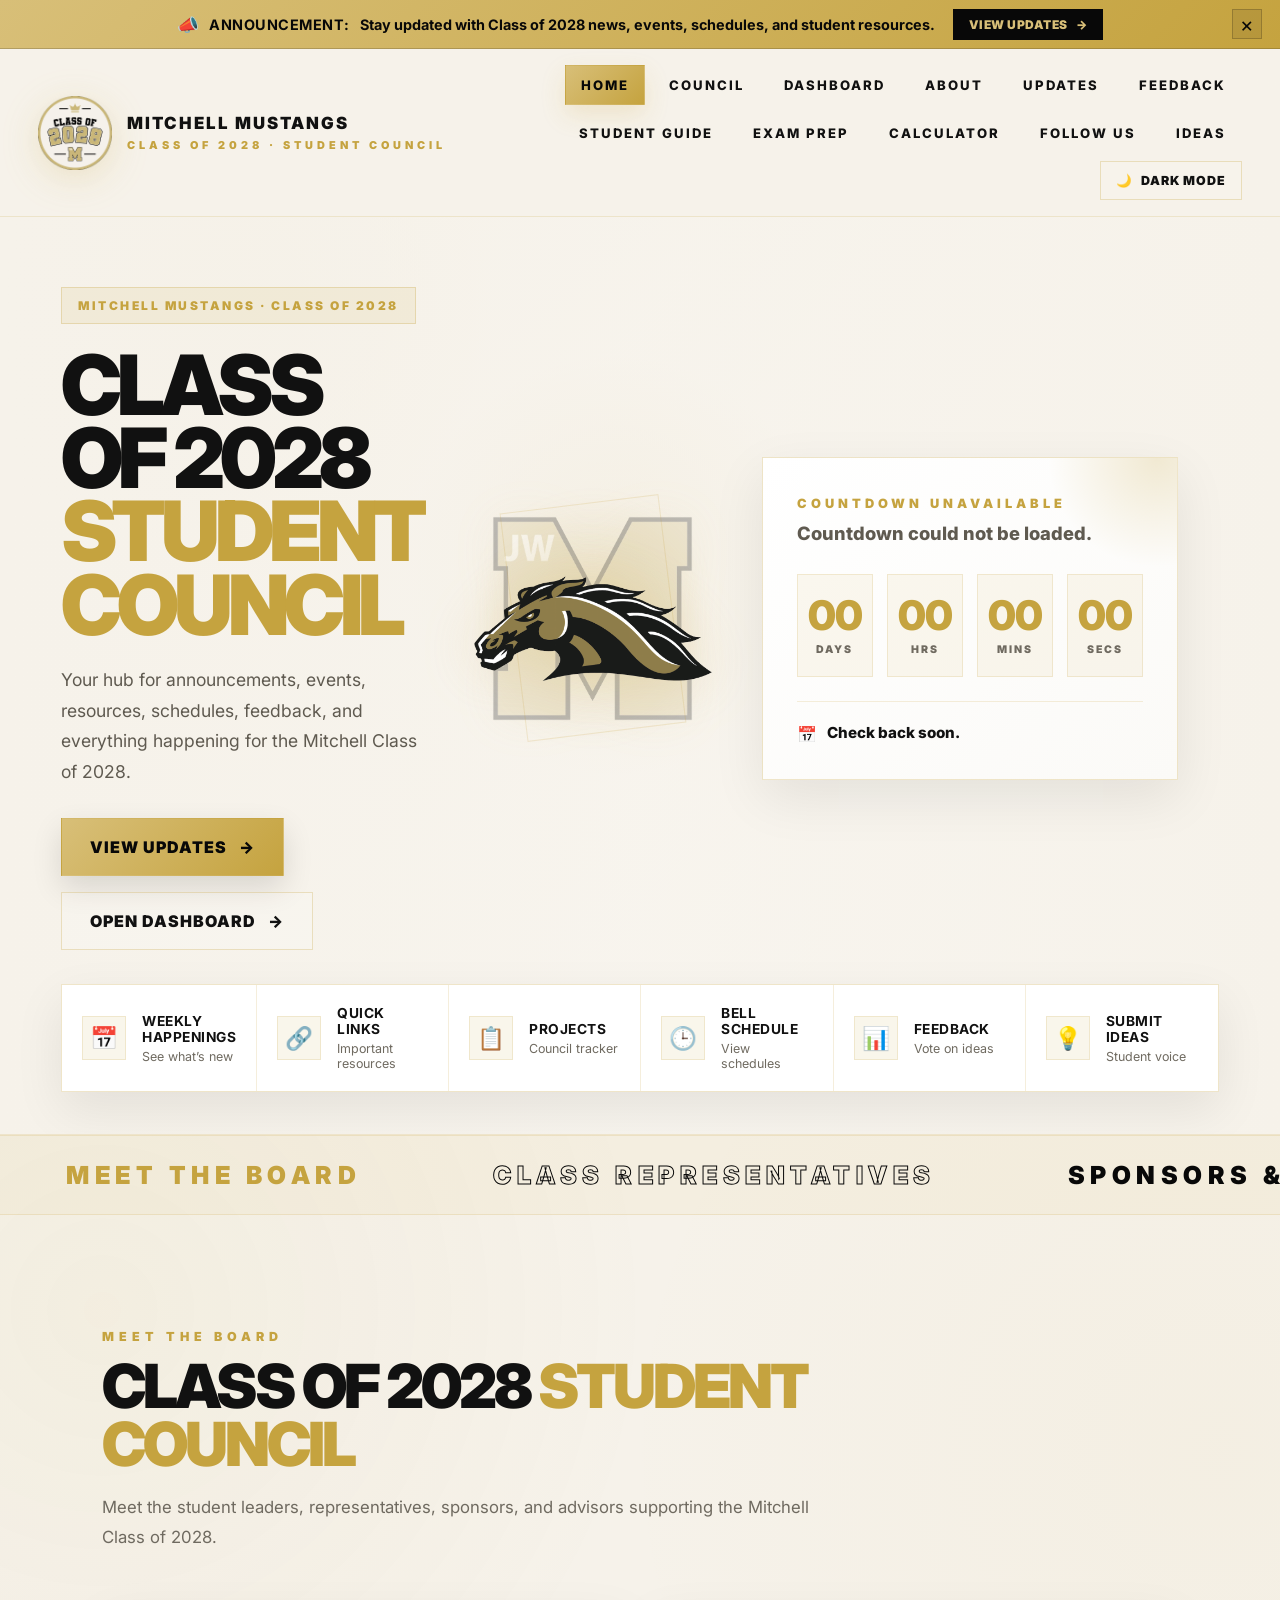
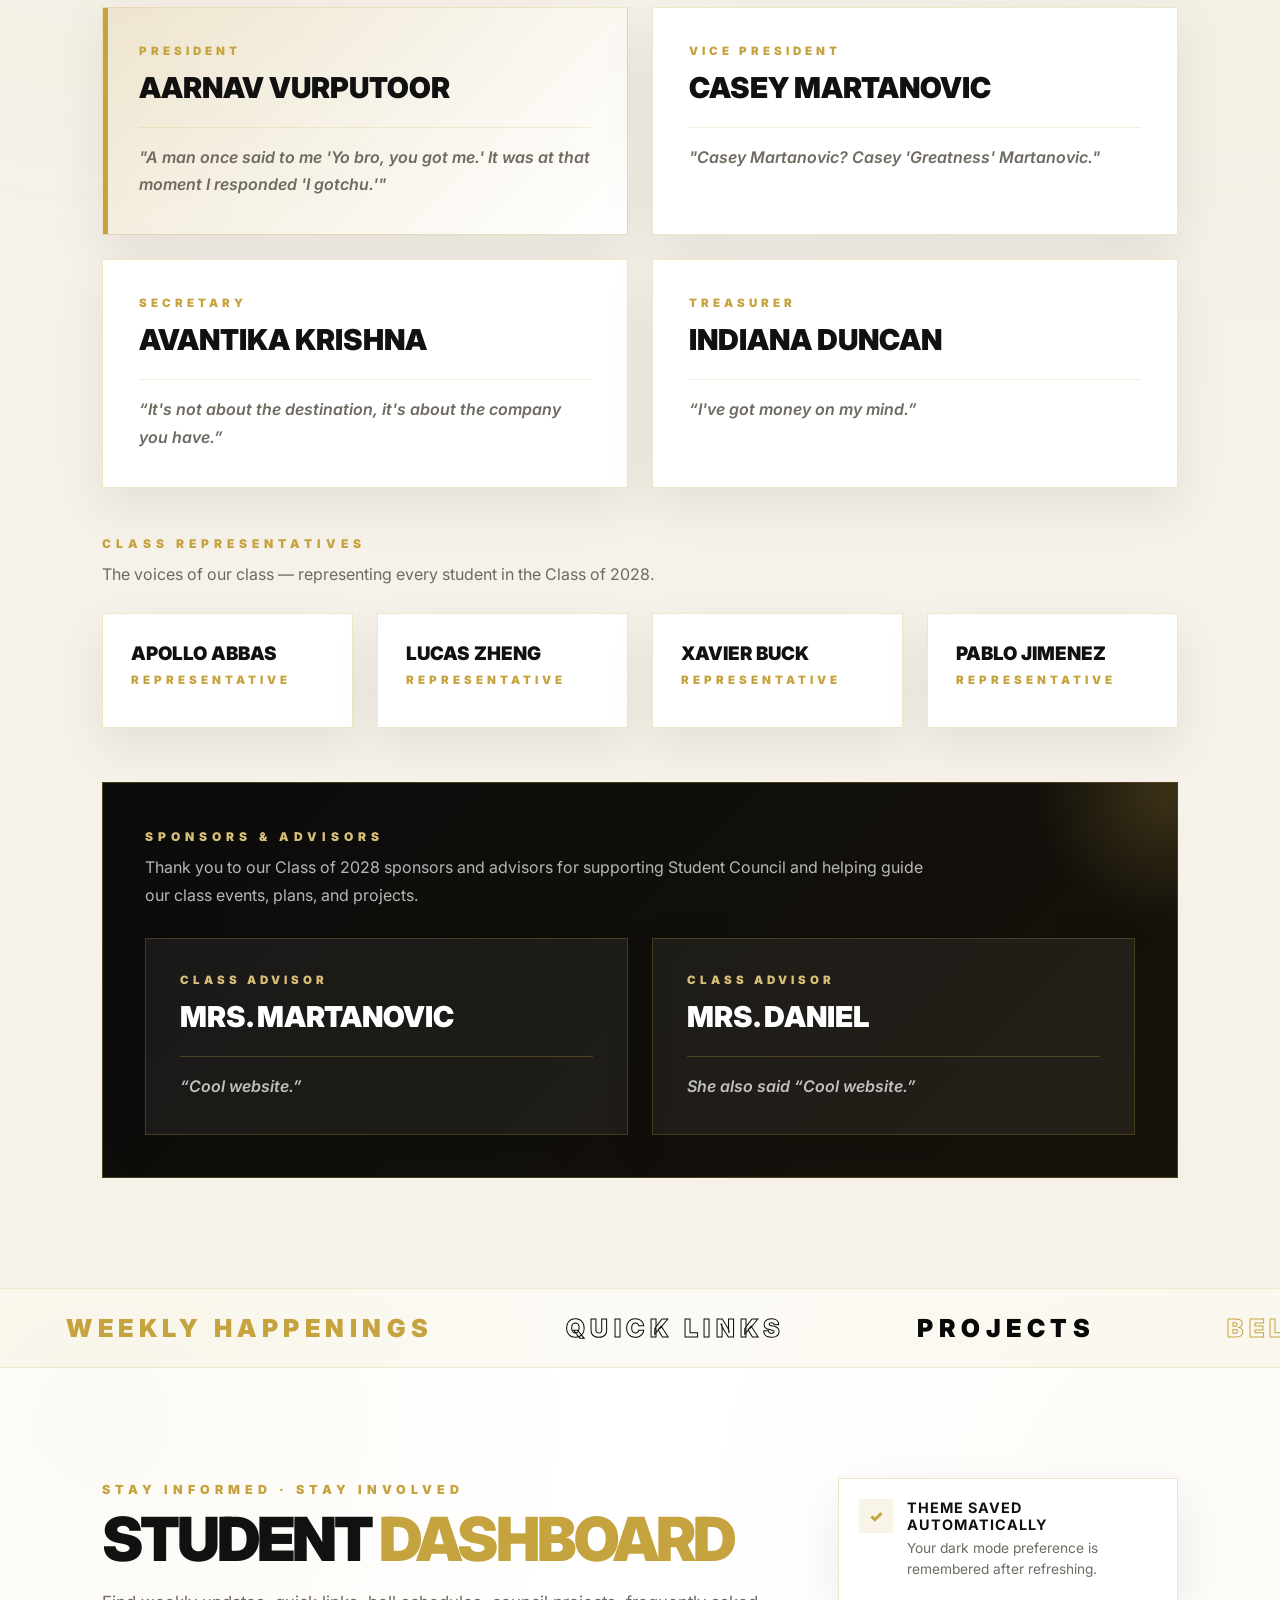
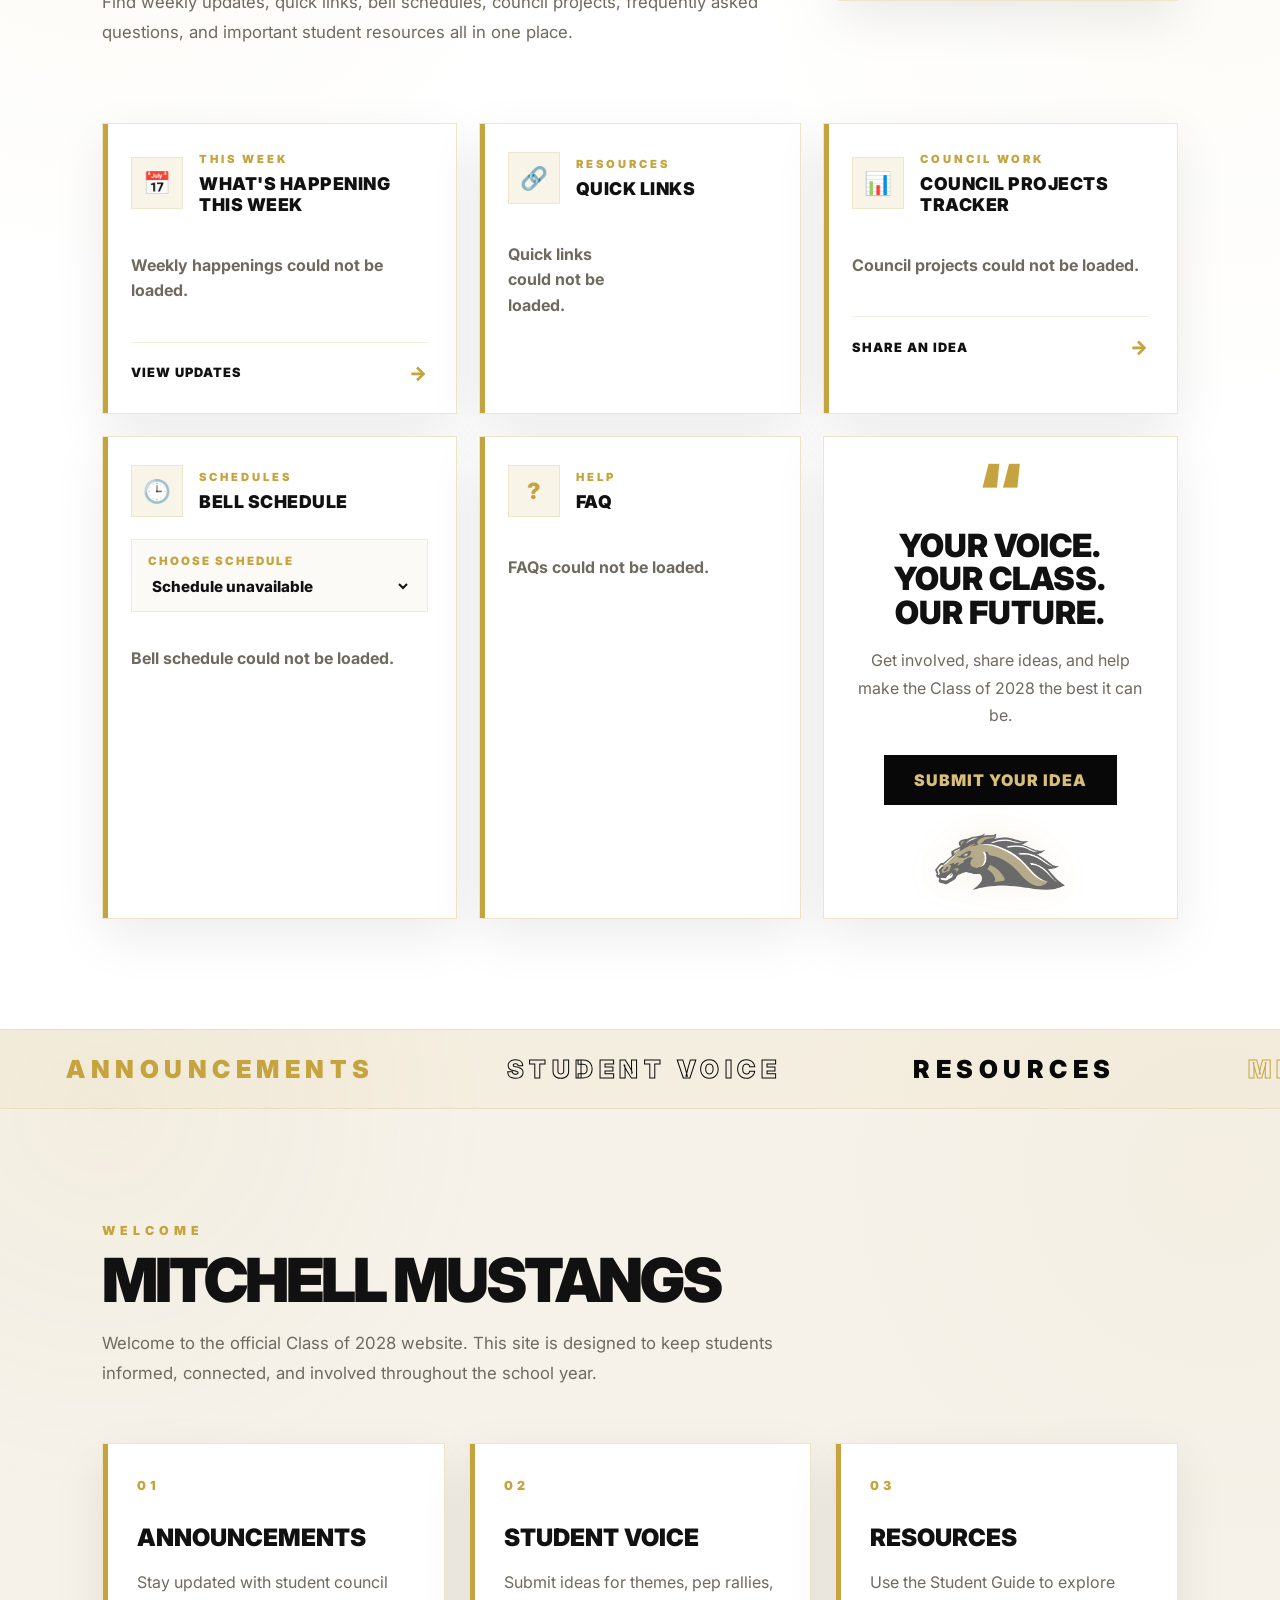
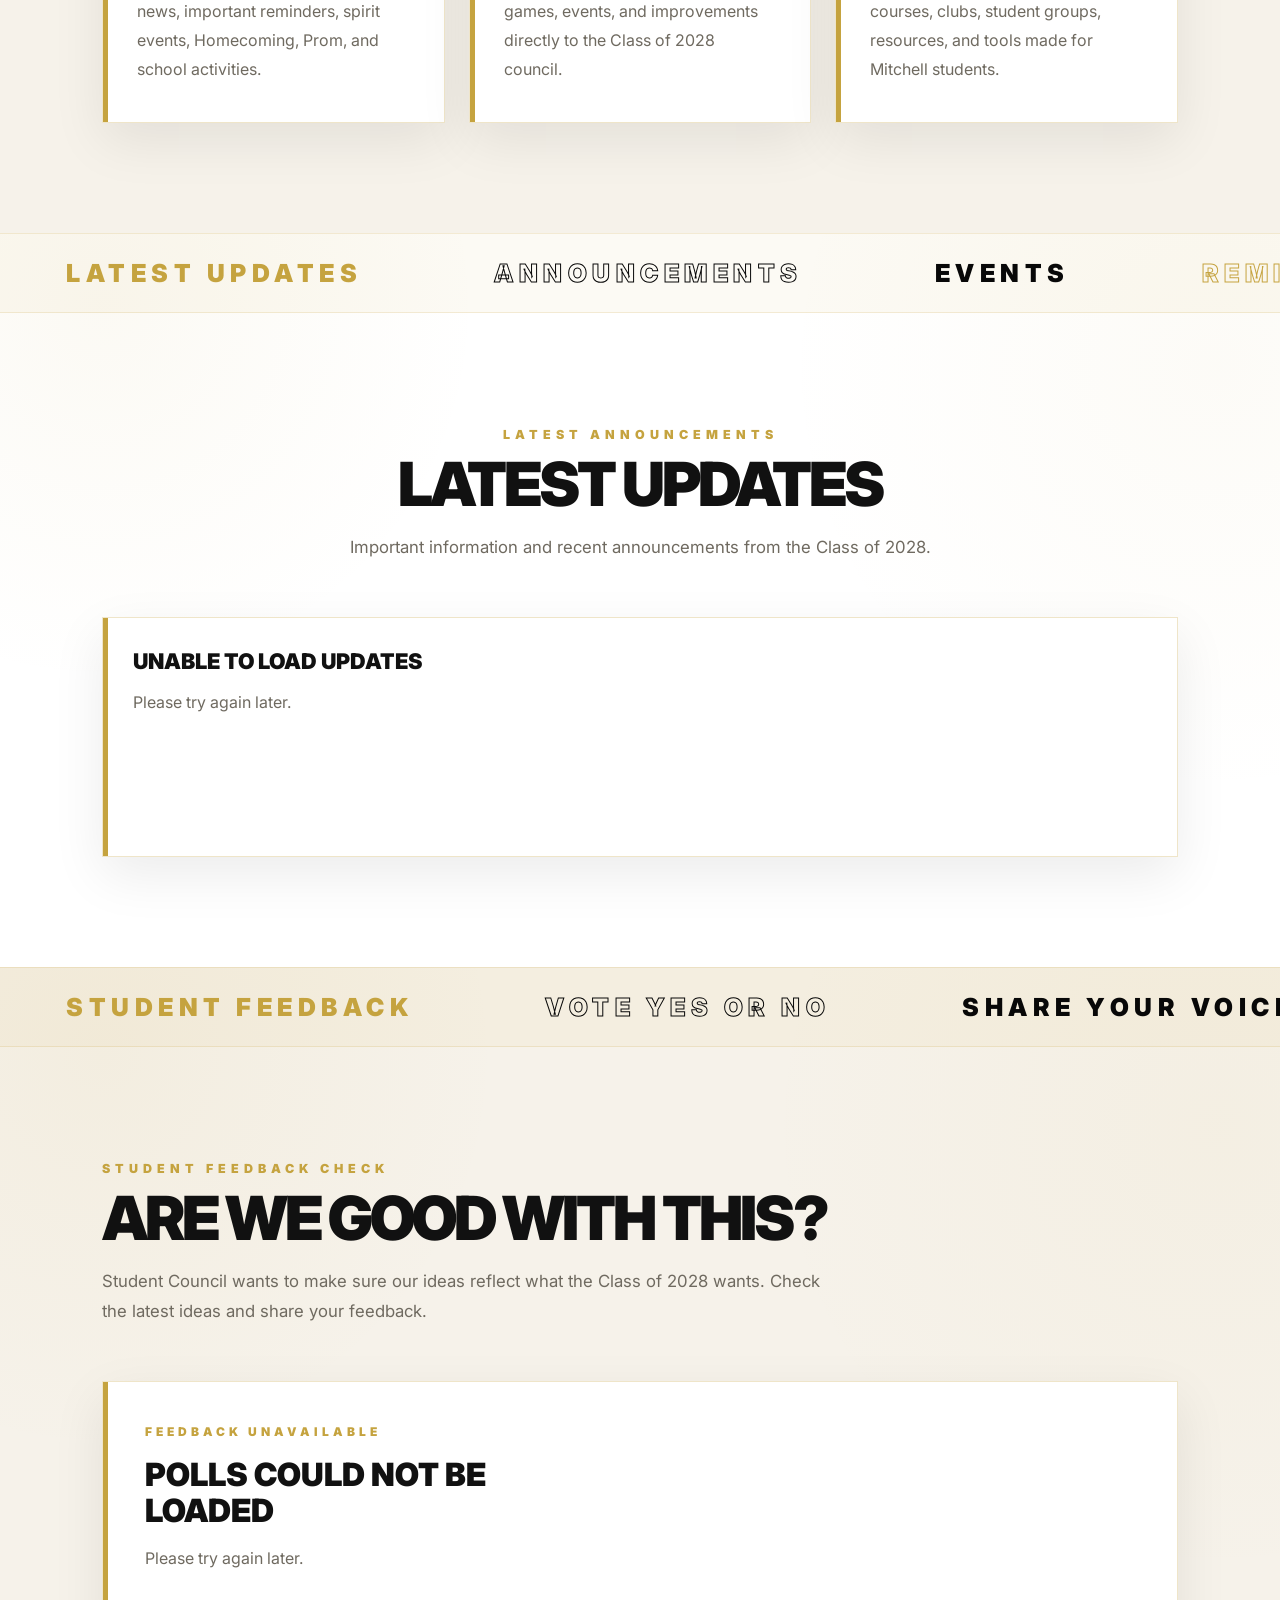
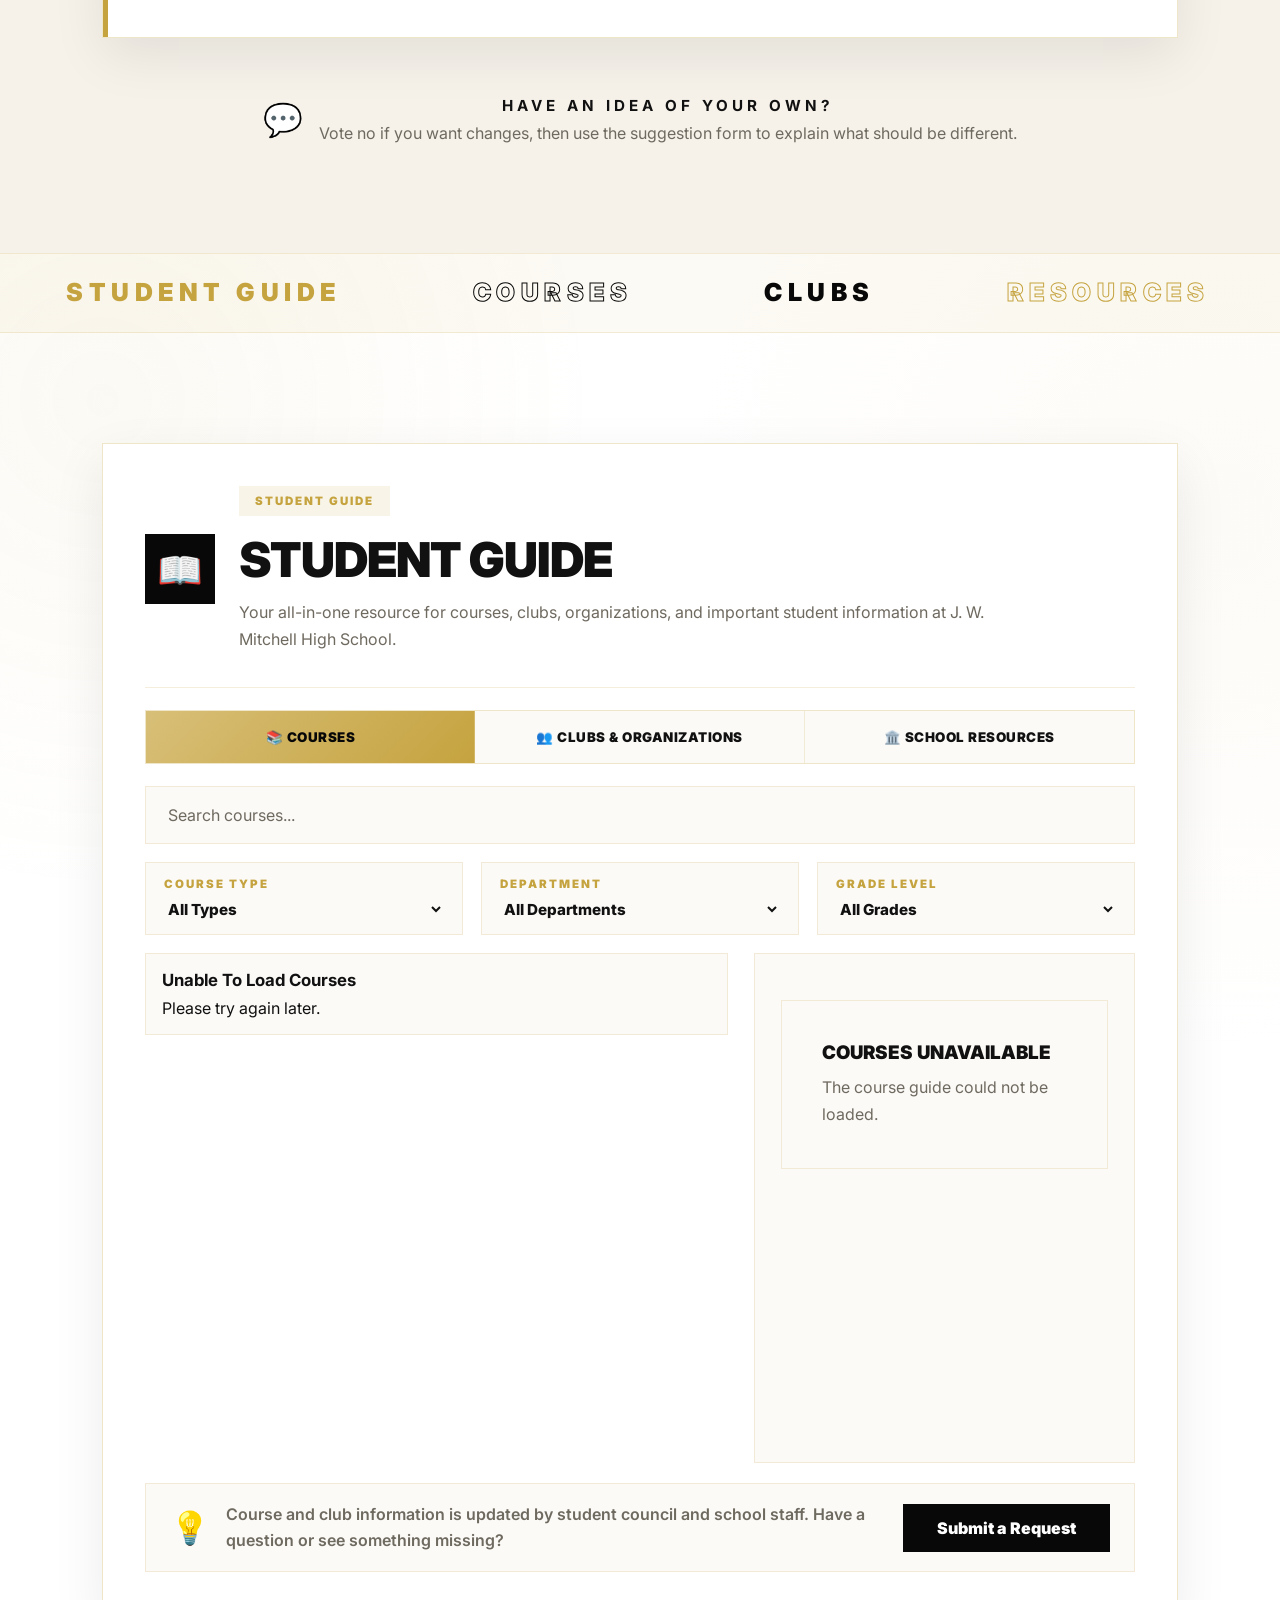
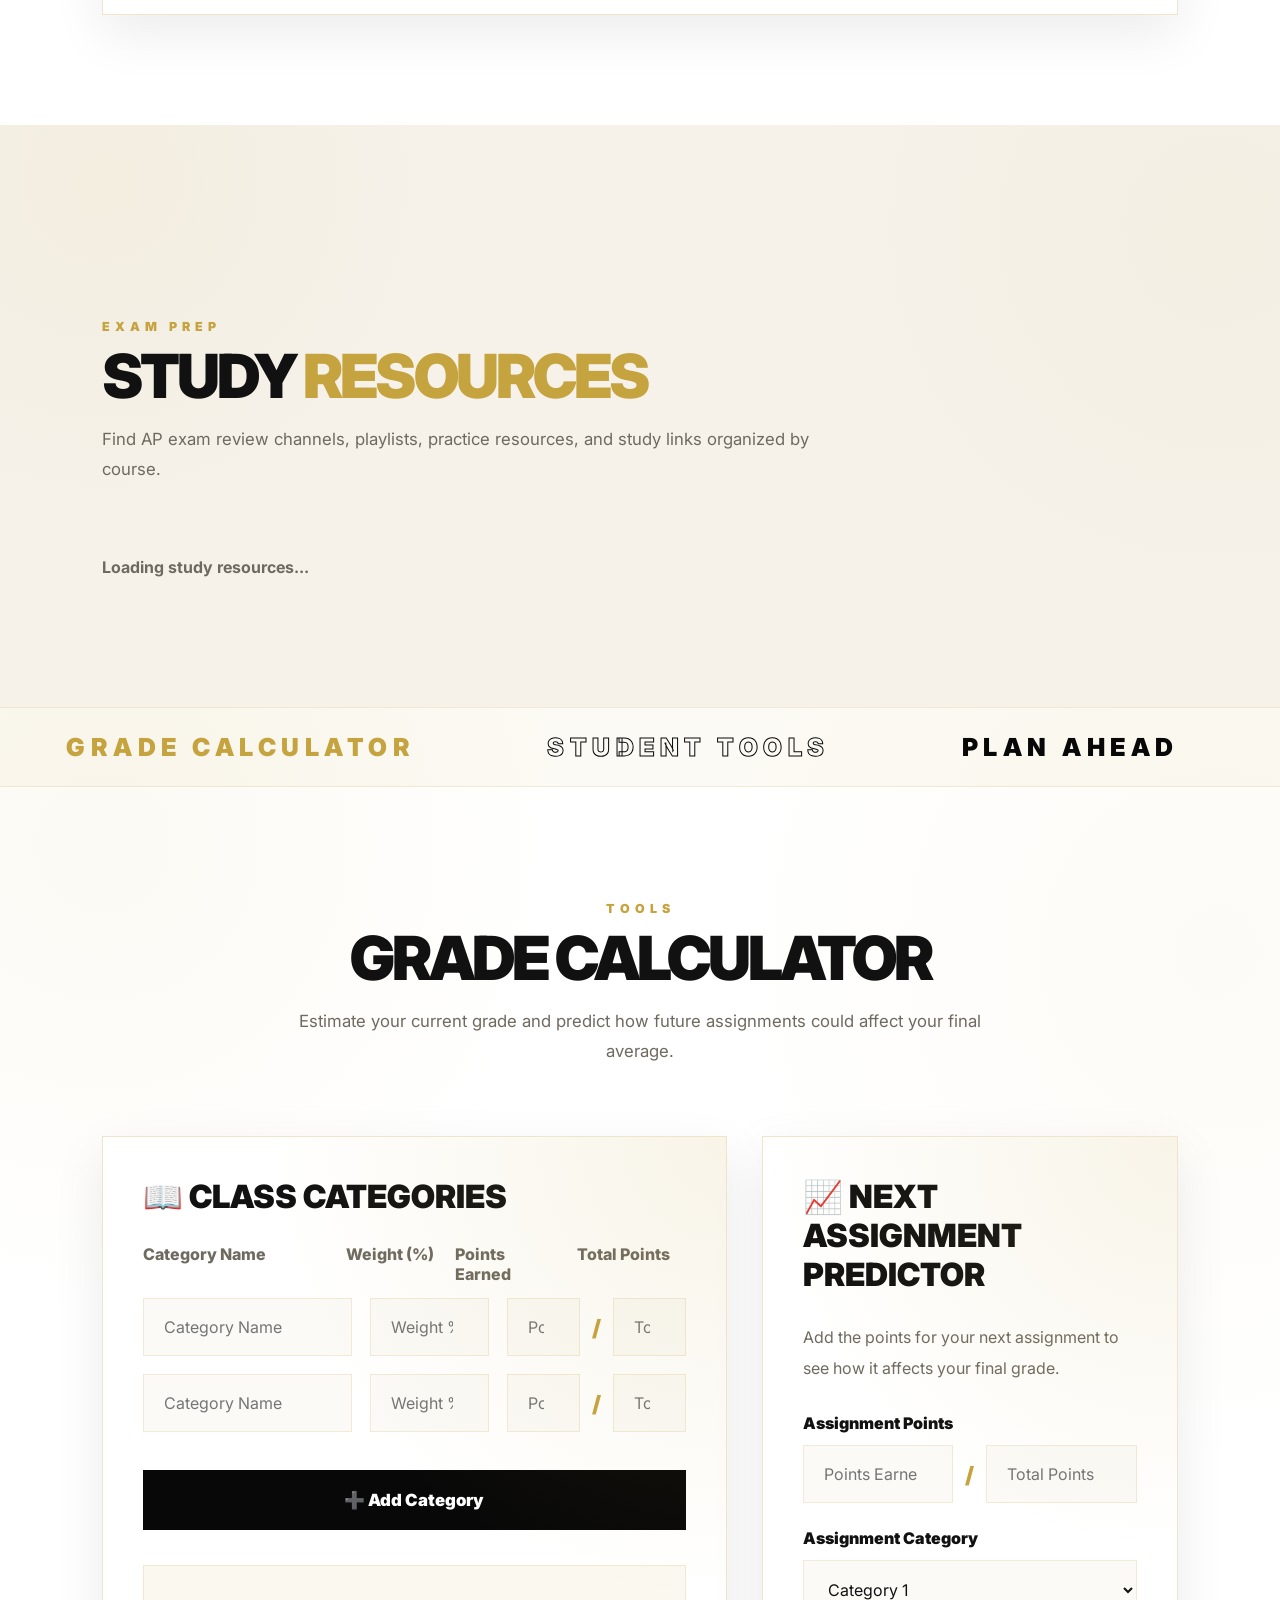
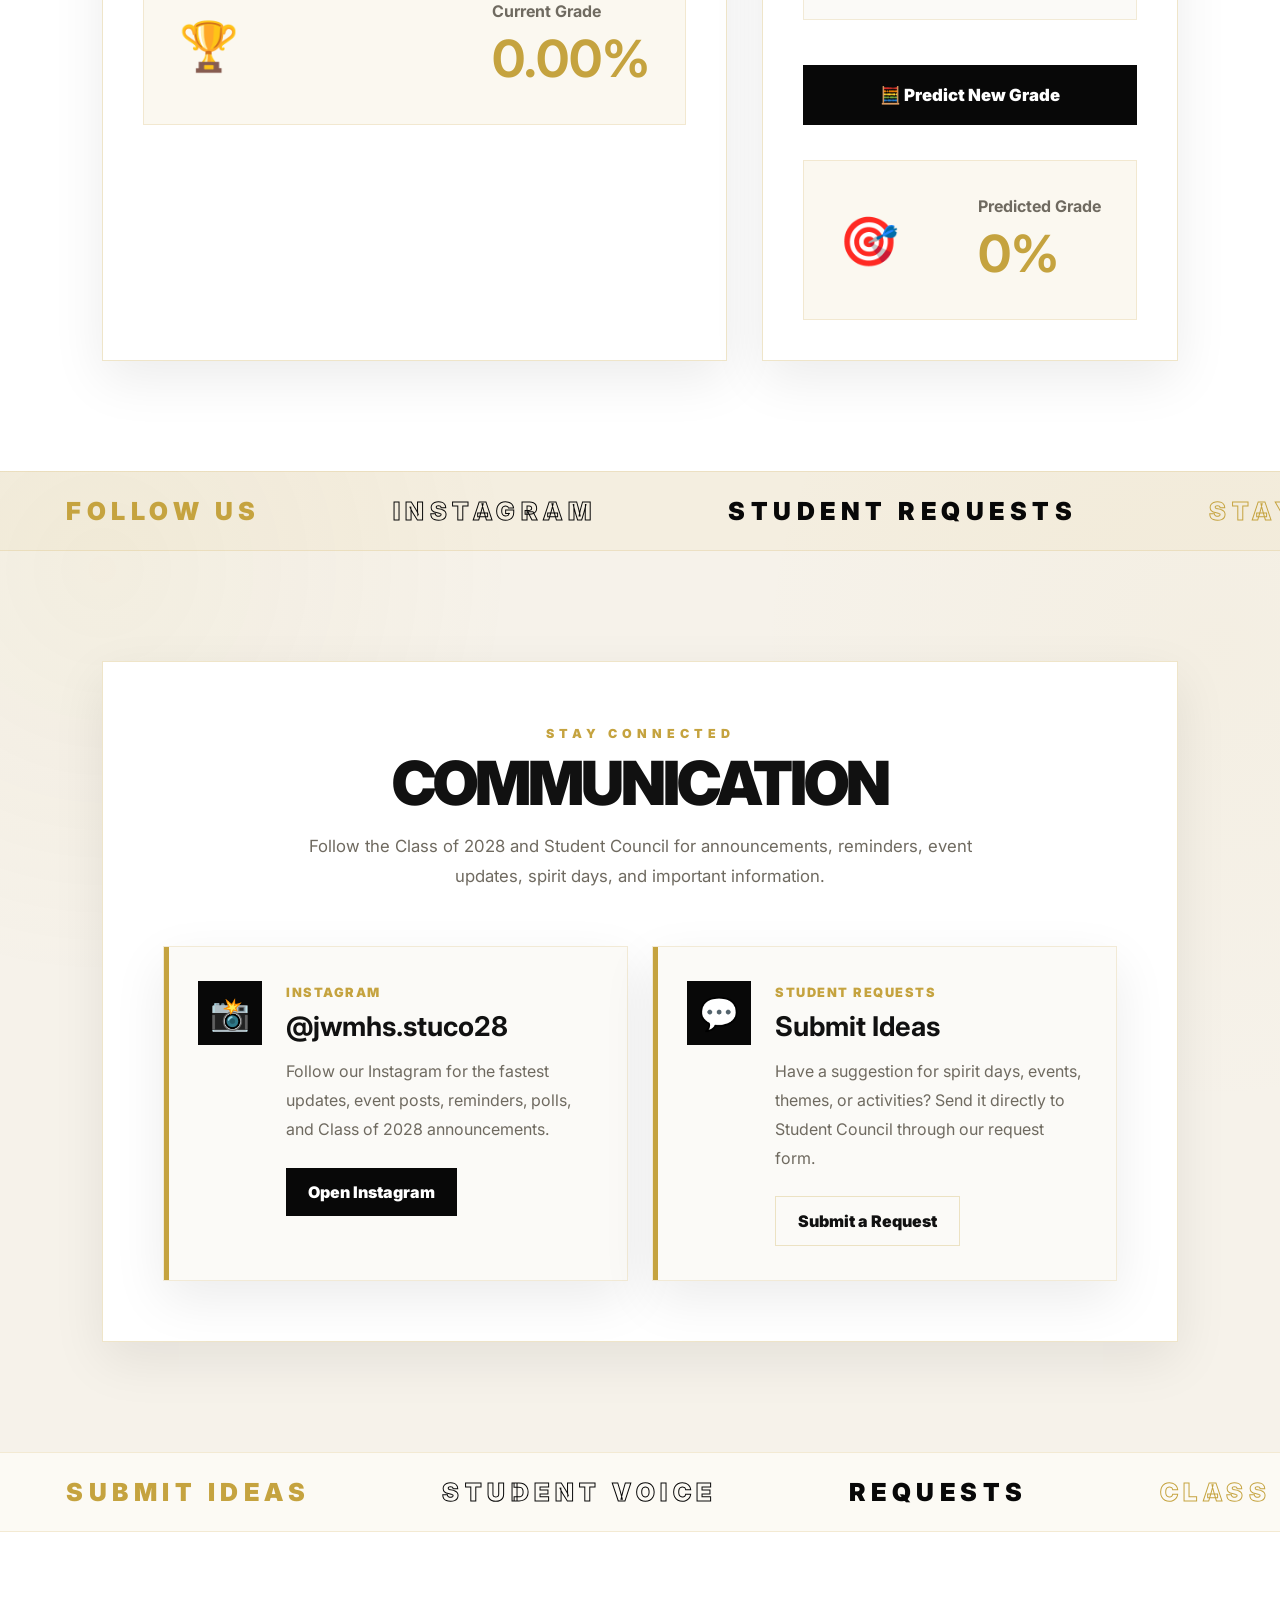
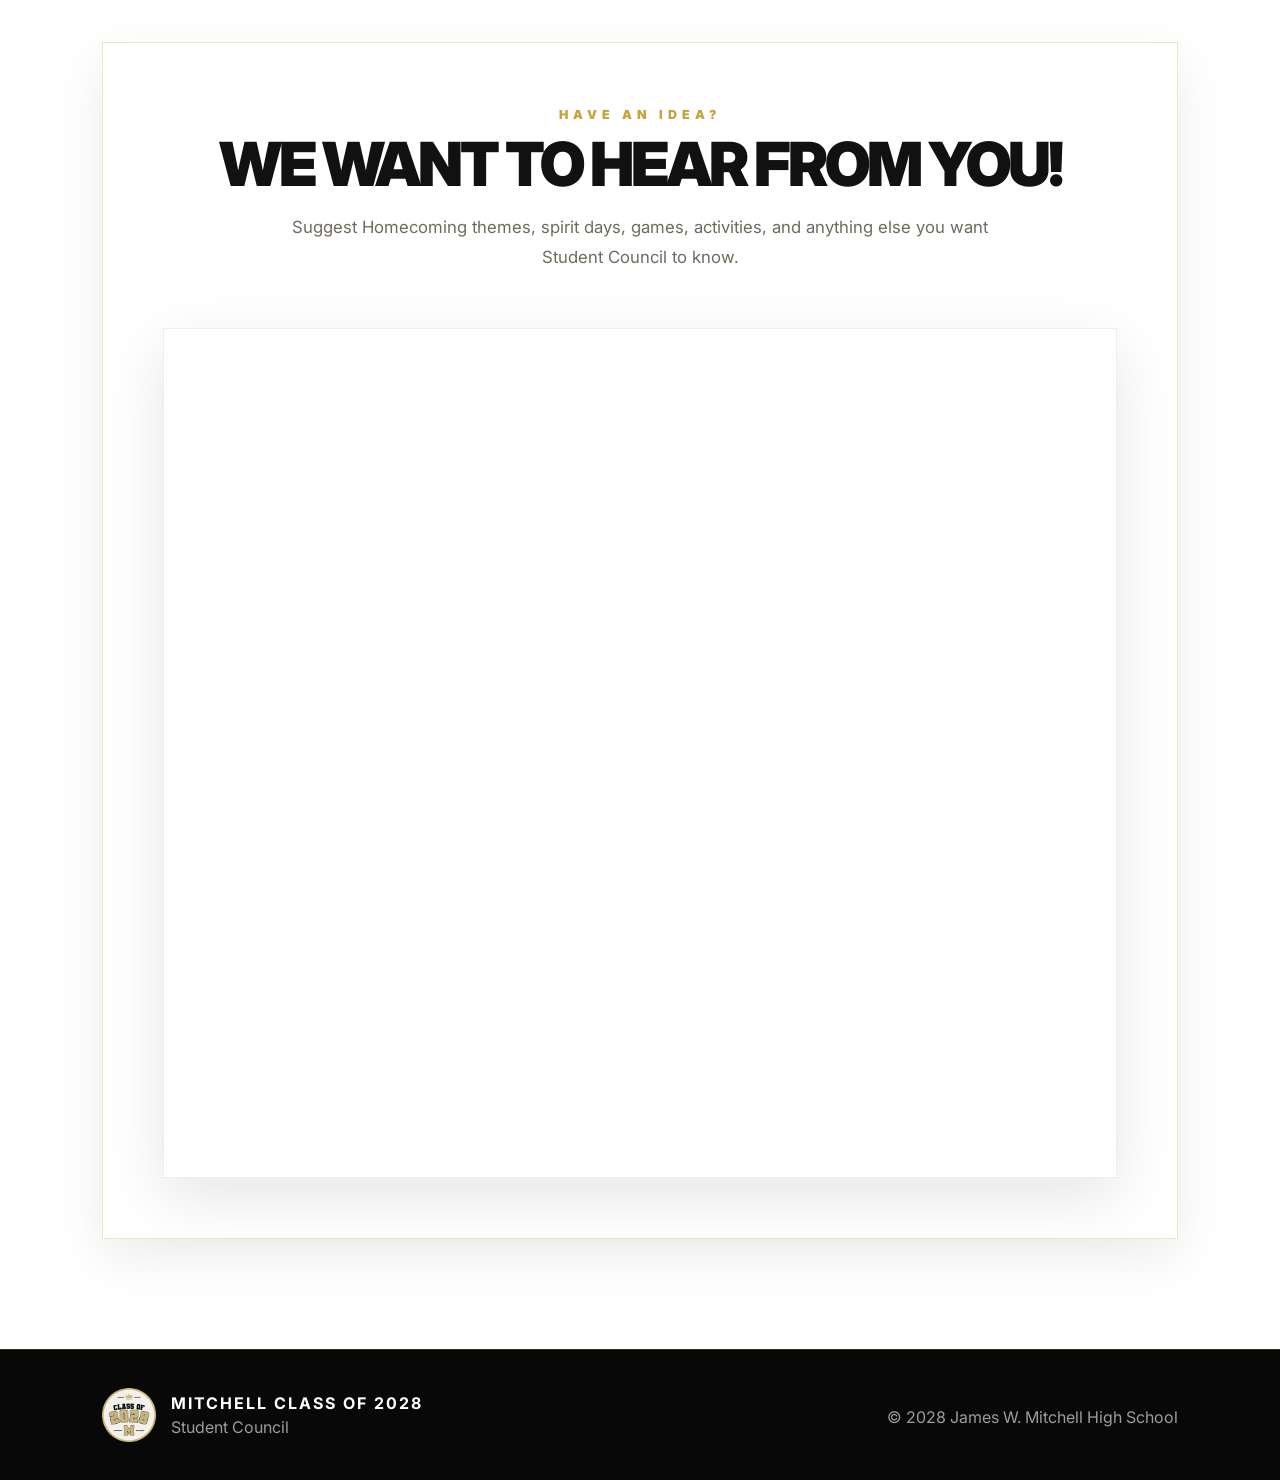
==== index.html @ 1f320a8b "Update index.html" ====
<!DOCTYPE html>
<html lang="en">

<head>

  <meta charset="UTF-8"/>
  <meta name="viewport" content="width=device-width, initial-scale=1.0"/>

  <title>Mitchell Class of 2028</title>

  <link rel="icon" type="image/png" href="favicon.png">

  <link rel="stylesheet" href="style.css"/>

  <style>
    /* =========================================================
       MARQUEE FIXES
       - Removes old top marquee section from the page
       - Moves generated section marquees to the TOP of each section
       - Makes each marquee bar and text taller
    ========================================================= */

    .section{
      padding-top:190px;
      padding-bottom:110px;
    }

    .section-ticker{
      top:0;
      bottom:auto;
      min-height:78px;
      display:flex;
      align-items:center;
      border-top:1px solid var(--border-soft);
      border-bottom:1px solid var(--border-soft);
    }

    .section-ticker-track{
      align-items:center;
    }

    .section-ticker-item{
      padding:24px 66px;
      font-size:1.55rem;
      letter-spacing:5.5px;
      min-height:78px;
    }

    .request-section{
      padding-top:190px;
    }

    @media(max-width:768px){

      .section{
        padding-top:145px;
        padding-bottom:72px;
      }

      .section-ticker{
        min-height:66px;
      }

      .section-ticker-item{
        padding:20px 42px;
        font-size:1.15rem;
        letter-spacing:3.5px;
        min-height:66px;
      }

      .request-section{
        padding-top:145px;
      }

    }

    @media(max-width:520px){

      .section{
        padding-top:132px;
      }

      .section-ticker{
        min-height:60px;
      }

      .section-ticker-item{
        padding:18px 34px;
        font-size:1rem;
        letter-spacing:3px;
        min-height:60px;
      }

      .request-section{
        padding-top:132px;
      }

    }
  </style>

  <link rel="preconnect" href="https://fonts.googleapis.com">
  <link rel="preconnect" href="https://fonts.gstatic.com" crossorigin>

  <link href="https://fonts.googleapis.com/css2?family=Inter:wght@400;500;600;700;800;900&display=swap" rel="stylesheet">

</head>

<body>

<!-- =========================
     ANNOUNCEMENT BAR
========================= -->

<div class="makeover-alert" id="makeover-alert">

  <div class="makeover-alert-inner">

    <div class="makeover-alert-message">

      <span>📣</span>

      <strong>Announcement:</strong>

      <p>
        Stay updated with Class of 2028 news, events, schedules, and student resources.
      </p>

    </div>

    <a href="#events" class="makeover-alert-btn">
      View Updates
      <span>→</span>
    </a>

    <button class="makeover-alert-close" id="makeover-alert-close" type="button" aria-label="Close announcement">
      ×
    </button>

  </div>

</div>

<!-- =========================
     NAVBAR
========================= -->

<header class="site-header" id="home">

  <nav class="top-nav">

    <a href="#home" class="brand">

      <img src="images/logo.png" class="logo" alt="Class of 2028 Logo">

      <div class="brand-text">
        <h2>Mitchell Mustangs</h2>
        <p>CLASS OF 2028 · STUDENT COUNCIL</p>
      </div>

    </a>

    <button class="mobile-menu-toggle" id="mobile-menu-toggle" type="button" aria-label="Open menu">
      <span></span>
      <span></span>
      <span></span>
    </button>

    <div class="nav-tabs" id="nav-tabs">

      <a href="#home" class="tab active">
        Home
      </a>

      <a href="#council" class="tab">
        Council
      </a>

      <a href="#dashboard" class="tab">
        Dashboard
      </a>

      <a href="#about" class="tab">
        About
      </a>

      <a href="#events" class="tab">
        Updates
      </a>

      <a href="#feedback" class="tab">
        Feedback
      </a>

      <a href="#courses" class="tab">
        Student Guide
      </a>

      <a href="#exam-prep" class="tab">
        Exam Prep
      </a>

      <a href="#calculator" class="tab">
        Calculator
      </a>

      <a href="#communication" class="tab">
        Follow Us
      </a>

      <a href="#requests" class="tab">
        Ideas
      </a>

      <button class="theme-toggle" id="theme-toggle" type="button" aria-label="Toggle dark mode">
        <span id="theme-toggle-icon">🌙</span>
        <span id="theme-toggle-text">Dark Mode</span>
      </button>

    </div>

  </nav>

  <div class="mobile-menu-panel" id="mobile-menu-panel">

    <a href="#home" class="mobile-menu-link active">
      Home
    </a>

    <a href="#council" class="mobile-menu-link">
      Council
    </a>

    <a href="#dashboard" class="mobile-menu-link">
      Dashboard
    </a>

    <a href="#about" class="mobile-menu-link">
      About
    </a>

    <a href="#events" class="mobile-menu-link">
      Updates
    </a>

    <a href="#feedback" class="mobile-menu-link">
      Feedback
    </a>

    <a href="#courses" class="mobile-menu-link">
      Student Guide
    </a>

    <a href="#exam-prep" class="mobile-menu-link">
      Exam Prep
    </a>

    <a href="#calculator" class="mobile-menu-link">
      Calculator
    </a>

    <a href="#communication" class="mobile-menu-link">
      Follow Us
    </a>

    <a href="#requests" class="mobile-menu-link">
      Ideas
    </a>

  </div>

</header>

<!-- =========================
     HERO
========================= -->

<section class="hero-clean">

  <div class="hero-bg"></div>

  <div class="hero-inner makeover-hero-inner">

    <div class="makeover-hero-left">

      <div class="makeover-hero-kicker">
        Mitchell Mustangs · Class of 2028
      </div>

      <h1>
        Class of 2028
        <span>Student Council</span>
      </h1>

      <p>
        Your hub for announcements, events, resources, schedules, feedback,
        and everything happening for the Mitchell Class of 2028.
      </p>

      <div class="hero-buttons makeover-hero-buttons">

        <a href="#events" class="primary-btn">
          View Updates
          <span>→</span>
        </a>

        <a href="#dashboard" class="secondary-btn">
          Open Dashboard
          <span>→</span>
        </a>

      </div>

    </div>

    <div class="makeover-hero-center">

      <div class="makeover-logo-stack">

        <img src="images/mitchell-m.png" alt="Mitchell M logo" class="makeover-m-logo">

        <img src="images/mustang.png" alt="Mitchell Mustang logo" class="makeover-mustang-logo">

      </div>

    </div>

    <div class="makeover-hero-right">

      <div class="hero-countdown-card" id="hero-countdown-card">

        <div class="hero-countdown-top">

          <div>
            <span id="hero-countdown-label">
              COUNTDOWN
            </span>

            <h3 id="hero-countdown-title">
              Loading countdown...
            </h3>
          </div>

          <a href="#events" id="hero-countdown-button" class="hero-countdown-btn">
            View Details
          </a>

        </div>

        <div class="hero-countdown-grid">

          <div class="hero-countdown-box">
            <strong id="hero-countdown-days">00</strong>
            <p>Days</p>
          </div>

          <div class="hero-countdown-box">
            <strong id="hero-countdown-hours">00</strong>
            <p>Hrs</p>
          </div>

          <div class="hero-countdown-box">
            <strong id="hero-countdown-minutes">00</strong>
            <p>Mins</p>
          </div>

          <div class="hero-countdown-box">
            <strong id="hero-countdown-seconds">00</strong>
            <p>Secs</p>
          </div>

        </div>

        <div class="hero-countdown-date">
          <span>📅</span>
          <p id="hero-countdown-date-label">
            Date loading...
          </p>
        </div>

      </div>

    </div>

  </div>

  <div class="makeover-quick-strip">

    <a href="#dashboard" class="makeover-strip-card">
      <span>📅</span>
      <div>
        <strong>Weekly Happenings</strong>
        <p>See what’s new</p>
      </div>
    </a>

    <a href="#dashboard" class="makeover-strip-card">
      <span>🔗</span>
      <div>
        <strong>Quick Links</strong>
        <p>Important resources</p>
      </div>
    </a>

    <a href="#dashboard" class="makeover-strip-card">
      <span>📋</span>
      <div>
        <strong>Projects</strong>
        <p>Council tracker</p>
      </div>
    </a>

    <a href="#dashboard" class="makeover-strip-card">
      <span>🕒</span>
      <div>
        <strong>Bell Schedule</strong>
        <p>View schedules</p>
      </div>
    </a>

    <a href="#feedback" class="makeover-strip-card">
      <span>📊</span>
      <div>
        <strong>Feedback</strong>
        <p>Vote on ideas</p>
      </div>
    </a>

    <a href="#requests" class="makeover-strip-card">
      <span>💡</span>
      <div>
        <strong>Submit Ideas</strong>
        <p>Student voice</p>
      </div>
    </a>

  </div>

</section>

<!-- =========================
     MOBILE HOME PREVIEW LINKS
========================= -->

<section class="mobile-home-preview" aria-label="Mobile homepage shortcuts">

  <div class="mobile-preview-group">

    <div class="mobile-preview-heading">

      <div>
        <span>👥</span>
        <h2>Student Council</h2>
      </div>

      <a href="#council">
        View All &rarr;
      </a>

    </div>

    <div class="mobile-preview-grid">

      <a href="#council" class="mobile-preview-card">
        <span>🏛️</span>
        <div>
          <h3>Meet Your Council</h3>
          <p>View officers, representatives, sponsors, and advisors.</p>
        </div>
      </a>

      <a href="#requests" class="mobile-preview-card">
        <span>💬</span>
        <div>
          <h3>Share Your Voice</h3>
          <p>Submit ideas, requests, and feedback to Student Council.</p>
        </div>
      </a>

    </div>

  </div>

  <div class="mobile-preview-group">

    <div class="mobile-preview-heading">

      <div>
        <span>▦</span>
        <h2>Student Dashboard</h2>
      </div>

      <a href="#dashboard">
        View All &rarr;
      </a>

    </div>

    <div class="mobile-preview-grid three">

      <a href="#dashboard" class="mobile-preview-card">
        <span>📋</span>
        <div>
          <h3>What’s Happening This Week</h3>
          <p>Your weekly rundown of events and activities.</p>
        </div>
      </a>

      <a href="#dashboard" class="mobile-preview-card">
        <span>🔔</span>
        <div>
          <h3>Bell Schedule</h3>
          <p>View regular, activity, pep rally, and early release schedules.</p>
        </div>
      </a>

      <a href="#dashboard" class="mobile-preview-card">
        <span>🔗</span>
        <div>
          <h3>Quick Links</h3>
          <p>Access school tools, resources, and forms.</p>
        </div>
      </a>

    </div>

  </div>

</section>

<!-- =========================
     COUNCIL
========================= -->

<section class="section council-clean" id="council">

  <div class="section-heading left">

    <span>MEET THE BOARD</span>

    <h2>
      Class of 2028
      <span>Student Council</span>
    </h2>

    <p>
      Meet the student leaders, representatives, sponsors, and advisors
      supporting the Mitchell Class of 2028.
    </p>

  </div>

  <div class="council-clean-grid">

    <div class="council-clean-card featured">
      <p>President</p>
      <h3>Aarnav Vurputoor</h3>
      <blockquote>
        "A man once said to me 'Yo bro, you got me.' It was at that moment I responded 'I gotchu.'"
      </blockquote>
    </div>

    <div class="council-clean-card">
      <p>Vice President</p>
      <h3>Casey Martanovic</h3>
      <blockquote>
        "Casey Martanovic? Casey 'Greatness' Martanovic."
      </blockquote>
    </div>

    <div class="council-clean-card">
      <p>Secretary</p>
      <h3>Avantika Krishna</h3>
      <blockquote>
        “It's not about the destination, it's about the company you have.”
      </blockquote>
    </div>

    <div class="council-clean-card">
      <p>Treasurer</p>
      <h3>Indiana Duncan</h3>
      <blockquote>
        “I've got money on my mind.”
      </blockquote>
    </div>

  </div>

  <div class="representatives-block">

    <span>CLASS REPRESENTATIVES</span>

    <p>
      The voices of our class — representing every student in the Class of 2028.
    </p>

    <div class="rep-grid">

      <div class="rep-card">
        <h3>Apollo Abbas</h3>
        <p>Representative</p>
      </div>

      <div class="rep-card">
        <h3>Lucas Zheng</h3>
        <p>Representative</p>
      </div>

      <div class="rep-card">
        <h3>Xavier Buck</h3>
        <p>Representative</p>
      </div>

      <div class="rep-card">
        <h3>Pablo Jimenez</h3>
        <p>Representative</p>
      </div>

    </div>

  </div>

  <div class="advisors-block">

    <span>SPONSORS & ADVISORS</span>

    <p>
      Thank you to our Class of 2028 sponsors and advisors for supporting
      Student Council and helping guide our class events, plans, and projects.
    </p>

    <div class="advisor-grid">

      <div class="advisor-card">
        <p>Class Advisor</p>
        <h3>Mrs. Martanovic</h3>
        <blockquote>
          “Cool website.”
        </blockquote>
      </div>

      <div class="advisor-card">
        <p>Class Advisor</p>
        <h3>Mrs. Daniel</h3>
        <blockquote>
          She also said “Cool website.”
        </blockquote>
      </div>

    </div>

  </div>

</section>

<!-- =========================
     STUDENT DASHBOARD
========================= -->

<section class="section dashboard-section" id="dashboard">

  <div class="dashboard-shell">

    <div class="dashboard-heading-row">

      <div class="section-heading left">

        <span>STAY INFORMED · STAY INVOLVED</span>

        <h2>
          Student
          <span>Dashboard</span>
        </h2>

        <p>
          Find weekly updates, quick links, bell schedules, council projects,
          frequently asked questions, and important student resources all in one place.
        </p>

      </div>

      <div class="dashboard-save-card">

        <span>✓</span>

        <div>
          <h3>Theme saved automatically</h3>
          <p>Your dark mode preference is remembered after refreshing.</p>
        </div>

      </div>

    </div>

    <div class="dashboard-grid">

      <!-- WEEKLY HAPPENINGS -->

      <div class="dashboard-card weekly-card">

        <div class="dashboard-card-header">

          <div class="dashboard-icon">
            📅
          </div>

          <div>
            <span>THIS WEEK</span>
            <h3>What's Happening This Week</h3>
          </div>

        </div>

        <div id="weekly-happenings-container" class="weekly-list">

          <div class="dashboard-loading">
            Loading weekly happenings...
          </div>

        </div>

        <a href="#events" class="dashboard-card-link">
          View Updates
          <span>→</span>
        </a>

      </div>

      <!-- QUICK LINKS -->

      <div class="dashboard-card quick-links-card">

        <div class="dashboard-card-header">

          <div class="dashboard-icon">
            🔗
          </div>

          <div>
            <span>RESOURCES</span>
            <h3>Quick Links</h3>
          </div>

        </div>

        <div id="quick-links-container" class="quick-links-grid">

          <div class="dashboard-loading">
            Loading quick links...
          </div>

        </div>

      </div>

      <!-- COUNCIL PROJECTS TRACKER -->

      <div class="dashboard-card projects-card">

        <div class="dashboard-card-header">

          <div class="dashboard-icon">
            📊
          </div>

          <div>
            <span>COUNCIL WORK</span>
            <h3>Council Projects Tracker</h3>
          </div>

        </div>

        <div id="projects-container" class="project-list">

          <div class="dashboard-loading">
            Loading council projects...
          </div>

        </div>

        <a href="#requests" class="dashboard-card-link">
          Share An Idea
          <span>→</span>
        </a>

      </div>

      <!-- BELL SCHEDULE -->

      <div class="dashboard-card bell-card">

        <div class="dashboard-card-header">

          <div class="dashboard-icon">
            🕒
          </div>

          <div>
            <span>SCHEDULES</span>
            <h3>Bell Schedule</h3>
          </div>

        </div>

        <div class="bell-select-wrap">

          <label for="bell-schedule-select">
            Choose Schedule
          </label>

          <select id="bell-schedule-select">
            <option value="">Loading schedules...</option>
          </select>

        </div>

        <div id="bell-schedule-container" class="bell-schedule-list">

          <div class="dashboard-loading">
            Loading bell schedule...
          </div>

        </div>

      </div>

      <!-- FAQ -->

      <div class="dashboard-card faq-card">

        <div class="dashboard-card-header">

          <div class="dashboard-icon">
            ?
          </div>

          <div>
            <span>HELP</span>
            <h3>FAQ</h3>
          </div>

        </div>

        <div id="faq-container" class="faq-list">

          <div class="dashboard-loading">
            Loading FAQs...
          </div>

        </div>

      </div>

      <!-- STUDENT VOICE CARD -->

      <div class="dashboard-card voice-card">

        <div class="voice-quote">
          “
        </div>

        <h3>
          Your Voice.
          <span>Your Class.</span>
          Our Future.
        </h3>

        <p>
          Get involved, share ideas, and help make the Class of 2028 the best it can be.
        </p>

        <a href="#requests" class="voice-btn">
          Submit Your Idea
        </a>

        <img src="images/mustang.png" alt="Mitchell Mustang" class="voice-mustang">

      </div>

    </div>

  </div>

</section>

<!-- =========================
     ABOUT
========================= -->

<section class="section about-clean" id="about">

  <div class="section-heading left">

    <span>WELCOME</span>

    <h2>
      Mitchell Mustangs
    </h2>

    <p>
      Welcome to the official Class of 2028 website. This site is designed to
      keep students informed, connected, and involved throughout the school year.
    </p>

  </div>

  <div class="about-clean-grid">

    <div class="about-feature-card">

      <span class="card-number">
        01
      </span>

      <h3>Announcements</h3>

      <p>
        Stay updated with student council news, important reminders, spirit
        events, Homecoming, Prom, and school activities.
      </p>

    </div>

    <div class="about-feature-card">

      <span class="card-number">
        02
      </span>

      <h3>Student Voice</h3>

      <p>
        Submit ideas for themes, pep rallies, games, events, and improvements
        directly to the Class of 2028 council.
      </p>

    </div>

    <div class="about-feature-card">

      <span class="card-number">
        03
      </span>

      <h3>Resources</h3>

      <p>
        Use the Student Guide to explore courses, clubs, student groups,
        resources, and tools made for Mitchell students.
      </p>

    </div>

  </div>

</section>

<!-- =========================
     LIVE UPDATES
========================= -->

<section class="section events-clean" id="events">

  <div class="section-heading center">

    <span>LATEST ANNOUNCEMENTS</span>

    <h2>
      Latest Updates
    </h2>

    <p>
      Important information and recent announcements from the Class of 2028.
    </p>

  </div>

  <div id="events-container"></div>

</section>

<!-- =========================
     FEEDBACK POLLS
========================= -->

<section class="section feedback-section" id="feedback">

  <div class="section-heading left">

    <span>STUDENT FEEDBACK CHECK</span>

    <h2>
      Are We Good With This?
    </h2>

    <p>
      Student Council wants to make sure our ideas reflect what the Class of
      2028 wants. Check the latest ideas and share your feedback.
    </p>

  </div>

  <div id="featured-poll-container"></div>

  <div id="polls-container" class="poll-grid"></div>

  <div class="poll-bottom-note">

    <span>💬</span>

    <div>
      <h3>Have an idea of your own?</h3>
      <p>
        Vote no if you want changes, then use the suggestion form to explain
        what should be different.
      </p>
    </div>

  </div>

</section>

<!-- =========================
     STUDENT GUIDE
========================= -->

<section class="section student-guide-section" id="courses">

  <div class="student-guide-shell">

    <div class="guide-hero">

      <div class="guide-hero-icon">
        📖
      </div>

      <div>
        <span class="section-tag">STUDENT GUIDE</span>

        <h2>Student Guide</h2>

        <p>
          Your all-in-one resource for courses, clubs, organizations, and
          important student information at J. W. Mitchell High School.
        </p>
      </div>

    </div>

    <div class="guide-tabs">

      <button class="guide-tab active" data-guide-tab="courses">
        📚 Courses
      </button>

      <button class="guide-tab" data-guide-tab="clubs">
        👥 Clubs & Organizations
      </button>

      <button class="guide-tab" data-guide-tab="resources">
        🏛️ School Resources
      </button>

    </div>

    <!-- COURSES PANEL -->

    <div class="guide-panel active" id="courses-guide-panel">

      <div class="guide-search-row">

        <input
        type="text"
        id="course-search-input"
        placeholder="Search courses...">

      </div>

      <div class="guide-filters">

        <div class="guide-filter">
          <label>Course Type</label>
          <select id="course-type-filter">
            <option value="All">All Types</option>
          </select>
        </div>

        <div class="guide-filter">
          <label>Department</label>
          <select id="course-department-filter">
            <option value="All">All Departments</option>
          </select>
        </div>

        <div class="guide-filter">
          <label>Grade Level</label>
          <select id="course-grade-filter">
            <option value="All">All Grades</option>
          </select>
        </div>

      </div>

      <div class="guide-layout">

        <div class="course-list-area">

          <div id="course-list" class="course-list"></div>

        </div>

        <div id="course-detail-panel" class="course-detail-panel"></div>

      </div>

    </div>

    <!-- CLUBS PANEL -->

    <div class="guide-panel" id="clubs-guide-panel">

      <div class="guide-search-row">

        <input
        type="text"
        id="club-search-input"
        placeholder="Search clubs and student groups...">

      </div>

      <div class="guide-filters">

        <div class="guide-filter">
          <label>Group Type</label>
          <select id="club-type-filter">
            <option value="All">All Types</option>
          </select>
        </div>

        <div class="guide-filter">
          <label>Category</label>
          <select id="club-category-filter">
            <option value="All">All Categories</option>
          </select>
        </div>

        <div class="guide-filter">
          <label>Grade Level</label>
          <select id="club-grade-filter">
            <option value="All">All Grades</option>
          </select>
        </div>

      </div>

      <div class="guide-layout">

        <div class="course-list-area">

          <div id="club-list" class="course-list"></div>

        </div>

        <div id="club-detail-panel" class="course-detail-panel"></div>

      </div>

    </div>

    <!-- RESOURCES PANEL -->

    <div class="guide-panel" id="resources-guide-panel">

      <div class="resource-card-grid">

        <div class="resource-card">
          <span>📌</span>
          <h3>Graduation Info</h3>
          <p>
            Add graduation requirements, testing information, class resources,
            and important documents here.
          </p>
        </div>

        <div class="resource-card">
          <span>📝</span>
          <h3>Forms</h3>
          <p>
            Link student forms, request forms, council forms, and school
            resource documents.
          </p>
        </div>

        <div class="resource-card">
          <span>💡</span>
          <h3>Student Help</h3>
          <p>
            Add helpful information for tutoring, course selection, clubs, and
            student support.
          </p>
        </div>

      </div>

    </div>

    <div class="guide-footer-note">

      <div>
        <span class="note-icon">💡</span>
        <p>
          Course and club information is updated by student council and school
          staff. Have a question or see something missing?
        </p>
      </div>

      <a href="#requests" class="guide-request-btn">
        Submit a Request
      </a>

    </div>

  </div>

</section>

<!-- =========================
     AP EXAM PREP
========================= -->

<section class="section exam-prep-section" id="exam-prep">

  <div class="section-heading left">

    <span>EXAM PREP</span>

    <h2>
      Study
      <span>Resources</span>
    </h2>

    <p>
      Find AP exam review channels, playlists, practice resources, and study
      links organized by course.
    </p>

  </div>

  <div id="exam-prep-container" class="exam-prep-list">

    <div class="dashboard-loading">
      Loading study resources...
    </div>

  </div>

</section>

<!-- =========================
     GRADE CALCULATOR
========================= -->

<section class="section grade-section" id="calculator">

  <div class="section-heading center">

    <span>TOOLS</span>

    <h2>Grade Calculator</h2>

    <p>
      Estimate your current grade and predict how future assignments could
      affect your final average.
    </p>

  </div>

  <div class="grade-layout">

    <!-- LEFT SIDE -->

    <div class="grade-card glass-card">

      <div class="card-glow"></div>

      <h3 class="grade-heading">
        📖 Class Categories
      </h3>

      <div class="grade-labels">

        <span>Category Name</span>
        <span>Weight (%)</span>
        <span>Points Earned</span>
        <span></span>
        <span>Total Points</span>
        <span></span>

      </div>

      <div id="categories"></div>

      <button id="add-category" class="grade-btn">
        ➕ Add Category
      </button>

      <div class="final-grade-box">

        <div class="grade-icon">
          🏆
        </div>

        <div>

          <p>Current Grade</p>

          <h2 id="final-grade">
            0%
          </h2>

        </div>

      </div>

    </div>

    <!-- RIGHT SIDE -->

    <div class="grade-card glass-card">

      <div class="card-glow"></div>

      <h3 class="grade-heading">
        📈 Next Assignment Predictor
      </h3>

      <p class="grade-desc">
        Add the points for your next assignment to see how it affects your
        final grade.
      </p>

      <div class="input-group">

        <label>
          Assignment Points
        </label>

        <div class="fraction-group">

          <input
          type="number"
          id="next-earned"
          placeholder="Points Earned">

          <span>/</span>

          <input
          type="number"
          id="next-total"
          placeholder="Total Points">

        </div>

      </div>

      <div class="input-group">

        <label>
          Assignment Category
        </label>

        <select id="next-category"></select>

      </div>

      <button class="grade-btn predict-btn" id="predict-btn">
        🧮 Predict New Grade
      </button>

      <div class="prediction-box">

        <div class="grade-icon">
          🎯
        </div>

        <div>

          <p>Predicted Grade</p>

          <h2 id="predicted-grade">
            0%
          </h2>

        </div>

      </div>

    </div>

  </div>

</section>

<!-- =========================
     COMMUNICATION
========================= -->

<section class="section communication-section" id="communication">

  <div class="communication-box">

    <div class="section-heading center">

      <span>STAY CONNECTED</span>

      <h2>Communication</h2>

      <p>
        Follow the Class of 2028 and Student Council for announcements,
        reminders, event updates, spirit days, and important information.
      </p>

    </div>

    <div class="communication-grid">

      <div class="communication-card">

        <div class="communication-icon">
          📸
        </div>

        <div class="communication-content">

          <span class="communication-label">
            Instagram
          </span>

          <h3>@jwmhs.stuco28</h3>

          <p>
            Follow our Instagram for the fastest updates, event posts,
            reminders, polls, and Class of 2028 announcements.
          </p>

          <a
          href="https://www.instagram.com/jwmhs.stuco28/"
          target="_blank"
          rel="noopener noreferrer"
          class="communication-btn">
            Open Instagram
          </a>

        </div>

      </div>

      <div class="communication-card">

        <div class="communication-icon">
          💬
        </div>

        <div class="communication-content">

          <span class="communication-label">
            Student Requests
          </span>

          <h3>Submit Ideas</h3>

          <p>
            Have a suggestion for spirit days, events, themes, or activities?
            Send it directly to Student Council through our request form.
          </p>

          <a href="#requests" class="communication-btn secondary">
            Submit a Request
          </a>

        </div>

      </div>

    </div>

  </div>

</section>

<!-- =========================
     REQUESTS
========================= -->

<section class="request-section" id="requests">

  <div class="request-box">

    <div class="section-heading center">

      <span>HAVE AN IDEA?</span>

      <h2>We Want To Hear From You!</h2>

      <p>
        Suggest Homecoming themes, spirit days, games, activities, and anything
        else you want Student Council to know.
      </p>

    </div>

    <div class="form-container">

      <iframe
      src="https://docs.google.com/forms/d/e/1FAIpQLSflq_k9AIgocK_yMFeETAp02sRQX3W2fS7GE5FRQGRaU2WZ8g/viewform?embedded=true"
      frameborder="0"
      marginheight="0"
      marginwidth="0">

      Loading...

      </iframe>

    </div>

  </div>

</section>

<!-- =========================
     FOOTER
========================= -->

<footer class="site-footer">

  <div class="footer-brand">

    <img src="images/logo.png" alt="Class of 2028 Logo">

    <div>
      <h3>Mitchell Class of 2028</h3>
      <p>Student Council</p>
    </div>

  </div>

  <p>
    © 2028 James W. Mitchell High School
  </p>

</footer>

<!-- =========================
     MOBILE QUICK MENU
========================= -->

<nav class="mobile-bottom-nav" aria-label="Mobile quick navigation">

  <a href="#home" class="mobile-bottom-link active">
    <span>🏠</span>
    <p>Home</p>
  </a>

  <a href="#events" class="mobile-bottom-link">
    <span>📣</span>
    <p>Updates</p>
  </a>

  <a href="#dashboard" class="mobile-bottom-link">
    <span>▦</span>
    <p>Dashboard</p>
  </a>

  <a href="#feedback" class="mobile-bottom-link">
    <span>📊</span>
    <p>Polls</p>
  </a>

  <a href="#requests" class="mobile-bottom-link">
    <span>💡</span>
    <p>Ideas</p>
  </a>

</nav>

<script src="script.js"></script>

<script data-goatcounter="https://jwmhs2028.goatcounter.com/count"
        async src="//gc.zgo.at/count.js"></script>

</body>
</html>
---- style.css ----
/* =========================================================
   JWMHS CLASS OF 2028 WEBSITE
   FULL UPDATED STYLE.CSS
   Black + gold theme, light/dark mode, responsive layout
   Updated section marquees: top of each matching section
========================================================= */

/* =========================
   RESET
========================= */

*{
    margin:0;
    padding:0;
    box-sizing:border-box;
}

html{
    scroll-behavior:smooth;
}

body{
    font-family:'Inter',sans-serif;
    background:var(--page-bg);
    color:var(--text);
    overflow-x:hidden;
    transition:background .3s ease,color .3s ease;
}

img{
    max-width:100%;
    display:block;
}

a{
    color:inherit;
    text-decoration:none;
}

button,
input,
select,
textarea{
    font-family:'Inter',sans-serif;
}

button{
    border-radius:0;
}

/* =========================
   THEME VARIABLES
========================= */

:root{
    --black:#080808;
    --dark:#111111;
    --gold:#c5a33f;
    --gold-light:#d8bf78;
    --cream:#f6f2ea;
    --cream-2:#eee7da;
    --white:#ffffff;

    --page-bg:#f6f2ea;
    --section-bg:#f6f2ea;
    --section-bg-alt:#ffffff;
    --card-bg:#ffffff;
    --card-bg-soft:#fbfaf7;
    --text:#111111;
    --text-soft:#5f5a50;
    --muted:#6f6a60;
    --border:rgba(197,163,63,.28);
    --border-soft:rgba(197,163,63,.18);
    --shadow:0 18px 50px rgba(0,0,0,.08);

    --hero-bg:#f6f2ea;
    --nav-bg:rgba(246,242,234,.92);
    --nav-text:#111111;

    --ticker-height:78px;
}

body.dark-mode{
    --page-bg:#080808;
    --section-bg:#080808;
    --section-bg-alt:#101010;
    --card-bg:#141414;
    --card-bg-soft:#1c1c1c;
    --text:#f6f2ea;
    --text-soft:#b8b0a0;
    --muted:#b8b0a0;
    --border:rgba(216,191,120,.34);
    --border-soft:rgba(216,191,120,.18);
    --shadow:0 18px 50px rgba(0,0,0,.38);

    --hero-bg:#080808;
    --nav-bg:rgba(8,8,8,.94);
    --nav-text:#f6f2ea;
}

/* =========================
   GLOBAL SECTIONS
========================= */

.section{
    position:relative;
    padding:calc(110px + var(--ticker-height)) 8% 110px;
    background:var(--section-bg);
    overflow:hidden;
}

.section:nth-of-type(even){
    background:var(--section-bg-alt);
}

.section::before{
    content:"";
    position:absolute;
    inset:0;
    pointer-events:none;
    background:
        radial-gradient(circle at 8% 10%, rgba(197,163,63,.06), transparent 28%),
        radial-gradient(circle at 95% 18%, rgba(197,163,63,.045), transparent 32%);
}

.section > *{
    position:relative;
    z-index:2;
}

.section-heading{
    margin-bottom:55px;
}

.section-heading.center{
    text-align:center;
    max-width:850px;
    margin-left:auto;
    margin-right:auto;
}

.section-heading.left{
    text-align:left;
    max-width:950px;
}

.section-heading span,
.section-tag{
    display:inline-block;
    color:var(--gold);
    font-size:.78rem;
    font-weight:900;
    letter-spacing:5px;
    text-transform:uppercase;
    margin-bottom:14px;
}

.section-heading h2{
    color:var(--text);
    font-size:3.8rem;
    line-height:.95;
    font-weight:900;
    text-transform:uppercase;
    letter-spacing:-3px;
}

.section-heading h2 span{
    display:inline;
    color:var(--gold);
    font-size:inherit;
    letter-spacing:inherit;
}

.section-heading p{
    color:var(--muted);
    line-height:1.8;
    font-size:1.05rem;
    margin-top:18px;
    max-width:720px;
}

.section-heading.center p{
    margin-left:auto;
    margin-right:auto;
}

/* =========================
   REAL REPEATING SECTION MARQUEES / TICKERS
========================= */

@keyframes realTickerScroll{
    from{ transform:translateX(0); }
    to{ transform:translateX(-50%); }
}

.section-ticker{
    position:absolute;
    top:0;
    bottom:auto;
    left:0;
    right:0;
    width:100%;
    min-height:var(--ticker-height);
    overflow:hidden;
    border-top:1px solid var(--border-soft);
    border-bottom:1px solid var(--border-soft);
    background:rgba(197,163,63,.055);
    pointer-events:none;
    z-index:3;
    display:flex;
    align-items:center;
}

.section-ticker-track{
    display:flex;
    align-items:center;
    width:max-content;
    animation:realTickerScroll 70s linear infinite;
}

.section-ticker-group{
    display:flex;
    align-items:center;
    flex-shrink:0;
}

.section-ticker-item{
    display:inline-flex;
    align-items:center;
    justify-content:center;
    padding:24px 66px;
    font-size:1.55rem;
    line-height:1;
    font-weight:900;
    letter-spacing:5.5px;
    text-transform:uppercase;
    white-space:nowrap;
    flex-shrink:0;
}

.section-ticker-text.solid-gold{
    color:var(--gold);
    -webkit-text-stroke:0;
}

.section-ticker-text.solid-black{
    color:#080808;
    -webkit-text-stroke:0;
}

.section-ticker-text.outline-gold{
    color:transparent;
    -webkit-text-stroke:1px var(--gold);
}

.section-ticker-text.outline-black{
    color:transparent;
    -webkit-text-stroke:1px #080808;
}

body.dark-mode .section-ticker{
    background:rgba(216,191,120,.045);
}

body.dark-mode .section-ticker-text.solid-black{
    color:#f6f2ea;
}

body.dark-mode .section-ticker-text.outline-black{
    -webkit-text-stroke:1px #f6f2ea;
}

/* Old homepage marquee removed from HTML, hidden here too just in case */
.marquee-strip{
    display:none !important;
}

/* =========================
   ANNOUNCEMENT BAR
========================= */

.makeover-alert{
    width:100%;
    background:linear-gradient(135deg,var(--gold-light),var(--gold));
    color:#080808;
    border-bottom:1px solid rgba(8,8,8,.18);
    position:relative;
    z-index:10000;
}

.makeover-alert.hide{
    display:none;
}

.makeover-alert-inner{
    min-height:48px;
    padding:8px 42px;
    display:flex;
    align-items:center;
    justify-content:center;
    gap:18px;
}

.makeover-alert-message{
    display:flex;
    align-items:center;
    justify-content:center;
    gap:10px;
    font-size:.9rem;
    font-weight:700;
    text-align:center;
}

.makeover-alert-message span{
    font-size:1.1rem;
}

.makeover-alert-message strong{
    text-transform:uppercase;
    letter-spacing:.5px;
}

.makeover-alert-message p{
    margin:0;
}

.makeover-alert-btn{
    display:inline-flex;
    align-items:center;
    gap:8px;
    background:#080808;
    color:var(--gold-light);
    padding:8px 16px;
    font-size:.75rem;
    font-weight:900;
    text-transform:uppercase;
    letter-spacing:.5px;
    white-space:nowrap;
    transition:.25s ease;
}

.makeover-alert-btn:hover{
    transform:translateY(-2px);
    box-shadow:0 10px 20px rgba(0,0,0,.18);
}

.makeover-alert-close{
    position:absolute;
    right:18px;
    top:50%;
    transform:translateY(-50%);
    width:30px;
    height:30px;
    border:1px solid rgba(8,8,8,.2);
    background:rgba(8,8,8,.08);
    color:#080808;
    font-size:1.3rem;
    cursor:pointer;
    transition:.25s ease;
}

.makeover-alert-close:hover{
    background:#080808;
    color:var(--gold-light);
}

/* =========================
   NAVBAR
========================= */

.site-header{
    position:sticky;
    top:0;
    z-index:9999;
    background:var(--nav-bg);
    backdrop-filter:blur(18px);
    border-bottom:1px solid var(--border-soft);
    transition:.3s ease;
}

.top-nav{
    width:100%;
    min-height:96px;
    padding:16px 38px;
    display:flex;
    align-items:center;
    justify-content:space-between;
    gap:28px;
}

.brand{
    display:flex;
    align-items:center;
    gap:15px;
    color:var(--nav-text);
    flex-shrink:0;
}

.logo{
    width:74px;
    height:74px;
    object-fit:contain;
    filter:drop-shadow(0 8px 18px rgba(197,163,63,.22));
}

.brand-text h2{
    color:var(--nav-text);
    font-size:1.05rem;
    font-weight:900;
    letter-spacing:2px;
    text-transform:uppercase;
}

.brand-text p{
    margin-top:5px;
    font-size:.68rem;
    color:var(--gold);
    font-weight:900;
    letter-spacing:4px;
}

.nav-tabs{
    display:flex;
    align-items:center;
    justify-content:flex-end;
    gap:8px;
    flex-wrap:wrap;
}

.tab{
    color:var(--nav-text);
    padding:11px 15px;
    border:1px solid transparent;
    font-size:.82rem;
    font-weight:800;
    letter-spacing:2px;
    text-transform:uppercase;
    transition:.25s ease;
}

.tab:hover,
.tab.active{
    background:linear-gradient(135deg,var(--gold-light),var(--gold));
    color:#080808;
    box-shadow:0 10px 25px rgba(197,163,63,.18);
}

.theme-toggle{
    display:inline-flex;
    align-items:center;
    justify-content:center;
    gap:8px;
    border:1px solid var(--border);
    background:rgba(255,255,255,.06);
    color:var(--nav-text);
    padding:11px 15px;
    font-size:.78rem;
    font-weight:900;
    letter-spacing:1px;
    text-transform:uppercase;
    cursor:pointer;
    transition:.25s ease;
}

.theme-toggle:hover{
    background:var(--gold-light);
    color:#080808;
    transform:translateY(-2px);
}

.mobile-menu-toggle{
    display:none;
    width:46px;
    height:46px;
    border:1px solid var(--border);
    background:transparent;
    cursor:pointer;
    position:relative;
    flex-shrink:0;
}

.mobile-menu-toggle span{
    display:block;
    width:28px;
    height:3px;
    background:var(--nav-text);
    margin:6px auto;
    transition:.3s ease;
}

.mobile-menu-toggle.open span:nth-child(1){
    transform:translateY(9px) rotate(45deg);
}

.mobile-menu-toggle.open span:nth-child(2){
    opacity:0;
}

.mobile-menu-toggle.open span:nth-child(3){
    transform:translateY(-9px) rotate(-45deg);
}

.mobile-menu-panel{
    display:none;
}

/* =========================
   HERO
========================= */

.hero-clean{
    position:relative;
    min-height:auto;
    background:var(--hero-bg);
    overflow:hidden;
    border-bottom:1px solid var(--border-soft);
}

.hero-bg{
    position:absolute;
    inset:0;
    background:
        radial-gradient(circle at 48% 38%, rgba(197,163,63,.18), transparent 24%),
        radial-gradient(circle at 15% 10%, rgba(197,163,63,.11), transparent 22%),
        linear-gradient(135deg,var(--page-bg),var(--section-bg-alt));
}

.hero-bg::after{
    content:"";
    position:absolute;
    inset:0;
    background:linear-gradient(90deg, var(--page-bg) 0%, rgba(246,242,234,.72) 50%, var(--page-bg) 100%);
}

body.dark-mode .hero-bg::after{
    background:linear-gradient(90deg, rgba(8,8,8,.96), rgba(8,8,8,.62), rgba(8,8,8,.96));
}

.hero-inner{
    position:relative;
    z-index:2;
    min-height:620px;
    display:grid;
    grid-template-columns:1fr .86fr .9fr;
    align-items:center;
    gap:44px;
    padding:70px 4.8% 34px;
}

.makeover-hero-left{
    position:relative;
    z-index:3;
}

.makeover-hero-kicker,
.eyebrow{
    display:inline-flex;
    align-items:center;
    gap:10px;
    color:var(--gold);
    border:1px solid var(--border);
    background:rgba(197,163,63,.1);
    padding:10px 16px;
    font-size:.75rem;
    font-weight:900;
    letter-spacing:2.5px;
    text-transform:uppercase;
    margin-bottom:24px;
}

.makeover-hero-left h1,
.hero-copy h1{
    color:var(--text);
    font-size:clamp(4.2rem,6.5vw,8rem);
    line-height:.88;
    font-weight:900;
    text-transform:uppercase;
    letter-spacing:-5px;
}

.makeover-hero-left h1 span,
.hero-copy h1 span{
    display:block;
    color:var(--gold);
}

.makeover-hero-left p,
.hero-copy p{
    max-width:620px;
    margin-top:24px;
    color:var(--text-soft);
    line-height:1.75;
    font-size:1.1rem;
}

.hero-buttons{
    margin-top:30px;
    display:flex;
    flex-wrap:wrap;
    gap:16px;
}

.primary-btn,
.secondary-btn{
    display:inline-flex;
    align-items:center;
    justify-content:center;
    gap:12px;
    min-height:58px;
    padding:17px 28px;
    border:1px solid transparent;
    font-weight:900;
    letter-spacing:1px;
    text-transform:uppercase;
    transition:.3s ease;
}

.primary-btn{
    background:linear-gradient(135deg,var(--gold-light),var(--gold));
    color:#080808;
    box-shadow:0 12px 30px rgba(0,0,0,.12);
}

.secondary-btn{
    color:var(--text);
    border-color:var(--border);
    background:rgba(255,255,255,.12);
}

.primary-btn:hover,
.secondary-btn:hover{
    transform:translateY(-4px);
    box-shadow:0 15px 35px rgba(197,163,63,.18);
}

.makeover-hero-center{
    display:flex;
    align-items:center;
    justify-content:center;
    min-width:0;
}

.makeover-logo-stack{
    position:relative;
    width:min(440px,100%);
    min-height:360px;
    display:flex;
    align-items:center;
    justify-content:center;
}

.makeover-logo-stack::before{
    content:"";
    position:absolute;
    inset:8%;
    background:radial-gradient(circle, rgba(197,163,63,.2), transparent 68%);
    filter:blur(8px);
}

.makeover-logo-stack::after{
    content:"";
    position:absolute;
    inset:18%;
    border:1px solid var(--border-soft);
    transform:rotate(-7deg);
}

.makeover-m-logo{
    position:absolute;
    width:82%;
    opacity:.24;
    filter:drop-shadow(0 0 25px rgba(216,191,120,.32));
}

.makeover-mustang-logo{
    position:relative;
    z-index:3;
    width:95%;
    max-height:270px;
    object-fit:contain;
    filter:drop-shadow(0 0 28px rgba(216,191,120,.24));
    transform:translateY(10px);
}

.makeover-hero-right{
    width:100%;
}

.hero-countdown-card{
    width:100%;
    padding:34px;
    border:1px solid var(--border);
    background:linear-gradient(145deg,var(--card-bg),var(--card-bg-soft));
    color:var(--text);
    position:relative;
    overflow:hidden;
    box-shadow:var(--shadow);
}

.hero-countdown-card::before{
    content:"";
    position:absolute;
    top:-110px;
    right:-90px;
    width:220px;
    height:220px;
    background:radial-gradient(rgba(197,163,63,.22), transparent 70%);
    pointer-events:none;
}

.hero-countdown-top{
    position:relative;
    z-index:2;
    display:flex;
    align-items:flex-start;
    justify-content:space-between;
    gap:18px;
    margin-bottom:28px;
}

.hero-countdown-top span{
    display:inline-block;
    color:var(--gold);
    font-size:.8rem;
    font-weight:900;
    letter-spacing:4px;
    text-transform:uppercase;
    margin-bottom:10px;
}

.hero-countdown-top h3{
    color:var(--text-soft);
    font-size:1.15rem;
    line-height:1.35;
    font-weight:800;
}

.hero-countdown-btn{
    flex:0 0 auto;
    display:inline-flex;
    align-items:center;
    justify-content:center;
    border:1px solid var(--border);
    color:var(--text);
    background:rgba(197,163,63,.08);
    padding:11px 16px;
    font-size:.76rem;
    font-weight:900;
    white-space:nowrap;
    transition:.3s ease;
    text-transform:uppercase;
}

.hero-countdown-btn:hover{
    background:var(--gold-light);
    color:#080808;
    transform:translateY(-2px);
}

.hero-countdown-grid{
    position:relative;
    z-index:2;
    display:grid;
    grid-template-columns:repeat(4,1fr);
    gap:14px;
}

.hero-countdown-box{
    background:rgba(197,163,63,.08);
    border:1px solid var(--border-soft);
    padding:20px 10px;
    text-align:center;
}

.hero-countdown-box strong{
    display:block;
    color:var(--gold);
    font-size:2.55rem;
    line-height:1;
    font-weight:900;
    letter-spacing:-1px;
}

.hero-countdown-box p{
    margin-top:8px;
    color:var(--muted);
    font-size:.66rem;
    font-weight:900;
    letter-spacing:2px;
    text-transform:uppercase;
}

.hero-countdown-date{
    position:relative;
    z-index:2;
    margin-top:24px;
    padding-top:20px;
    border-top:1px solid var(--border-soft);
    display:flex;
    align-items:center;
    gap:10px;
    color:var(--muted);
}

.hero-countdown-date p{
    margin:0;
    color:var(--text);
    font-size:.95rem;
    line-height:1.5;
    font-weight:800;
}

.makeover-quick-strip{
    position:relative;
    z-index:5;
    margin:0 4.8% 42px;
    display:grid;
    grid-template-columns:repeat(6,1fr);
    background:var(--card-bg);
    border:1px solid var(--border);
    overflow:hidden;
    box-shadow:var(--shadow);
}

.makeover-strip-card{
    min-height:92px;
    display:flex;
    align-items:center;
    gap:16px;
    padding:20px;
    color:var(--text);
    border-right:1px solid var(--border-soft);
    transition:.28s ease;
}

.makeover-strip-card:last-child{
    border-right:none;
}

.makeover-strip-card > span{
    width:44px;
    height:44px;
    display:flex;
    align-items:center;
    justify-content:center;
    color:var(--gold);
    background:rgba(197,163,63,.1);
    border:1px solid var(--border-soft);
    font-size:1.4rem;
    flex-shrink:0;
}

.makeover-strip-card strong{
    display:block;
    font-size:.86rem;
    text-transform:uppercase;
    letter-spacing:.5px;
    margin-bottom:4px;
}

.makeover-strip-card p{
    color:var(--muted);
    font-size:.78rem;
}

.makeover-strip-card:hover{
    background:rgba(197,163,63,.11);
    transform:translateY(-2px);
}

.mobile-home-preview{
    display:none;
}

/* =========================
   COMMON CARDS / GRIDS
========================= */

.about-clean-grid,
.council-clean-grid,
.advisor-grid,
.communication-grid,
.resource-card-grid,
.poll-grid,
.dashboard-grid,
.rep-grid,
.grade-layout,
.guide-layout{
    display:grid;
    gap:24px;
}

.about-clean-grid,
.resource-card-grid{
    grid-template-columns:repeat(3,1fr);
}

.council-clean-grid,
.advisor-grid,
.poll-grid,
.communication-grid{
    grid-template-columns:repeat(2,1fr);
}

.rep-grid{
    grid-template-columns:repeat(4,1fr);
}

.dashboard-grid{
    grid-template-columns:1.1fr 1fr 1.1fr;
    gap:22px;
}

.grade-layout{
    grid-template-columns:1.2fr .8fr;
    gap:35px;
    margin-top:70px;
}

.guide-layout{
    grid-template-columns:1.55fr 1fr;
    gap:18px;
    align-items:stretch;
}

.about-feature-card,
.event-card,
.dashboard-card,
.council-clean-card,
.rep-card,
.advisor-card,
.communication-card,
.resource-card,
.grade-card,
.featured-poll-card,
.poll-card{
    background:var(--card-bg);
    border:1px solid var(--border);
    box-shadow:var(--shadow);
    position:relative;
    overflow:hidden;
}

.about-feature-card,
.event-card,
.dashboard-card,
.council-clean-card,
.rep-card,
.advisor-card,
.communication-card,
.resource-card,
.grade-card,
.poll-card{
    transition:.35s ease;
}

.about-feature-card:hover,
.event-card:hover,
.dashboard-card:hover,
.council-clean-card:hover,
.rep-card:hover,
.advisor-card:hover,
.communication-card:hover{
    transform:translateY(-7px);
}

.about-feature-card::before,
.event-card::before,
.dashboard-card::before,
.featured-poll-card::before,
.poll-card::before,
.communication-card::before{
    content:"";
    position:absolute;
    left:0;
    top:0;
    width:5px;
    height:100%;
    background:var(--gold);
}

/* =========================
   ABOUT
========================= */

.about-feature-card{
    min-height:280px;
    padding:34px;
}

.card-number{
    display:block;
    color:var(--gold);
    font-size:.78rem;
    font-weight:900;
    letter-spacing:4px;
    margin-bottom:30px;
}

.about-feature-card h3,
.resource-card h3{
    color:var(--text);
    font-size:1.5rem;
    text-transform:uppercase;
    font-weight:900;
    margin-bottom:16px;
}

.about-feature-card p,
.resource-card p{
    color:var(--muted);
    line-height:1.8;
}

/* =========================
   EVENTS
========================= */

#events-container{
    display:grid;
    grid-template-columns:repeat(auto-fit,minmax(310px,1fr));
    gap:26px;
}

.event-card{
    padding:30px;
    min-height:240px;
}

.event-card h3{
    color:var(--text);
    font-size:1.35rem;
    margin-bottom:14px;
    text-transform:uppercase;
    font-weight:900;
}

.event-card p{
    color:var(--muted);
    line-height:1.8;
}

.update-image{
    width:100%;
    max-height:260px;
    object-fit:cover;
    margin-bottom:22px;
    border:1px solid var(--border-soft);
}

/* =========================
   FEEDBACK POLLS
========================= */

#featured-poll-container{
    margin-bottom:24px;
}

.featured-poll-card{
    display:grid;
    grid-template-columns:1fr 1fr;
    gap:42px;
    padding:42px;
}

.poll-card{
    padding:30px;
}

.poll-label{
    color:var(--gold);
    font-size:.75rem;
    font-weight:900;
    letter-spacing:4px;
    text-transform:uppercase;
    margin-bottom:18px;
}

.poll-card h3,
.featured-poll-card h3{
    font-size:2rem;
    line-height:1.1;
    text-transform:uppercase;
    font-weight:900;
    margin-bottom:16px;
    color:var(--text);
}

.poll-card p,
.featured-poll-card p{
    color:var(--muted);
    line-height:1.8;
    margin-bottom:22px;
}

.poll-meta{
    display:flex;
    flex-wrap:wrap;
    gap:10px;
    margin-bottom:24px;
}

.poll-pill{
    display:inline-flex;
    align-items:center;
    gap:8px;
    border:1px solid var(--border);
    background:rgba(197,163,63,.08);
    color:var(--gold);
    padding:10px 14px;
    font-size:.78rem;
    font-weight:800;
    text-transform:uppercase;
}

.poll-results{
    margin-bottom:18px;
}

.poll-bar{
    display:flex;
    width:100%;
    height:58px;
    overflow:hidden;
    border:1px solid var(--border-soft);
    background:#080808;
}

.poll-yes-fill,
.poll-no-fill{
    display:flex;
    align-items:center;
    justify-content:center;
    color:white;
    font-weight:900;
    min-width:0;
    overflow:hidden;
    white-space:nowrap;
    transition:.4s ease;
}

.poll-yes-fill{
    background:linear-gradient(135deg,var(--gold-light),var(--gold));
    color:#080808;
}

.poll-no-fill{
    background:#080808;
    color:white;
}

.poll-no-fill.has-divider{
    border-left:3px solid white;
}

.poll-total{
    text-align:center;
    color:var(--muted);
    font-weight:700;
    margin-top:12px;
}

.poll-actions{
    display:grid;
    grid-template-columns:1fr 1fr;
    gap:16px;
    margin-top:20px;
    padding-top:20px;
    border-top:1px solid var(--border-soft);
}

.poll-vote-btn{
    border:none;
    padding:16px 20px;
    font-size:1rem;
    font-weight:900;
    cursor:pointer;
    transition:.3s ease;
}

.poll-vote-btn.yes{
    background:linear-gradient(135deg,var(--gold-light),var(--gold));
    color:#080808;
}

.poll-vote-btn.no{
    background:#080808;
    color:white;
}

.poll-vote-btn:hover{
    transform:translateY(-3px);
    box-shadow:0 12px 28px rgba(0,0,0,.12);
}

.poll-vote-btn:disabled{
    cursor:not-allowed;
    opacity:.72;
    transform:none;
}

.poll-vote-btn.selected{
    outline:3px solid rgba(197,163,63,.35);
    box-shadow:0 0 0 4px rgba(197,163,63,.12);
}

.suggest-change-btn{
    display:none;
    width:100%;
    margin-top:14px;
    text-align:center;
    border:1px solid var(--border);
    color:var(--gold);
    background:rgba(197,163,63,.08);
    padding:15px 20px;
    font-weight:900;
    transition:.3s ease;
}

.suggest-change-btn.show{
    display:block;
}

.suggest-change-btn:hover{
    background:#080808;
    color:white;
    border-color:#080808;
}

.poll-bottom-note{
    margin-top:34px;
    display:flex;
    align-items:center;
    justify-content:center;
    gap:16px;
    text-align:center;
    color:var(--muted);
}

.poll-bottom-note span{
    color:var(--gold);
    font-size:2rem;
}

.poll-bottom-note h3{
    color:var(--text);
    text-transform:uppercase;
    font-size:.95rem;
    letter-spacing:4px;
    margin-bottom:8px;
}

/* =========================
   STUDENT DASHBOARD
========================= */

.dashboard-shell{
    max-width:1600px;
    margin:auto;
}

.dashboard-heading-row{
    display:flex;
    align-items:flex-start;
    justify-content:space-between;
    gap:34px;
    margin-bottom:20px;
}

.dashboard-save-card{
    flex:0 0 340px;
    display:flex;
    align-items:flex-start;
    gap:14px;
    background:var(--card-bg);
    border:1px solid var(--border);
    padding:20px;
    box-shadow:var(--shadow);
}

.dashboard-save-card span,
.dashboard-icon{
    display:flex;
    align-items:center;
    justify-content:center;
    background:rgba(197,163,63,.12);
    color:var(--gold);
    flex-shrink:0;
}

.dashboard-save-card span{
    width:34px;
    height:34px;
    font-weight:900;
}

.dashboard-save-card h3{
    color:var(--text);
    font-size:.9rem;
    text-transform:uppercase;
    letter-spacing:1px;
    margin-bottom:5px;
}

.dashboard-save-card p{
    color:var(--muted);
    font-size:.86rem;
    line-height:1.5;
}

.dashboard-card{
    padding:28px;
}

.dashboard-card-header{
    display:flex;
    align-items:center;
    gap:16px;
    margin-bottom:22px;
}

.dashboard-icon{
    width:52px;
    height:52px;
    border:1px solid var(--border-soft);
    font-size:1.4rem;
    font-weight:900;
}

.dashboard-card-header span{
    display:block;
    color:var(--gold);
    font-size:.7rem;
    font-weight:900;
    letter-spacing:3px;
    text-transform:uppercase;
    margin-bottom:7px;
}

.dashboard-card-header h3{
    color:var(--text);
    font-size:1.1rem;
    font-weight:900;
    text-transform:uppercase;
    letter-spacing:.5px;
}

.dashboard-loading{
    color:var(--muted);
    font-weight:700;
    line-height:1.6;
    padding:16px 0;
}

.dashboard-card-link{
    margin-top:22px;
    padding-top:18px;
    border-top:1px solid var(--border-soft);
    display:flex;
    align-items:center;
    justify-content:space-between;
    color:var(--text);
    font-weight:900;
    text-transform:uppercase;
    letter-spacing:1px;
    font-size:.8rem;
    transition:.3s ease;
}

.dashboard-card-link span{
    color:var(--gold);
    font-size:1.2rem;
}

.dashboard-card-link:hover{
    color:var(--gold);
}

.weekly-list,
.project-list,
.bell-schedule-list,
.faq-list{
    display:flex;
    flex-direction:column;
    gap:10px;
}

.weekly-item{
    display:grid;
    grid-template-columns:72px 1fr auto;
    gap:14px;
    align-items:center;
    padding:14px;
    background:var(--card-bg-soft);
    border:1px solid var(--border-soft);
}

.weekly-date{
    text-align:center;
    border-right:1px solid var(--border-soft);
    padding-right:12px;
}

.weekly-date span{
    display:block;
    color:var(--gold);
    font-size:.72rem;
    font-weight:900;
    letter-spacing:2px;
    text-transform:uppercase;
}

.weekly-date strong{
    display:block;
    margin-top:4px;
    color:var(--text);
    font-size:.9rem;
    font-weight:900;
}

.weekly-main h4,
.project-info h4{
    color:var(--text);
    font-size:.95rem;
    text-transform:uppercase;
    font-weight:900;
    margin-bottom:5px;
}

.weekly-main p,
.project-info p{
    color:var(--muted);
    font-size:.86rem;
    line-height:1.5;
}

.weekly-tag{
    color:var(--gold);
    font-size:.75rem;
    font-weight:900;
    white-space:nowrap;
}

.quick-links-grid{
    display:grid;
    grid-template-columns:repeat(2,1fr);
    gap:12px;
}

.quick-link-tile{
    min-height:94px;
    display:flex;
    flex-direction:column;
    align-items:center;
    justify-content:center;
    gap:8px;
    text-align:center;
    background:var(--card-bg-soft);
    border:1px solid var(--border-soft);
    color:var(--text);
    padding:14px;
    transition:.3s ease;
}

.quick-link-tile span{
    color:var(--gold);
    font-size:1.55rem;
}

.quick-link-tile strong{
    font-size:.84rem;
    font-weight:900;
}

.quick-link-tile small{
    color:var(--muted);
    line-height:1.4;
    font-weight:600;
}

.quick-link-tile:hover{
    background:linear-gradient(135deg,var(--gold-light),var(--gold));
    color:#080808;
    transform:translateY(-3px);
}

.quick-link-tile:hover span,
.quick-link-tile:hover small{
    color:#080808;
}

.project-row{
    display:grid;
    grid-template-columns:1fr auto;
    align-items:center;
    gap:14px;
    padding:14px 0;
    border-bottom:1px solid var(--border-soft);
}

.project-row:last-child{
    border-bottom:none;
}

.project-status{
    display:inline-flex;
    align-items:center;
    justify-content:center;
    padding:8px 12px;
    font-size:.72rem;
    font-weight:900;
    text-transform:uppercase;
    white-space:nowrap;
}

.status-planning,
.status-default{
    background:rgba(197,163,63,.18);
    color:#8b7330;
}

.status-in-progress{
    background:rgba(66,133,244,.14);
    color:#2457a6;
}

.status-collecting-feedback{
    background:rgba(142,92,246,.16);
    color:#623bb4;
}

.status-completed{
    background:rgba(50,168,82,.16);
    color:#26733a;
}

.status-paused{
    background:rgba(0,0,0,.08);
    color:#555;
}

.bell-select-wrap{
    margin-bottom:18px;
    background:var(--card-bg-soft);
    border:1px solid var(--border-soft);
    padding:14px 16px;
}

.bell-select-wrap label,
.guide-filter label{
    display:block;
    color:var(--gold);
    font-size:.72rem;
    font-weight:900;
    text-transform:uppercase;
    letter-spacing:2px;
    margin-bottom:8px;
}

.bell-select-wrap select,
.guide-filter select{
    width:100%;
    background:transparent;
    border:none;
    outline:none;
    color:var(--text);
    font-weight:800;
    font-size:.95rem;
}

.bell-select-wrap select option,
.guide-filter select option{
    background:var(--card-bg);
    color:var(--text);
}

.bell-period-row,
.faq-item{
    background:var(--card-bg-soft);
    border:1px solid var(--border-soft);
    overflow:hidden;
}

.bell-period-row{
    padding:14px;
}

.bell-period-main{
    display:grid;
    grid-template-columns:1fr auto;
    gap:14px;
    align-items:center;
}

.bell-period-main h4{
    color:var(--text);
    font-size:.95rem;
    font-weight:900;
}

.bell-period-main p{
    color:var(--text-soft);
    font-size:.9rem;
    font-weight:800;
    text-align:right;
}

.bell-note{
    color:var(--muted);
    font-size:.82rem;
    margin-top:6px;
    line-height:1.5;
}

.lunch-list{
    margin-top:12px;
    display:flex;
    flex-direction:column;
    gap:8px;
    background:var(--card-bg);
    border:1px solid var(--border-soft);
    padding:12px;
}

.lunch-row{
    display:grid;
    grid-template-columns:90px 1fr 1fr;
    gap:12px;
    align-items:center;
    font-size:.84rem;
}

.lunch-row strong{
    color:var(--gold);
    font-weight:900;
}

.lunch-row span{
    color:var(--text);
    font-weight:800;
}

.lunch-row p{
    color:var(--muted);
    line-height:1.4;
}

.faq-question{
    width:100%;
    display:flex;
    align-items:center;
    justify-content:space-between;
    gap:14px;
    background:transparent;
    border:none;
    color:var(--text);
    padding:16px;
    text-align:left;
    font-weight:900;
    cursor:pointer;
    transition:.3s ease;
}

.faq-question span{
    color:var(--gold);
    font-size:1.1rem;
    transition:.3s ease;
}

.faq-answer{
    display:none;
    padding:0 16px 16px;
    color:var(--muted);
    line-height:1.7;
    font-size:.9rem;
}

.faq-item.open .faq-answer{
    display:block;
}

.faq-item.open .faq-question span{
    transform:rotate(180deg);
}

.voice-card{
    display:flex;
    flex-direction:column;
    align-items:center;
    justify-content:center;
    text-align:center;
    min-height:100%;
}

.voice-card::before{
    width:0;
}

.voice-quote{
    color:var(--gold);
    font-size:5rem;
    line-height:.7;
    font-weight:900;
}

.voice-card h3{
    color:var(--text);
    font-size:2rem;
    line-height:1.05;
    text-transform:uppercase;
    font-weight:900;
    margin-top:8px;
}

.voice-card h3 span{
    display:block;
}

.voice-card p{
    color:var(--muted);
    line-height:1.7;
    max-width:330px;
    margin-top:18px;
}

.voice-btn{
    display:inline-flex;
    align-items:center;
    justify-content:center;
    margin-top:26px;
    background:#080808;
    color:var(--gold-light);
    padding:15px 30px;
    font-weight:900;
    text-transform:uppercase;
    letter-spacing:1px;
    transition:.3s ease;
}

.voice-btn:hover{
    transform:translateY(-4px);
    box-shadow:0 16px 35px rgba(197,163,63,.22);
}

.voice-mustang{
    width:130px;
    margin-top:28px;
    opacity:.65;
    filter:drop-shadow(0 0 18px rgba(197,163,63,.18));
}

/* =========================
   STUDENT GUIDE
========================= */

.student-guide-shell{
    max-width:1500px;
    margin:auto;
    padding:42px;
    border:1px solid var(--border);
    background:var(--card-bg);
    box-shadow:var(--shadow);
    overflow:hidden;
}

.guide-hero{
    display:flex;
    align-items:center;
    gap:24px;
    padding:0 0 34px;
    border-bottom:1px solid var(--border-soft);
    margin-bottom:22px;
}

.guide-hero-icon{
    width:70px;
    height:70px;
    display:flex;
    align-items:center;
    justify-content:center;
    background:#080808;
    color:var(--gold-light);
    font-size:2.3rem;
}

.section-tag{
    padding:8px 16px;
    background:rgba(197,163,63,.12);
    color:var(--gold);
    font-size:.72rem;
    letter-spacing:2px;
}

.guide-hero h2{
    font-size:3rem;
    margin-bottom:10px;
    text-transform:uppercase;
    font-weight:900;
    color:var(--text);
    letter-spacing:-1px;
}

.guide-hero p{
    max-width:760px;
    color:var(--muted);
    line-height:1.7;
}

.guide-tabs{
    display:grid;
    grid-template-columns:repeat(3,1fr);
    border:1px solid var(--border);
    overflow:hidden;
    margin-bottom:22px;
}

.guide-tab{
    background:var(--card-bg-soft);
    color:var(--text);
    border:none;
    border-right:1px solid var(--border-soft);
    padding:18px 24px;
    font-weight:900;
    cursor:pointer;
    transition:.3s ease;
    text-transform:uppercase;
    letter-spacing:.5px;
}

.guide-tab:last-child{
    border-right:none;
}

.guide-tab.active,
.guide-tab:hover{
    background:linear-gradient(135deg,var(--gold-light),var(--gold));
    color:#080808;
}

.guide-panel{
    display:none;
}

.guide-panel.active{
    display:block;
}

.guide-search-row{
    margin-top:18px;
    margin-bottom:18px;
}

#course-search-input,
#club-search-input{
    width:100%;
    background:var(--card-bg-soft);
    border:1px solid var(--border-soft);
    padding:18px 22px;
    color:var(--text);
    outline:none;
    font-size:1rem;
    transition:.3s ease;
}

#course-search-input::placeholder,
#club-search-input::placeholder{
    color:var(--muted);
}

#course-search-input:focus,
#club-search-input:focus{
    border-color:var(--gold);
    box-shadow:0 0 0 4px rgba(197,163,63,.12);
}

.guide-filters{
    display:grid;
    grid-template-columns:repeat(3,minmax(220px,1fr));
    gap:18px;
    margin:18px 0;
}

.guide-filter{
    background:var(--card-bg-soft);
    border:1px solid var(--border-soft);
    padding:14px 18px;
}

.course-list{
    height:510px;
    overflow-y:auto;
    padding-right:8px;
}

.course-list::-webkit-scrollbar{
    width:8px;
}

.course-list::-webkit-scrollbar-thumb{
    background:var(--gold);
}

.course-list-card{
    display:grid;
    grid-template-columns:auto 1fr auto auto;
    align-items:center;
    gap:18px;
    background:var(--card-bg-soft);
    border:1px solid var(--border-soft);
    padding:16px;
    margin-bottom:10px;
    cursor:pointer;
    transition:.3s ease;
}

.course-list-card:hover,
.course-list-card.active{
    border-color:var(--gold);
    background:rgba(197,163,63,.1);
    transform:translateY(-2px);
}

.course-icon{
    width:54px;
    height:54px;
    display:flex;
    align-items:center;
    justify-content:center;
    background:#080808;
    color:var(--gold-light);
    font-size:1.35rem;
    font-weight:900;
    flex-shrink:0;
}

.course-list-main h3{
    font-size:1.05rem;
    margin-bottom:8px;
    color:var(--text);
}

.course-tags{
    display:flex;
    gap:8px;
    flex-wrap:wrap;
}

.course-tag{
    display:inline-block;
    padding:5px 10px;
    border:1px solid var(--border);
    color:var(--gold);
    background:rgba(197,163,63,.08);
    font-size:.72rem;
    font-weight:800;
    line-height:1;
}

.course-grade{
    color:var(--muted);
    font-size:.82rem;
    white-space:nowrap;
    font-weight:700;
}

.course-rating-small{
    text-align:right;
    color:var(--gold);
    font-weight:900;
    white-space:nowrap;
}

.course-rating-small span{
    display:block;
    color:var(--muted);
    font-size:.78rem;
    font-weight:600;
    margin-top:4px;
}

.course-detail-panel{
    min-height:510px;
    background:var(--card-bg-soft);
    border:1px solid var(--border-soft);
    padding:26px;
}

.detail-top{
    display:flex;
    justify-content:space-between;
    align-items:flex-start;
    gap:20px;
    margin-bottom:20px;
}

.detail-title-wrap{
    display:flex;
    gap:16px;
    align-items:center;
}

.detail-title-wrap h3{
    font-size:1.4rem;
    margin-bottom:8px;
    color:var(--text);
}

.detail-rating{
    color:var(--gold);
    font-size:1.6rem;
    font-weight:900;
    text-align:right;
}

.detail-rating span{
    display:block;
    font-size:.86rem;
    font-weight:600;
    color:var(--muted);
    margin-top:4px;
}

.detail-description{
    color:var(--muted);
    line-height:1.7;
    font-size:.94rem;
    margin-bottom:22px;
}

.detail-info-grid{
    display:grid;
    grid-template-columns:1fr 1fr;
    gap:18px;
    padding-top:18px;
    border-top:1px solid var(--border-soft);
    margin-bottom:22px;
}

.detail-info-item{
    display:grid;
    grid-template-columns:24px 1fr 1fr;
    gap:10px;
    color:var(--muted);
    font-size:.88rem;
    align-items:center;
}

.detail-info-item strong{
    color:var(--text);
    font-weight:800;
}

.detail-info-item span:first-child{
    color:var(--gold);
}

.detail-topics,
.rating-breakdown{
    padding-top:18px;
    border-top:1px solid var(--border-soft);
}

.rating-breakdown{
    margin-top:24px;
}

.detail-topics h4,
.rating-breakdown h4{
    margin-bottom:12px;
    color:var(--text);
    text-transform:uppercase;
    font-size:.9rem;
    letter-spacing:1px;
}

.topic-list{
    display:grid;
    grid-template-columns:1fr 1fr;
    gap:8px;
}

.topic-item{
    color:var(--muted);
    font-size:.88rem;
}

.topic-item::before{
    content:"âœ“";
    display:inline-flex;
    width:18px;
    height:18px;
    align-items:center;
    justify-content:center;
    background:#080808;
    color:var(--gold-light);
    font-size:.7rem;
    margin-right:8px;
}

.rating-row{
    display:grid;
    grid-template-columns:34px 1fr 42px;
    gap:10px;
    align-items:center;
    margin-bottom:8px;
    font-size:.82rem;
    color:var(--muted);
}

.rating-bar{
    height:10px;
    background:rgba(0,0,0,.08);
    overflow:hidden;
}

.rating-fill{
    height:100%;
    background:linear-gradient(135deg,var(--gold-light),var(--gold));
}

.resource-card{
    padding:34px;
    background:var(--card-bg-soft);
    border-color:var(--border-soft);
}

.resource-card span{
    font-size:2rem;
}

.guide-footer-note{
    display:flex;
    align-items:center;
    justify-content:space-between;
    gap:20px;
    margin-top:20px;
    background:var(--card-bg-soft);
    border:1px solid var(--border-soft);
    padding:18px 24px;
}

.guide-footer-note div{
    display:flex;
    align-items:center;
    gap:16px;
}

.note-icon{
    font-size:2rem;
}

.guide-footer-note p{
    color:var(--muted);
    line-height:1.6;
    font-weight:600;
}

.guide-request-btn{
    background:#080808;
    color:white;
    padding:14px 34px;
    font-weight:900;
    white-space:nowrap;
    transition:.3s ease;
}

.guide-request-btn:hover{
    background:var(--gold);
    color:#080808;
}

.coming-soon-card{
    padding:40px;
    border:1px solid var(--border-soft);
    background:var(--card-bg-soft);
    margin-top:20px;
}

.coming-soon-card h3{
    color:var(--text);
    margin-bottom:10px;
    text-transform:uppercase;
    font-weight:900;
}

.coming-soon-card p{
    color:var(--muted);
    line-height:1.7;
}

/* =========================
   GRADE CALCULATOR
========================= */

.glass-card{
    position:relative;
    overflow:hidden;
}

.grade-card{
    padding:40px;
}

.card-glow{
    position:absolute;
    inset:0;
    background:radial-gradient(circle at top right,rgba(197,163,63,.12),transparent 45%);
    pointer-events:none;
}

.grade-heading{
    font-size:2rem;
    margin-bottom:28px;
    color:var(--text);
    text-transform:uppercase;
    font-weight:900;
}

.grade-labels{
    display:grid;
    grid-template-columns:2fr 1fr 1fr auto 1fr auto;
    gap:14px;
    margin-bottom:14px;
    color:var(--muted);
    font-weight:800;
}

.grade-row{
    display:grid;
    grid-template-columns:1.4fr .8fr 1.2fr;
    gap:18px;
    margin-bottom:18px;
    align-items:center;
}

.grade-row input,
.grade-row select,
.input-group input,
.input-group select{
    width:100%;
    background:var(--card-bg-soft);
    border:1px solid var(--border-soft);
    padding:18px 20px;
    color:var(--text);
    font-size:1rem;
    outline:none;
    transition:.3s ease;
}

.grade-row input:focus,
.input-group input:focus,
.input-group select:focus{
    border-color:var(--gold);
    box-shadow:0 0 20px rgba(197,163,63,.18);
}

.grade-btn{
    width:100%;
    margin-top:20px;
    background:#080808;
    color:white;
    border:none;
    padding:20px;
    font-size:1.05rem;
    font-weight:900;
    cursor:pointer;
    transition:.3s ease;
}

.grade-btn:hover{
    transform:translateY(-4px);
    box-shadow:0 0 35px rgba(197,163,63,.22);
}

.final-grade-box,
.prediction-box{
    margin-top:35px;
    background:rgba(197,163,63,.08);
    border:1px solid var(--border-soft);
    padding:35px;
    display:flex;
    align-items:center;
    justify-content:space-between;
    gap:20px;
}

.grade-icon{
    font-size:3rem;
}

.final-grade-box p,
.prediction-box p{
    color:var(--muted);
    margin-bottom:6px;
    font-size:1rem;
    font-weight:700;
}

.final-grade-box h2,
.prediction-box h2{
    font-size:3.2rem;
    color:var(--gold);
}

.grade-desc{
    color:var(--muted);
    line-height:1.9;
    margin-bottom:30px;
}

.input-group{
    margin-bottom:25px;
}

.input-group label{
    display:block;
    margin-bottom:12px;
    color:var(--text);
    font-weight:900;
}

.fraction-group{
    display:grid;
    grid-template-columns:1fr auto 1fr;
    align-items:center;
    gap:12px;
    width:100%;
}

.fraction-group span{
    color:var(--gold);
    font-size:1.4rem;
    font-weight:900;
}

/* =========================
   COUNCIL
========================= */

.council-clean-card{
    padding:36px;
    min-height:190px;
}

.council-clean-card.featured{
    background:linear-gradient(135deg, rgba(197,163,63,.14), var(--card-bg));
}

.council-clean-card.featured::before,
.council-clean-card:hover::before{
    content:"";
    position:absolute;
    left:0;
    top:0;
    width:5px;
    height:100%;
    background:var(--gold);
}

.council-clean-card p,
.advisor-card p,
.rep-card p{
    color:var(--gold);
    font-size:.72rem;
    font-weight:900;
    letter-spacing:4px;
    text-transform:uppercase;
    margin-bottom:12px;
}

.council-clean-card h3,
.advisor-card h3{
    color:var(--text);
    font-size:1.8rem;
    text-transform:uppercase;
    font-weight:900;
    margin-bottom:22px;
}

.council-clean-card blockquote,
.advisor-card blockquote{
    border-top:1px solid var(--border-soft);
    padding-top:16px;
    color:var(--muted);
    font-style:italic;
    line-height:1.7;
    font-weight:600;
}

.representatives-block{
    margin-top:44px;
}

.representatives-block > span,
.advisors-block > span{
    color:var(--gold);
    font-size:.75rem;
    font-weight:900;
    letter-spacing:5px;
    text-transform:uppercase;
}

.representatives-block > p,
.advisors-block > p{
    margin-top:8px;
    color:var(--muted);
    line-height:1.8;
}

.rep-grid{
    margin-top:24px;
}

.rep-card{
    padding:28px;
}

.rep-card h3{
    color:var(--text);
    text-transform:uppercase;
    font-weight:900;
    margin-bottom:8px;
}

.advisors-block{
    margin-top:54px;
    padding:42px;
    background:linear-gradient(135deg,#0b0b0b,#17130b);
    border:1px solid rgba(197,163,63,.32);
    color:white;
    position:relative;
    overflow:hidden;
}

.advisors-block::before{
    content:"";
    position:absolute;
    top:-120px;
    right:-120px;
    width:260px;
    height:260px;
    background:radial-gradient(rgba(197,163,63,.22), transparent 70%);
    pointer-events:none;
}

.advisors-block > *{
    position:relative;
    z-index:2;
}

.advisors-block > span{
    color:var(--gold-light);
}

.advisors-block > p{
    color:rgba(255,255,255,.7);
    max-width:780px;
}

.advisor-grid{
    margin-top:28px;
}

.advisor-card{
    background:rgba(255,255,255,.055);
    border:1px solid rgba(197,163,63,.24);
    padding:34px;
}

.advisor-card p{
    color:var(--gold-light);
}

.advisor-card h3{
    color:white;
}

.advisor-card blockquote{
    border-top-color:rgba(197,163,63,.28);
    color:rgba(255,255,255,.72);
}

/* =========================
   COMMUNICATION / REQUESTS
========================= */

.communication-box,
.request-box{
    max-width:1400px;
    margin:auto;
    background:var(--card-bg);
    border:1px solid var(--border);
    padding:60px;
    box-shadow:var(--shadow);
}

.communication-card{
    display:flex;
    gap:24px;
    align-items:flex-start;
    background:var(--card-bg-soft);
    border-color:var(--border-soft);
    padding:34px;
}

.communication-icon{
    width:64px;
    height:64px;
    flex:0 0 auto;
    display:flex;
    align-items:center;
    justify-content:center;
    background:#080808;
    color:var(--gold-light);
    font-size:2rem;
}

.communication-label{
    display:inline-block;
    margin-bottom:10px;
    color:var(--gold);
    font-size:.8rem;
    font-weight:900;
    letter-spacing:1.5px;
    text-transform:uppercase;
}

.communication-content h3{
    font-size:1.7rem;
    margin-bottom:14px;
    color:var(--text);
}

.communication-content p{
    color:var(--muted);
    line-height:1.8;
    margin-bottom:24px;
}

.communication-btn{
    display:inline-block;
    background:#080808;
    color:white;
    padding:14px 22px;
    font-weight:900;
    transition:.3s ease;
}

.communication-btn:hover{
    transform:translateY(-3px);
    box-shadow:0 0 24px rgba(197,163,63,.22);
}

.communication-btn.secondary{
    background:transparent;
    color:var(--text);
    border:1px solid var(--border);
}

.communication-btn.secondary:hover{
    background:#080808;
    color:white;
}

.request-section{
    padding:110px 8%;
    background:var(--section-bg-alt);
    position:relative;
}

.form-container{
    margin-top:40px;
    width:100%;
    height:850px;
    overflow:hidden;
    background:white;
    border:1px solid var(--border-soft);
    box-shadow:0 20px 60px rgba(0,0,0,.1);
}

.form-container iframe{
    width:100%;
    height:100%;
    border:none;
    display:block;
    background:white;
}

/* =========================
   FOOTER / MOBILE NAV
========================= */

.site-footer{
    background:#080808;
    color:white;
    padding:38px 8%;
    display:flex;
    align-items:center;
    justify-content:space-between;
    gap:24px;
    border-top:1px solid rgba(197,163,63,.25);
}

.footer-brand{
    display:flex;
    align-items:center;
    gap:15px;
}

.footer-brand img{
    width:54px;
}

.footer-brand h3{
    text-transform:uppercase;
    font-size:1rem;
    letter-spacing:2px;
}

.footer-brand p,
.site-footer > p{
    color:rgba(255,255,255,.6);
    margin-top:4px;
}

.mobile-bottom-nav{
    display:none;
}

.fade-up{
    opacity:0;
    transform:translateY(50px);
    transition:1s ease;
}

.fade-up.show{
    opacity:1;
    transform:translateY(0);
}

/* =========================
   RESPONSIVE
========================= */

@media(max-width:1200px){

    .top-nav{
        flex-direction:column;
        align-items:flex-start;
    }

    .nav-tabs{
        justify-content:flex-start;
    }

    .hero-inner{
        grid-template-columns:1fr;
        min-height:auto;
    }

    .makeover-hero-center{
        order:3;
    }

    .makeover-hero-right{
        order:2;
    }

    .makeover-logo-stack{
        min-height:260px;
    }

    .makeover-quick-strip{
        grid-template-columns:repeat(3,1fr);
    }

    .about-clean-grid,
    .resource-card-grid,
    .grade-layout,
    .guide-layout{
        grid-template-columns:1fr;
    }

    .rep-grid{
        grid-template-columns:repeat(2,1fr);
    }

    .dashboard-heading-row{
        flex-direction:column;
    }

    .dashboard-save-card{
        flex:1 1 auto;
        width:100%;
    }

    .dashboard-grid{
        grid-template-columns:1fr 1fr;
    }

}

@media(max-width:1000px){

    .featured-poll-card,
    .poll-grid,
    .council-clean-grid,
    .advisor-grid,
    .communication-grid{
        grid-template-columns:1fr;
    }

}

@media(max-width:768px){

    :root{
        --ticker-height:66px;
    }

    body{
        padding-bottom:92px;
    }

    .makeover-alert-inner{
        padding:10px 46px 10px 14px;
        justify-content:flex-start;
    }

    .makeover-alert-message{
        justify-content:flex-start;
        text-align:left;
        font-size:.78rem;
        line-height:1.35;
    }

    .makeover-alert-message p,
    .makeover-alert-btn{
        display:none;
    }

    .makeover-alert-close{
        right:10px;
    }

    .section{
        padding:calc(72px + var(--ticker-height)) 20px 72px;
    }

    .section-ticker-item{
        padding:20px 42px;
        font-size:1.15rem;
        letter-spacing:3.5px;
    }

    .top-nav{
        min-height:84px;
        padding:14px 20px;
        gap:16px;
        flex-direction:row;
        align-items:center;
        justify-content:space-between;
    }

    .brand{
        min-width:0;
    }

    .brand-text h2{
        font-size:.82rem;
        letter-spacing:1.2px;
        white-space:nowrap;
    }

    .brand-text p{
        font-size:.52rem;
        letter-spacing:2px;
        white-space:nowrap;
    }

    .logo{
        width:52px;
        height:52px;
    }

    .mobile-menu-toggle{
        display:block;
    }

    .nav-tabs{
        display:none;
    }

    .mobile-menu-panel{
        display:grid;
        grid-template-columns:1fr 1fr;
        gap:10px;
        padding:0 20px 20px;
        background:var(--nav-bg);
        border-bottom:1px solid var(--border-soft);
        max-height:0;
        overflow:hidden;
        opacity:0;
        transform:translateY(-8px);
        transition:.3s ease;
    }

    .mobile-menu-panel.open{
        max-height:520px;
        opacity:1;
        transform:translateY(0);
    }

    .mobile-menu-link{
        background:var(--card-bg);
        border:1px solid var(--border-soft);
        color:var(--text);
        padding:14px 16px;
        font-size:.8rem;
        font-weight:900;
        letter-spacing:1px;
        text-transform:uppercase;
        text-align:center;
        transition:.25s ease;
    }

    .mobile-menu-link.active,
    .mobile-menu-link:hover{
        background:var(--gold-light);
        color:#080808;
    }

    .hero-inner{
        padding:54px 20px 28px;
        gap:26px;
    }

    .makeover-hero-kicker,
    .eyebrow{
        font-size:.62rem;
        letter-spacing:1.8px;
        margin-bottom:18px;
    }

    .makeover-hero-left h1,
    .hero-copy h1{
        font-size:clamp(3.25rem,16vw,5rem);
        letter-spacing:-2.5px;
    }

    .makeover-hero-left p,
    .hero-copy p{
        font-size:.98rem;
        line-height:1.65;
    }

    .hero-buttons{
        flex-direction:column;
    }

    .primary-btn,
    .secondary-btn{
        width:100%;
    }

    .makeover-logo-stack{
        min-height:220px;
    }

    .makeover-m-logo{
        width:70%;
    }

    .makeover-mustang-logo{
        width:82%;
    }

    .hero-countdown-card{
        padding:24px;
    }

    .hero-countdown-top{
        flex-direction:column;
        gap:14px;
    }

    .hero-countdown-btn{
        width:100%;
        min-height:46px;
    }

    .hero-countdown-grid{
        grid-template-columns:repeat(2,1fr);
    }

    .hero-countdown-box strong{
        font-size:2rem;
    }

    .makeover-quick-strip{
        margin:0 20px 34px;
        grid-template-columns:1fr;
    }

    .makeover-strip-card{
        min-height:78px;
        border-right:none;
        border-bottom:1px solid var(--border-soft);
    }

    .makeover-strip-card:last-child{
        border-bottom:none;
    }

    .mobile-home-preview{
        display:block;
        background:var(--section-bg);
        padding:0 20px 44px;
        color:var(--text);
    }

    .mobile-preview-group{
        margin-top:34px;
    }

    .mobile-preview-heading{
        display:flex;
        align-items:center;
        justify-content:space-between;
        gap:16px;
        margin-bottom:16px;
    }

    .mobile-preview-heading div{
        display:flex;
        align-items:center;
        gap:10px;
    }

    .mobile-preview-heading span{
        color:var(--gold);
        font-size:1.3rem;
    }

    .mobile-preview-heading h2{
        color:var(--text);
        font-size:1rem;
        font-weight:900;
        text-transform:uppercase;
        letter-spacing:2px;
    }

    .mobile-preview-heading a{
        color:var(--gold);
        font-size:.78rem;
        font-weight:900;
        letter-spacing:1px;
        text-transform:uppercase;
        white-space:nowrap;
    }

    .mobile-preview-grid{
        display:grid;
        grid-template-columns:1fr;
        gap:12px;
    }

    .mobile-preview-card{
        display:flex;
        align-items:center;
        gap:16px;
        min-height:104px;
        padding:18px;
        background:var(--card-bg);
        border:1px solid var(--border);
        color:var(--text);
        position:relative;
        overflow:hidden;
    }

    .mobile-preview-card::after{
        content:"\203A";
        margin-left:auto;
        color:var(--gold);
        font-size:2rem;
        line-height:1;
    }

    .mobile-preview-card > span{
        width:58px;
        height:58px;
        flex-shrink:0;
        display:flex;
        align-items:center;
        justify-content:center;
        background:rgba(197,163,63,.12);
        border:1px solid var(--border-soft);
        color:var(--gold);
        font-size:1.45rem;
    }

    .mobile-preview-card h3{
        color:var(--text);
        font-size:.98rem;
        font-weight:900;
        margin-bottom:6px;
    }

    .mobile-preview-card p{
        color:var(--muted);
        font-size:.86rem;
        line-height:1.45;
    }

    .section-heading{
        margin-bottom:36px;
    }

    .section-heading h2{
        font-size:2.45rem;
        letter-spacing:-1px;
    }

    .section-heading span{
        font-size:.68rem;
        letter-spacing:4px;
    }

    .section-heading p{
        font-size:.96rem;
        line-height:1.75;
    }

    .about-clean-grid,
    .dashboard-grid,
    .rep-grid,
    .resource-card-grid{
        grid-template-columns:1fr;
        gap:16px;
    }

    .dashboard-save-card{
        display:none;
    }

    .dashboard-card{
        padding:22px;
    }

    .dashboard-card:hover{
        transform:none;
    }

    .quick-links-grid{
        grid-template-columns:1fr 1fr;
    }

    .weekly-item,
    .project-row,
    .bell-period-main{
        grid-template-columns:1fr;
    }

    .weekly-date{
        text-align:left;
        border-right:none;
        border-bottom:1px solid var(--border-soft);
        padding-right:0;
        padding-bottom:10px;
    }

    .weekly-tag{
        white-space:normal;
    }

    .bell-period-main p{
        text-align:left;
    }

    .lunch-row{
        grid-template-columns:1fr;
        gap:6px;
        padding-bottom:8px;
        border-bottom:1px solid var(--border-soft);
    }

    .lunch-row:last-child{
        border-bottom:none;
        padding-bottom:0;
    }

    .featured-poll-card,
    .poll-card{
        padding:24px;
    }

    .poll-card h3,
    .featured-poll-card h3{
        font-size:1.45rem;
    }

    .poll-actions{
        grid-template-columns:1fr;
    }

    .student-guide-shell{
        padding:22px;
    }

    .guide-hero{
        align-items:flex-start;
        gap:14px;
    }

    .guide-hero-icon{
        width:54px;
        height:54px;
        font-size:1.8rem;
        flex-shrink:0;
    }

    .guide-hero h2{
        font-size:2.1rem;
    }

    .guide-tabs{
        display:flex;
        overflow-x:auto;
    }

    .guide-tab{
        min-width:220px;
    }

    .guide-filters,
    .detail-info-grid,
    .topic-list{
        grid-template-columns:1fr;
    }

    .course-list{
        height:auto;
        max-height:520px;
    }

    .course-list-card{
        grid-template-columns:auto 1fr;
        gap:14px;
        padding:14px;
    }

    .course-grade,
    .course-rating-small{
        grid-column:2;
        text-align:left;
    }

    .detail-top,
    .guide-footer-note{
        flex-direction:column;
        align-items:flex-start;
    }

    .guide-request-btn{
        width:100%;
        text-align:center;
    }

    .grade-layout{
        gap:22px;
        margin-top:36px;
    }

    .grade-card,
    .council-clean-card,
    .rep-card{
        padding:24px;
    }

    .grade-heading{
        font-size:1.5rem;
    }

    .grade-row{
        grid-template-columns:1fr;
    }

    .grade-labels{
        display:none;
    }

    .fraction-group{
        grid-template-columns:1fr;
    }

    .fraction-group span{
        display:none;
    }

    .final-grade-box,
    .prediction-box{
        padding:24px;
    }

    .final-grade-box h2,
    .prediction-box h2{
        font-size:2.35rem;
    }

    .advisors-block{
        padding:28px;
    }

    .communication-box,
    .request-box{
        padding:26px;
    }

    .communication-card{
        flex-direction:column;
    }

    .communication-btn{
        width:100%;
        text-align:center;
    }

    .form-container{
        height:950px;
    }

    .site-footer{
        flex-direction:column;
        align-items:flex-start;
        padding-bottom:120px;
    }

    .mobile-bottom-nav{
        position:fixed;
        left:10px;
        right:10px;
        bottom:10px;
        z-index:99999;
        min-height:72px;
        display:grid;
        grid-template-columns:repeat(5,1fr);
        align-items:center;
        gap:4px;
        padding:8px 10px;
        background:rgba(8,8,8,.96);
        border:1px solid rgba(197,163,63,.28);
        box-shadow:0 18px 50px rgba(0,0,0,.35);
        backdrop-filter:blur(18px);
    }

    .mobile-bottom-link{
        display:flex;
        flex-direction:column;
        align-items:center;
        justify-content:center;
        gap:4px;
        color:rgba(255,255,255,.62);
        font-size:.68rem;
        font-weight:800;
        transition:.25s ease;
    }

    .mobile-bottom-link span{
        font-size:1.25rem;
        line-height:1;
    }

    .mobile-bottom-link p{
        line-height:1;
    }

    .mobile-bottom-link.active,
    .mobile-bottom-link:hover{
        color:var(--gold-light);
    }

}

@media(max-width:520px){

    :root{
        --ticker-height:60px;
    }

    .section{
        padding-top:calc(72px + var(--ticker-height));
    }

    .section-ticker-item{
        padding:18px 34px;
        font-size:1rem;
        letter-spacing:3px;
    }

    .brand{
        gap:10px;
    }

    .brand-text h2{
        font-size:.76rem;
        letter-spacing:1px;
    }

    .brand-text p{
        font-size:.49rem;
        letter-spacing:2px;
    }

    .logo{
        width:46px;
        height:46px;
    }

    .hero-inner{
        padding:48px 18px 36px;
    }

    .makeover-hero-left h1,
    .hero-copy h1{
        font-size:3rem;
        letter-spacing:-2px;
    }

    .makeover-logo-stack{
        min-height:180px;
    }

    .hero-countdown-card{
        padding:20px;
    }

    .hero-countdown-grid{
        gap:10px;
    }

    .hero-countdown-box strong{
        font-size:1.65rem;
    }

    .quick-links-grid{
        grid-template-columns:1fr;
    }

    .voice-card h3{
        font-size:1.65rem;
    }

    .mobile-menu-panel{
        grid-template-columns:1fr;
    }

    .mobile-bottom-nav{
        left:6px;
        right:6px;
        bottom:6px;
    }

    .mobile-bottom-link{
        font-size:.62rem;
    }

    .mobile-bottom-link span{
        font-size:1.1rem;
    }

}
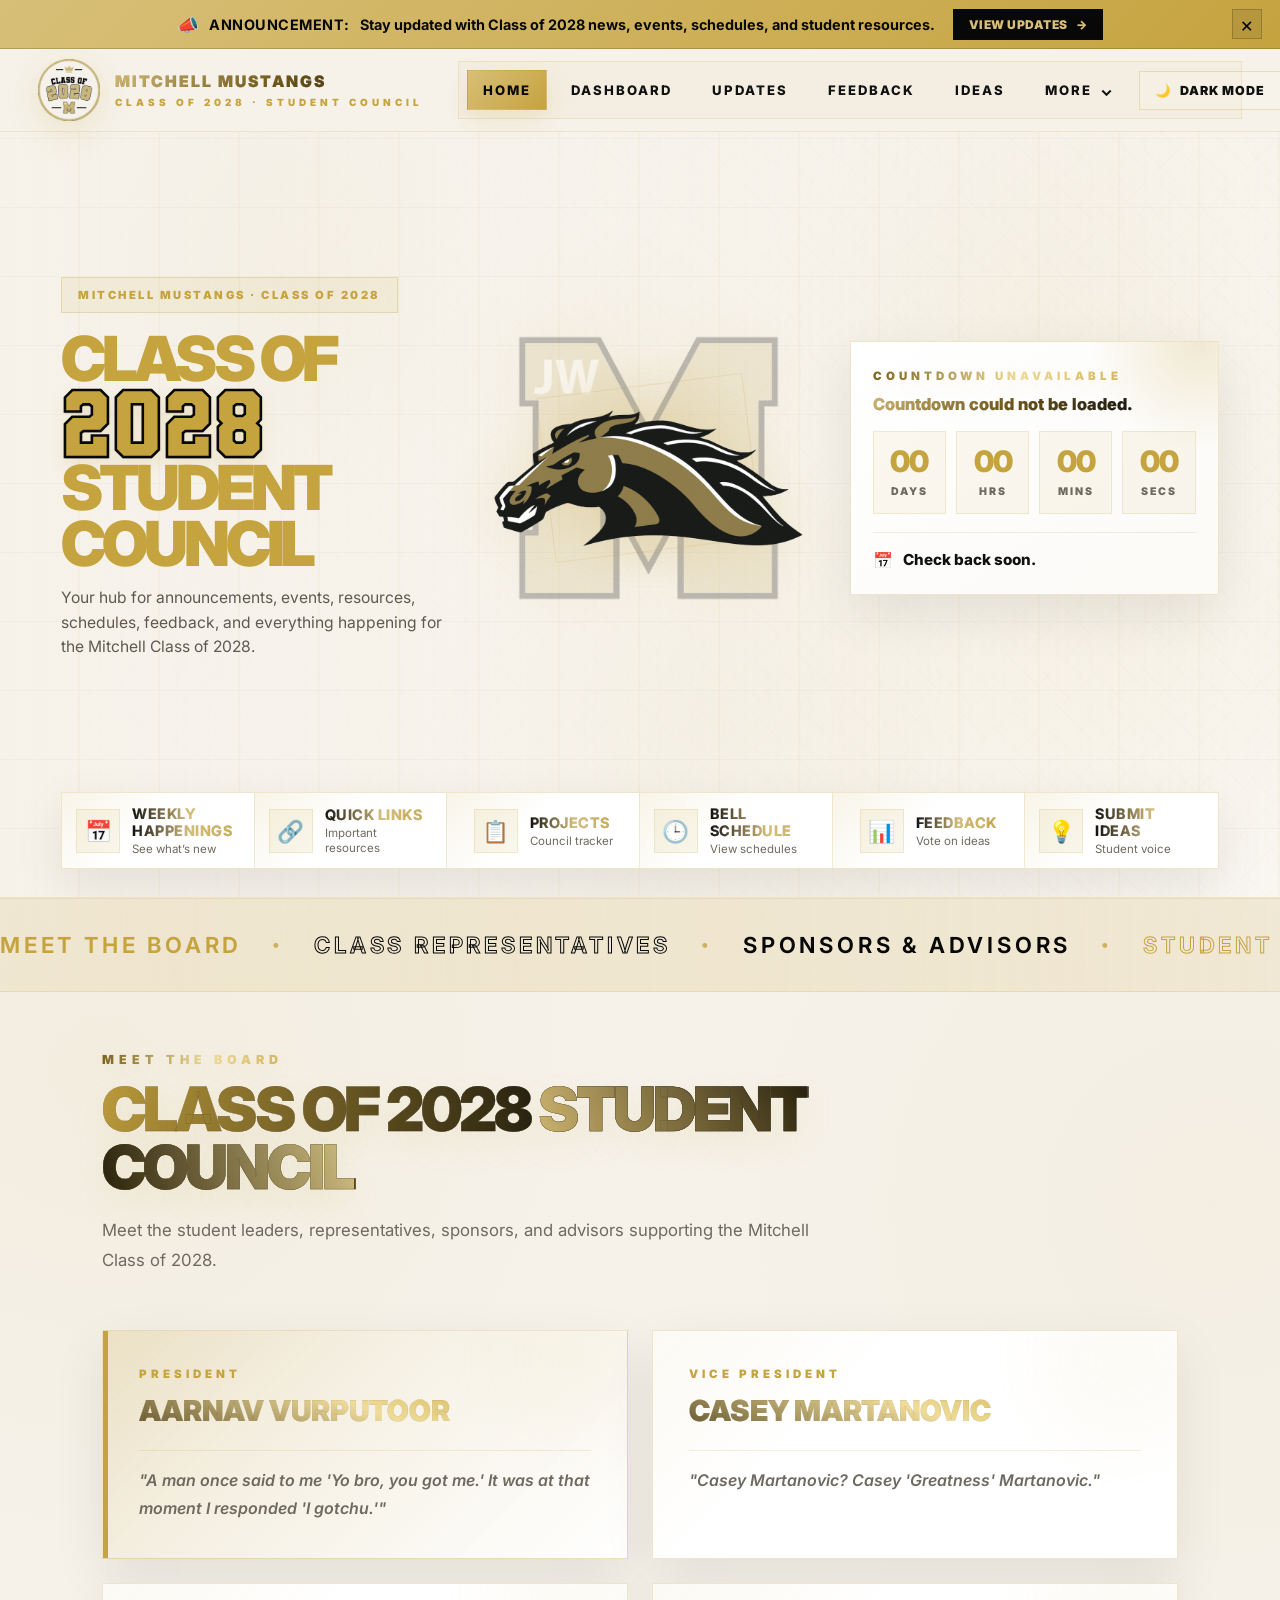
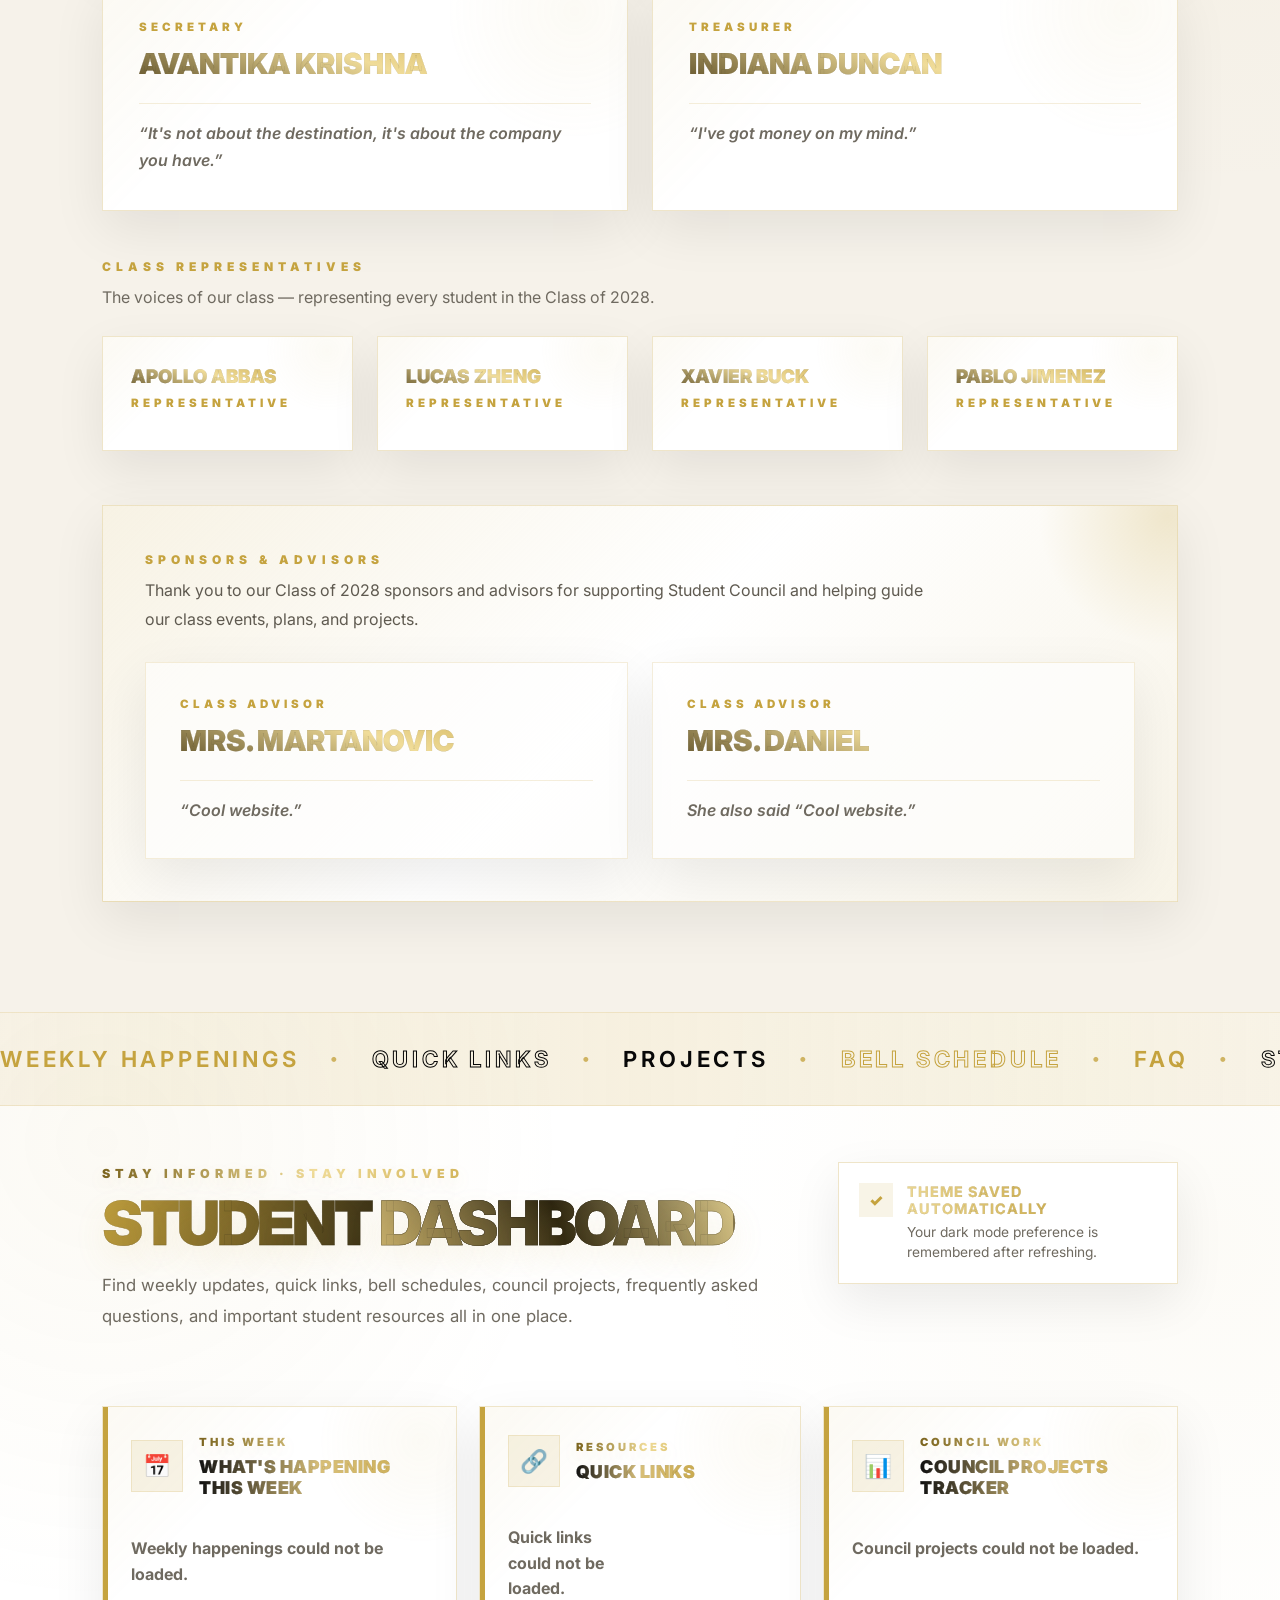
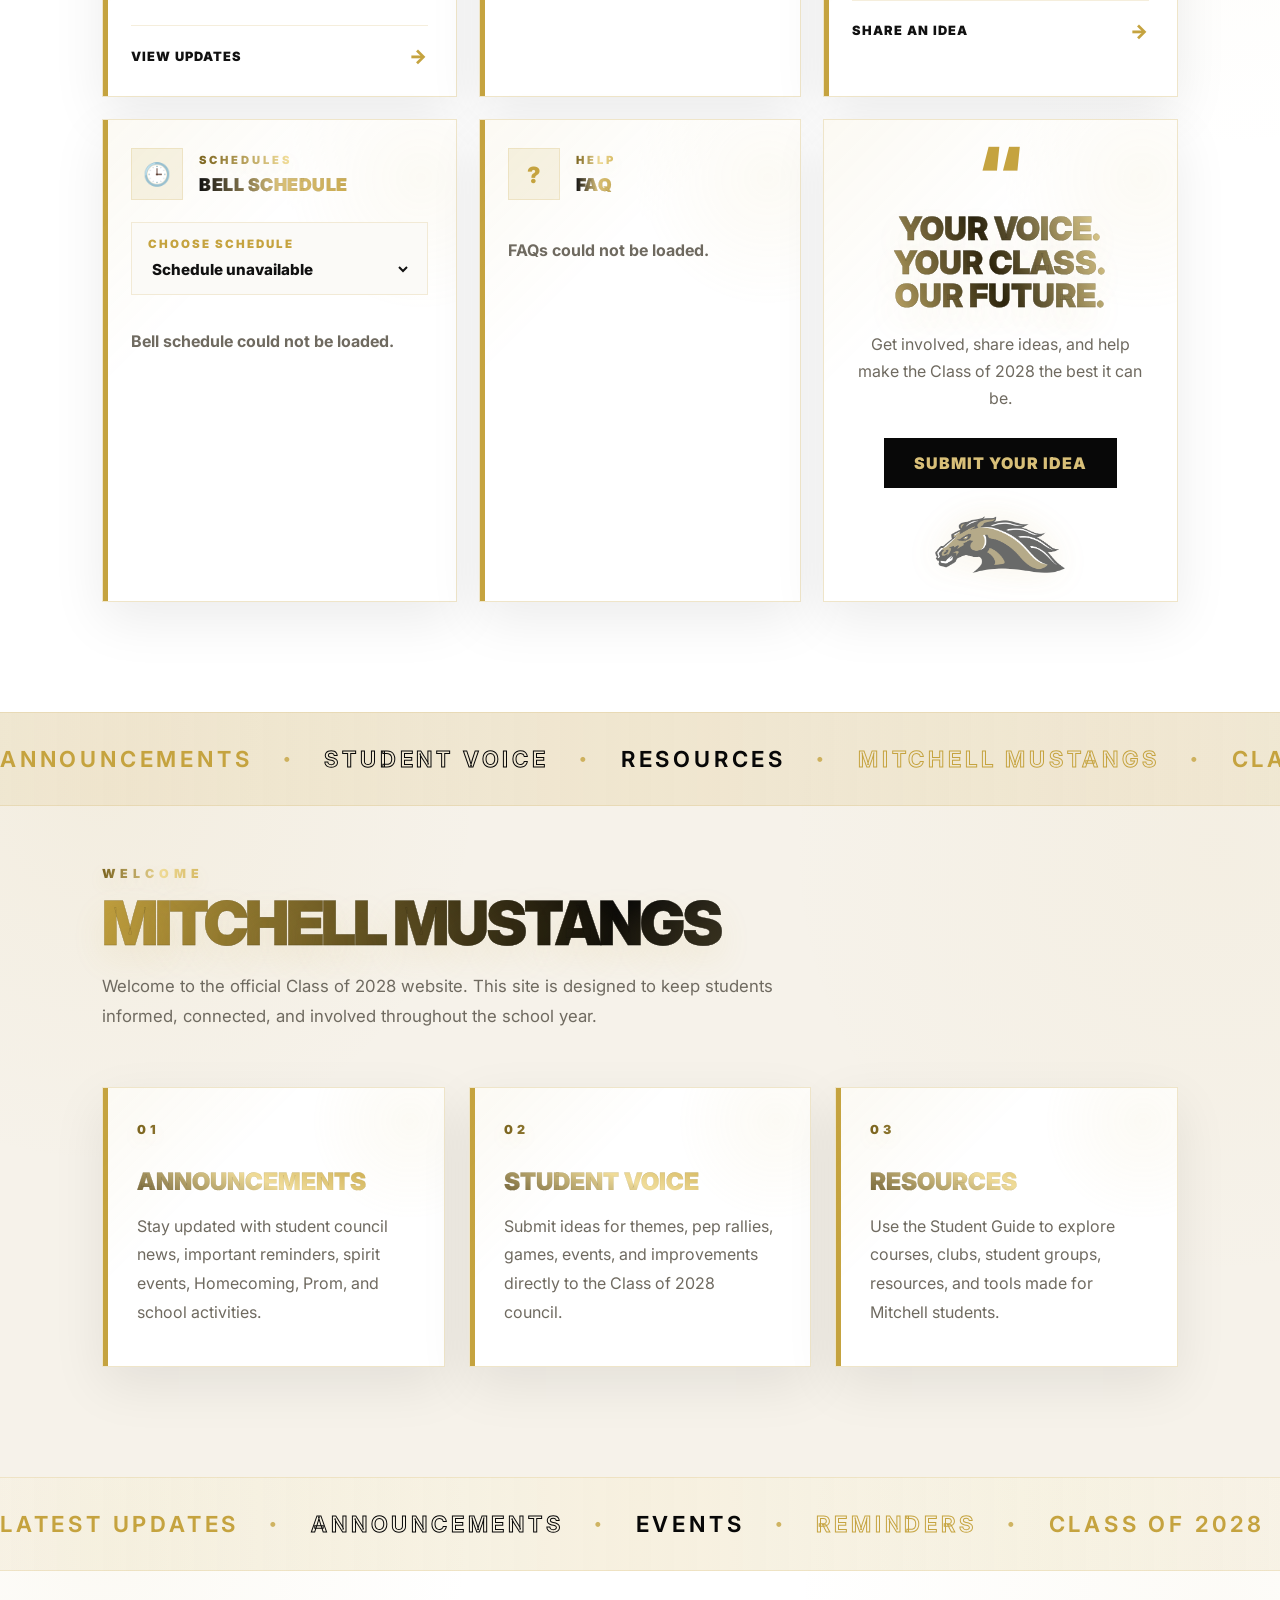
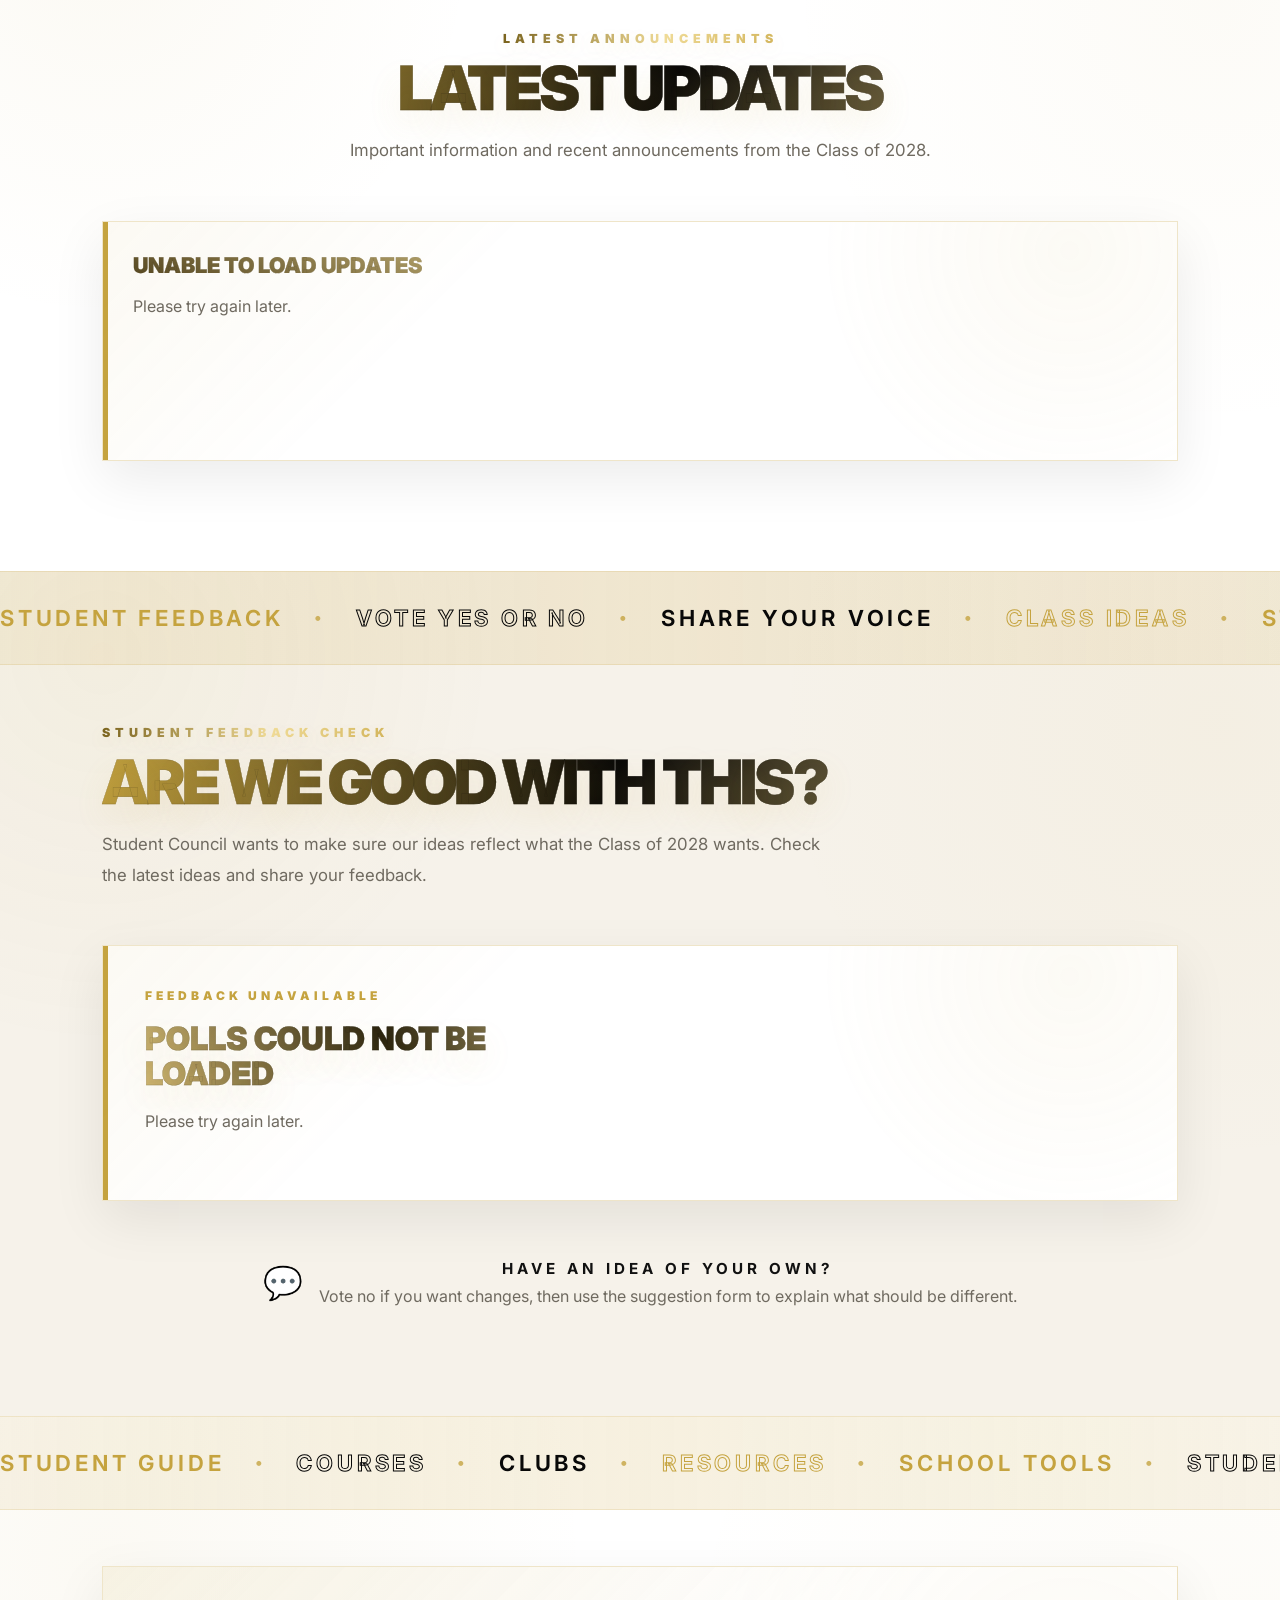
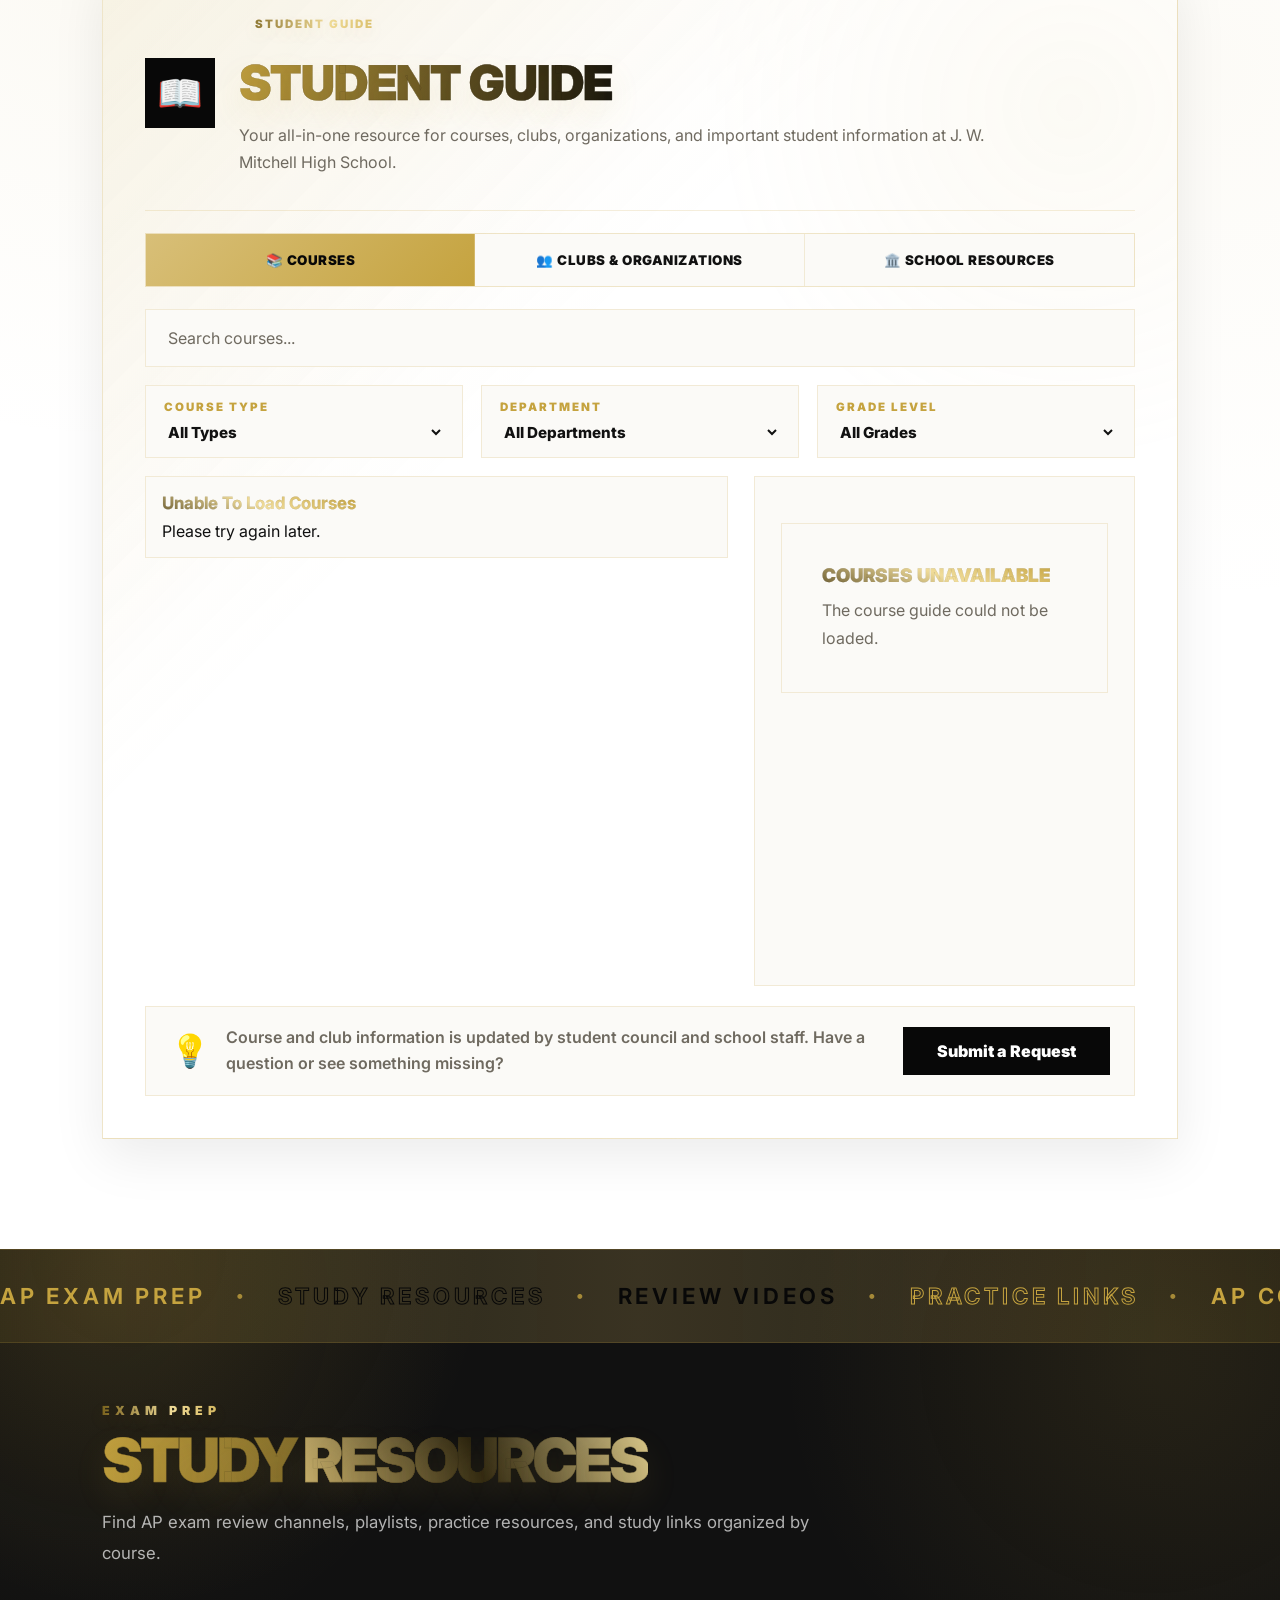
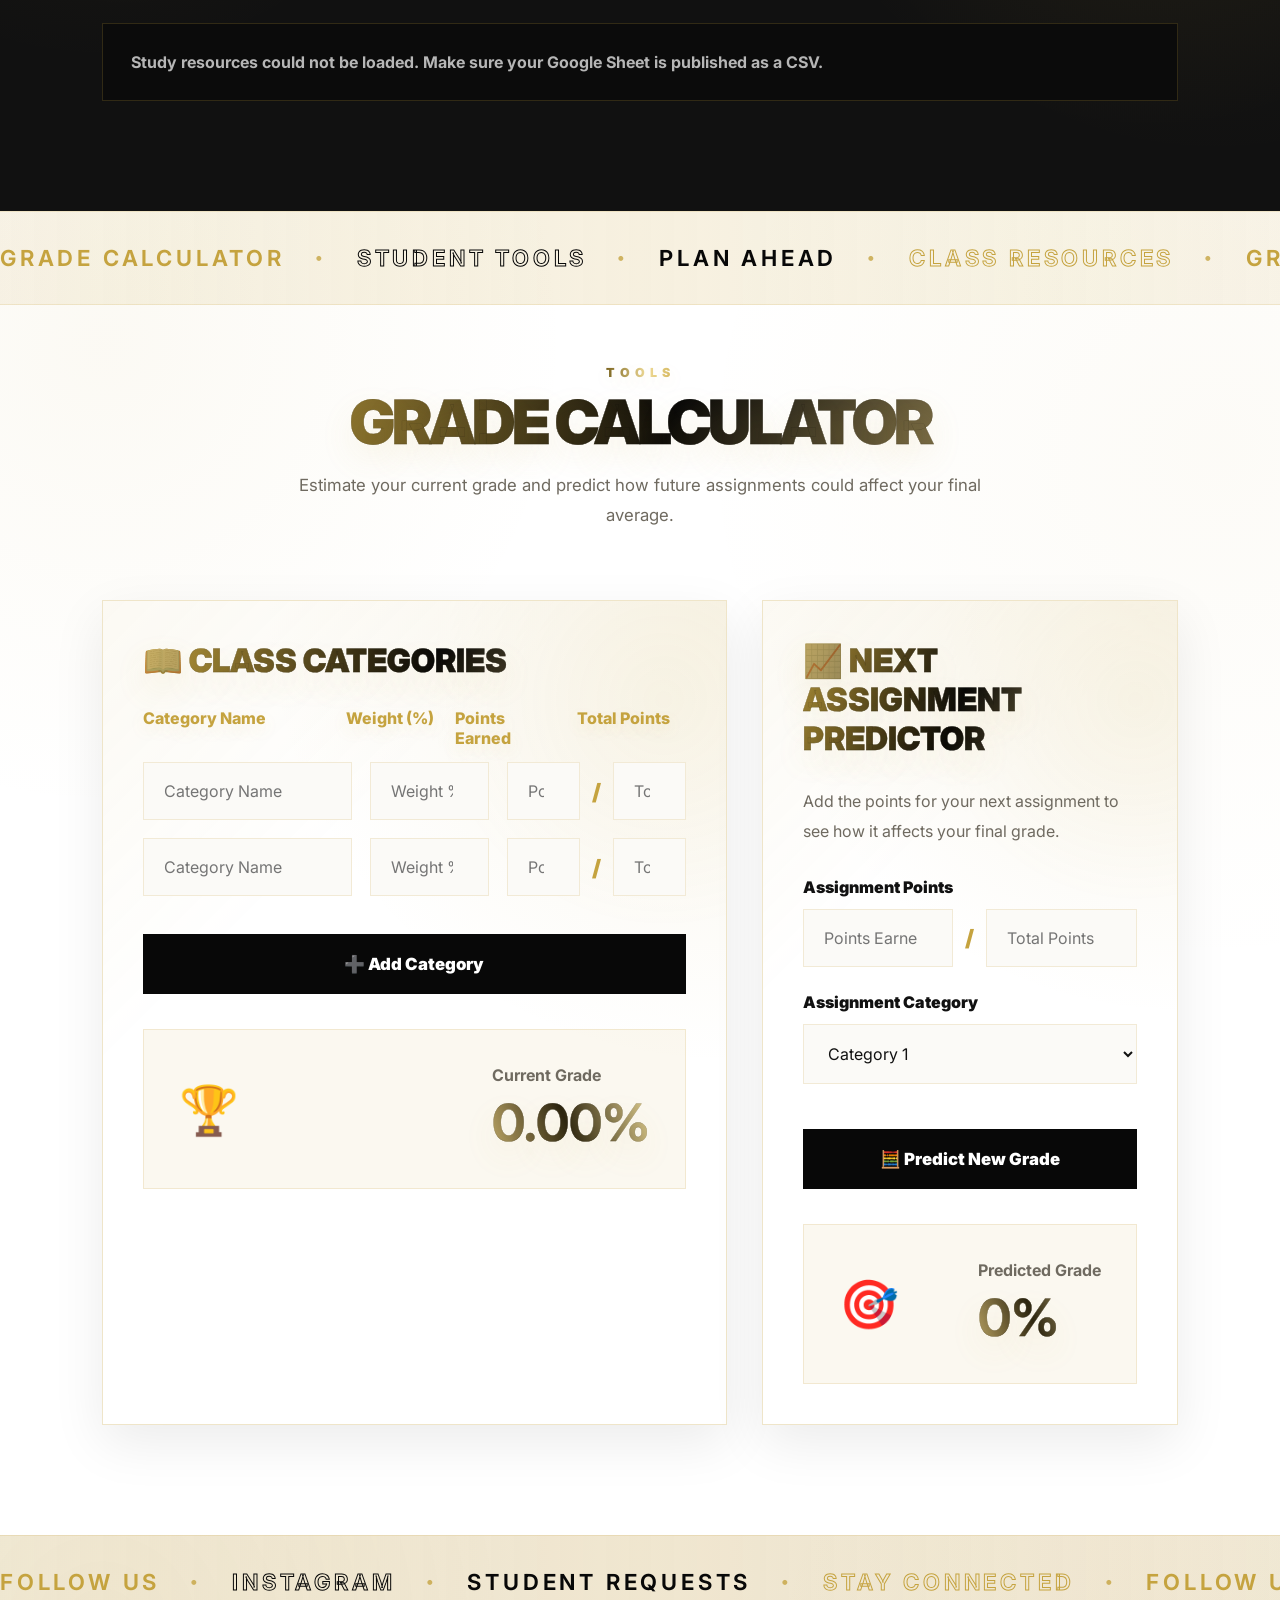
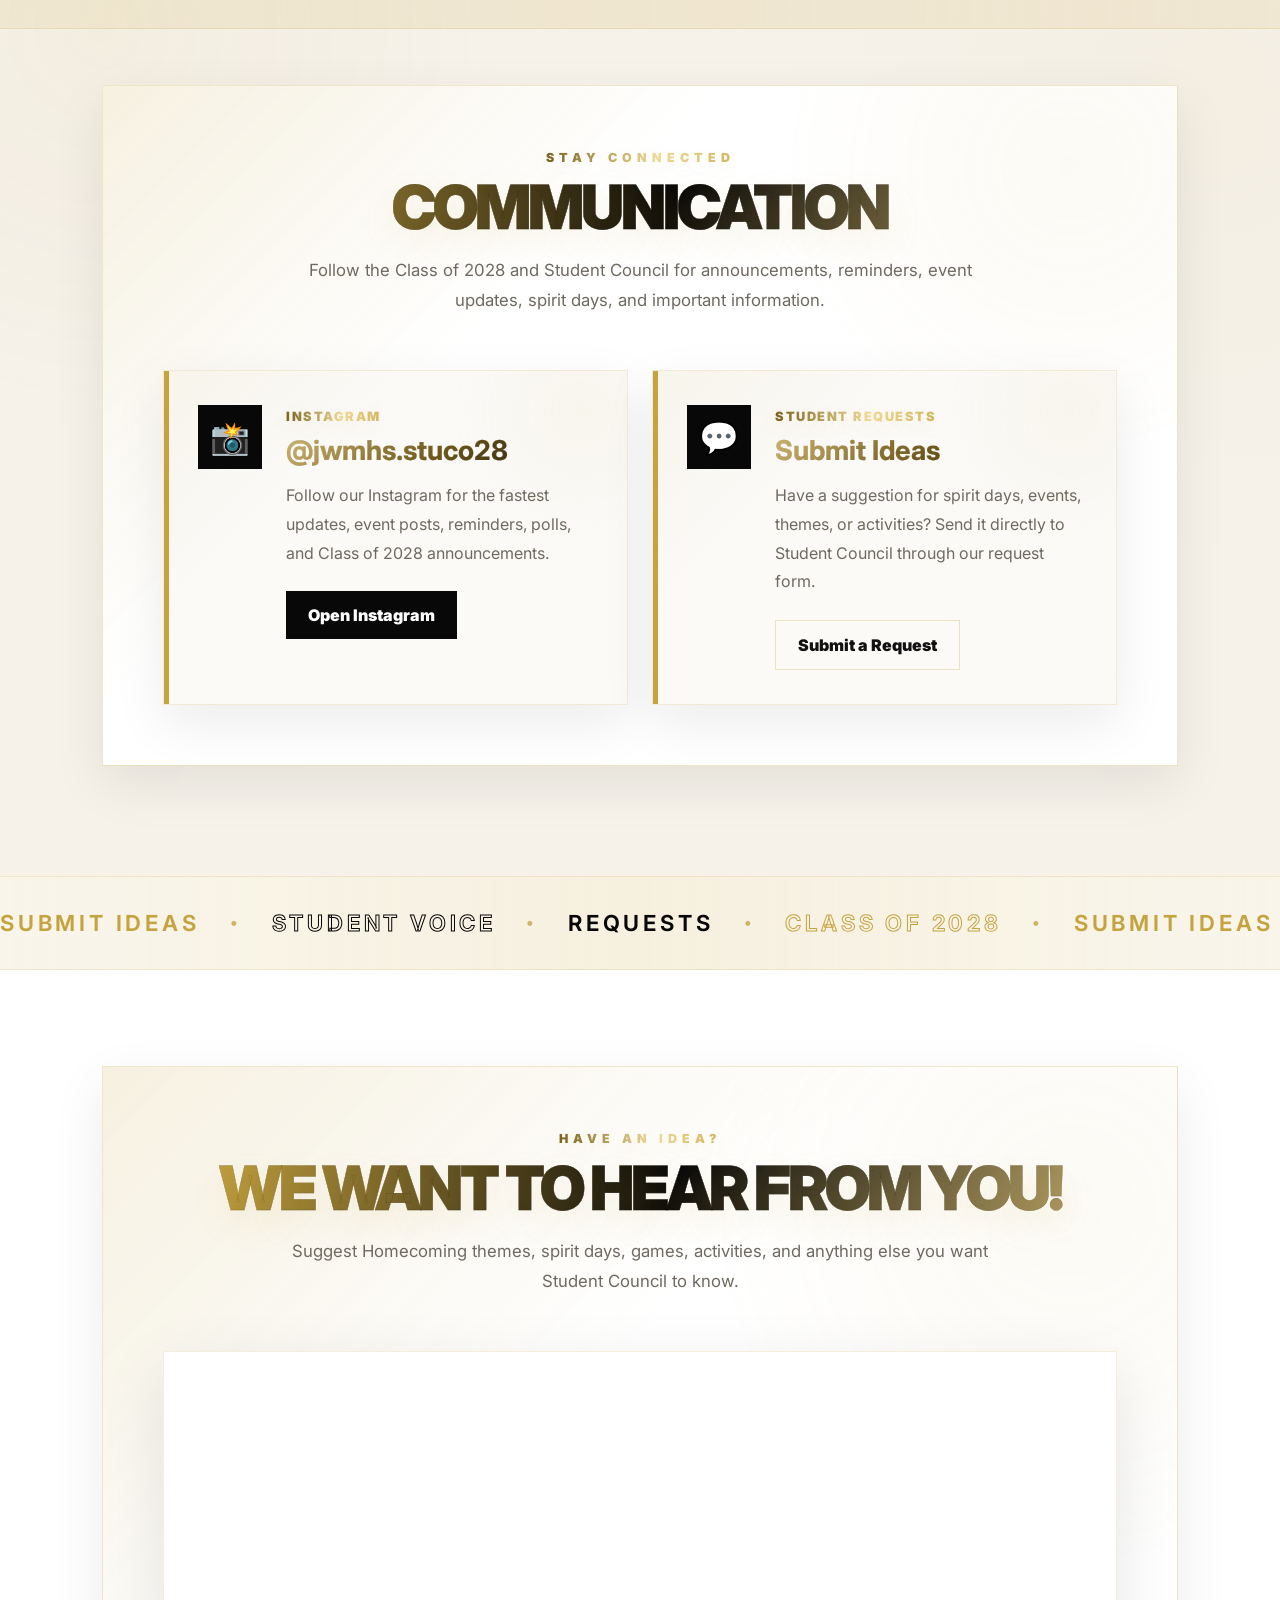
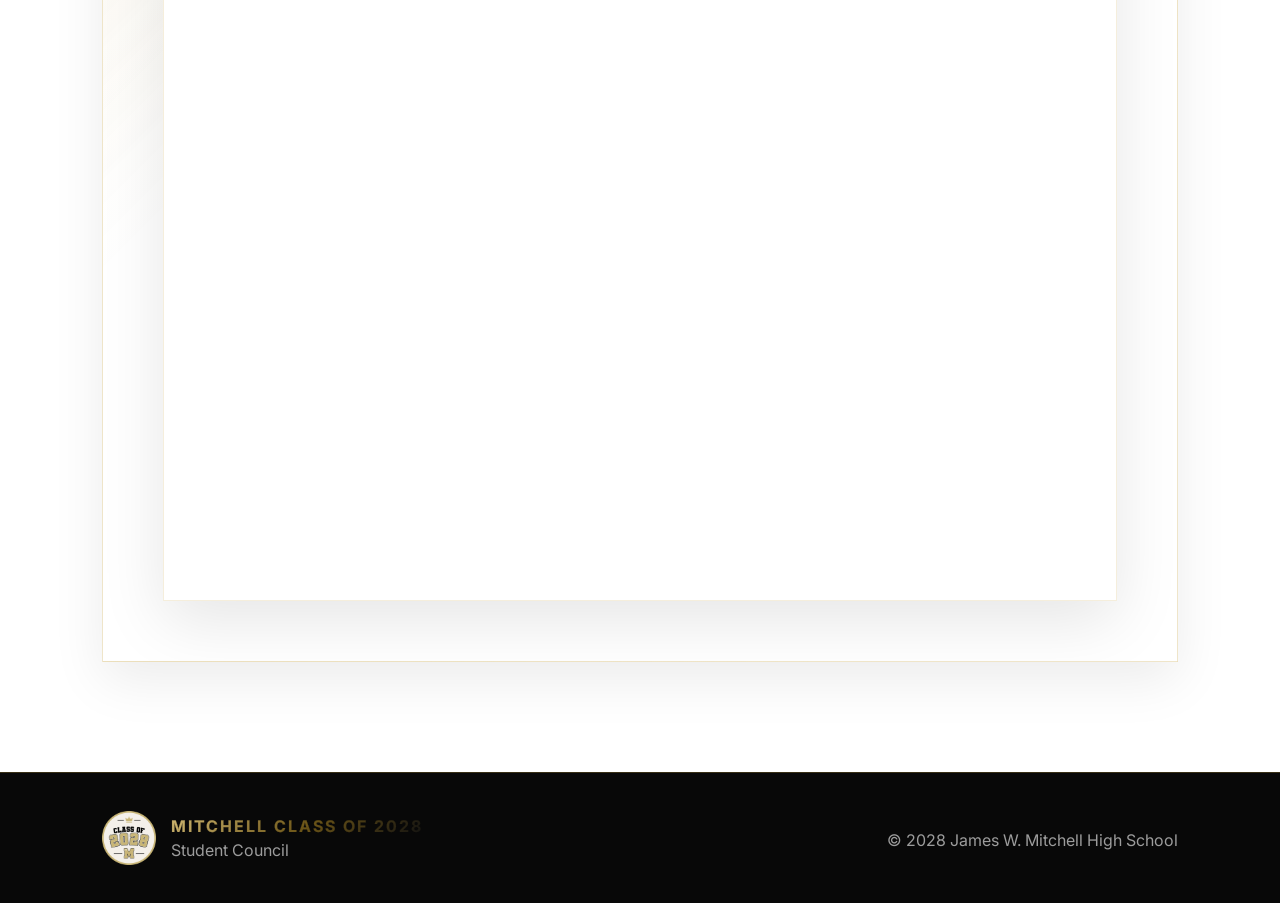
==== commit ca723ac0: "Upload New Website" ====
--- a/index.html
+++ b/index.html
@@ -28,7 +28,7 @@
     .section-ticker{
       top:0;
       bottom:auto;
-      min-height:78px;
+      min-height:92px;
       display:flex;
       align-items:center;
       border-top:1px solid var(--border-soft);
@@ -40,10 +40,11 @@
     }
 
     .section-ticker-item{
-      padding:24px 66px;
-      font-size:1.55rem;
-      letter-spacing:5.5px;
-      min-height:78px;
+      padding:29px 72px;
+      font-size:1.38rem;
+      font-weight:650;
+      letter-spacing:3.8px;
+      min-height:92px;
     }
 
     .request-section{
@@ -58,14 +59,14 @@
       }
 
       .section-ticker{
-        min-height:66px;
+        min-height:76px;
       }
 
       .section-ticker-item{
-        padding:20px 42px;
-        font-size:1.15rem;
-        letter-spacing:3.5px;
-        min-height:66px;
+        padding:23px 46px;
+        font-size:1rem;
+        letter-spacing:2.6px;
+        min-height:76px;
       }
 
       .request-section{
@@ -81,14 +82,14 @@
       }
 
       .section-ticker{
-        min-height:60px;
+        min-height:68px;
       }
 
       .section-ticker-item{
-        padding:18px 34px;
-        font-size:1rem;
-        letter-spacing:3px;
-        min-height:60px;
+        padding:20px 36px;
+        font-size:.9rem;
+        letter-spacing:2px;
+        min-height:68px;
       }
 
       .request-section{
@@ -101,7 +102,7 @@
   <link rel="preconnect" href="https://fonts.googleapis.com">
   <link rel="preconnect" href="https://fonts.gstatic.com" crossorigin>
 
-  <link href="https://fonts.googleapis.com/css2?family=Inter:wght@400;500;600;700;800;900&display=swap" rel="stylesheet">
+  <link href="https://fonts.googleapis.com/css2?family=Graduate&family=Inter:wght@400;500;600;700;800;900&display=swap" rel="stylesheet">
 
 </head>
 
@@ -171,18 +172,10 @@
         Home
       </a>
 
-      <a href="#council" class="tab">
-        Council
-      </a>
-
       <a href="#dashboard" class="tab">
         Dashboard
       </a>
 
-      <a href="#about" class="tab">
-        About
-      </a>
-
       <a href="#events" class="tab">
         Updates
       </a>
@@ -191,25 +184,46 @@
         Feedback
       </a>
 
-      <a href="#courses" class="tab">
-        Student Guide
-      </a>
-
-      <a href="#exam-prep" class="tab">
-        Exam Prep
-      </a>
-
-      <a href="#calculator" class="tab">
-        Calculator
-      </a>
-
-      <a href="#communication" class="tab">
-        Follow Us
-      </a>
-
       <a href="#requests" class="tab">
         Ideas
       </a>
+
+      <div class="more-menu" id="more-menu">
+
+        <button class="more-menu-toggle" id="more-menu-toggle" type="button" aria-expanded="false">
+          More
+          <span>⌄</span>
+        </button>
+
+        <div class="more-menu-panel" id="more-menu-panel">
+
+          <a href="#council" class="tab more-menu-link">
+            Council
+          </a>
+
+          <a href="#about" class="tab more-menu-link">
+            About
+          </a>
+
+          <a href="#courses" class="tab more-menu-link">
+            Student Guide
+          </a>
+
+          <a href="#exam-prep" class="tab more-menu-link">
+            Exam Prep
+          </a>
+
+          <a href="#calculator" class="tab more-menu-link">
+            Calculator
+          </a>
+
+          <a href="#communication" class="tab more-menu-link">
+            Follow Us
+          </a>
+
+        </div>
+
+      </div>
 
       <button class="theme-toggle" id="theme-toggle" type="button" aria-label="Toggle dark mode">
         <span id="theme-toggle-icon">🌙</span>
@@ -287,7 +301,7 @@
       </div>
 
       <h1>
-        Class of 2028
+        <span class="hero-title-line">Class of <span class="varsity-year">2028</span></span>
         <span>Student Council</span>
       </h1>
 
@@ -295,20 +309,6 @@
         Your hub for announcements, events, resources, schedules, feedback,
         and everything happening for the Mitchell Class of 2028.
       </p>
-
-      <div class="hero-buttons makeover-hero-buttons">
-
-        <a href="#events" class="primary-btn">
-          View Updates
-          <span>→</span>
-        </a>
-
-        <a href="#dashboard" class="secondary-btn">
-          Open Dashboard
-          <span>→</span>
-        </a>
-
-      </div>
 
     </div>
 
--- a/style.css
+++ b/style.css
@@ -8,6 +8,14 @@
 /* =========================
    RESET
 ========================= */
+
+@font-face{
+    font-family:'Varsity Team Bold';
+    src:url('fonts/VarsityTeam-Bold.otf') format('opentype');
+    font-weight:900;
+    font-style:normal;
+    font-display:swap;
+}
 
 *{
     margin:0;
@@ -72,6 +80,10 @@
     --border:rgba(197,163,63,.28);
     --border-soft:rgba(197,163,63,.18);
     --shadow:0 18px 50px rgba(0,0,0,.08);
+    --headline-gradient:linear-gradient(120deg,#c5a33f 0%,#080808 26%,#d8bf78 52%,#4a3c18 74%,#c5a33f 100%);
+    --headline-soft-gradient:linear-gradient(245deg,#d8bf78 0%,#111111 34%,#c5a33f 66%,#f0dc99 100%);
+    --gold-text-gradient:linear-gradient(90deg,#7b641f 0%,#f0dc99 28%,#c5a33f 58%,#8b7025 100%);
+    --gold-stroke:rgba(8,8,8,.22);
 
     --hero-bg:#f6f2ea;
     --nav-bg:rgba(246,242,234,.92);
@@ -92,6 +104,10 @@
     --border:rgba(216,191,120,.34);
     --border-soft:rgba(216,191,120,.18);
     --shadow:0 18px 50px rgba(0,0,0,.38);
+    --headline-gradient:linear-gradient(120deg,#d8bf78 0%,#f6f2ea 28%,#9b7d28 55%,#f0dc99 78%,#c5a33f 100%);
+    --headline-soft-gradient:linear-gradient(245deg,#f6f2ea 0%,#c5a33f 34%,#fff4bf 62%,#b58f2b 100%);
+    --gold-text-gradient:linear-gradient(90deg,#b58f2b 0%,#f6f2ea 30%,#d8bf78 62%,#9b7d28 100%);
+    --gold-stroke:rgba(216,191,120,.24);
 
     --hero-bg:#080808;
     --nav-bg:rgba(8,8,8,.94);
@@ -185,59 +201,251 @@
 }
 
 /* =========================
-   REAL REPEATING SECTION MARQUEES / TICKERS
+   ATTENTION TEXT COLOR
 ========================= */
 
+.section-heading h2,
+.section-heading h2 span,
+.guide-hero h2,
+.voice-card h3,
+.poll-card h3,
+.featured-poll-card h3,
+.grade-heading,
+.final-grade-box h2,
+.prediction-box h2{
+    background-image:var(--headline-gradient);
+    -webkit-background-clip:text;
+    background-clip:text;
+    color:transparent;
+    -webkit-text-fill-color:transparent;
+    -webkit-text-stroke:.35px var(--gold-stroke);
+    text-shadow:0 14px 34px rgba(197,163,63,.12);
+}
+
+.about-feature-card h3,
+.resource-card h3,
+.event-card h3,
+.makeover-strip-card strong,
+.hero-countdown-top h3,
+.brand-text h2,
+.dashboard-save-card h3,
+.dashboard-card-header h3,
+.weekly-main h4,
+.project-info h4,
+.course-list-main h3,
+.detail-title-wrap h3,
+.detail-topics h4,
+.rating-breakdown h4,
+.exam-prep-main h3,
+.council-clean-card h3,
+.advisor-card h3,
+.rep-card h3,
+.communication-content h3,
+.coming-soon-card h3,
+.footer-brand h3,
+.mobile-preview-card h3{
+    background-image:var(--headline-soft-gradient);
+    -webkit-background-clip:text;
+    background-clip:text;
+    color:transparent;
+    -webkit-text-fill-color:transparent;
+    -webkit-text-stroke:.2px var(--gold-stroke);
+}
+
+.section-heading span,
+.section-tag,
+.card-number,
+.hero-countdown-top span,
+.dashboard-card-header span,
+.communication-label,
+.exam-prep-type,
+.course-grade,
+.mobile-preview-heading span{
+    background-image:var(--gold-text-gradient);
+    -webkit-background-clip:text;
+    background-clip:text;
+    color:var(--gold);
+    -webkit-text-fill-color:transparent;
+    text-shadow:0 6px 18px rgba(197,163,63,.14);
+}
+
+.exam-prep-main h3{
+    background-image:linear-gradient(135deg,#ffffff 0%,#d8bf78 54%,#c5a33f 100%);
+    -webkit-background-clip:text;
+    background-clip:text;
+    color:transparent;
+    -webkit-text-fill-color:transparent;
+    -webkit-text-stroke:.15px rgba(216,191,120,.22);
+}
+
+.grade-labels{
+    color:var(--gold);
+    text-shadow:0 4px 14px rgba(197,163,63,.12);
+}
+
+/* =========================
+   REAL REPEATING SECTION TICKERS
+========================= */
+
 @keyframes realTickerScroll{
-    from{ transform:translateX(0); }
-    to{ transform:translateX(-50%); }
-}
+    from{
+        transform:translateX(0);
+    }
+
+    to{
+        transform:translateX(-50%);
+    }
+}
+
+@keyframes heroAmbientShift{
+    0%, 100%{
+        background-position:0% 48%, 50% 50%, 100% 52%;
+        opacity:.72;
+    }
+
+    50%{
+        background-position:100% 52%, 44% 56%, 0% 48%;
+        opacity:.95;
+    }
+}
+
+@keyframes heroLineSweep{
+    from{
+        transform:translateX(-120%);
+    }
+
+    to{
+        transform:translateX(120%);
+    }
+}
+
+@keyframes heroBackgroundPulse{
+    0%, 100%{
+        opacity:.42;
+    }
+
+    50%{
+        opacity:.72;
+    }
+}
+
+@keyframes heroFieldDrift{
+    0%, 100%{
+        background-position:0 0, 0 0;
+    }
+
+    50%{
+        background-position:42px 28px, -34px 44px;
+    }
+}
+
+@keyframes heroGlowBreathe{
+    0%, 100%{
+        transform:scale(1);
+        opacity:.5;
+    }
+
+    50%{
+        transform:scale(1.04);
+        opacity:.76;
+    }
+}
+
+@keyframes gradientTextFlow{
+    0%{
+        background-position-x:0%;
+    }
+
+    50%{
+        background-position-x:100%;
+    }
+
+    100%{
+        background-position-x:0%;
+    }
+}
+
+/* 
+   Adds room at the top of every section
+   so the marquee can sit above the section content.
+*/
+
+.section{
+    padding-top:150px;
+}
+
+/* The actual marquee bar */
 
 .section-ticker{
     position:absolute;
+    left:0;
+    right:0;
     top:0;
     bottom:auto;
-    left:0;
-    right:0;
     width:100%;
-    min-height:var(--ticker-height);
     overflow:hidden;
     border-top:1px solid var(--border-soft);
     border-bottom:1px solid var(--border-soft);
-    background:rgba(197,163,63,.055);
+    background:
+        linear-gradient(90deg, rgba(197,163,63,.03), rgba(216,191,120,.14), rgba(197,163,63,.03)),
+        rgba(197,163,63,.075);
     pointer-events:none;
     z-index:3;
-    display:flex;
-    align-items:center;
-}
+}
+
+/* The moving track */
 
 .section-ticker-track{
     display:flex;
-    align-items:center;
     width:max-content;
     animation:realTickerScroll 70s linear infinite;
 }
 
+/* Each repeated group */
+
 .section-ticker-group{
     display:flex;
     align-items:center;
     flex-shrink:0;
 }
 
+/* Each text item */
+
 .section-ticker-item{
     display:inline-flex;
     align-items:center;
     justify-content:center;
-    padding:24px 66px;
-    font-size:1.55rem;
+    padding:29px 36px;
+    font-size:1.38rem;
     line-height:1;
-    font-weight:900;
-    letter-spacing:5.5px;
+    font-weight:650;
+    letter-spacing:3.8px;
     text-transform:uppercase;
     white-space:nowrap;
     flex-shrink:0;
 }
 
+.section-ticker-text{
+    display:inline-flex;
+    align-items:center;
+    gap:18px;
+}
+
+.ticker-word{
+    display:inline-block;
+}
+
+.ticker-dot{
+    color:var(--gold);
+    -webkit-text-stroke:0;
+    font-size:.72em;
+    line-height:1;
+    opacity:.78;
+    margin-left:18px;
+}
+
+/* Text color styles */
+
 .section-ticker-text.solid-gold{
     color:var(--gold);
     -webkit-text-stroke:0;
@@ -258,8 +466,12 @@
     -webkit-text-stroke:1px #080808;
 }
 
+/* Dark mode fixes */
+
 body.dark-mode .section-ticker{
-    background:rgba(216,191,120,.045);
+    background:
+        linear-gradient(90deg, rgba(216,191,120,.02), rgba(216,191,120,.11), rgba(216,191,120,.02)),
+        rgba(216,191,120,.055);
 }
 
 body.dark-mode .section-ticker-text.solid-black{
@@ -270,9 +482,704 @@
     -webkit-text-stroke:1px #f6f2ea;
 }
 
-/* Old homepage marquee removed from HTML, hidden here too just in case */
+/* Hide old original homepage marquee if it still exists */
+
 .marquee-strip{
-    display:none !important;
+    display:none;
+}
+
+/* Tablet / mobile */
+
+@media(max-width:768px){
+
+    .section{
+        padding-top:120px;
+    }
+
+    .section-ticker-item{
+        padding:18px 38px;
+        font-size:1.08rem;
+        letter-spacing:3px;
+    }
+
+}
+
+/* Small phones */
+
+@media(max-width:520px){
+
+    .section{
+        padding-top:112px;
+    }
+
+    .section-ticker-item{
+        padding:17px 32px;
+        font-size:.98rem;
+        letter-spacing:2.5px;
+    }
+
+}
+
+/* Absolute final gradient animation layer. Keep this after every other rule. */
+.section-heading h2,
+.section-heading h2 span,
+.guide-hero h2,
+.voice-card h3,
+.poll-card h3,
+.featured-poll-card h3,
+.grade-heading,
+.final-grade-box h2,
+.prediction-box h2{
+    background-image:var(--headline-gradient) !important;
+    background-size:230% 230% !important;
+    background-position:0% 50%;
+    -webkit-background-clip:text !important;
+    background-clip:text !important;
+    color:transparent !important;
+    -webkit-text-fill-color:transparent !important;
+    animation:gradientTextFlow 8.5s ease-in-out infinite !important;
+}
+
+.about-feature-card h3,
+.resource-card h3,
+.event-card h3,
+.makeover-strip-card strong,
+.hero-countdown-top h3,
+.brand-text h2,
+.dashboard-save-card h3,
+.dashboard-card-header h3,
+.weekly-main h4,
+.project-info h4,
+.course-list-main h3,
+.detail-title-wrap h3,
+.detail-topics h4,
+.rating-breakdown h4,
+.council-clean-card h3,
+.advisor-card h3,
+.rep-card h3,
+.communication-content h3,
+.coming-soon-card h3,
+.footer-brand h3,
+.mobile-preview-card h3{
+    background-image:var(--headline-soft-gradient) !important;
+    background-size:220% 220% !important;
+    background-position:0% 50%;
+    -webkit-background-clip:text !important;
+    background-clip:text !important;
+    color:transparent !important;
+    -webkit-text-fill-color:transparent !important;
+    animation:gradientTextFlow 7.5s ease-in-out infinite !important;
+}
+
+.exam-prep-main h3{
+    background-image:linear-gradient(135deg,#ffffff 0%,#d8bf78 48%,#c5a33f 72%,#ffffff 100%) !important;
+    background-size:220% 220% !important;
+    background-position:0% 50%;
+    -webkit-background-clip:text !important;
+    background-clip:text !important;
+    color:transparent !important;
+    -webkit-text-fill-color:transparent !important;
+    animation:gradientTextFlow 7s ease-in-out infinite !important;
+}
+
+.section-heading span,
+.section-tag,
+.card-number,
+.hero-countdown-top span,
+.dashboard-card-header span,
+.communication-label,
+.exam-prep-type,
+.course-grade,
+.mobile-preview-heading span{
+    background-image:var(--gold-text-gradient) !important;
+    background-size:210% 210% !important;
+    background-position:0% 50%;
+    -webkit-background-clip:text !important;
+    background-clip:text !important;
+    color:var(--gold) !important;
+    -webkit-text-fill-color:transparent !important;
+    animation:gradientTextFlow 6.5s ease-in-out infinite !important;
+}
+
+@media(prefers-reduced-motion:reduce){
+
+    .section-heading h2,
+    .section-heading h2 span,
+    .guide-hero h2,
+    .voice-card h3,
+    .poll-card h3,
+    .featured-poll-card h3,
+    .grade-heading,
+    .final-grade-box h2,
+    .prediction-box h2,
+    .about-feature-card h3,
+    .resource-card h3,
+    .event-card h3,
+    .makeover-strip-card strong,
+    .hero-countdown-top h3,
+    .brand-text h2,
+    .dashboard-save-card h3,
+    .dashboard-card-header h3,
+    .weekly-main h4,
+    .project-info h4,
+    .course-list-main h3,
+    .detail-title-wrap h3,
+    .detail-topics h4,
+    .rating-breakdown h4,
+    .exam-prep-main h3,
+    .council-clean-card h3,
+    .advisor-card h3,
+    .rep-card h3,
+    .communication-content h3,
+    .coming-soon-card h3,
+    .footer-brand h3,
+    .mobile-preview-card h3,
+    .section-heading span,
+    .section-tag,
+    .card-number,
+    .hero-countdown-top span,
+    .dashboard-card-header span,
+    .communication-label,
+    .exam-prep-type,
+    .course-grade,
+    .mobile-preview-heading span{
+        animation:none !important;
+    }
+
+}
+
+/* True final variation pass for animated gradient text. */
+.section-heading h2,
+.guide-hero h2,
+.grade-heading{
+    background-image:linear-gradient(110deg,#c5a33f 0%,#080808 24%,#d8bf78 50%,#4a3c18 72%,#c5a33f 100%) !important;
+    animation-duration:9s !important;
+}
+
+.section-heading h2 span,
+.final-grade-box h2,
+.prediction-box h2,
+.voice-card h3,
+.poll-card h3,
+.featured-poll-card h3{
+    background-image:linear-gradient(250deg,#080808 0%,#c5a33f 28%,#f0dc99 52%,#2b2410 76%,#d8bf78 100%) !important;
+    animation-duration:8s !important;
+}
+
+.makeover-strip-card strong,
+.dashboard-card-header h3,
+.weekly-main h4,
+.project-info h4{
+    background-image:linear-gradient(90deg,#111111 0%,#d8bf78 24%,#c5a33f 54%,#4a3c18 78%,#f0dc99 100%) !important;
+    animation-duration:7s !important;
+}
+
+.hero-countdown-top h3,
+.brand-text h2,
+.footer-brand h3,
+.communication-content h3{
+    background-image:linear-gradient(135deg,#d8bf78 0%,#6d5618 26%,#111111 48%,#c5a33f 76%,#f0dc99 100%) !important;
+    animation-duration:7.8s !important;
+}
+
+.about-feature-card h3,
+.resource-card h3,
+.event-card h3,
+.course-list-main h3,
+.detail-title-wrap h3,
+.detail-topics h4,
+.rating-breakdown h4,
+.council-clean-card h3,
+.advisor-card h3,
+.rep-card h3,
+.coming-soon-card h3,
+.mobile-preview-card h3{
+    background-image:linear-gradient(200deg,#8b7025 0%,#111111 22%,#c5a33f 50%,#f0dc99 72%,#4a3c18 100%) !important;
+    animation-duration:7.3s !important;
+}
+
+body.dark-mode .section-heading h2,
+body.dark-mode .guide-hero h2,
+body.dark-mode .grade-heading{
+    background-image:linear-gradient(110deg,#d8bf78 0%,#f6f2ea 28%,#9b7d28 56%,#fff4bf 78%,#c5a33f 100%) !important;
+}
+
+body.dark-mode .section-heading h2 span,
+body.dark-mode .final-grade-box h2,
+body.dark-mode .prediction-box h2,
+body.dark-mode .voice-card h3,
+body.dark-mode .poll-card h3,
+body.dark-mode .featured-poll-card h3{
+    background-image:linear-gradient(250deg,#f6f2ea 0%,#c5a33f 30%,#fff4bf 56%,#9b7d28 78%,#d8bf78 100%) !important;
+}
+
+body.dark-mode .makeover-strip-card strong,
+body.dark-mode .dashboard-card-header h3,
+body.dark-mode .weekly-main h4,
+body.dark-mode .project-info h4,
+body.dark-mode .hero-countdown-top h3,
+body.dark-mode .brand-text h2,
+body.dark-mode .footer-brand h3,
+body.dark-mode .communication-content h3,
+body.dark-mode .about-feature-card h3,
+body.dark-mode .resource-card h3,
+body.dark-mode .event-card h3,
+body.dark-mode .course-list-main h3,
+body.dark-mode .detail-title-wrap h3,
+body.dark-mode .detail-topics h4,
+body.dark-mode .rating-breakdown h4,
+body.dark-mode .council-clean-card h3,
+body.dark-mode .advisor-card h3,
+body.dark-mode .rep-card h3,
+body.dark-mode .coming-soon-card h3,
+body.dark-mode .mobile-preview-card h3{
+    background-image:linear-gradient(135deg,#f6f2ea 0%,#d8bf78 30%,#b58f2b 58%,#fff4bf 82%,#c5a33f 100%) !important;
+}
+
+/* Final marquee separator spacing: phrase • phrase with equal dot spacing. */
+.section-ticker-item{
+    padding-left:0 !important;
+    padding-right:0 !important;
+}
+
+.section-ticker-text{
+    gap:0 !important;
+}
+
+.ticker-dot{
+    width:72px !important;
+    margin:0 !important;
+    display:inline-flex !important;
+    align-items:center;
+    justify-content:center;
+    text-align:center;
+}
+
+@media(max-width:768px){
+
+    .ticker-dot{
+        width:54px !important;
+    }
+
+}
+
+@media(max-width:520px){
+
+    .ticker-dot{
+        width:42px !important;
+    }
+
+}
+
+/* Extra variation so animated gradient text does not all share one recipe. */
+.section-heading h2,
+.guide-hero h2,
+.grade-heading{
+    background-image:linear-gradient(110deg,#c5a33f 0%,#080808 24%,#d8bf78 50%,#4a3c18 72%,#c5a33f 100%) !important;
+    animation-duration:9s !important;
+}
+
+.section-heading h2 span,
+.final-grade-box h2,
+.prediction-box h2,
+.voice-card h3,
+.poll-card h3,
+.featured-poll-card h3{
+    background-image:linear-gradient(250deg,#080808 0%,#c5a33f 28%,#f0dc99 52%,#2b2410 76%,#d8bf78 100%) !important;
+    animation-duration:8s !important;
+}
+
+.makeover-strip-card strong,
+.dashboard-card-header h3,
+.weekly-main h4,
+.project-info h4{
+    background-image:linear-gradient(90deg,#111111 0%,#d8bf78 24%,#c5a33f 54%,#4a3c18 78%,#f0dc99 100%) !important;
+    animation-duration:7s !important;
+}
+
+.hero-countdown-top h3,
+.brand-text h2,
+.footer-brand h3,
+.communication-content h3{
+    background-image:linear-gradient(135deg,#d8bf78 0%,#6d5618 26%,#111111 48%,#c5a33f 76%,#f0dc99 100%) !important;
+    animation-duration:7.8s !important;
+}
+
+.about-feature-card h3,
+.resource-card h3,
+.event-card h3,
+.course-list-main h3,
+.detail-title-wrap h3,
+.detail-topics h4,
+.rating-breakdown h4,
+.council-clean-card h3,
+.advisor-card h3,
+.rep-card h3,
+.coming-soon-card h3,
+.mobile-preview-card h3{
+    background-image:linear-gradient(200deg,#8b7025 0%,#111111 22%,#c5a33f 50%,#f0dc99 72%,#4a3c18 100%) !important;
+    animation-duration:7.3s !important;
+}
+
+body.dark-mode .section-heading h2,
+body.dark-mode .guide-hero h2,
+body.dark-mode .grade-heading{
+    background-image:linear-gradient(110deg,#d8bf78 0%,#f6f2ea 28%,#9b7d28 56%,#fff4bf 78%,#c5a33f 100%) !important;
+}
+
+body.dark-mode .section-heading h2 span,
+body.dark-mode .final-grade-box h2,
+body.dark-mode .prediction-box h2,
+body.dark-mode .voice-card h3,
+body.dark-mode .poll-card h3,
+body.dark-mode .featured-poll-card h3{
+    background-image:linear-gradient(250deg,#f6f2ea 0%,#c5a33f 30%,#fff4bf 56%,#9b7d28 78%,#d8bf78 100%) !important;
+}
+
+body.dark-mode .makeover-strip-card strong,
+body.dark-mode .dashboard-card-header h3,
+body.dark-mode .weekly-main h4,
+body.dark-mode .project-info h4,
+body.dark-mode .hero-countdown-top h3,
+body.dark-mode .brand-text h2,
+body.dark-mode .footer-brand h3,
+body.dark-mode .communication-content h3,
+body.dark-mode .about-feature-card h3,
+body.dark-mode .resource-card h3,
+body.dark-mode .event-card h3,
+body.dark-mode .course-list-main h3,
+body.dark-mode .detail-title-wrap h3,
+body.dark-mode .detail-topics h4,
+body.dark-mode .rating-breakdown h4,
+body.dark-mode .council-clean-card h3,
+body.dark-mode .advisor-card h3,
+body.dark-mode .rep-card h3,
+body.dark-mode .coming-soon-card h3,
+body.dark-mode .mobile-preview-card h3{
+    background-image:linear-gradient(135deg,#f6f2ea 0%,#d8bf78 30%,#b58f2b 58%,#fff4bf 82%,#c5a33f 100%) !important;
+}
+
+/* Absolute final pass: keep gradient text animated after every section override. */
+.section-heading h2,
+.section-heading h2 span,
+.guide-hero h2,
+.voice-card h3,
+.poll-card h3,
+.featured-poll-card h3,
+.grade-heading,
+.final-grade-box h2,
+.prediction-box h2{
+    background-image:var(--headline-gradient) !important;
+    background-size:230% 230% !important;
+    background-position:0% 50%;
+    -webkit-background-clip:text !important;
+    background-clip:text !important;
+    color:transparent !important;
+    -webkit-text-fill-color:transparent !important;
+    animation:gradientTextFlow 8.5s ease-in-out infinite !important;
+}
+
+.about-feature-card h3,
+.resource-card h3,
+.event-card h3,
+.makeover-strip-card strong,
+.hero-countdown-top h3,
+.brand-text h2,
+.dashboard-save-card h3,
+.dashboard-card-header h3,
+.weekly-main h4,
+.project-info h4,
+.course-list-main h3,
+.detail-title-wrap h3,
+.detail-topics h4,
+.rating-breakdown h4,
+.council-clean-card h3,
+.advisor-card h3,
+.rep-card h3,
+.communication-content h3,
+.coming-soon-card h3,
+.footer-brand h3,
+.mobile-preview-card h3{
+    background-image:var(--headline-soft-gradient) !important;
+    background-size:220% 220% !important;
+    background-position:0% 50%;
+    -webkit-background-clip:text !important;
+    background-clip:text !important;
+    color:transparent !important;
+    -webkit-text-fill-color:transparent !important;
+    animation:gradientTextFlow 7.5s ease-in-out infinite !important;
+}
+
+.exam-prep-main h3{
+    background-image:linear-gradient(135deg,#ffffff 0%,#d8bf78 48%,#c5a33f 72%,#ffffff 100%) !important;
+    background-size:220% 220% !important;
+    background-position:0% 50%;
+    -webkit-background-clip:text !important;
+    background-clip:text !important;
+    color:transparent !important;
+    -webkit-text-fill-color:transparent !important;
+    animation:gradientTextFlow 7s ease-in-out infinite !important;
+}
+
+.section-heading span,
+.section-tag,
+.card-number,
+.hero-countdown-top span,
+.dashboard-card-header span,
+.communication-label,
+.exam-prep-type,
+.course-grade,
+.mobile-preview-heading span{
+    background-image:var(--gold-text-gradient) !important;
+    background-size:210% 210% !important;
+    background-position:0% 50%;
+    -webkit-background-clip:text !important;
+    background-clip:text !important;
+    color:var(--gold) !important;
+    -webkit-text-fill-color:transparent !important;
+    animation:gradientTextFlow 6.5s ease-in-out infinite !important;
+}
+
+@media(prefers-reduced-motion:reduce){
+
+    .section-heading h2,
+    .section-heading h2 span,
+    .guide-hero h2,
+    .voice-card h3,
+    .poll-card h3,
+    .featured-poll-card h3,
+    .grade-heading,
+    .final-grade-box h2,
+    .prediction-box h2,
+    .about-feature-card h3,
+    .resource-card h3,
+    .event-card h3,
+    .makeover-strip-card strong,
+    .hero-countdown-top h3,
+    .brand-text h2,
+    .dashboard-save-card h3,
+    .dashboard-card-header h3,
+    .weekly-main h4,
+    .project-info h4,
+    .course-list-main h3,
+    .detail-title-wrap h3,
+    .detail-topics h4,
+    .rating-breakdown h4,
+    .exam-prep-main h3,
+    .council-clean-card h3,
+    .advisor-card h3,
+    .rep-card h3,
+    .communication-content h3,
+    .coming-soon-card h3,
+    .footer-brand h3,
+    .mobile-preview-card h3,
+    .section-heading span,
+    .section-tag,
+    .card-number,
+    .hero-countdown-top span,
+    .dashboard-card-header span,
+    .communication-label,
+    .exam-prep-type,
+    .course-grade,
+    .mobile-preview-heading span{
+        animation:none !important;
+    }
+
+}
+
+/* Animated gradient text polish */
+.section-heading h2,
+.section-heading h2 span,
+.guide-hero h2,
+.voice-card h3,
+.poll-card h3,
+.featured-poll-card h3,
+.grade-heading,
+.final-grade-box h2,
+.prediction-box h2{
+    background-image:var(--headline-gradient) !important;
+    background-size:230% 230% !important;
+    -webkit-background-clip:text !important;
+    background-clip:text !important;
+    color:transparent !important;
+    -webkit-text-fill-color:transparent !important;
+    animation:gradientTextFlow 8.5s ease-in-out infinite;
+}
+
+.about-feature-card h3,
+.resource-card h3,
+.event-card h3,
+.makeover-strip-card strong,
+.hero-countdown-top h3,
+.brand-text h2,
+.dashboard-save-card h3,
+.dashboard-card-header h3,
+.weekly-main h4,
+.project-info h4,
+.course-list-main h3,
+.detail-title-wrap h3,
+.detail-topics h4,
+.rating-breakdown h4,
+.council-clean-card h3,
+.advisor-card h3,
+.rep-card h3,
+.communication-content h3,
+.coming-soon-card h3,
+.footer-brand h3,
+.mobile-preview-card h3{
+    background-image:var(--headline-soft-gradient) !important;
+    background-size:220% 220% !important;
+    -webkit-background-clip:text !important;
+    background-clip:text !important;
+    color:transparent !important;
+    -webkit-text-fill-color:transparent !important;
+    animation:gradientTextFlow 7.5s ease-in-out infinite;
+}
+
+.exam-prep-main h3{
+    background-image:linear-gradient(135deg,#ffffff 0%,#d8bf78 48%,#c5a33f 72%,#ffffff 100%) !important;
+    background-size:220% 220% !important;
+    -webkit-background-clip:text !important;
+    background-clip:text !important;
+    color:transparent !important;
+    -webkit-text-fill-color:transparent !important;
+    animation:gradientTextFlow 7s ease-in-out infinite;
+}
+
+.section-heading span,
+.section-tag,
+.card-number,
+.hero-countdown-top span,
+.dashboard-card-header span,
+.communication-label,
+.exam-prep-type,
+.course-grade,
+.mobile-preview-heading span{
+    background-image:var(--gold-text-gradient) !important;
+    background-size:210% 210% !important;
+    -webkit-background-clip:text !important;
+    background-clip:text !important;
+    color:var(--gold) !important;
+    -webkit-text-fill-color:transparent !important;
+    animation:gradientTextFlow 6.5s ease-in-out infinite;
+}
+
+@media(prefers-reduced-motion:reduce){
+
+    .section-heading h2,
+    .section-heading h2 span,
+    .guide-hero h2,
+    .voice-card h3,
+    .poll-card h3,
+    .featured-poll-card h3,
+    .grade-heading,
+    .final-grade-box h2,
+    .prediction-box h2,
+    .about-feature-card h3,
+    .resource-card h3,
+    .event-card h3,
+    .makeover-strip-card strong,
+    .hero-countdown-top h3,
+    .brand-text h2,
+    .dashboard-save-card h3,
+    .dashboard-card-header h3,
+    .weekly-main h4,
+    .project-info h4,
+    .course-list-main h3,
+    .detail-title-wrap h3,
+    .detail-topics h4,
+    .rating-breakdown h4,
+    .exam-prep-main h3,
+    .council-clean-card h3,
+    .advisor-card h3,
+    .rep-card h3,
+    .communication-content h3,
+    .coming-soon-card h3,
+    .footer-brand h3,
+    .mobile-preview-card h3,
+    .section-heading span,
+    .section-tag,
+    .card-number,
+    .hero-countdown-top span,
+    .dashboard-card-header span,
+    .communication-label,
+    .exam-prep-type,
+    .course-grade,
+    .mobile-preview-heading span{
+        animation:none !important;
+    }
+
+}
+
+/* Final attention-text layer: keep headers vivid after section-specific rules. */
+.section-heading h2,
+.section-heading h2 span,
+.guide-hero h2,
+.voice-card h3,
+.poll-card h3,
+.featured-poll-card h3,
+.grade-heading,
+.final-grade-box h2,
+.prediction-box h2{
+    background-image:var(--headline-gradient) !important;
+    -webkit-background-clip:text !important;
+    background-clip:text !important;
+    color:transparent !important;
+    -webkit-text-fill-color:transparent !important;
+    -webkit-text-stroke:.35px var(--gold-stroke);
+    text-shadow:0 14px 34px rgba(197,163,63,.12);
+}
+
+.about-feature-card h3,
+.resource-card h3,
+.event-card h3,
+.makeover-strip-card strong,
+.hero-countdown-top h3,
+.brand-text h2,
+.dashboard-save-card h3,
+.dashboard-card-header h3,
+.weekly-main h4,
+.project-info h4,
+.course-list-main h3,
+.detail-title-wrap h3,
+.detail-topics h4,
+.rating-breakdown h4,
+.council-clean-card h3,
+.advisor-card h3,
+.rep-card h3,
+.communication-content h3,
+.coming-soon-card h3,
+.footer-brand h3,
+.mobile-preview-card h3{
+    background-image:var(--headline-soft-gradient) !important;
+    -webkit-background-clip:text !important;
+    background-clip:text !important;
+    color:transparent !important;
+    -webkit-text-fill-color:transparent !important;
+    -webkit-text-stroke:.2px var(--gold-stroke);
+}
+
+.exam-prep-main h3{
+    background-image:linear-gradient(135deg,#ffffff 0%,#d8bf78 54%,#c5a33f 100%) !important;
+    -webkit-background-clip:text !important;
+    background-clip:text !important;
+    color:transparent !important;
+    -webkit-text-fill-color:transparent !important;
+    -webkit-text-stroke:.15px rgba(216,191,120,.22);
+}
+
+.section-heading span,
+.section-tag,
+.card-number,
+.hero-countdown-top span,
+.dashboard-card-header span,
+.communication-label,
+.exam-prep-type,
+.course-grade,
+.mobile-preview-heading span,
+.grade-labels{
+    color:var(--gold) !important;
+    text-shadow:0 6px 18px rgba(197,163,63,.14);
 }
 
 /* =========================
@@ -380,12 +1287,13 @@
 
 .top-nav{
     width:100%;
-    min-height:96px;
-    padding:16px 38px;
+    min-height:78px;
+    padding:10px 38px;
     display:flex;
     align-items:center;
     justify-content:space-between;
-    gap:28px;
+    gap:22px;
+    overflow:visible;
 }
 
 .brand{
@@ -394,18 +1302,19 @@
     gap:15px;
     color:var(--nav-text);
     flex-shrink:0;
+    min-width:260px;
 }
 
 .logo{
-    width:74px;
-    height:74px;
+    width:62px;
+    height:62px;
     object-fit:contain;
     filter:drop-shadow(0 8px 18px rgba(197,163,63,.22));
 }
 
 .brand-text h2{
     color:var(--nav-text);
-    font-size:1.05rem;
+    font-size:.98rem;
     font-weight:900;
     letter-spacing:2px;
     text-transform:uppercase;
@@ -413,7 +1322,7 @@
 
 .brand-text p{
     margin-top:5px;
-    font-size:.68rem;
+    font-size:.62rem;
     color:var(--gold);
     font-weight:900;
     letter-spacing:4px;
@@ -422,27 +1331,108 @@
 .nav-tabs{
     display:flex;
     align-items:center;
-    justify-content:flex-end;
+    justify-content:flex-start;
     gap:8px;
-    flex-wrap:wrap;
-}
-
-.tab{
+    flex:0 0 auto;
+    min-width:0;
+    width:max-content;
+    max-width:calc(100% - 420px);
+    flex-wrap:nowrap;
+    overflow:visible;
+    padding:8px;
+    border:1px solid var(--border-soft);
+    background:rgba(197,163,63,.045);
+}
+
+.tab,
+.more-menu-toggle{
     color:var(--nav-text);
     padding:11px 15px;
     border:1px solid transparent;
+    background:transparent;
     font-size:.82rem;
     font-weight:800;
     letter-spacing:2px;
     text-transform:uppercase;
     transition:.25s ease;
+    white-space:nowrap;
+    flex:0 0 auto;
 }
 
 .tab:hover,
-.tab.active{
+.tab.active,
+.more-menu-toggle:hover,
+.more-menu.open .more-menu-toggle,
+.more-menu.has-active .more-menu-toggle{
     background:linear-gradient(135deg,var(--gold-light),var(--gold));
     color:#080808;
     box-shadow:0 10px 25px rgba(197,163,63,.18);
+}
+
+.more-menu{
+    position:relative;
+    flex:0 0 auto;
+}
+
+.more-menu-toggle{
+    display:inline-flex;
+    align-items:center;
+    justify-content:center;
+    gap:8px;
+    cursor:pointer;
+}
+
+.more-menu-toggle span{
+    font-size:1rem;
+    line-height:1;
+    transition:.25s ease;
+}
+
+.more-menu.open .more-menu-toggle span{
+    transform:rotate(180deg);
+}
+
+.more-menu-panel{
+    position:absolute;
+    right:0;
+    top:calc(100% + 12px);
+    width:260px;
+    display:grid;
+    gap:8px;
+    padding:12px;
+    background:var(--nav-bg);
+    border:1px solid var(--border);
+    box-shadow:var(--shadow);
+    backdrop-filter:blur(18px);
+    opacity:0;
+    visibility:hidden;
+    transform:translateY(-8px);
+    transition:.25s ease;
+    z-index:10001;
+}
+
+.more-menu.open .more-menu-panel{
+    opacity:1;
+    visibility:visible;
+    transform:translateY(0);
+}
+
+.more-menu-link{
+    display:flex;
+    width:100%;
+    justify-content:space-between;
+    border-color:var(--border-soft);
+    background:var(--card-bg);
+}
+
+.more-menu-link::after{
+    content:"→";
+    color:var(--gold);
+}
+
+.more-menu-link:hover::after,
+.more-menu-link.active::after{
+    color:#080808;
 }
 
 .theme-toggle{
@@ -460,6 +1450,7 @@
     text-transform:uppercase;
     cursor:pointer;
     transition:.25s ease;
+    flex:0 0 auto;
 }
 
 .theme-toggle:hover{
@@ -520,31 +1511,67 @@
     position:absolute;
     inset:0;
     background:
-        radial-gradient(circle at 48% 38%, rgba(197,163,63,.18), transparent 24%),
-        radial-gradient(circle at 15% 10%, rgba(197,163,63,.11), transparent 22%),
+        radial-gradient(circle at 48% 38%, rgba(197,163,63,.22), transparent 24%),
+        radial-gradient(circle at 15% 10%, rgba(197,163,63,.13), transparent 22%),
+        radial-gradient(circle at 88% 64%, rgba(216,191,120,.16), transparent 28%),
+        linear-gradient(110deg, rgba(197,163,63,.09), transparent 32%, rgba(197,163,63,.07) 72%, transparent),
         linear-gradient(135deg,var(--page-bg),var(--section-bg-alt));
+}
+
+.hero-bg::before{
+    content:"";
+    position:absolute;
+    inset:-12%;
+    background:
+        radial-gradient(circle at 26% 28%, rgba(197,163,63,.24), transparent 18%),
+        radial-gradient(circle at 74% 34%, rgba(216,191,120,.18), transparent 21%),
+        radial-gradient(circle at 54% 72%, rgba(197,163,63,.16), transparent 24%);
+    filter:blur(4px);
+    animation:heroGlowBreathe 9s ease-in-out infinite;
+    pointer-events:none;
 }
 
 .hero-bg::after{
     content:"";
     position:absolute;
     inset:0;
-    background:linear-gradient(90deg, var(--page-bg) 0%, rgba(246,242,234,.72) 50%, var(--page-bg) 100%);
+    background:
+        linear-gradient(90deg, var(--page-bg) 0%, rgba(246,242,234,.58) 50%, var(--page-bg) 100%),
+        repeating-linear-gradient(135deg, rgba(197,163,63,.06) 0 1px, transparent 1px 18px),
+        repeating-linear-gradient(45deg, rgba(8,8,8,.025) 0 1px, transparent 1px 24px);
+    background-size:180% 100%, 44px 44px, 52px 52px;
+    animation:heroAmbientShift 9s ease-in-out infinite;
+}
+
+.hero-clean::before{
+    content:"";
+    position:absolute;
+    inset:0;
+    z-index:1;
+    background:
+        repeating-linear-gradient(90deg, transparent 0 78px, rgba(197,163,63,.055) 78px 80px),
+        repeating-linear-gradient(0deg, transparent 0 68px, rgba(8,8,8,.025) 68px 69px);
+    animation:heroFieldDrift 16s ease-in-out infinite;
+    pointer-events:none;
 }
 
 body.dark-mode .hero-bg::after{
-    background:linear-gradient(90deg, rgba(8,8,8,.96), rgba(8,8,8,.62), rgba(8,8,8,.96));
+    background:
+        linear-gradient(90deg, rgba(8,8,8,.96), rgba(8,8,8,.62), rgba(8,8,8,.96)),
+        repeating-linear-gradient(135deg, rgba(216,191,120,.045) 0 1px, transparent 1px 18px),
+        repeating-linear-gradient(45deg, rgba(255,255,255,.025) 0 1px, transparent 1px 24px);
 }
 
 .hero-inner{
     position:relative;
     z-index:2;
-    min-height:620px;
+    min-height:calc(100vh - 240px);
+    max-height:760px;
     display:grid;
-    grid-template-columns:1fr .86fr .9fr;
-    align-items:center;
-    gap:44px;
-    padding:70px 4.8% 34px;
+    grid-template-columns:.9fr .78fr .86fr;
+    align-items:center;
+    gap:34px;
+    padding:30px 4.8% 18px;
 }
 
 .makeover-hero-left{
@@ -561,21 +1588,21 @@
     border:1px solid var(--border);
     background:rgba(197,163,63,.1);
     padding:10px 16px;
-    font-size:.75rem;
+    font-size:.7rem;
     font-weight:900;
     letter-spacing:2.5px;
     text-transform:uppercase;
-    margin-bottom:24px;
+    margin-bottom:18px;
 }
 
 .makeover-hero-left h1,
 .hero-copy h1{
     color:var(--text);
-    font-size:clamp(4.2rem,6.5vw,8rem);
-    line-height:.88;
+    font-size:clamp(3rem,4.85vw,5.8rem);
+    line-height:.9;
     font-weight:900;
     text-transform:uppercase;
-    letter-spacing:-5px;
+    letter-spacing:-4px;
 }
 
 .makeover-hero-left h1 span,
@@ -584,30 +1611,56 @@
     color:var(--gold);
 }
 
+.hero-title-line{
+    display:block;
+    color:var(--text);
+}
+
+.varsity-year{
+    display:block;
+    color:var(--gold);
+    font-family:'Varsity Team Bold','Graduate','Inter',sans-serif;
+    font-size:1.55em;
+    font-weight:900;
+    letter-spacing:0;
+    line-height:.76;
+    max-width:100%;
+    -webkit-text-stroke:2.6px #080808;
+    text-shadow:
+        0 2px 0 rgba(8,8,8,.18),
+        0 8px 18px rgba(197,163,63,.2);
+    transform-origin:center;
+}
+
+body.dark-mode .varsity-year{
+    -webkit-text-stroke:1.5px var(--gold-light);
+}
+
 .makeover-hero-left p,
 .hero-copy p{
     max-width:620px;
-    margin-top:24px;
+    margin-top:15px;
     color:var(--text-soft);
-    line-height:1.75;
-    font-size:1.1rem;
+    line-height:1.55;
+    font-size:.98rem;
 }
 
 .hero-buttons{
-    margin-top:30px;
+    margin-top:18px;
     display:flex;
     flex-wrap:wrap;
-    gap:16px;
+    gap:12px;
 }
 
 .primary-btn,
 .secondary-btn{
+    position:relative;
     display:inline-flex;
     align-items:center;
     justify-content:center;
     gap:12px;
-    min-height:58px;
-    padding:17px 28px;
+    min-height:50px;
+    padding:14px 24px;
     border:1px solid transparent;
     font-weight:900;
     letter-spacing:1px;
@@ -642,8 +1695,8 @@
 
 .makeover-logo-stack{
     position:relative;
-    width:min(440px,100%);
-    min-height:360px;
+    width:min(325px,100%);
+    min-height:260px;
     display:flex;
     align-items:center;
     justify-content:center;
@@ -676,7 +1729,7 @@
     position:relative;
     z-index:3;
     width:95%;
-    max-height:270px;
+    max-height:205px;
     object-fit:contain;
     filter:drop-shadow(0 0 28px rgba(216,191,120,.24));
     transform:translateY(10px);
@@ -688,7 +1741,7 @@
 
 .hero-countdown-card{
     width:100%;
-    padding:34px;
+    padding:22px;
     border:1px solid var(--border);
     background:linear-gradient(145deg,var(--card-bg),var(--card-bg-soft));
     color:var(--text);
@@ -715,13 +1768,13 @@
     align-items:flex-start;
     justify-content:space-between;
     gap:18px;
-    margin-bottom:28px;
+    margin-bottom:16px;
 }
 
 .hero-countdown-top span{
     display:inline-block;
     color:var(--gold);
-    font-size:.8rem;
+    font-size:.72rem;
     font-weight:900;
     letter-spacing:4px;
     text-transform:uppercase;
@@ -730,12 +1783,14 @@
 
 .hero-countdown-top h3{
     color:var(--text-soft);
-    font-size:1.15rem;
+    font-size:1.02rem;
     line-height:1.35;
     font-weight:800;
 }
 
 .hero-countdown-btn{
+    position:relative;
+    overflow:hidden;
     flex:0 0 auto;
     display:inline-flex;
     align-items:center;
@@ -757,25 +1812,29 @@
     transform:translateY(-2px);
 }
 
+.hero-countdown-btn::before{
+    content:none;
+}
+
 .hero-countdown-grid{
     position:relative;
     z-index:2;
     display:grid;
     grid-template-columns:repeat(4,1fr);
-    gap:14px;
+    gap:10px;
 }
 
 .hero-countdown-box{
     background:rgba(197,163,63,.08);
     border:1px solid var(--border-soft);
-    padding:20px 10px;
+    padding:15px 8px;
     text-align:center;
 }
 
 .hero-countdown-box strong{
     display:block;
     color:var(--gold);
-    font-size:2.55rem;
+    font-size:1.85rem;
     line-height:1;
     font-weight:900;
     letter-spacing:-1px;
@@ -793,8 +1852,8 @@
 .hero-countdown-date{
     position:relative;
     z-index:2;
-    margin-top:24px;
-    padding-top:20px;
+    margin-top:18px;
+    padding-top:16px;
     border-top:1px solid var(--border-soft);
     display:flex;
     align-items:center;
@@ -813,7 +1872,7 @@
 .makeover-quick-strip{
     position:relative;
     z-index:5;
-    margin:0 4.8% 42px;
+    margin:0 4.8% 28px;
     display:grid;
     grid-template-columns:repeat(6,1fr);
     background:var(--card-bg);
@@ -823,13 +1882,17 @@
 }
 
 .makeover-strip-card{
-    min-height:92px;
+    min-height:68px;
     display:flex;
     align-items:center;
-    gap:16px;
-    padding:20px;
+    justify-content:center;
+    gap:12px;
+    padding:12px 14px;
     color:var(--text);
     border-right:1px solid var(--border-soft);
+    background:
+        linear-gradient(135deg, rgba(197,163,63,.12), transparent 44%),
+        var(--card-bg);
     transition:.28s ease;
 }
 
@@ -846,30 +1909,52 @@
     color:var(--gold);
     background:rgba(197,163,63,.1);
     border:1px solid var(--border-soft);
-    font-size:1.4rem;
+    font-size:1.35rem;
     flex-shrink:0;
 }
 
 .makeover-strip-card strong{
     display:block;
-    font-size:.86rem;
+    font-size:.9rem;
     text-transform:uppercase;
     letter-spacing:.5px;
-    margin-bottom:4px;
+    margin-bottom:0;
 }
 
 .makeover-strip-card p{
+    display:block;
     color:var(--muted);
-    font-size:.78rem;
+    font-size:.72rem;
+    line-height:1.25;
+    margin-top:3px;
 }
 
 .makeover-strip-card:hover{
-    background:rgba(197,163,63,.11);
-    transform:translateY(-2px);
+    background:linear-gradient(135deg,var(--gold-light),var(--gold));
+    color:#080808;
+    transform:translateY(-6px);
+}
+
+.makeover-strip-card:hover > span,
+.makeover-strip-card:hover p{
+    color:#080808;
+    border-color:rgba(8,8,8,.2);
+    background:rgba(8,8,8,.08);
 }
 
 .mobile-home-preview{
     display:none;
+}
+
+@media(prefers-reduced-motion:reduce){
+
+    .real-ticker-track,
+    .hero-bg::after,
+    .hero-clean::before,
+    .hero-bg::before{
+        animation:none;
+    }
+
 }
 
 /* =========================
@@ -941,6 +2026,76 @@
     overflow:hidden;
 }
 
+.about-feature-card::after,
+.event-card::after,
+.dashboard-card::after,
+.council-clean-card::after,
+.rep-card::after,
+.resource-card::after,
+.grade-card::after,
+.featured-poll-card::after,
+.poll-card::after,
+.communication-card::after,
+.student-guide-shell::after,
+.communication-box::after,
+.request-box::after{
+    content:"";
+    position:absolute;
+    inset:0;
+    background:
+        linear-gradient(135deg, rgba(197,163,63,.13), transparent 34%),
+        radial-gradient(circle at 90% 12%, rgba(216,191,120,.16), transparent 26%);
+    opacity:.48;
+    pointer-events:none;
+    transition:.35s ease;
+}
+
+body.dark-mode .about-feature-card::after,
+body.dark-mode .event-card::after,
+body.dark-mode .dashboard-card::after,
+body.dark-mode .council-clean-card::after,
+body.dark-mode .rep-card::after,
+body.dark-mode .resource-card::after,
+body.dark-mode .grade-card::after,
+body.dark-mode .featured-poll-card::after,
+body.dark-mode .poll-card::after,
+body.dark-mode .communication-card::after,
+body.dark-mode .student-guide-shell::after,
+body.dark-mode .communication-box::after,
+body.dark-mode .request-box::after{
+    opacity:.34;
+}
+
+.about-feature-card:hover::after,
+.event-card:hover::after,
+.dashboard-card:hover::after,
+.council-clean-card:hover::after,
+.rep-card:hover::after,
+.resource-card:hover::after,
+.grade-card:hover::after,
+.featured-poll-card:hover::after,
+.poll-card:hover::after,
+.communication-card:hover::after{
+    opacity:.72;
+}
+
+.about-feature-card > *,
+.event-card > *,
+.dashboard-card > *,
+.council-clean-card > *,
+.rep-card > *,
+.resource-card > *,
+.grade-card > *,
+.featured-poll-card > *,
+.poll-card > *,
+.communication-card > *,
+.student-guide-shell > *,
+.communication-box > *,
+.request-box > *{
+    position:relative;
+    z-index:2;
+}
+
 .about-feature-card,
 .event-card,
 .dashboard-card,
@@ -1758,9 +2913,12 @@
     margin:auto;
     padding:42px;
     border:1px solid var(--border);
-    background:var(--card-bg);
+    background:
+        linear-gradient(135deg, rgba(197,163,63,.09), transparent 38%),
+        var(--card-bg);
     box-shadow:var(--shadow);
     overflow:hidden;
+    position:relative;
 }
 
 .guide-hero{
@@ -2186,6 +3344,317 @@
 .coming-soon-card p{
     color:var(--muted);
     line-height:1.7;
+}
+
+
+/* =========================
+   AP EXAM PREP RESOURCES
+========================= */
+
+.exam-prep-section{
+    background:
+        radial-gradient(circle at 10% 0%, rgba(197,163,63,.12), transparent 28%),
+        radial-gradient(circle at 90% 20%, rgba(197,163,63,.08), transparent 30%),
+        #111111;
+    color:white;
+}
+
+.exam-prep-section .section-heading{
+    max-width:1120px;
+    margin-left:auto;
+    margin-right:auto;
+}
+
+.exam-prep-section .section-heading h2{
+    color:white;
+}
+
+.exam-prep-section .section-heading p{
+    color:rgba(255,255,255,.68);
+}
+
+/* Main container: keeps resources in a focused middle area */
+
+.exam-prep-list{
+    width:min(100%,1120px);
+    margin:0 auto;
+    display:flex;
+    flex-direction:column;
+    gap:34px;
+}
+
+/* Each course group */
+
+.exam-prep-group{
+    display:flex;
+    flex-direction:column;
+    gap:10px;
+    position:relative;
+}
+
+/* Small category label */
+
+.exam-prep-category{
+    display:inline-flex;
+    align-items:center;
+    width:max-content;
+    max-width:100%;
+    background:rgba(197,163,63,.14);
+    border:1px solid rgba(197,163,63,.22);
+    color:var(--gold);
+    padding:9px 15px;
+    font-size:.72rem;
+    font-weight:900;
+    letter-spacing:4px;
+    text-transform:uppercase;
+    box-shadow:0 8px 24px rgba(0,0,0,.18);
+}
+
+.exam-prep-category.blue{
+    background:rgba(74,144,226,.16);
+    color:#8fc1ff;
+    border-color:rgba(143,193,255,.22);
+}
+
+.exam-prep-category.green{
+    background:rgba(63,191,127,.14);
+    color:#61d394;
+    border-color:rgba(97,211,148,.22);
+}
+
+/* Resource card: slimmer and centered */
+
+.exam-prep-resource{
+    min-height:76px;
+    display:grid;
+    grid-template-columns:44px 1fr auto;
+    align-items:center;
+    gap:18px;
+    background:
+        linear-gradient(135deg, rgba(255,255,255,.035), rgba(255,255,255,.01)),
+        #0b0b0b;
+    border:1px solid rgba(197,163,63,.18);
+    color:white;
+    padding:16px 20px;
+    position:relative;
+    overflow:hidden;
+    transition:
+        transform .28s ease,
+        border-color .28s ease,
+        background .28s ease,
+        box-shadow .28s ease;
+}
+
+/* Gold side accent */
+
+.exam-prep-resource::before{
+    content:"";
+    position:absolute;
+    left:0;
+    top:0;
+    width:4px;
+    height:100%;
+    background:linear-gradient(180deg,var(--gold-light),var(--gold));
+    opacity:.75;
+}
+
+/* Subtle shine */
+
+.exam-prep-resource::after{
+    content:"";
+    position:absolute;
+    inset:0;
+    background:linear-gradient(
+        120deg,
+        transparent 0%,
+        transparent 38%,
+        rgba(197,163,63,.09) 50%,
+        transparent 62%,
+        transparent 100%
+    );
+    transform:translateX(-120%);
+    transition:.65s ease;
+    pointer-events:none;
+}
+
+.exam-prep-resource:hover{
+    transform:translateY(-3px) scale(1.01);
+    border-color:rgba(197,163,63,.5);
+    background:
+        linear-gradient(135deg, rgba(197,163,63,.08), rgba(255,255,255,.015)),
+        #101010;
+    box-shadow:
+        0 18px 38px rgba(0,0,0,.35),
+        0 0 24px rgba(197,163,63,.08);
+}
+
+.exam-prep-resource:hover::after{
+    transform:translateX(120%);
+}
+
+/* Icon box */
+
+.exam-prep-icon{
+    width:38px;
+    height:38px;
+    display:flex;
+    align-items:center;
+    justify-content:center;
+    background:rgba(197,163,63,.1);
+    border:1px solid rgba(197,163,63,.18);
+    color:var(--gold);
+    font-size:1.25rem;
+    flex-shrink:0;
+    position:relative;
+    z-index:2;
+}
+
+/* Text */
+
+.exam-prep-main{
+    min-width:0;
+    position:relative;
+    z-index:2;
+}
+
+.exam-prep-main h3{
+    color:white;
+    font-size:.98rem;
+    font-weight:900;
+    margin-bottom:5px;
+    line-height:1.25;
+}
+
+.exam-prep-main p{
+    color:rgba(255,255,255,.62);
+    line-height:1.45;
+    font-size:.9rem;
+    font-weight:600;
+}
+
+/* Type / arrow */
+
+.exam-prep-type{
+    display:inline-flex;
+    align-items:center;
+    justify-content:center;
+    gap:8px;
+    color:var(--gold);
+    font-size:.72rem;
+    font-weight:900;
+    letter-spacing:1.4px;
+    text-transform:uppercase;
+    white-space:nowrap;
+    position:relative;
+    z-index:2;
+}
+
+.exam-prep-type::after{
+    content:"\2197";
+    width:28px;
+    height:28px;
+    display:inline-flex;
+    align-items:center;
+    justify-content:center;
+    border:1px solid rgba(197,163,63,.26);
+    background:rgba(197,163,63,.08);
+    color:var(--gold);
+    font-size:1rem;
+    transition:.25s ease;
+}
+
+.exam-prep-resource:hover .exam-prep-type::after{
+    background:var(--gold);
+    color:#080808;
+    transform:translate(2px,-2px);
+}
+
+/* Error / empty state */
+
+.exam-prep-empty{
+    background:#0b0b0b;
+    border:1px solid rgba(197,163,63,.2);
+    color:rgba(255,255,255,.7);
+    padding:28px;
+    font-weight:700;
+}
+
+/* Tablet */
+
+@media(max-width:900px){
+
+    .exam-prep-list{
+        width:min(100%,760px);
+    }
+
+    .exam-prep-resource{
+        grid-template-columns:42px 1fr auto;
+        padding:16px 18px;
+    }
+
+}
+
+/* Mobile */
+
+@media(max-width:768px){
+
+    .exam-prep-section .section-heading{
+        max-width:100%;
+    }
+
+    .exam-prep-list{
+        width:100%;
+        gap:30px;
+    }
+
+    .exam-prep-resource{
+        grid-template-columns:42px 1fr;
+        gap:14px;
+        padding:17px 16px;
+        min-height:84px;
+    }
+
+    .exam-prep-type{
+        grid-column:2;
+        justify-content:flex-start;
+        margin-top:2px;
+    }
+
+    .exam-prep-category{
+        font-size:.66rem;
+        letter-spacing:3px;
+        padding:8px 12px;
+        white-space:normal;
+    }
+
+    .exam-prep-main h3{
+        font-size:.96rem;
+    }
+
+    .exam-prep-main p{
+        font-size:.85rem;
+    }
+
+}
+
+/* Small phones */
+
+@media(max-width:480px){
+
+    .exam-prep-resource{
+        grid-template-columns:1fr;
+        gap:12px;
+    }
+
+    .exam-prep-icon{
+        width:42px;
+        height:42px;
+    }
+
+    .exam-prep-type{
+        grid-column:auto;
+    }
+
 }
 
 /* =========================
@@ -2425,11 +3894,14 @@
 .advisors-block{
     margin-top:54px;
     padding:42px;
-    background:linear-gradient(135deg,#0b0b0b,#17130b);
-    border:1px solid rgba(197,163,63,.32);
-    color:white;
+    background:
+        linear-gradient(135deg, rgba(216,191,120,.2), rgba(255,255,255,.72) 48%, rgba(197,163,63,.12)),
+        var(--card-bg);
+    border:1px solid var(--border);
+    color:var(--text);
     position:relative;
     overflow:hidden;
+    box-shadow:var(--shadow);
 }
 
 .advisors-block::before{
@@ -2449,11 +3921,11 @@
 }
 
 .advisors-block > span{
-    color:var(--gold-light);
+    color:var(--gold);
 }
 
 .advisors-block > p{
-    color:rgba(255,255,255,.7);
+    color:var(--text-soft);
     max-width:780px;
 }
 
@@ -2462,20 +3934,49 @@
 }
 
 .advisor-card{
+    background:rgba(255,255,255,.62);
+    border:1px solid var(--border-soft);
+    padding:34px;
+}
+
+.advisor-card p{
+    color:var(--gold);
+}
+
+.advisor-card h3{
+    color:var(--text);
+}
+
+.advisor-card blockquote{
+    border-top-color:var(--border-soft);
+    color:var(--muted);
+}
+
+body.dark-mode .advisors-block{
+    background:linear-gradient(135deg,#0b0b0b,#17130b);
+    border-color:rgba(197,163,63,.32);
+    color:white;
+}
+
+body.dark-mode .advisors-block > span,
+body.dark-mode .advisor-card p{
+    color:var(--gold-light);
+}
+
+body.dark-mode .advisors-block > p{
+    color:rgba(255,255,255,.7);
+}
+
+body.dark-mode .advisor-card{
     background:rgba(255,255,255,.055);
-    border:1px solid rgba(197,163,63,.24);
-    padding:34px;
-}
-
-.advisor-card p{
-    color:var(--gold-light);
-}
-
-.advisor-card h3{
+    border-color:rgba(197,163,63,.24);
+}
+
+body.dark-mode .advisor-card h3{
     color:white;
 }
 
-.advisor-card blockquote{
+body.dark-mode .advisor-card blockquote{
     border-top-color:rgba(197,163,63,.28);
     color:rgba(255,255,255,.72);
 }
@@ -2488,10 +3989,14 @@
 .request-box{
     max-width:1400px;
     margin:auto;
-    background:var(--card-bg);
+    background:
+        linear-gradient(135deg, rgba(197,163,63,.1), transparent 36%),
+        var(--card-bg);
     border:1px solid var(--border);
     padding:60px;
     box-shadow:var(--shadow);
+    position:relative;
+    overflow:hidden;
 }
 
 .communication-card{
@@ -2645,12 +4150,37 @@
 @media(max-width:1200px){
 
     .top-nav{
-        flex-direction:column;
-        align-items:flex-start;
-    }
-
-    .nav-tabs{
-        justify-content:flex-start;
+        gap:18px;
+        padding-inline:24px;
+    }
+
+    .brand{
+        min-width:190px;
+    }
+
+    .logo{
+        width:58px;
+        height:58px;
+    }
+
+    .brand-text h2{
+        font-size:.92rem;
+    }
+
+    .brand-text p{
+        letter-spacing:3px;
+    }
+
+    .tab,
+    .more-menu-toggle,
+    .theme-toggle{
+        padding:10px 12px;
+        font-size:.74rem;
+        letter-spacing:1.2px;
+    }
+
+    #theme-toggle-text{
+        display:none;
     }
 
     .hero-inner{
@@ -2712,46 +4242,7 @@
 
 }
 
-@media(max-width:768px){
-
-    :root{
-        --ticker-height:66px;
-    }
-
-    body{
-        padding-bottom:92px;
-    }
-
-    .makeover-alert-inner{
-        padding:10px 46px 10px 14px;
-        justify-content:flex-start;
-    }
-
-    .makeover-alert-message{
-        justify-content:flex-start;
-        text-align:left;
-        font-size:.78rem;
-        line-height:1.35;
-    }
-
-    .makeover-alert-message p,
-    .makeover-alert-btn{
-        display:none;
-    }
-
-    .makeover-alert-close{
-        right:10px;
-    }
-
-    .section{
-        padding:calc(72px + var(--ticker-height)) 20px 72px;
-    }
-
-    .section-ticker-item{
-        padding:20px 42px;
-        font-size:1.15rem;
-        letter-spacing:3.5px;
-    }
+@media(max-width:900px){
 
     .top-nav{
         min-height:84px;
@@ -2794,8 +4285,8 @@
     .mobile-menu-panel{
         display:grid;
         grid-template-columns:1fr 1fr;
-        gap:10px;
-        padding:0 20px 20px;
+        gap:8px;
+        padding:0 14px 14px;
         background:var(--nav-bg);
         border-bottom:1px solid var(--border-soft);
         max-height:0;
@@ -2803,25 +4294,187 @@
         opacity:0;
         transform:translateY(-8px);
         transition:.3s ease;
+        scrollbar-width:thin;
+        scrollbar-color:var(--gold) transparent;
+        -webkit-overflow-scrolling:touch;
     }
 
     .mobile-menu-panel.open{
-        max-height:520px;
+        max-height:calc(100dvh - 150px);
+        overflow-y:auto;
+        overscroll-behavior:contain;
         opacity:1;
         transform:translateY(0);
+    }
+
+    .mobile-menu-panel::-webkit-scrollbar{
+        width:8px;
+    }
+
+    .mobile-menu-panel::-webkit-scrollbar-track{
+        background:transparent;
+    }
+
+    .mobile-menu-panel::-webkit-scrollbar-thumb{
+        background:var(--gold);
     }
 
     .mobile-menu-link{
         background:var(--card-bg);
         border:1px solid var(--border-soft);
         color:var(--text);
-        padding:14px 16px;
-        font-size:.8rem;
+        min-height:42px;
+        padding:10px 12px;
+        font-size:.72rem;
         font-weight:900;
-        letter-spacing:1px;
+        letter-spacing:.7px;
         text-transform:uppercase;
         text-align:center;
         transition:.25s ease;
+        display:flex;
+        align-items:center;
+        justify-content:center;
+    }
+
+    .mobile-menu-link.active,
+    .mobile-menu-link:hover{
+        background:var(--gold-light);
+        color:#080808;
+    }
+
+}
+
+@media(max-width:768px){
+
+    :root{
+        --ticker-height:66px;
+    }
+
+    body{
+        padding-bottom:92px;
+    }
+
+    .makeover-alert-inner{
+        padding:10px 46px 10px 14px;
+        justify-content:flex-start;
+    }
+
+    .makeover-alert-message{
+        justify-content:flex-start;
+        text-align:left;
+        font-size:.78rem;
+        line-height:1.35;
+    }
+
+    .makeover-alert-message p,
+    .makeover-alert-btn{
+        display:none;
+    }
+
+    .makeover-alert-close{
+        right:10px;
+    }
+
+    .section{
+        padding:calc(72px + var(--ticker-height)) 20px 72px;
+    }
+
+    .section-ticker-item{
+        padding:20px 42px;
+        font-size:1.15rem;
+        letter-spacing:3.5px;
+    }
+
+    .top-nav{
+        min-height:84px;
+        padding:14px 20px;
+        gap:16px;
+        flex-direction:row;
+        align-items:center;
+        justify-content:space-between;
+    }
+
+    .brand{
+        min-width:0;
+    }
+
+    .brand-text h2{
+        font-size:.82rem;
+        letter-spacing:1.2px;
+        white-space:nowrap;
+    }
+
+    .brand-text p{
+        font-size:.52rem;
+        letter-spacing:2px;
+        white-space:nowrap;
+    }
+
+    .logo{
+        width:52px;
+        height:52px;
+    }
+
+    .mobile-menu-toggle{
+        display:block;
+    }
+
+    .nav-tabs{
+        display:none;
+    }
+
+    .mobile-menu-panel{
+        display:grid;
+        grid-template-columns:1fr 1fr;
+        gap:8px;
+        padding:0 14px 14px;
+        background:var(--nav-bg);
+        border-bottom:1px solid var(--border-soft);
+        max-height:0;
+        overflow:hidden;
+        opacity:0;
+        transform:translateY(-8px);
+        transition:.3s ease;
+        scrollbar-width:thin;
+        scrollbar-color:var(--gold) transparent;
+        -webkit-overflow-scrolling:touch;
+    }
+
+    .mobile-menu-panel.open{
+        max-height:calc(100dvh - 150px);
+        overflow-y:auto;
+        overscroll-behavior:contain;
+        opacity:1;
+        transform:translateY(0);
+    }
+
+    .mobile-menu-panel::-webkit-scrollbar{
+        width:8px;
+    }
+
+    .mobile-menu-panel::-webkit-scrollbar-track{
+        background:transparent;
+    }
+
+    .mobile-menu-panel::-webkit-scrollbar-thumb{
+        background:var(--gold);
+    }
+
+    .mobile-menu-link{
+        background:var(--card-bg);
+        border:1px solid var(--border-soft);
+        color:var(--text);
+        min-height:42px;
+        padding:10px 12px;
+        font-size:.72rem;
+        font-weight:900;
+        letter-spacing:.7px;
+        text-transform:uppercase;
+        text-align:center;
+        transition:.25s ease;
+        display:flex;
+        align-items:center;
+        justify-content:center;
     }
 
     .mobile-menu-link.active,
@@ -2846,6 +4499,44 @@
     .hero-copy h1{
         font-size:clamp(3.25rem,16vw,5rem);
         letter-spacing:-2.5px;
+    }
+
+    .varsity-year{
+        font-size:1.48em;
+        -webkit-text-stroke:1.8px #080808;
+        text-shadow:
+            0 1px 0 rgba(8,8,8,.18),
+            0 6px 14px rgba(197,163,63,.18);
+    }
+
+    .hero-bg{
+        background:
+            radial-gradient(circle at 48% 24%, rgba(197,163,63,.2), transparent 30%),
+            radial-gradient(circle at 12% 14%, rgba(197,163,63,.12), transparent 28%),
+            radial-gradient(circle at 86% 74%, rgba(216,191,120,.14), transparent 34%),
+            linear-gradient(135deg,var(--page-bg),var(--section-bg-alt));
+    }
+
+    .hero-bg::before{
+        inset:-18%;
+        background:
+            radial-gradient(circle at 30% 22%, rgba(197,163,63,.22), transparent 22%),
+            radial-gradient(circle at 72% 48%, rgba(216,191,120,.15), transparent 25%),
+            radial-gradient(circle at 46% 82%, rgba(197,163,63,.13), transparent 30%);
+        animation-duration:11s;
+    }
+
+    .hero-bg::after{
+        background-size:160% 100%, 36px 36px, 44px 44px;
+        opacity:.86;
+        animation-duration:12s;
+    }
+
+    .hero-clean::before{
+        background:
+            repeating-linear-gradient(90deg, transparent 0 54px, rgba(197,163,63,.045) 54px 56px),
+            repeating-linear-gradient(0deg, transparent 0 58px, rgba(8,8,8,.022) 58px 59px);
+        animation-duration:18s;
     }
 
     .makeover-hero-left p,
@@ -3326,6 +5017,11 @@
         letter-spacing:-2px;
     }
 
+    .varsity-year{
+        font-size:1.38em;
+        -webkit-text-stroke:1.4px #080808;
+    }
+
     .makeover-logo-stack{
         min-height:180px;
     }
@@ -3351,7 +5047,7 @@
     }
 
     .mobile-menu-panel{
-        grid-template-columns:1fr;
+        grid-template-columns:1fr 1fr;
     }
 
     .mobile-bottom-nav{
@@ -3369,3 +5065,321 @@
     }
 
 }
+
+/* =========================
+   FINAL SECTION TICKER FIX
+   Put this at the VERY BOTTOM of style.css
+========================= */
+
+.section{
+    padding-top:150px !important;
+}
+
+.section-ticker{
+    position:absolute !important;
+    left:0 !important;
+    right:0 !important;
+    top:0 !important;
+    bottom:auto !important;
+    width:100% !important;
+    overflow:hidden;
+    border-top:1px solid var(--border-soft);
+    border-bottom:1px solid var(--border-soft);
+    background:
+        linear-gradient(90deg, rgba(197,163,63,.03), rgba(216,191,120,.14), rgba(197,163,63,.03)),
+        rgba(197,163,63,.075);
+    pointer-events:none;
+    z-index:3;
+}
+
+.section-ticker-track{
+    display:flex;
+    width:max-content;
+    animation:realTickerScroll 70s linear infinite;
+}
+
+.section-ticker-group{
+    display:flex;
+    align-items:center;
+    flex-shrink:0;
+}
+
+.section-ticker-item{
+    display:inline-flex;
+    align-items:center;
+    justify-content:center;
+    padding:29px 72px;
+    font-size:1.38rem;
+    line-height:1;
+    font-weight:650;
+    letter-spacing:3.8px;
+    text-transform:uppercase;
+    white-space:nowrap;
+    flex-shrink:0;
+}
+
+.section-ticker-text{
+    display:inline-flex;
+    align-items:center;
+    gap:18px;
+}
+
+.ticker-word{
+    display:inline-block;
+}
+
+.ticker-dot{
+    color:var(--gold);
+    -webkit-text-stroke:0;
+    font-size:.72em;
+    line-height:1;
+    opacity:.78;
+}
+
+.marquee-strip{
+    display:none !important;
+}
+
+@media(max-width:768px){
+
+    .section{
+        padding-top:120px !important;
+    }
+
+    .section-ticker-item{
+        padding:23px 46px;
+        font-size:1rem;
+        letter-spacing:2.6px;
+    }
+
+}
+
+@media(max-width:520px){
+
+    .section{
+        padding-top:112px !important;
+    }
+
+    .section-ticker-item{
+        padding:20px 36px;
+        font-size:.9rem;
+        letter-spacing:2px;
+    }
+
+}
+
+/* Absolute final gradient animation layer. Keep this after every other rule. */
+.section-heading h2,
+.section-heading h2 span,
+.guide-hero h2,
+.voice-card h3,
+.poll-card h3,
+.featured-poll-card h3,
+.grade-heading,
+.final-grade-box h2,
+.prediction-box h2{
+    background-image:var(--headline-gradient) !important;
+    background-size:230% 230% !important;
+    background-position:0% 50%;
+    -webkit-background-clip:text !important;
+    background-clip:text !important;
+    color:transparent !important;
+    -webkit-text-fill-color:transparent !important;
+    animation:gradientTextFlow 8.5s ease-in-out infinite !important;
+}
+
+.about-feature-card h3,
+.resource-card h3,
+.event-card h3,
+.makeover-strip-card strong,
+.hero-countdown-top h3,
+.brand-text h2,
+.dashboard-save-card h3,
+.dashboard-card-header h3,
+.weekly-main h4,
+.project-info h4,
+.course-list-main h3,
+.detail-title-wrap h3,
+.detail-topics h4,
+.rating-breakdown h4,
+.council-clean-card h3,
+.advisor-card h3,
+.rep-card h3,
+.communication-content h3,
+.coming-soon-card h3,
+.footer-brand h3,
+.mobile-preview-card h3{
+    background-image:var(--headline-soft-gradient) !important;
+    background-size:220% 220% !important;
+    background-position:0% 50%;
+    -webkit-background-clip:text !important;
+    background-clip:text !important;
+    color:transparent !important;
+    -webkit-text-fill-color:transparent !important;
+    animation:gradientTextFlow 7.5s ease-in-out infinite !important;
+}
+
+.exam-prep-main h3{
+    background-image:linear-gradient(135deg,#ffffff 0%,#d8bf78 48%,#c5a33f 72%,#ffffff 100%) !important;
+    background-size:220% 220% !important;
+    background-position:0% 50%;
+    -webkit-background-clip:text !important;
+    background-clip:text !important;
+    color:transparent !important;
+    -webkit-text-fill-color:transparent !important;
+    animation:gradientTextFlow 7s ease-in-out infinite !important;
+}
+
+.section-heading span,
+.section-tag,
+.card-number,
+.hero-countdown-top span,
+.dashboard-card-header span,
+.communication-label,
+.exam-prep-type,
+.course-grade,
+.mobile-preview-heading span{
+    background-image:var(--gold-text-gradient) !important;
+    background-size:210% 210% !important;
+    background-position:0% 50%;
+    -webkit-background-clip:text !important;
+    background-clip:text !important;
+    color:var(--gold) !important;
+    -webkit-text-fill-color:transparent !important;
+    animation:gradientTextFlow 6.5s ease-in-out infinite !important;
+}
+
+@media(prefers-reduced-motion:reduce){
+
+    .section-heading h2,
+    .section-heading h2 span,
+    .guide-hero h2,
+    .voice-card h3,
+    .poll-card h3,
+    .featured-poll-card h3,
+    .grade-heading,
+    .final-grade-box h2,
+    .prediction-box h2,
+    .about-feature-card h3,
+    .resource-card h3,
+    .event-card h3,
+    .makeover-strip-card strong,
+    .hero-countdown-top h3,
+    .brand-text h2,
+    .dashboard-save-card h3,
+    .dashboard-card-header h3,
+    .weekly-main h4,
+    .project-info h4,
+    .course-list-main h3,
+    .detail-title-wrap h3,
+    .detail-topics h4,
+    .rating-breakdown h4,
+    .exam-prep-main h3,
+    .council-clean-card h3,
+    .advisor-card h3,
+    .rep-card h3,
+    .communication-content h3,
+    .coming-soon-card h3,
+    .footer-brand h3,
+    .mobile-preview-card h3,
+    .section-heading span,
+    .section-tag,
+    .card-number,
+    .hero-countdown-top span,
+    .dashboard-card-header span,
+    .communication-label,
+    .exam-prep-type,
+    .course-grade,
+    .mobile-preview-heading span{
+        animation:none !important;
+    }
+
+}
+
+/* Final-final variation pass for animated gradient text. */
+.section-heading h2,
+.guide-hero h2,
+.grade-heading{
+    background-image:linear-gradient(110deg,#c5a33f 0%,#080808 24%,#d8bf78 50%,#4a3c18 72%,#c5a33f 100%) !important;
+    animation-duration:9s !important;
+}
+
+.section-heading h2 span,
+.final-grade-box h2,
+.prediction-box h2,
+.voice-card h3,
+.poll-card h3,
+.featured-poll-card h3{
+    background-image:linear-gradient(250deg,#080808 0%,#c5a33f 28%,#f0dc99 52%,#2b2410 76%,#d8bf78 100%) !important;
+    animation-duration:8s !important;
+}
+
+.makeover-strip-card strong,
+.dashboard-card-header h3,
+.weekly-main h4,
+.project-info h4{
+    background-image:linear-gradient(90deg,#111111 0%,#d8bf78 24%,#c5a33f 54%,#4a3c18 78%,#f0dc99 100%) !important;
+    animation-duration:7s !important;
+}
+
+.hero-countdown-top h3,
+.brand-text h2,
+.footer-brand h3,
+.communication-content h3{
+    background-image:linear-gradient(135deg,#d8bf78 0%,#6d5618 26%,#111111 48%,#c5a33f 76%,#f0dc99 100%) !important;
+    animation-duration:7.8s !important;
+}
+
+.about-feature-card h3,
+.resource-card h3,
+.event-card h3,
+.course-list-main h3,
+.detail-title-wrap h3,
+.detail-topics h4,
+.rating-breakdown h4,
+.council-clean-card h3,
+.advisor-card h3,
+.rep-card h3,
+.coming-soon-card h3,
+.mobile-preview-card h3{
+    background-image:linear-gradient(200deg,#8b7025 0%,#111111 22%,#c5a33f 50%,#f0dc99 72%,#4a3c18 100%) !important;
+    animation-duration:7.3s !important;
+}
+
+body.dark-mode .section-heading h2,
+body.dark-mode .guide-hero h2,
+body.dark-mode .grade-heading{
+    background-image:linear-gradient(110deg,#d8bf78 0%,#f6f2ea 28%,#9b7d28 56%,#fff4bf 78%,#c5a33f 100%) !important;
+}
+
+body.dark-mode .section-heading h2 span,
+body.dark-mode .final-grade-box h2,
+body.dark-mode .prediction-box h2,
+body.dark-mode .voice-card h3,
+body.dark-mode .poll-card h3,
+body.dark-mode .featured-poll-card h3{
+    background-image:linear-gradient(250deg,#f6f2ea 0%,#c5a33f 30%,#fff4bf 56%,#9b7d28 78%,#d8bf78 100%) !important;
+}
+
+body.dark-mode .makeover-strip-card strong,
+body.dark-mode .dashboard-card-header h3,
+body.dark-mode .weekly-main h4,
+body.dark-mode .project-info h4,
+body.dark-mode .hero-countdown-top h3,
+body.dark-mode .brand-text h2,
+body.dark-mode .footer-brand h3,
+body.dark-mode .communication-content h3,
+body.dark-mode .about-feature-card h3,
+body.dark-mode .resource-card h3,
+body.dark-mode .event-card h3,
+body.dark-mode .course-list-main h3,
+body.dark-mode .detail-title-wrap h3,
+body.dark-mode .detail-topics h4,
+body.dark-mode .rating-breakdown h4,
+body.dark-mode .council-clean-card h3,
+body.dark-mode .advisor-card h3,
+body.dark-mode .rep-card h3,
+body.dark-mode .coming-soon-card h3,
+body.dark-mode .mobile-preview-card h3{
+    background-image:linear-gradient(135deg,#f6f2ea 0%,#d8bf78 30%,#b58f2b 58%,#fff4bf 82%,#c5a33f 100%) !important;
+}
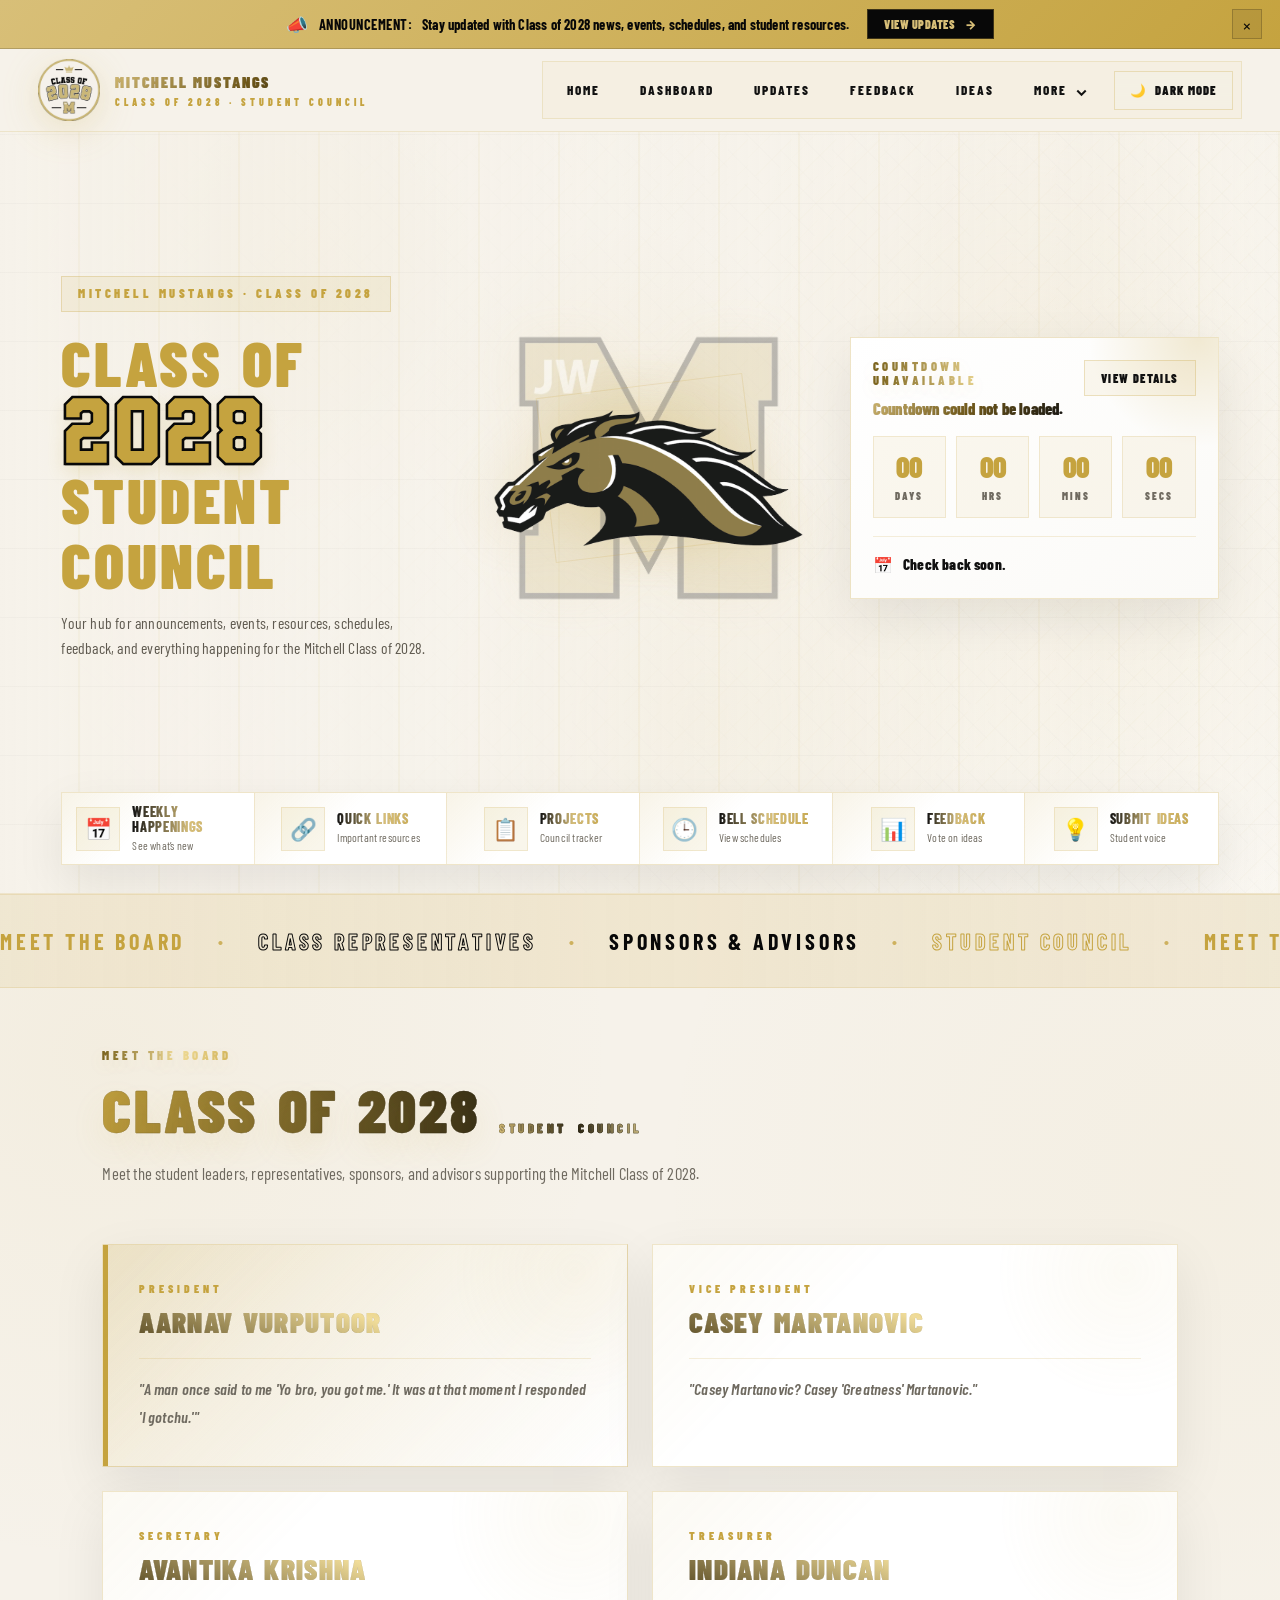
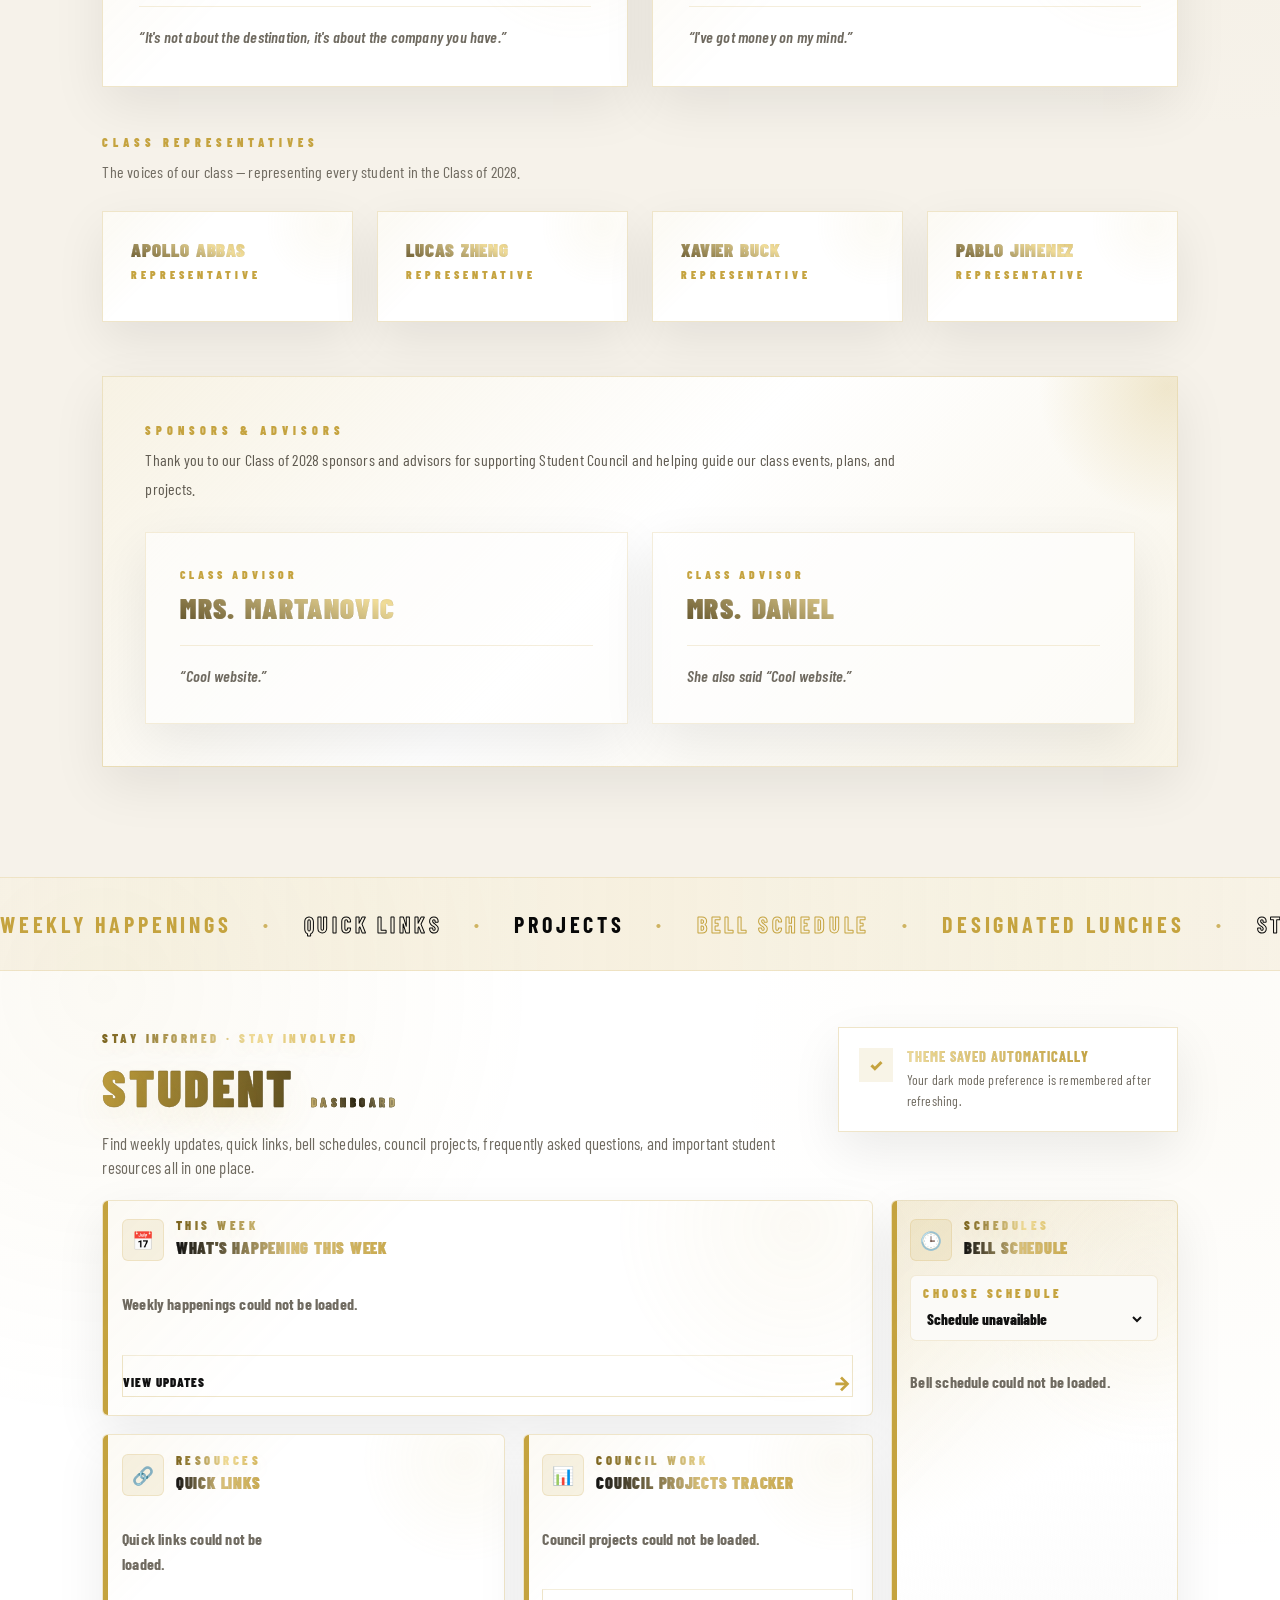
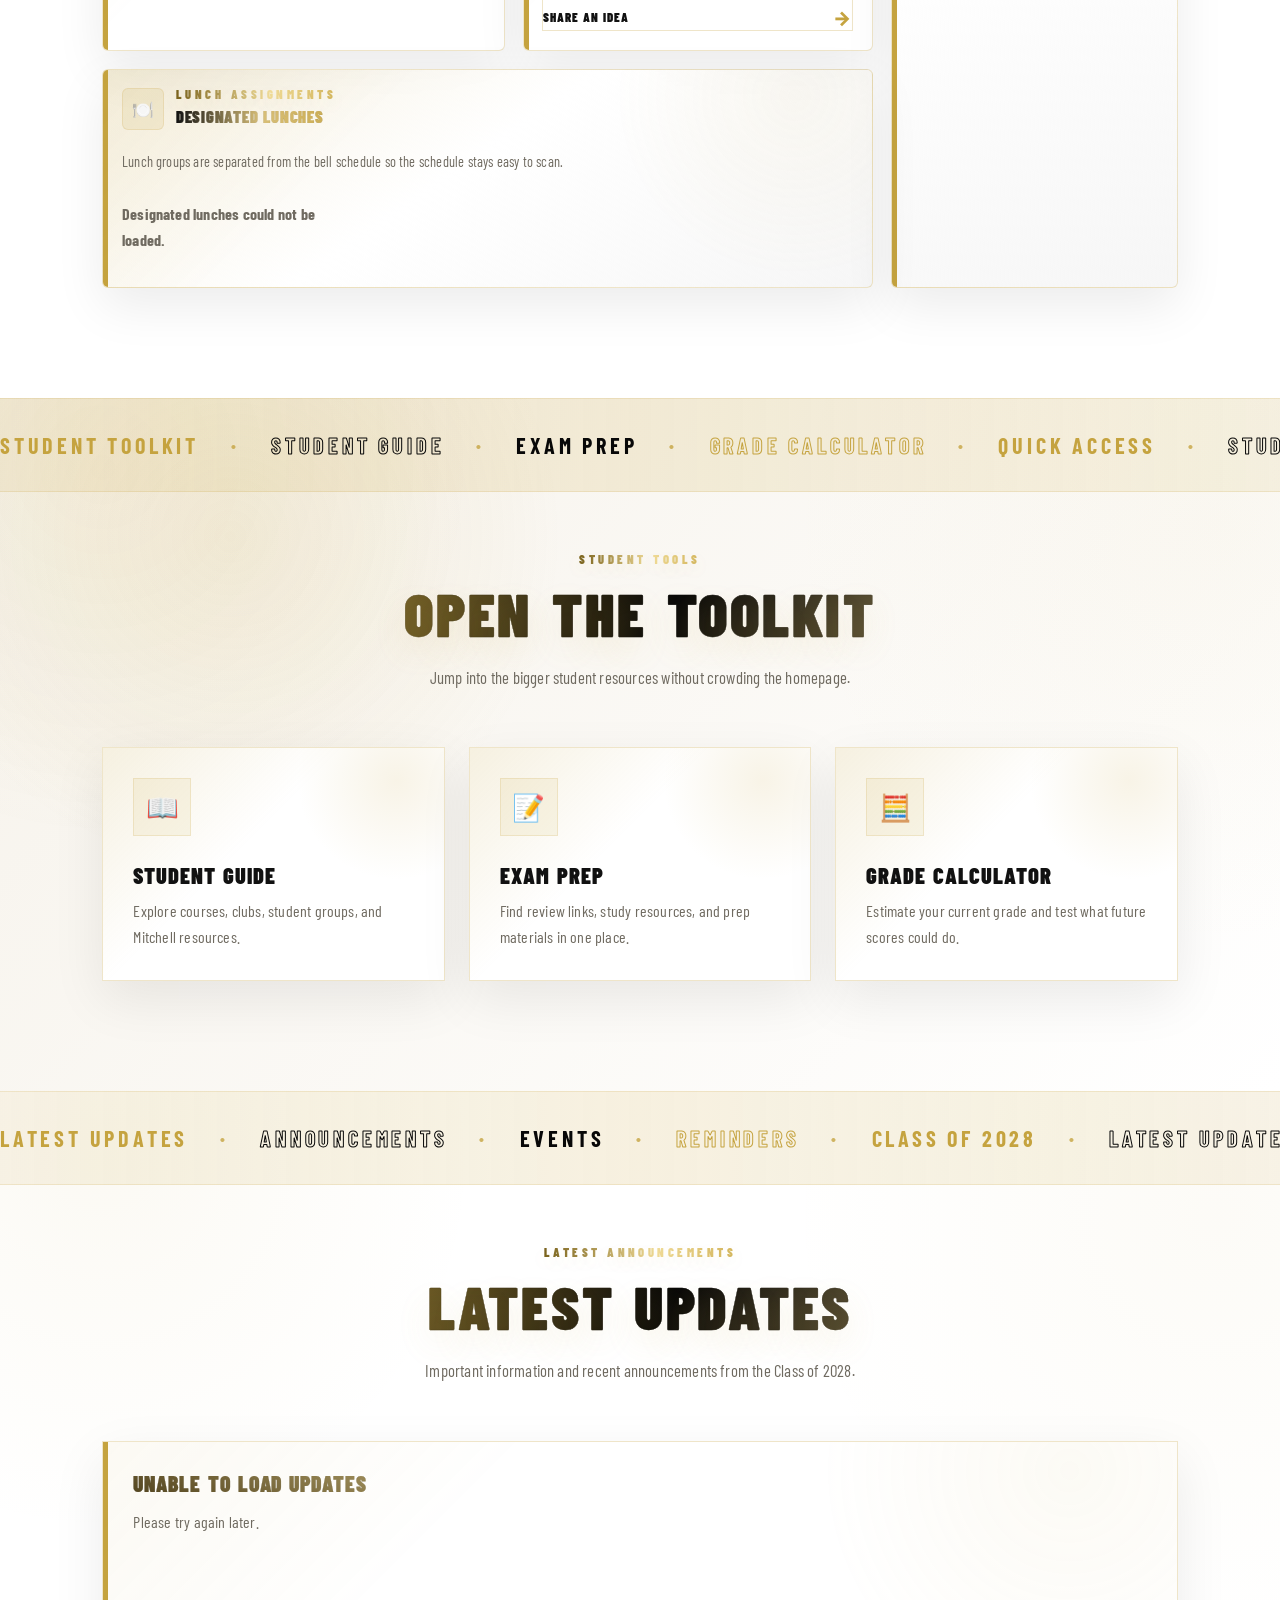
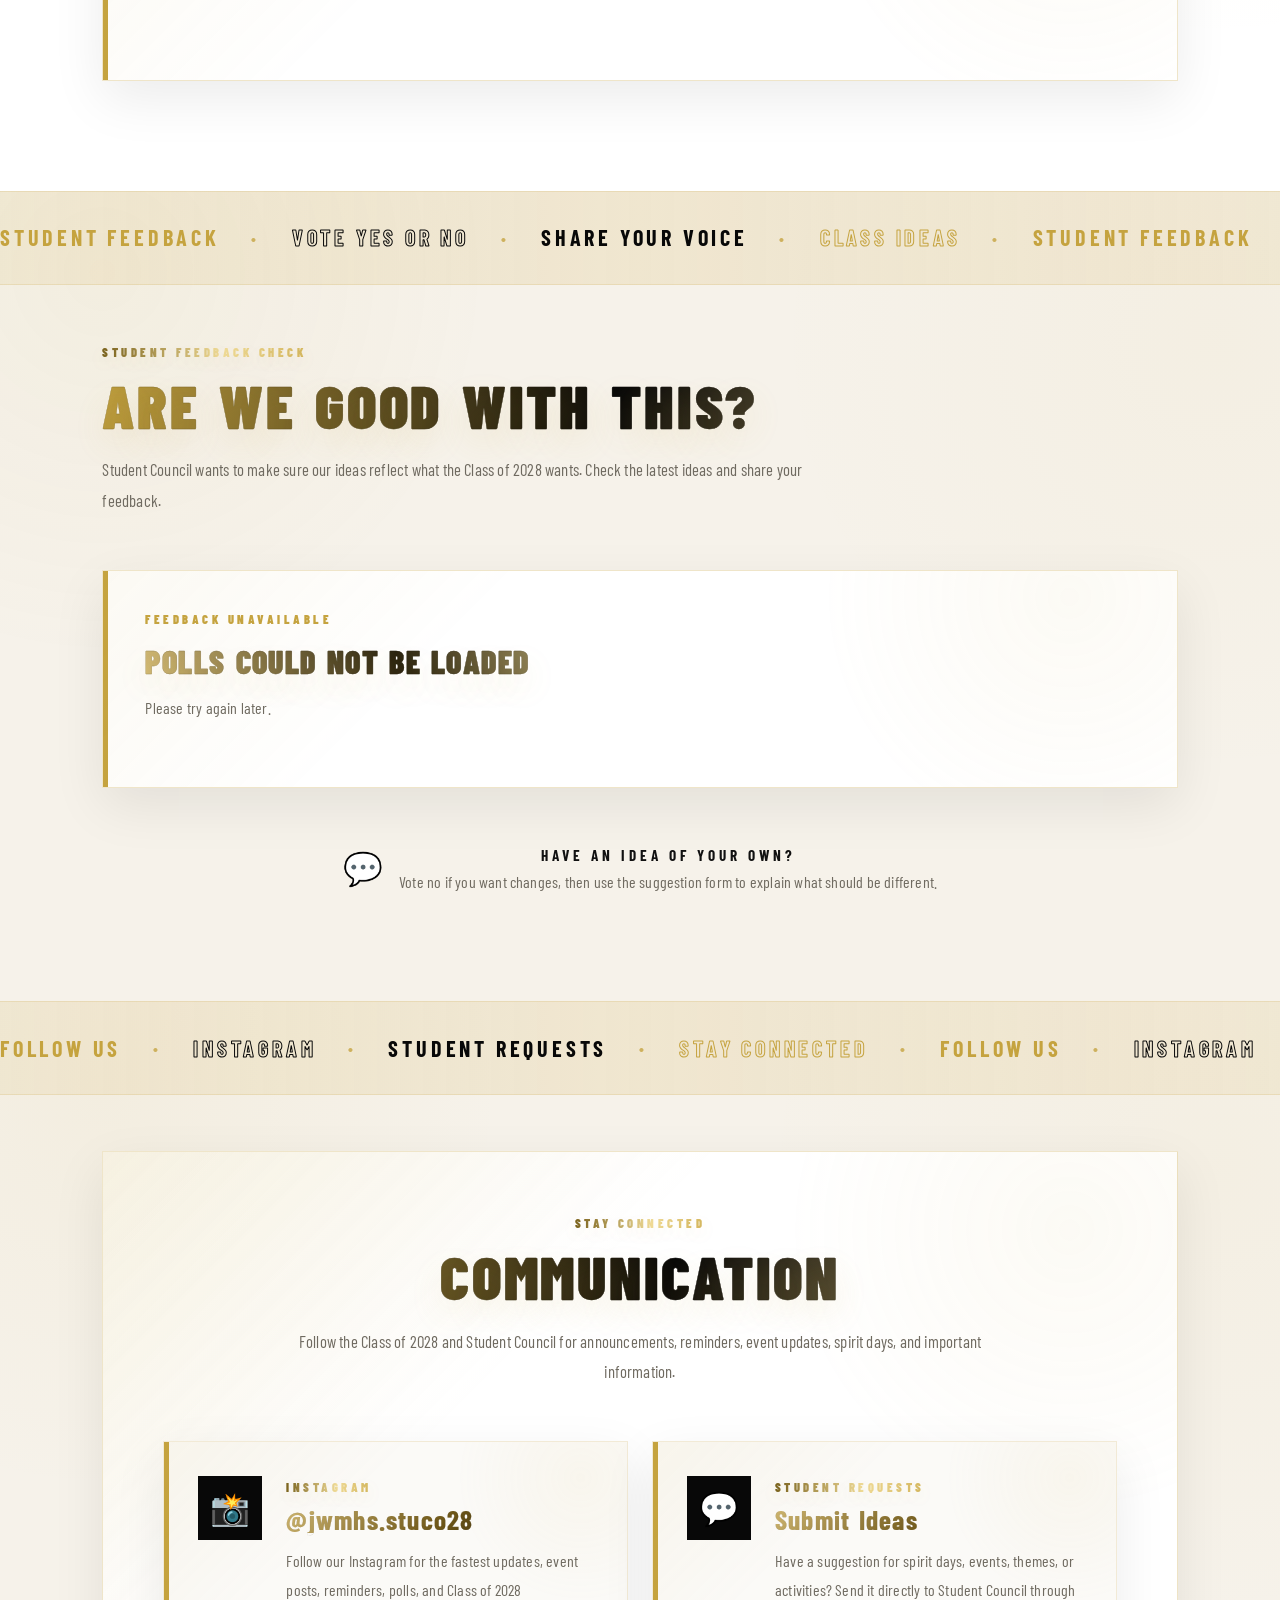
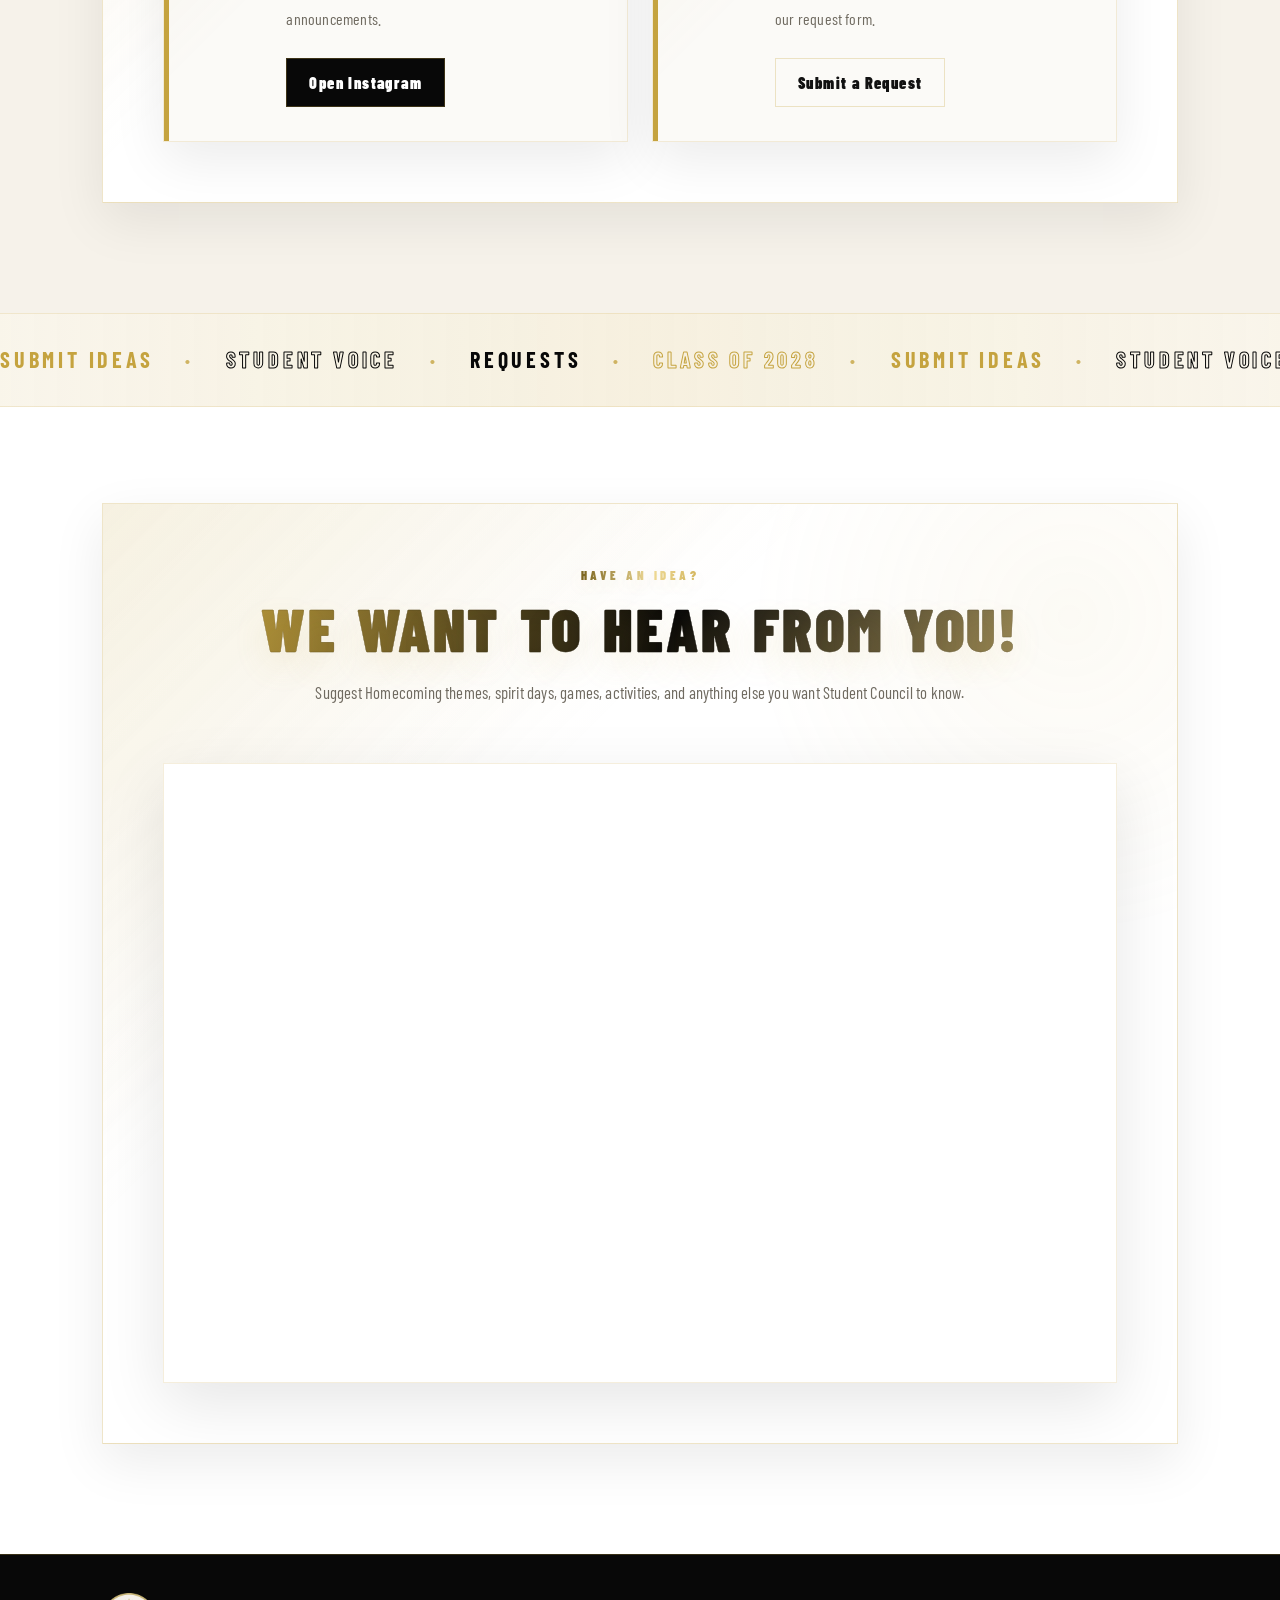
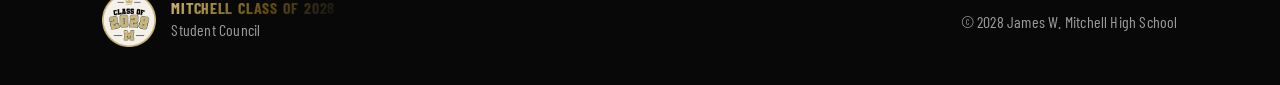
==== commit 15e0ebde: "Add files via upload" ====
--- a/index.html
+++ b/index.html
@@ -102,7 +102,7 @@
   <link rel="preconnect" href="https://fonts.googleapis.com">
   <link rel="preconnect" href="https://fonts.gstatic.com" crossorigin>
 
-  <link href="https://fonts.googleapis.com/css2?family=Graduate&family=Inter:wght@400;500;600;700;800;900&display=swap" rel="stylesheet">
+  <link href="https://fonts.googleapis.com/css2?family=Barlow+Condensed:wght@400;500;600;700;800;900&family=Graduate&family=Inter:wght@400;500;600;700;800;900&display=swap" rel="stylesheet">
 
 </head>
 
@@ -149,7 +149,7 @@
 
   <nav class="top-nav">
 
-    <a href="#home" class="brand">
+    <a href="index.html" class="brand">
 
       <img src="images/logo.png" class="logo" alt="Class of 2028 Logo">
 
@@ -168,7 +168,7 @@
 
     <div class="nav-tabs" id="nav-tabs">
 
-      <a href="#home" class="tab active">
+      <a href="index.html" class="tab active">
         Home
       </a>
 
@@ -201,19 +201,15 @@
             Council
           </a>
 
-          <a href="#about" class="tab more-menu-link">
-            About
-          </a>
-
-          <a href="#courses" class="tab more-menu-link">
+          <a href="student-guide.html" class="tab more-menu-link">
             Student Guide
           </a>
 
-          <a href="#exam-prep" class="tab more-menu-link">
+          <a href="exam-prep.html" class="tab more-menu-link">
             Exam Prep
           </a>
 
-          <a href="#calculator" class="tab more-menu-link">
+          <a href="calculator.html" class="tab more-menu-link">
             Calculator
           </a>
 
@@ -236,7 +232,7 @@
 
   <div class="mobile-menu-panel" id="mobile-menu-panel">
 
-    <a href="#home" class="mobile-menu-link active">
+    <a href="index.html" class="mobile-menu-link active">
       Home
     </a>
 
@@ -248,10 +244,6 @@
       Dashboard
     </a>
 
-    <a href="#about" class="mobile-menu-link">
-      About
-    </a>
-
     <a href="#events" class="mobile-menu-link">
       Updates
     </a>
@@ -260,15 +252,15 @@
       Feedback
     </a>
 
-    <a href="#courses" class="mobile-menu-link">
+    <a href="student-guide.html" class="mobile-menu-link">
       Student Guide
     </a>
 
-    <a href="#exam-prep" class="mobile-menu-link">
+    <a href="exam-prep.html" class="mobile-menu-link">
       Exam Prep
     </a>
 
-    <a href="#calculator" class="mobile-menu-link">
+    <a href="calculator.html" class="mobile-menu-link">
       Calculator
     </a>
 
@@ -823,56 +815,34 @@
 
       </div>
 
-      <!-- FAQ -->
-
-      <div class="dashboard-card faq-card">
+      <!-- DESIGNATED LUNCHES -->
+
+      <div class="dashboard-card lunch-card">
 
         <div class="dashboard-card-header">
 
           <div class="dashboard-icon">
-            ?
+            🍽️
           </div>
 
           <div>
-            <span>HELP</span>
-            <h3>FAQ</h3>
-          </div>
-
-        </div>
-
-        <div id="faq-container" class="faq-list">
+            <span>LUNCH ASSIGNMENTS</span>
+            <h3>Designated Lunches</h3>
+          </div>
+
+        </div>
+
+        <p class="lunch-card-intro">
+          Lunch groups are separated from the bell schedule so the schedule stays easy to scan.
+        </p>
+
+        <div id="designated-lunches-container" class="designated-lunch-list">
 
           <div class="dashboard-loading">
-            Loading FAQs...
-          </div>
-
-        </div>
-
-      </div>
-
-      <!-- STUDENT VOICE CARD -->
-
-      <div class="dashboard-card voice-card">
-
-        <div class="voice-quote">
-          “
-        </div>
-
-        <h3>
-          Your Voice.
-          <span>Your Class.</span>
-          Our Future.
-        </h3>
-
-        <p>
-          Get involved, share ideas, and help make the Class of 2028 the best it can be.
-        </p>
-
-        <a href="#requests" class="voice-btn">
-          Submit Your Idea
-        </a>
-
-        <img src="images/mustang.png" alt="Mitchell Mustang" class="voice-mustang">
+            Loading designated lunches...
+          </div>
+
+        </div>
 
       </div>
 
@@ -883,72 +853,50 @@
 </section>
 
 <!-- =========================
-     ABOUT
+     STUDENT TOOLS LAUNCH
 ========================= -->
 
-<section class="section about-clean" id="about">
-
-  <div class="section-heading left">
-
-    <span>WELCOME</span>
+<section class="section tools-launch-section" id="student-tools">
+
+  <div class="section-heading center">
+
+    <span>STUDENT TOOLS</span>
 
     <h2>
-      Mitchell Mustangs
+      Open The Toolkit
     </h2>
 
     <p>
-      Welcome to the official Class of 2028 website. This site is designed to
-      keep students informed, connected, and involved throughout the school year.
+      Jump into the bigger student resources without crowding the homepage.
     </p>
 
   </div>
 
-  <div class="about-clean-grid">
-
-    <div class="about-feature-card">
-
-      <span class="card-number">
-        01
-      </span>
-
-      <h3>Announcements</h3>
-
-      <p>
-        Stay updated with student council news, important reminders, spirit
-        events, Homecoming, Prom, and school activities.
-      </p>
-
-    </div>
-
-    <div class="about-feature-card">
-
-      <span class="card-number">
-        02
-      </span>
-
-      <h3>Student Voice</h3>
-
-      <p>
-        Submit ideas for themes, pep rallies, games, events, and improvements
-        directly to the Class of 2028 council.
-      </p>
-
-    </div>
-
-    <div class="about-feature-card">
-
-      <span class="card-number">
-        03
-      </span>
-
-      <h3>Resources</h3>
-
-      <p>
-        Use the Student Guide to explore courses, clubs, student groups,
-        resources, and tools made for Mitchell students.
-      </p>
-
-    </div>
+  <div class="tools-launch-grid">
+
+    <a href="student-guide.html" class="tools-launch-card">
+      <span>📖</span>
+      <div>
+        <strong>Student Guide</strong>
+        <p>Explore courses, clubs, student groups, and Mitchell resources.</p>
+      </div>
+    </a>
+
+    <a href="exam-prep.html" class="tools-launch-card">
+      <span>📝</span>
+      <div>
+        <strong>Exam Prep</strong>
+        <p>Find review links, study resources, and prep materials in one place.</p>
+      </div>
+    </a>
+
+    <a href="calculator.html" class="tools-launch-card">
+      <span>🧮</span>
+      <div>
+        <strong>Grade Calculator</strong>
+        <p>Estimate your current grade and test what future scores could do.</p>
+      </div>
+    </a>
 
   </div>
 
@@ -1240,7 +1188,7 @@
 
     <p>
       Find AP exam review channels, playlists, practice resources, and study
-      links organized by course.
+      links organized by subject.
     </p>
 
   </div>
@@ -1582,7 +1530,7 @@
 
 </nav>
 
-<script src="script.js"></script>
+<script src="script.js?v=dashboard-lunches-20260515"></script>
 
 <script data-goatcounter="https://jwmhs2028.goatcounter.com/count"
         async src="//gc.zgo.at/count.js"></script>
--- a/style.css
+++ b/style.css
@@ -28,7 +28,7 @@
 }
 
 body{
-    font-family:'Inter',sans-serif;
+    font-family:'Barlow Condensed','Inter',sans-serif;
     background:var(--page-bg);
     color:var(--text);
     overflow-x:hidden;
@@ -49,7 +49,7 @@
 input,
 select,
 textarea{
-    font-family:'Inter',sans-serif;
+    font-family:'Barlow Condensed','Inter',sans-serif;
 }
 
 button{
@@ -516,6 +516,36 @@
         padding:17px 32px;
         font-size:.98rem;
         letter-spacing:2.5px;
+    }
+
+}
+
+@media(max-width:768px){
+
+    body{
+        padding-bottom:64px !important;
+    }
+
+    .site-footer{
+        padding-bottom:78px !important;
+    }
+
+    .mobile-bottom-nav{
+        left:6px !important;
+        right:6px !important;
+        bottom:6px !important;
+        min-height:52px !important;
+        padding:5px 6px !important;
+        gap:2px !important;
+    }
+
+    .mobile-bottom-link{
+        gap:2px !important;
+        font-size:.55rem !important;
+    }
+
+    .mobile-bottom-link span{
+        font-size:1rem !important;
     }
 
 }
@@ -736,6 +766,1268 @@
     background-image:linear-gradient(135deg,#f6f2ea 0%,#d8bf78 30%,#b58f2b 58%,#fff4bf 82%,#c5a33f 100%) !important;
 }
 
+/* FINAL OVERRIDE: dashboard rebuild, readable condensed headings, and entry motion. */
+@keyframes siteEntryFadeFinal{
+    from{ opacity:0; transform:translateY(16px); filter:blur(8px); }
+    to{ opacity:1; transform:translateY(0); filter:blur(0); }
+}
+
+body,
+button,
+input,
+select,
+textarea{
+    font-family:'Barlow Condensed','Inter',sans-serif !important;
+}
+
+.top-nav,
+.makeover-alert,
+.hero-clean,
+.makeover-quick-strip,
+.section,
+.request-section,
+.site-footer{
+    animation:siteEntryFadeFinal .85s cubic-bezier(.16,1,.3,1) both !important;
+}
+
+.top-nav{ animation-delay:.06s !important; }
+.hero-clean{ animation-delay:.14s !important; }
+.makeover-quick-strip{ animation-delay:.22s !important; }
+.section{ animation-delay:.28s !important; }
+
+.section-heading h2,
+.hero-copy h1,
+.makeover-hero-left h1,
+.guide-hero h2,
+.voice-card h3,
+.poll-card h3,
+.featured-poll-card h3,
+.grade-heading,
+.final-grade-box h2,
+.prediction-box h2,
+.communication-content h3,
+.footer-brand h3,
+.dashboard-card-header h3,
+.weekly-main h4,
+.project-info h4,
+.course-list-main h3,
+.detail-title-wrap h3,
+.council-clean-card h3,
+.advisor-card h3,
+.rep-card h3,
+.about-feature-card h3,
+.resource-card h3,
+.event-card h3,
+.tools-launch-card strong,
+.makeover-strip-card strong{
+    letter-spacing:.045em !important;
+    word-spacing:.08em !important;
+    line-height:1.04 !important;
+}
+
+.section-heading span,
+.section-tag,
+.makeover-hero-kicker,
+.eyebrow,
+.dashboard-card-header span,
+.communication-label,
+.hero-countdown-top span,
+.card-number,
+.poll-label,
+.guide-filter label,
+.bell-select-wrap label{
+    font-size:clamp(.78rem,.8vw,.95rem) !important;
+    letter-spacing:.28em !important;
+    line-height:1.1 !important;
+}
+
+.dashboard-grid{
+    display:grid !important;
+    grid-template-columns:1.15fr 1fr .82fr !important;
+    grid-template-areas:
+        "weekly weekly bell"
+        "quick projects bell"
+        "voice voice bell" !important;
+    gap:18px !important;
+    align-items:stretch !important;
+}
+
+.weekly-card{ grid-area:weekly !important; }
+.quick-links-card{ grid-area:quick !important; }
+.projects-card{ grid-area:projects !important; }
+.bell-card{ grid-area:bell !important; }
+.voice-card{ grid-area:voice !important; }
+
+.faq-card{
+    display:none !important;
+}
+
+.bell-card{
+    display:flex !important;
+    flex-direction:column !important;
+    min-height:100% !important;
+}
+
+.bell-card .bell-schedule-list{
+    flex:1 1 auto !important;
+    max-height:640px !important;
+    overflow:auto !important;
+}
+
+.topic-item::before{
+    content:"✓" !important;
+}
+
+.form-container{
+    height:620px !important;
+    max-height:72vh !important;
+}
+
+@media(max-width:768px){
+
+    .section-heading h2,
+    .hero-copy h1,
+    .makeover-hero-left h1{
+        letter-spacing:.025em !important;
+        word-spacing:.05em !important;
+    }
+
+    .section-heading span,
+    .section-tag,
+    .makeover-hero-kicker,
+    .eyebrow,
+    .dashboard-card-header span,
+    .communication-label,
+    .hero-countdown-top span,
+    .card-number,
+    .poll-label,
+    .guide-filter label,
+    .bell-select-wrap label{
+        font-size:.72rem !important;
+        letter-spacing:.22em !important;
+    }
+
+    .dashboard-grid{
+        grid-template-columns:repeat(2,minmax(0,1fr)) !important;
+        grid-template-areas:
+            "weekly weekly"
+            "quick bell"
+            "projects bell"
+            "voice voice" !important;
+        gap:8px !important;
+    }
+
+    .bell-card .bell-schedule-list{
+        max-height:260px !important;
+    }
+
+}
+
+@media(prefers-reduced-motion:reduce){
+
+    .top-nav,
+    .makeover-alert,
+    .hero-clean,
+    .makeover-quick-strip,
+    .section,
+    .request-section,
+    .site-footer{
+        animation:none !important;
+        filter:none !important;
+        transform:none !important;
+    }
+
+}
+
+/* Final dashboard, typography, and entry-motion cleanup. */
+@keyframes siteEntryFade{
+    from{
+        opacity:0;
+        transform:translateY(18px);
+        filter:blur(8px);
+    }
+
+    to{
+        opacity:1;
+        transform:translateY(0);
+        filter:blur(0);
+    }
+}
+
+body{
+    letter-spacing:.012em;
+}
+
+.top-nav,
+.makeover-alert,
+.hero-clean,
+.makeover-quick-strip,
+.section,
+.request-section,
+.site-footer{
+    animation:siteEntryFade .85s cubic-bezier(.16,1,.3,1) both;
+}
+
+.makeover-alert{ animation-delay:.02s; }
+.top-nav{ animation-delay:.08s; }
+.hero-clean{ animation-delay:.16s; }
+.makeover-quick-strip{ animation-delay:.24s; }
+.section{ animation-delay:.28s; }
+
+.section-heading h2,
+.hero-copy h1,
+.makeover-hero-left h1,
+.guide-hero h2,
+.voice-card h3,
+.poll-card h3,
+.featured-poll-card h3,
+.grade-heading,
+.final-grade-box h2,
+.prediction-box h2,
+.communication-content h3,
+.footer-brand h3,
+.dashboard-card-header h3,
+.weekly-main h4,
+.project-info h4,
+.course-list-main h3,
+.detail-title-wrap h3,
+.council-clean-card h3,
+.advisor-card h3,
+.rep-card h3,
+.about-feature-card h3,
+.resource-card h3,
+.event-card h3,
+.tools-launch-card strong,
+.makeover-strip-card strong{
+    letter-spacing:.045em !important;
+    word-spacing:.08em !important;
+    line-height:1.02 !important;
+}
+
+.section-heading span,
+.section-tag,
+.makeover-hero-kicker,
+.eyebrow,
+.dashboard-card-header span,
+.communication-label,
+.hero-countdown-top span,
+.card-number,
+.poll-label,
+.guide-filter label,
+.bell-select-wrap label{
+    font-size:clamp(.78rem,.8vw,.95rem) !important;
+    letter-spacing:.28em !important;
+    line-height:1.1 !important;
+}
+
+.dashboard-grid{
+    display:grid !important;
+    grid-template-columns:1.15fr 1fr .82fr !important;
+    grid-template-areas:
+        "weekly weekly bell"
+        "quick projects bell"
+        "voice voice bell" !important;
+    gap:18px !important;
+    align-items:stretch;
+}
+
+.weekly-card{ grid-area:weekly !important; }
+.quick-links-card{ grid-area:quick !important; }
+.projects-card{ grid-area:projects !important; }
+.bell-card{ grid-area:bell !important; }
+.voice-card{ grid-area:voice !important; }
+
+.faq-card{
+    display:none !important;
+}
+
+.bell-card{
+    display:flex !important;
+    flex-direction:column;
+    min-height:100%;
+}
+
+.bell-card .bell-schedule-list{
+    flex:1 1 auto;
+    max-height:640px;
+    overflow:auto;
+}
+
+@media(max-width:768px){
+
+    .section-heading h2,
+    .hero-copy h1,
+    .makeover-hero-left h1{
+        letter-spacing:.025em !important;
+        word-spacing:.05em !important;
+    }
+
+    .section-heading span,
+    .section-tag,
+    .makeover-hero-kicker,
+    .eyebrow,
+    .dashboard-card-header span,
+    .communication-label,
+    .hero-countdown-top span,
+    .card-number,
+    .poll-label,
+    .guide-filter label,
+    .bell-select-wrap label{
+        font-size:.72rem !important;
+        letter-spacing:.22em !important;
+    }
+
+    .dashboard-grid{
+        grid-template-columns:repeat(2,minmax(0,1fr)) !important;
+        grid-template-areas:
+            "weekly weekly"
+            "quick bell"
+            "projects bell"
+            "voice voice" !important;
+        gap:8px !important;
+    }
+
+    .bell-card .bell-schedule-list{
+        max-height:260px !important;
+    }
+
+}
+
+@media(prefers-reduced-motion:reduce){
+
+    .top-nav,
+    .makeover-alert,
+    .hero-clean,
+    .makeover-quick-strip,
+    .section,
+    .request-section,
+    .site-footer{
+        animation:none !important;
+        filter:none !important;
+        transform:none !important;
+    }
+
+}
+
+/* Absolute final density/layout pass for the 2029-style compact UI. */
+body,
+button,
+input,
+select,
+textarea{
+    font-family:'Barlow Condensed','Inter',sans-serif !important;
+}
+
+.topic-item::before{
+    content:"✓" !important;
+}
+
+.form-container{
+    height:620px !important;
+    max-height:72vh;
+}
+
+.dashboard-grid{
+    display:grid !important;
+    grid-template-columns:1.15fr 1fr .82fr !important;
+    grid-template-areas:
+        "weekly weekly bell"
+        "quick projects bell"
+        "voice voice bell" !important;
+    gap:18px !important;
+    align-items:stretch;
+}
+
+.weekly-card{ grid-area:weekly !important; }
+.quick-links-card{ grid-area:quick !important; }
+.projects-card{ grid-area:projects !important; }
+.bell-card{ grid-area:bell !important; }
+.faq-card{ grid-area:faq !important; }
+.voice-card{ grid-area:voice !important; }
+
+.faq-card{
+    display:none !important;
+}
+
+.bell-card{
+    display:flex;
+    flex-direction:column;
+    min-height:100%;
+}
+
+.bell-card .bell-schedule-list{
+    flex:1 1 auto;
+    max-height:640px;
+    overflow:auto;
+}
+
+.dashboard-card{
+    padding:20px !important;
+}
+
+.dashboard-icon{
+    width:40px !important;
+    height:40px !important;
+    font-size:1.1rem !important;
+}
+
+.quick-link-tile{
+    min-height:74px !important;
+    padding:10px !important;
+}
+
+.bell-period-row{
+    padding:9px 10px !important;
+}
+
+.lunch-row{
+    grid-template-columns:54px .7fr 1.3fr !important;
+}
+
+.guide-hero{
+    display:none !important;
+}
+
+.student-guide-shell{
+    padding:26px !important;
+}
+
+.guide-layout{
+    grid-template-columns:minmax(330px,.9fr) minmax(0,1.1fr) !important;
+    gap:16px !important;
+}
+
+.course-list,
+.course-detail-panel{
+    height:430px !important;
+    min-height:430px !important;
+    max-height:430px !important;
+}
+
+.detail-info-grid,
+.topic-list{
+    grid-template-columns:repeat(2,minmax(0,1fr)) !important;
+}
+
+@media(max-width:768px){
+
+    body{
+        font-size:15px;
+    }
+
+    .section{
+        padding:calc(48px + var(--ticker-height)) 12px 48px !important;
+    }
+
+    .section-heading{
+        margin-bottom:20px !important;
+    }
+
+    .section-heading h2{
+        font-size:2rem !important;
+        line-height:.95 !important;
+    }
+
+    .section-heading p{
+        font-size:.86rem !important;
+        line-height:1.35 !important;
+    }
+
+    .mobile-home-preview{
+        display:none !important;
+    }
+
+    .makeover-quick-strip{
+        width:calc(100% - 24px) !important;
+        margin:0 12px 18px !important;
+        grid-template-columns:repeat(2,minmax(0,1fr)) !important;
+    }
+
+    .makeover-strip-card{
+        min-height:54px !important;
+        padding:8px !important;
+        gap:8px !important;
+    }
+
+    .makeover-strip-card > span{
+        width:34px !important;
+        height:34px !important;
+        font-size:1rem !important;
+    }
+
+    .makeover-strip-card strong{
+        font-size:.75rem !important;
+    }
+
+    .makeover-strip-card p{
+        font-size:.66rem !important;
+        margin-top:1px !important;
+    }
+
+    .dashboard-grid{
+        grid-template-columns:repeat(2,minmax(0,1fr)) !important;
+        grid-template-areas:
+            "weekly weekly"
+            "quick bell"
+            "projects bell"
+            "voice voice" !important;
+        gap:8px !important;
+    }
+
+    .dashboard-card{
+        padding:10px !important;
+    }
+
+    .dashboard-card-header{
+        gap:7px !important;
+        margin-bottom:8px !important;
+    }
+
+    .dashboard-icon{
+        width:30px !important;
+        height:30px !important;
+        font-size:.88rem !important;
+    }
+
+    .dashboard-card-header span{
+        font-size:.54rem !important;
+        letter-spacing:1.5px !important;
+        margin-bottom:3px !important;
+    }
+
+    .dashboard-card-header h3{
+        font-size:.78rem !important;
+        line-height:1.05 !important;
+    }
+
+    .weekly-item{
+        grid-template-columns:44px minmax(0,1fr) auto !important;
+        gap:8px !important;
+        padding:8px !important;
+    }
+
+    .weekly-date{
+        text-align:center !important;
+        border-right:1px solid var(--border-soft) !important;
+        border-bottom:none !important;
+        padding:0 8px 0 0 !important;
+    }
+
+    .weekly-date span,
+    .weekly-tag{
+        font-size:.58rem !important;
+    }
+
+    .weekly-date strong,
+    .weekly-main h4,
+    .project-info h4{
+        font-size:.72rem !important;
+    }
+
+    .weekly-main p,
+    .project-info p{
+        font-size:.68rem !important;
+        line-height:1.2 !important;
+    }
+
+    .quick-links-grid{
+        grid-template-columns:repeat(2,minmax(0,1fr)) !important;
+        gap:6px !important;
+    }
+
+    .quick-link-tile{
+        min-height:58px !important;
+        padding:6px !important;
+        gap:4px !important;
+    }
+
+    .quick-link-tile span{
+        font-size:.98rem !important;
+    }
+
+    .quick-link-tile strong{
+        font-size:.62rem !important;
+    }
+
+    .quick-link-tile small{
+        display:none !important;
+    }
+
+    .project-row{
+        grid-template-columns:minmax(0,1fr) !important;
+        gap:4px !important;
+        padding:7px 0 !important;
+    }
+
+    .project-status{
+        width:max-content;
+        padding:4px 6px !important;
+        font-size:.54rem !important;
+    }
+
+    .bell-select-wrap{
+        padding:7px !important;
+        margin-bottom:7px !important;
+    }
+
+    .bell-schedule-list{
+        max-height:280px !important;
+        overflow:auto !important;
+        gap:6px !important;
+    }
+
+    .bell-period-row{
+        padding:7px !important;
+    }
+
+    .bell-period-main{
+        grid-template-columns:minmax(0,1fr) auto !important;
+        gap:6px !important;
+    }
+
+    .bell-period-main h4,
+    .bell-period-main p{
+        font-size:.7rem !important;
+    }
+
+    .bell-period-main p{
+        text-align:right !important;
+    }
+
+    .bell-note{
+        font-size:.62rem !important;
+        line-height:1.25 !important;
+    }
+
+    .lunch-list{
+        margin-top:6px !important;
+        padding:6px !important;
+        gap:4px !important;
+    }
+
+    .lunch-row{
+        grid-template-columns:34px .7fr 1.3fr !important;
+        gap:5px !important;
+        font-size:.58rem !important;
+        border-bottom:none !important;
+        padding-bottom:0 !important;
+    }
+
+    .faq-question{
+        padding:8px !important;
+        font-size:.68rem !important;
+    }
+
+    .faq-answer{
+        padding:0 8px 8px !important;
+        font-size:.66rem !important;
+    }
+
+    #events-container,
+    .poll-grid,
+    .about-clean-grid,
+    .resource-card-grid{
+        grid-template-columns:repeat(2,minmax(0,1fr)) !important;
+        gap:10px !important;
+    }
+
+    .event-card,
+    .poll-card,
+    .about-feature-card,
+    .resource-card{
+        padding:12px !important;
+        min-height:0 !important;
+    }
+
+    .event-card h3,
+    .poll-card h3,
+    .about-feature-card h3,
+    .resource-card h3{
+        font-size:.82rem !important;
+        line-height:1.05 !important;
+    }
+
+    .event-card p,
+    .poll-card p,
+    .about-feature-card p,
+    .resource-card p{
+        font-size:.68rem !important;
+        line-height:1.25 !important;
+    }
+
+    .student-guide-shell{
+        padding:12px !important;
+    }
+
+    .guide-tabs{
+        display:grid !important;
+        grid-template-columns:repeat(3,minmax(0,1fr)) !important;
+        overflow:visible !important;
+    }
+
+    .guide-tab{
+        min-width:0 !important;
+        padding:8px 6px !important;
+        font-size:.62rem !important;
+        letter-spacing:.3px !important;
+    }
+
+    #course-search-input,
+    #club-search-input{
+        padding:9px 10px !important;
+        font-size:.78rem !important;
+    }
+
+    .guide-filters{
+        grid-template-columns:repeat(3,minmax(0,1fr)) !important;
+        gap:6px !important;
+        margin:8px 0 10px !important;
+    }
+
+    .guide-filter{
+        padding:7px !important;
+    }
+
+    .guide-filter label,
+    .bell-select-wrap label{
+        font-size:.56rem !important;
+        letter-spacing:1.3px !important;
+    }
+
+    .guide-filter select,
+    .bell-select-wrap select{
+        font-size:.74rem !important;
+    }
+
+    .guide-layout{
+        grid-template-columns:minmax(130px,.92fr) minmax(0,1.08fr) !important;
+        gap:8px !important;
+    }
+
+    .course-list,
+    .course-detail-panel{
+        height:390px !important;
+        min-height:390px !important;
+        max-height:390px !important;
+    }
+
+    .course-list{
+        padding-right:4px !important;
+    }
+
+    .course-list-card{
+        grid-template-columns:26px minmax(0,1fr) !important;
+        gap:6px !important;
+        padding:7px !important;
+        margin-bottom:6px !important;
+    }
+
+    .course-icon{
+        width:26px !important;
+        height:26px !important;
+        font-size:.72rem !important;
+    }
+
+    .course-list-main h3{
+        font-size:.68rem !important;
+        line-height:1.05 !important;
+        margin-bottom:4px !important;
+    }
+
+    .course-tags{
+        gap:4px !important;
+    }
+
+    .course-tag{
+        padding:3px 4px !important;
+        font-size:.5rem !important;
+    }
+
+    .course-grade,
+    .course-rating-small{
+        grid-column:2 !important;
+        font-size:.56rem !important;
+        text-align:left !important;
+    }
+
+    .course-rating-small span{
+        display:inline !important;
+        font-size:.52rem !important;
+    }
+
+    .course-detail-panel{
+        padding:10px !important;
+    }
+
+    .detail-top{
+        gap:8px !important;
+        margin-bottom:10px !important;
+    }
+
+    .detail-title-wrap{
+        gap:6px !important;
+    }
+
+    .detail-title-wrap h3{
+        font-size:.78rem !important;
+    }
+
+    .detail-rating{
+        font-size:.88rem !important;
+    }
+
+    .detail-description{
+        font-size:.64rem !important;
+        line-height:1.25 !important;
+        margin-bottom:8px !important;
+    }
+
+    .detail-info-grid{
+        grid-template-columns:repeat(2,minmax(0,1fr)) !important;
+        gap:6px !important;
+        padding-top:8px !important;
+        margin-bottom:8px !important;
+    }
+
+    .detail-info-item{
+        grid-template-columns:14px minmax(0,1fr) !important;
+        gap:3px !important;
+        font-size:.56rem !important;
+    }
+
+    .detail-info-item p{
+        grid-column:2 !important;
+    }
+
+    .detail-topics h4,
+    .rating-breakdown h4{
+        font-size:.62rem !important;
+        margin-bottom:6px !important;
+    }
+
+    .topic-list{
+        grid-template-columns:repeat(2,minmax(0,1fr)) !important;
+        gap:4px !important;
+    }
+
+    .topic-item{
+        font-size:.56rem !important;
+    }
+
+    .topic-item::before{
+        width:12px !important;
+        height:12px !important;
+        font-size:.48rem !important;
+        margin-right:4px !important;
+    }
+
+    .rating-row{
+        grid-template-columns:24px 1fr 28px !important;
+        gap:5px !important;
+        font-size:.56rem !important;
+    }
+
+    .form-container{
+        height:540px !important;
+        max-height:68vh !important;
+        margin-top:14px !important;
+    }
+
+}
+
+@media(max-width:520px){
+
+    .guide-layout{
+        grid-template-columns:minmax(118px,.9fr) minmax(0,1.1fr) !important;
+    }
+
+    .course-list,
+    .course-detail-panel{
+        height:370px !important;
+        min-height:370px !important;
+        max-height:370px !important;
+    }
+
+    .bell-schedule-list{
+        max-height:260px !important;
+    }
+
+}
+
+/* Compact 2029-inspired UI pass */
+.tab,
+.more-menu-toggle,
+.theme-toggle,
+.primary-btn,
+.secondary-btn,
+.dashboard-card-link,
+.voice-btn,
+.communication-btn,
+.guide-tab,
+.grade-btn,
+.poll-vote-btn,
+.suggest-change-btn,
+.guide-request-btn,
+.makeover-alert-btn,
+.hero-countdown-btn{
+    min-height:0;
+    border:1px solid var(--border);
+    box-shadow:none;
+    letter-spacing:1.4px;
+}
+
+.dashboard-section{
+    padding-top:calc(82px + var(--ticker-height));
+}
+
+.dashboard-shell{
+    max-width:1420px;
+}
+
+.dashboard-heading-row{
+    align-items:end;
+    margin-bottom:18px;
+}
+
+.dashboard-heading-row .section-heading{
+    margin-bottom:0;
+}
+
+.dashboard-heading-row .section-heading h2{
+    font-size:clamp(2.6rem,4vw,5rem);
+}
+
+.dashboard-heading-row .section-heading p{
+    max-width:780px;
+    line-height:1.45;
+}
+
+.dashboard-save-card{
+    flex-basis:250px;
+    padding:14px;
+    gap:10px;
+}
+
+.dashboard-grid{
+    display:grid;
+    grid-template-columns:1.25fr .9fr .85fr;
+    grid-template-areas:
+        "weekly weekly voice"
+        "quick projects bell"
+        "quick faq bell";
+    gap:18px;
+}
+
+.weekly-card{ grid-area:weekly; }
+.quick-links-card{ grid-area:quick; }
+.projects-card{ grid-area:projects; }
+.bell-card{ grid-area:bell; }
+.faq-card{ grid-area:faq; }
+.voice-card{ grid-area:voice; }
+
+.dashboard-card{
+    padding:20px;
+    border-width:1px;
+}
+
+.weekly-card{
+    padding:24px;
+}
+
+.voice-card{
+    min-height:0;
+    padding:22px;
+}
+
+.voice-quote{
+    font-size:3.2rem;
+}
+
+.voice-card h3{
+    font-size:1.55rem;
+}
+
+.voice-card p{
+    margin-top:10px;
+    line-height:1.35;
+}
+
+.voice-btn{
+    margin-top:16px;
+    padding:11px 18px;
+}
+
+.voice-mustang{
+    width:82px;
+    margin-top:14px;
+}
+
+.dashboard-card-header{
+    gap:12px;
+    margin-bottom:14px;
+}
+
+.dashboard-icon{
+    width:40px;
+    height:40px;
+    font-size:1.1rem;
+}
+
+.dashboard-card-header span{
+    font-size:.62rem;
+    letter-spacing:2.2px;
+    margin-bottom:4px;
+}
+
+.dashboard-card-header h3{
+    font-size:1rem;
+}
+
+.weekly-item{
+    grid-template-columns:58px 1fr auto;
+    padding:10px;
+}
+
+.weekly-main p,
+.project-info p{
+    font-size:.8rem;
+    line-height:1.35;
+}
+
+.quick-links-grid{
+    grid-template-columns:repeat(2,minmax(0,1fr));
+    gap:8px;
+}
+
+.quick-link-tile{
+    min-height:74px;
+    padding:10px;
+    gap:5px;
+}
+
+.quick-link-tile span{
+    font-size:1.2rem;
+}
+
+.quick-link-tile strong{
+    font-size:.78rem;
+}
+
+.quick-link-tile small{
+    font-size:.72rem;
+}
+
+.project-row{
+    padding:10px 0;
+}
+
+.project-status{
+    padding:6px 9px;
+    font-size:.64rem;
+}
+
+.bell-select-wrap{
+    margin-bottom:10px;
+    padding:10px 12px;
+}
+
+.bell-schedule-list{
+    gap:7px;
+}
+
+.bell-period-row{
+    padding:9px 10px;
+}
+
+.bell-period-main{
+    grid-template-columns:minmax(0,1fr) auto;
+    gap:10px;
+}
+
+.bell-period-main h4{
+    font-size:.86rem;
+}
+
+.bell-period-main p{
+    font-size:.82rem;
+}
+
+.bell-note{
+    font-size:.74rem;
+    line-height:1.3;
+}
+
+.lunch-list{
+    margin-top:8px;
+    padding:8px;
+    gap:5px;
+}
+
+.lunch-row{
+    grid-template-columns:54px .7fr 1.3fr;
+    gap:8px;
+    font-size:.72rem;
+}
+
+.faq-question{
+    padding:12px;
+}
+
+.faq-answer{
+    padding:0 12px 12px;
+    font-size:.82rem;
+    line-height:1.45;
+}
+
+.student-guide-shell{
+    max-width:1480px;
+    padding:26px;
+}
+
+.guide-hero{
+    display:none;
+}
+
+.guide-tabs{
+    margin-bottom:14px;
+}
+
+.guide-tab{
+    padding:12px 16px;
+    font-size:.86rem;
+}
+
+.guide-search-row{
+    margin:12px 0;
+}
+
+#course-search-input,
+#club-search-input{
+    padding:12px 16px;
+}
+
+.guide-filters{
+    gap:10px;
+    margin:10px 0 14px;
+}
+
+.guide-filter{
+    padding:10px 12px;
+}
+
+.guide-layout{
+    grid-template-columns:minmax(330px,.9fr) minmax(0,1.1fr);
+    gap:16px;
+}
+
+.course-list{
+    height:430px;
+}
+
+.course-list-card{
+    grid-template-columns:38px minmax(0,1fr) auto;
+    gap:10px;
+    padding:10px;
+}
+
+.course-icon{
+    width:38px;
+    height:38px;
+    font-size:1rem;
+}
+
+.course-list-main h3{
+    font-size:.9rem;
+    margin-bottom:5px;
+}
+
+.course-tag{
+    padding:4px 7px;
+    font-size:.62rem;
+}
+
+.course-grade{
+    font-size:.72rem;
+}
+
+.course-rating-small{
+    grid-column:2 / -1;
+    text-align:left;
+    font-size:.76rem;
+}
+
+.course-detail-panel{
+    min-height:430px;
+    padding:18px;
+}
+
+.detail-title-wrap h3{
+    font-size:1.08rem;
+}
+
+.detail-description{
+    font-size:.86rem;
+    line-height:1.45;
+    margin-bottom:14px;
+}
+
+.detail-info-grid{
+    grid-template-columns:repeat(2,minmax(0,1fr));
+    gap:10px;
+    padding-top:12px;
+    margin-bottom:14px;
+}
+
+.detail-info-item{
+    grid-template-columns:20px 1fr;
+    gap:6px;
+    font-size:.78rem;
+}
+
+.detail-info-item p{
+    grid-column:2;
+}
+
+.detail-topics,
+.rating-breakdown{
+    padding-top:12px;
+}
+
+.topic-list{
+    grid-template-columns:repeat(2,minmax(0,1fr));
+    gap:6px 10px;
+}
+
+.topic-item{
+    font-size:.78rem;
+}
+
+.topic-item::before{
+    content:"✓";
+    width:15px;
+    height:15px;
+    font-size:.58rem;
+}
+
+.event-card{
+    min-height:0;
+    padding:20px;
+}
+
+.event-card h3{
+    font-size:1.08rem;
+}
+
+.event-card p{
+    line-height:1.45;
+}
+
+.form-container{
+    height:620px;
+    max-height:72vh;
+    margin-top:24px;
+}
+
 /* Final marquee separator spacing: phrase • phrase with equal dot spacing. */
 .section-ticker-item{
     padding-left:0 !important;
@@ -767,6 +2059,440 @@
 
     .ticker-dot{
         width:42px !important;
+    }
+
+}
+
+/* Mobile density pass: keep information side-by-side where it still reads. */
+@media(max-width:768px){
+
+    body{
+        font-size:15px;
+    }
+
+    .section{
+        padding:calc(48px + var(--ticker-height)) 12px 48px !important;
+    }
+
+    .section-heading{
+        margin-bottom:20px !important;
+    }
+
+    .section-heading h2{
+        font-size:2rem !important;
+        line-height:.95;
+    }
+
+    .section-heading p{
+        font-size:.86rem !important;
+        line-height:1.35 !important;
+    }
+
+    .mobile-home-preview{
+        display:none !important;
+    }
+
+    .makeover-quick-strip{
+        width:calc(100% - 24px);
+        margin:0 12px 18px;
+        grid-template-columns:repeat(2,minmax(0,1fr)) !important;
+    }
+
+    .makeover-strip-card{
+        min-height:54px !important;
+        padding:8px !important;
+        gap:8px;
+        border-right:1px solid var(--border-soft);
+    }
+
+    .makeover-strip-card > span{
+        width:34px;
+        height:34px;
+        font-size:1rem;
+    }
+
+    .makeover-strip-card strong{
+        font-size:.75rem;
+    }
+
+    .makeover-strip-card p{
+        font-size:.66rem;
+        margin-top:1px;
+    }
+
+    .dashboard-heading-row{
+        gap:10px;
+        margin-bottom:12px;
+    }
+
+    .dashboard-grid{
+        grid-template-columns:repeat(2,minmax(0,1fr)) !important;
+        grid-template-areas:
+            "weekly weekly"
+            "quick bell"
+            "projects bell"
+            "voice voice";
+        gap:10px;
+    }
+
+    .dashboard-card{
+        padding:12px !important;
+    }
+
+    .dashboard-card-header{
+        gap:8px;
+        margin-bottom:8px;
+    }
+
+    .dashboard-icon{
+        width:30px;
+        height:30px;
+        font-size:.88rem;
+    }
+
+    .dashboard-card-header span{
+        font-size:.54rem;
+        letter-spacing:1.5px;
+    }
+
+    .dashboard-card-header h3{
+        font-size:.78rem;
+        line-height:1.05;
+    }
+
+    .weekly-item{
+        grid-template-columns:44px minmax(0,1fr) auto !important;
+        gap:8px;
+        padding:8px;
+    }
+
+    .weekly-date{
+        border-right:1px solid var(--border-soft) !important;
+        border-bottom:none !important;
+        padding:0 8px 0 0 !important;
+        text-align:center !important;
+    }
+
+    .weekly-date span,
+    .weekly-tag{
+        font-size:.58rem;
+    }
+
+    .weekly-date strong,
+    .weekly-main h4,
+    .project-info h4{
+        font-size:.72rem;
+    }
+
+    .weekly-main p,
+    .project-info p{
+        font-size:.68rem;
+        line-height:1.2;
+    }
+
+    .quick-links-grid{
+        grid-template-columns:repeat(2,minmax(0,1fr)) !important;
+        gap:6px;
+    }
+
+    .quick-link-tile{
+        min-height:58px;
+        padding:6px;
+    }
+
+    .quick-link-tile span{
+        font-size:.98rem;
+    }
+
+    .quick-link-tile strong{
+        font-size:.62rem;
+    }
+
+    .quick-link-tile small{
+        display:none;
+    }
+
+    .project-row{
+        grid-template-columns:minmax(0,1fr);
+        gap:4px;
+        padding:7px 0;
+    }
+
+    .project-status{
+        width:max-content;
+        padding:4px 6px;
+        font-size:.54rem;
+    }
+
+    .bell-select-wrap{
+        padding:7px;
+    }
+
+    .bell-select-wrap label,
+    .guide-filter label{
+        font-size:.56rem;
+        letter-spacing:1.4px;
+    }
+
+    .bell-select-wrap select,
+    .guide-filter select{
+        font-size:.76rem;
+    }
+
+    .bell-schedule-list{
+        max-height:310px;
+        overflow:auto;
+    }
+
+    .bell-period-row{
+        padding:7px;
+    }
+
+    .bell-period-main{
+        grid-template-columns:minmax(0,1fr) auto !important;
+    }
+
+    .bell-period-main h4,
+    .bell-period-main p{
+        font-size:.7rem;
+    }
+
+    .bell-period-main p{
+        text-align:right !important;
+    }
+
+    .bell-note{
+        font-size:.62rem;
+    }
+
+    .lunch-row{
+        grid-template-columns:34px .7fr 1.3fr !important;
+        gap:5px;
+        font-size:.58rem;
+        padding-bottom:0 !important;
+        border-bottom:none !important;
+    }
+
+    .faq-question{
+        padding:8px;
+        font-size:.68rem;
+    }
+
+    .faq-answer{
+        padding:0 8px 8px;
+        font-size:.66rem;
+    }
+
+    #events-container,
+    .poll-grid,
+    .about-clean-grid,
+    .resource-card-grid{
+        grid-template-columns:repeat(2,minmax(0,1fr)) !important;
+        gap:10px;
+    }
+
+    .event-card,
+    .poll-card,
+    .about-feature-card,
+    .resource-card{
+        padding:12px !important;
+        min-height:0;
+    }
+
+    .event-card h3,
+    .poll-card h3,
+    .about-feature-card h3,
+    .resource-card h3{
+        font-size:.82rem !important;
+        line-height:1.05;
+    }
+
+    .event-card p,
+    .poll-card p,
+    .about-feature-card p,
+    .resource-card p{
+        font-size:.68rem;
+        line-height:1.25;
+    }
+
+    .student-guide-shell{
+        padding:12px !important;
+    }
+
+    .guide-tabs{
+        display:grid !important;
+        grid-template-columns:repeat(3,minmax(0,1fr));
+        overflow:visible !important;
+    }
+
+    .guide-tab{
+        min-width:0 !important;
+        padding:8px 6px;
+        font-size:.62rem;
+        letter-spacing:.3px;
+    }
+
+    #course-search-input,
+    #club-search-input{
+        padding:9px 10px;
+        font-size:.78rem;
+    }
+
+    .guide-filters{
+        grid-template-columns:repeat(3,minmax(0,1fr)) !important;
+        gap:6px;
+    }
+
+    .guide-filter{
+        padding:7px;
+    }
+
+    .guide-layout{
+        grid-template-columns:minmax(130px,.92fr) minmax(0,1.08fr) !important;
+        gap:8px;
+    }
+
+    .course-list{
+        height:420px !important;
+        max-height:420px !important;
+        padding-right:4px;
+    }
+
+    .course-list-card{
+        grid-template-columns:26px minmax(0,1fr) !important;
+        gap:6px !important;
+        padding:7px !important;
+        margin-bottom:6px;
+    }
+
+    .course-icon{
+        width:26px;
+        height:26px;
+        font-size:.72rem;
+    }
+
+    .course-list-main h3{
+        font-size:.68rem;
+        line-height:1.05;
+    }
+
+    .course-tags{
+        gap:4px;
+    }
+
+    .course-tag{
+        padding:3px 4px;
+        font-size:.5rem;
+    }
+
+    .course-grade,
+    .course-rating-small{
+        grid-column:2 !important;
+        font-size:.56rem;
+        text-align:left !important;
+    }
+
+    .course-rating-small span{
+        display:inline;
+        font-size:.52rem;
+    }
+
+    .course-detail-panel{
+        min-height:420px;
+        padding:10px;
+    }
+
+    .detail-top{
+        gap:8px;
+        margin-bottom:10px;
+    }
+
+    .detail-title-wrap{
+        gap:6px;
+    }
+
+    .detail-title-wrap h3{
+        font-size:.78rem;
+    }
+
+    .detail-rating{
+        font-size:.88rem;
+    }
+
+    .detail-description{
+        font-size:.64rem;
+        line-height:1.25;
+        margin-bottom:8px;
+    }
+
+    .detail-info-grid{
+        grid-template-columns:repeat(2,minmax(0,1fr)) !important;
+        gap:6px;
+        padding-top:8px;
+        margin-bottom:8px;
+    }
+
+    .detail-info-item{
+        grid-template-columns:14px minmax(0,1fr);
+        gap:3px;
+        font-size:.56rem;
+    }
+
+    .detail-topics h4,
+    .rating-breakdown h4{
+        font-size:.62rem;
+        margin-bottom:6px;
+    }
+
+    .topic-list{
+        grid-template-columns:repeat(2,minmax(0,1fr)) !important;
+        gap:4px;
+    }
+
+    .topic-item{
+        font-size:.56rem;
+    }
+
+    .topic-item::before{
+        width:12px;
+        height:12px;
+        font-size:.48rem;
+        margin-right:4px;
+    }
+
+    .rating-row{
+        grid-template-columns:24px 1fr 28px;
+        gap:5px;
+        font-size:.56rem;
+    }
+
+    .form-container{
+        height:540px !important;
+        max-height:68vh;
+        margin-top:14px;
+    }
+
+}
+
+@media(max-width:520px){
+
+    .dashboard-grid{
+        gap:8px;
+    }
+
+    .bell-schedule-list{
+        max-height:280px;
+    }
+
+    .guide-layout{
+        grid-template-columns:minmax(118px,.9fr) minmax(0,1.1fr) !important;
+    }
+
+    .course-list,
+    .course-detail-panel{
+        height:390px !important;
+        max-height:390px !important;
+        min-height:390px !important;
     }
 
 }
@@ -1565,8 +3291,11 @@
 .hero-inner{
     position:relative;
     z-index:2;
-    min-height:calc(100vh - 240px);
-    max-height:760px;
+    width:100%;
+    max-width:1480px;
+    height:clamp(520px, calc(100vh - 240px), 760px);
+    min-height:0;
+    margin:0 auto;
     display:grid;
     grid-template-columns:.9fr .78fr .86fr;
     align-items:center;
@@ -1872,7 +3601,9 @@
 .makeover-quick-strip{
     position:relative;
     z-index:5;
-    margin:0 4.8% 28px;
+    width:calc(100% - 9.6%);
+    max-width:1340px;
+    margin:0 auto 28px;
     display:grid;
     grid-template-columns:repeat(6,1fr);
     background:var(--card-bg);
@@ -1940,6 +3671,117 @@
     color:#080808;
     border-color:rgba(8,8,8,.2);
     background:rgba(8,8,8,.08);
+}
+
+.tools-launch-section{
+    background:
+        radial-gradient(circle at 18% 20%, rgba(197,163,63,.12), transparent 28%),
+        linear-gradient(135deg,var(--section-bg),var(--section-bg-alt));
+}
+
+.tools-launch-grid{
+    display:grid;
+    grid-template-columns:repeat(3,minmax(0,1fr));
+    gap:24px;
+}
+
+.tools-launch-card{
+    min-height:210px;
+    display:flex;
+    flex-direction:column;
+    justify-content:space-between;
+    gap:28px;
+    padding:30px;
+    background:var(--card-bg);
+    border:1px solid var(--border);
+    box-shadow:var(--shadow);
+    position:relative;
+    overflow:hidden;
+    transition:.3s ease;
+}
+
+.tools-launch-card::after{
+    content:"";
+    position:absolute;
+    inset:0;
+    background:
+        linear-gradient(135deg, rgba(197,163,63,.16), transparent 42%),
+        radial-gradient(circle at 86% 14%, rgba(216,191,120,.18), transparent 28%);
+    pointer-events:none;
+}
+
+.tools-launch-card > *{
+    position:relative;
+    z-index:2;
+}
+
+.tools-launch-card > span{
+    width:58px;
+    height:58px;
+    display:flex;
+    align-items:center;
+    justify-content:center;
+    color:var(--gold);
+    background:rgba(197,163,63,.1);
+    border:1px solid var(--border-soft);
+    font-size:1.65rem;
+}
+
+.tools-launch-card strong{
+    display:block;
+    color:var(--text);
+    font-size:1.4rem;
+    text-transform:uppercase;
+    font-weight:900;
+    margin-bottom:10px;
+}
+
+.tools-launch-card p{
+    color:var(--muted);
+    line-height:1.65;
+}
+
+.tools-launch-card:hover{
+    transform:translateY(-6px);
+    border-color:var(--gold);
+}
+
+body:not(.tool-page) #courses,
+body:not(.tool-page) #exam-prep,
+body:not(.tool-page) #calculator{
+    display:none;
+}
+
+body.tool-page .announcement-bar,
+body.tool-page .hero-clean,
+body.tool-page .mobile-home-preview,
+body.tool-page #council,
+body.tool-page #dashboard,
+body.tool-page #about,
+body.tool-page #student-tools,
+body.tool-page #events,
+body.tool-page #feedback,
+body.tool-page #communication,
+body.tool-page #requests{
+    display:none;
+}
+
+body.tool-page.page-guide #exam-prep,
+body.tool-page.page-guide #calculator,
+body.tool-page.page-exam #courses,
+body.tool-page.page-exam #calculator,
+body.tool-page.page-calculator #courses,
+body.tool-page.page-calculator #exam-prep{
+    display:none;
+}
+
+body.tool-page .top-nav{
+    position:sticky;
+    top:0;
+}
+
+body.tool-page .section{
+    min-height:calc(100vh - 92px);
 }
 
 .mobile-home-preview{
@@ -3243,7 +5085,7 @@
 }
 
 .topic-item::before{
-    content:"âœ“";
+    content:"✓";
     display:inline-flex;
     width:18px;
     height:18px;
@@ -4185,6 +6027,8 @@
 
     .hero-inner{
         grid-template-columns:1fr;
+        height:auto;
+        max-height:none;
         min-height:auto;
     }
 
@@ -4202,6 +6046,10 @@
 
     .makeover-quick-strip{
         grid-template-columns:repeat(3,1fr);
+    }
+
+    .tools-launch-grid{
+        grid-template-columns:1fr;
     }
 
     .about-clean-grid,
@@ -5383,3 +7231,55 @@
 body.dark-mode .mobile-preview-card h3{
     background-image:linear-gradient(135deg,#f6f2ea 0%,#d8bf78 30%,#b58f2b 58%,#fff4bf 82%,#c5a33f 100%) !important;
 }
+
+
+/* TRUE FINAL USER FIX OVERRIDES */
+@keyframes siteEntryFadeUltimate{from{opacity:0;transform:translateY(16px);filter:blur(8px)}to{opacity:1;transform:translateY(0);filter:blur(0)}}
+body,button,input,select,textarea{font-family:"Barlow Condensed","Inter",sans-serif !important;}
+.top-nav,.makeover-alert,.hero-clean,.makeover-quick-strip,.section,.request-section,.site-footer{animation:siteEntryFadeUltimate .85s cubic-bezier(.16,1,.3,1) both !important;}
+.top-nav{animation-delay:.06s!important}.hero-clean{animation-delay:.14s!important}.makeover-quick-strip{animation-delay:.22s!important}.section{animation-delay:.28s!important}
+.section-heading h2,.hero-copy h1,.makeover-hero-left h1,.guide-hero h2,.voice-card h3,.poll-card h3,.featured-poll-card h3,.grade-heading,.final-grade-box h2,.prediction-box h2,.communication-content h3,.footer-brand h3,.dashboard-card-header h3,.weekly-main h4,.project-info h4,.course-list-main h3,.detail-title-wrap h3,.council-clean-card h3,.advisor-card h3,.rep-card h3,.about-feature-card h3,.resource-card h3,.event-card h3,.tools-launch-card strong,.makeover-strip-card strong{letter-spacing:.045em!important;word-spacing:.08em!important;line-height:1.04!important;}
+.section-heading span,.section-tag,.makeover-hero-kicker,.eyebrow,.dashboard-card-header span,.communication-label,.hero-countdown-top span,.card-number,.poll-label,.guide-filter label,.bell-select-wrap label{font-size:clamp(.78rem,.8vw,.95rem)!important;letter-spacing:.28em!important;line-height:1.1!important;}
+body:not(.tool-page) #about{display:none!important;}
+.dashboard-grid{display:grid!important;grid-template-columns:1.15fr 1fr .82fr!important;grid-template-areas:"weekly weekly bell" "quick projects bell" "voice voice bell"!important;gap:18px!important;align-items:stretch!important;}
+.weekly-card{grid-area:weekly!important}.quick-links-card{grid-area:quick!important}.projects-card{grid-area:projects!important}.bell-card{grid-area:bell!important}.voice-card{grid-area:voice!important}.faq-card{display:none!important;}
+.dashboard-card{padding:clamp(16px,1.45vw,24px)!important;border-radius:6px!important;min-width:0!important;}
+.dashboard-card-header{gap:12px!important;margin-bottom:14px!important;align-items:flex-start!important;}
+.dashboard-icon{width:42px!important;height:42px!important;flex:0 0 42px!important;border-radius:6px!important;font-size:1.1rem!important;}
+.dashboard-card-header h3{font-size:clamp(1.02rem,1.1vw,1.32rem)!important;}
+.weekly-list,.project-list,.bell-schedule-list{gap:9px!important;}
+.weekly-item{grid-template-columns:64px minmax(0,1fr) auto!important;gap:10px!important;padding:11px!important;border-radius:6px!important;}
+.quick-links-grid{grid-template-columns:repeat(2,minmax(0,1fr))!important;gap:9px!important;}
+.quick-link-tile{min-height:78px!important;padding:11px!important;gap:6px!important;border-radius:6px!important;}
+.quick-link-tile span{font-size:1.35rem!important}.quick-link-tile strong{font-size:.86rem!important}.quick-link-tile small{font-size:.76rem!important;}
+.project-row{padding:10px 0!important;gap:10px!important}.project-status{padding:6px 9px!important;font-size:.68rem!important;}
+.bell-card{display:flex!important;flex-direction:column!important;min-height:100%!important;background:linear-gradient(155deg,rgba(197,163,63,.14),var(--card-bg) 42%,rgba(8,8,8,.035))!important;}
+.bell-select-wrap{padding:11px 12px!important;margin-bottom:12px!important;border-radius:6px!important}.bell-card .bell-schedule-list{flex:1 1 auto!important;max-height:640px!important;overflow:auto!important;}
+.bell-period-row{padding:10px 11px!important;border-radius:6px!important}.bell-period-main{gap:10px!important}.bell-period-main h4{font-size:.9rem!important}.bell-period-main p{font-size:.82rem!important}
+.lunch-list{padding:9px!important;gap:6px!important;margin-top:8px!important;border-radius:6px!important}.lunch-row{grid-template-columns:70px 1fr!important;gap:6px 10px!important;font-size:.76rem!important}.lunch-row p{grid-column:1/-1!important;}
+.voice-card{padding:clamp(18px,1.6vw,26px)!important;justify-content:center!important}.voice-card h3{font-size:clamp(1.45rem,1.9vw,2.2rem)!important}.voice-card p{font-size:.92rem!important;line-height:1.45!important}.voice-mustang{width:clamp(90px,7vw,128px)!important;}
+.topic-item::before{content:"✓"!important}.form-container{height:620px!important;max-height:72vh!important;}
+@media (max-width:768px){.section-heading h2,.hero-copy h1,.makeover-hero-left h1{letter-spacing:.025em!important;word-spacing:.05em!important}.section-heading span,.section-tag,.makeover-hero-kicker,.eyebrow,.dashboard-card-header span,.communication-label,.hero-countdown-top span,.card-number,.poll-label,.guide-filter label,.bell-select-wrap label{font-size:.72rem!important;letter-spacing:.22em!important}.dashboard-grid{grid-template-columns:repeat(2,minmax(0,1fr))!important;grid-template-areas:"weekly weekly" "quick bell" "projects bell" "voice voice"!important;gap:8px!important}.dashboard-card{padding:10px!important}.dashboard-card-header{gap:7px!important;margin-bottom:8px!important}.dashboard-icon{width:30px!important;height:30px!important;flex-basis:30px!important;font-size:.82rem!important}.dashboard-card-header h3{font-size:.82rem!important}.dashboard-card-header span{margin-bottom:3px!important}.weekly-item{grid-template-columns:42px minmax(0,1fr)!important;padding:8px!important;gap:7px!important}.weekly-tag{grid-column:1/-1!important;white-space:normal!important}.quick-links-grid{grid-template-columns:repeat(2,minmax(0,1fr))!important;gap:6px!important}.quick-link-tile{min-height:56px!important;padding:7px!important}.quick-link-tile span{font-size:1rem!important}.quick-link-tile strong{font-size:.68rem!important}.quick-link-tile small{display:none!important}.project-row{grid-template-columns:1fr!important;gap:5px!important;padding:7px 0!important}.project-status{justify-self:start!important;font-size:.58rem!important;padding:4px 7px!important}.bell-select-wrap{padding:8px!important;margin-bottom:8px!important}.bell-card .bell-schedule-list{max-height:260px!important}.bell-period-row{padding:8px!important}.bell-period-main{grid-template-columns:1fr!important;gap:3px!important}.bell-period-main p{text-align:left!important;font-size:.72rem!important}.lunch-list{padding:7px!important}.lunch-row{grid-template-columns:1fr!important;font-size:.7rem!important}.voice-card h3{font-size:1.25rem!important}.voice-card p{font-size:.82rem!important}.voice-mustang{display:none!important}}
+@media (prefers-reduced-motion:reduce){.top-nav,.makeover-alert,.hero-clean,.makeover-quick-strip,.section,.request-section,.site-footer{animation:none!important;filter:none!important;transform:none!important}}
+
+/* FINAL DASHBOARD LUNCH, BUTTON, AND SUBJECT OVERRIDES */
+.lunch-card{grid-area:voice!important;display:flex!important;flex-direction:column!important;gap:12px!important;background:linear-gradient(145deg,rgba(197,163,63,.16),var(--card-bg) 46%,rgba(8,8,8,.035))!important;}
+.lunch-card-intro{color:var(--muted)!important;font-size:.9rem!important;line-height:1.45!important;margin-top:-4px!important;}
+.designated-lunch-list{display:grid!important;grid-template-columns:repeat(3,minmax(0,1fr))!important;gap:10px!important;}
+.designated-lunch-row{min-width:0!important;padding:12px!important;border:1px solid var(--border-soft)!important;background:var(--card-bg-soft)!important;border-radius:6px!important;}
+.designated-lunch-top{display:flex!important;align-items:flex-start!important;justify-content:space-between!important;gap:10px!important;}
+.designated-lunch-top strong{color:var(--text)!important;font-size:.95rem!important;font-weight:900!important;line-height:1.05!important;text-transform:uppercase!important;letter-spacing:.04em!important;}
+.designated-lunch-top span{color:var(--gold)!important;font-size:.78rem!important;font-weight:900!important;white-space:nowrap!important;}
+.designated-lunch-row p,.designated-lunch-row small{display:block!important;color:var(--muted)!important;font-size:.78rem!important;line-height:1.35!important;margin-top:8px!important;}
+.bell-card .bell-schedule-list{max-height:520px!important;}
+.dashboard-card-link,.primary-btn,.secondary-btn,.hero-countdown-btn,.voice-btn,.grade-btn,.submit-request-btn,.makeover-alert-btn{display:inline-flex!important;align-items:center!important;justify-content:center!important;gap:10px!important;line-height:1!important;text-align:center!important;}
+.dashboard-card-link{display:flex!important;justify-content:space-between!important;min-height:42px!important;padding-top:14px!important;}
+.dashboard-card-link span,.primary-btn span,.secondary-btn span,.hero-countdown-btn span,.makeover-alert-btn span{display:inline-flex!important;align-items:center!important;justify-content:center!important;line-height:1!important;margin-top:0!important;}
+.exam-prep-list{display:grid!important;grid-template-columns:repeat(auto-fit,minmax(310px,1fr))!important;align-items:start!important;gap:18px!important;}
+.exam-prep-group{padding:18px!important;border:1px solid rgba(197,163,63,.2)!important;background:linear-gradient(145deg,rgba(255,255,255,.035),rgba(197,163,63,.045))!important;border-radius:6px!important;}
+.exam-prep-category.exam-prep-subject{display:inline-flex!important;align-items:center!important;gap:10px!important;letter-spacing:0!important;}
+.exam-prep-subject span{font-size:.58rem!important;letter-spacing:.22em!important;opacity:.7!important;}
+.exam-prep-subject strong{font-size:.86rem!important;letter-spacing:.18em!important;}
+.exam-prep-group .exam-prep-resource{grid-template-columns:38px minmax(0,1fr)!important;gap:12px!important;min-height:70px!important;padding:12px 14px!important;border-radius:6px!important;}
+.exam-prep-group .exam-prep-type{grid-column:2!important;justify-content:flex-start!important;font-size:.66rem!important;}
+@media (max-width:768px){.designated-lunch-list{grid-template-columns:repeat(3,minmax(146px,1fr))!important;gap:7px!important;overflow-x:auto!important;padding-bottom:4px!important;scroll-snap-type:x proximity!important}.lunch-card-intro{display:none!important}.designated-lunch-row{padding:8px!important;scroll-snap-align:start!important}.designated-lunch-top{display:grid!important;grid-template-columns:1fr!important;gap:4px!important}.designated-lunch-top strong{font-size:.78rem!important}.designated-lunch-top span{font-size:.7rem!important}.designated-lunch-row p,.designated-lunch-row small{font-size:.68rem!important;margin-top:5px!important}.bell-card .bell-schedule-list{max-height:220px!important}.dashboard-card-link{min-height:34px!important;padding-top:10px!important;font-size:.68rem!important}.exam-prep-list{grid-template-columns:1fr!important;gap:12px!important}.exam-prep-group{padding:12px!important}.exam-prep-group .exam-prep-resource{grid-template-columns:32px minmax(0,1fr)!important;padding:10px!important;gap:9px!important}.exam-prep-icon{width:32px!important;height:32px!important;font-size:1rem!important}.exam-prep-subject strong{font-size:.74rem!important}}
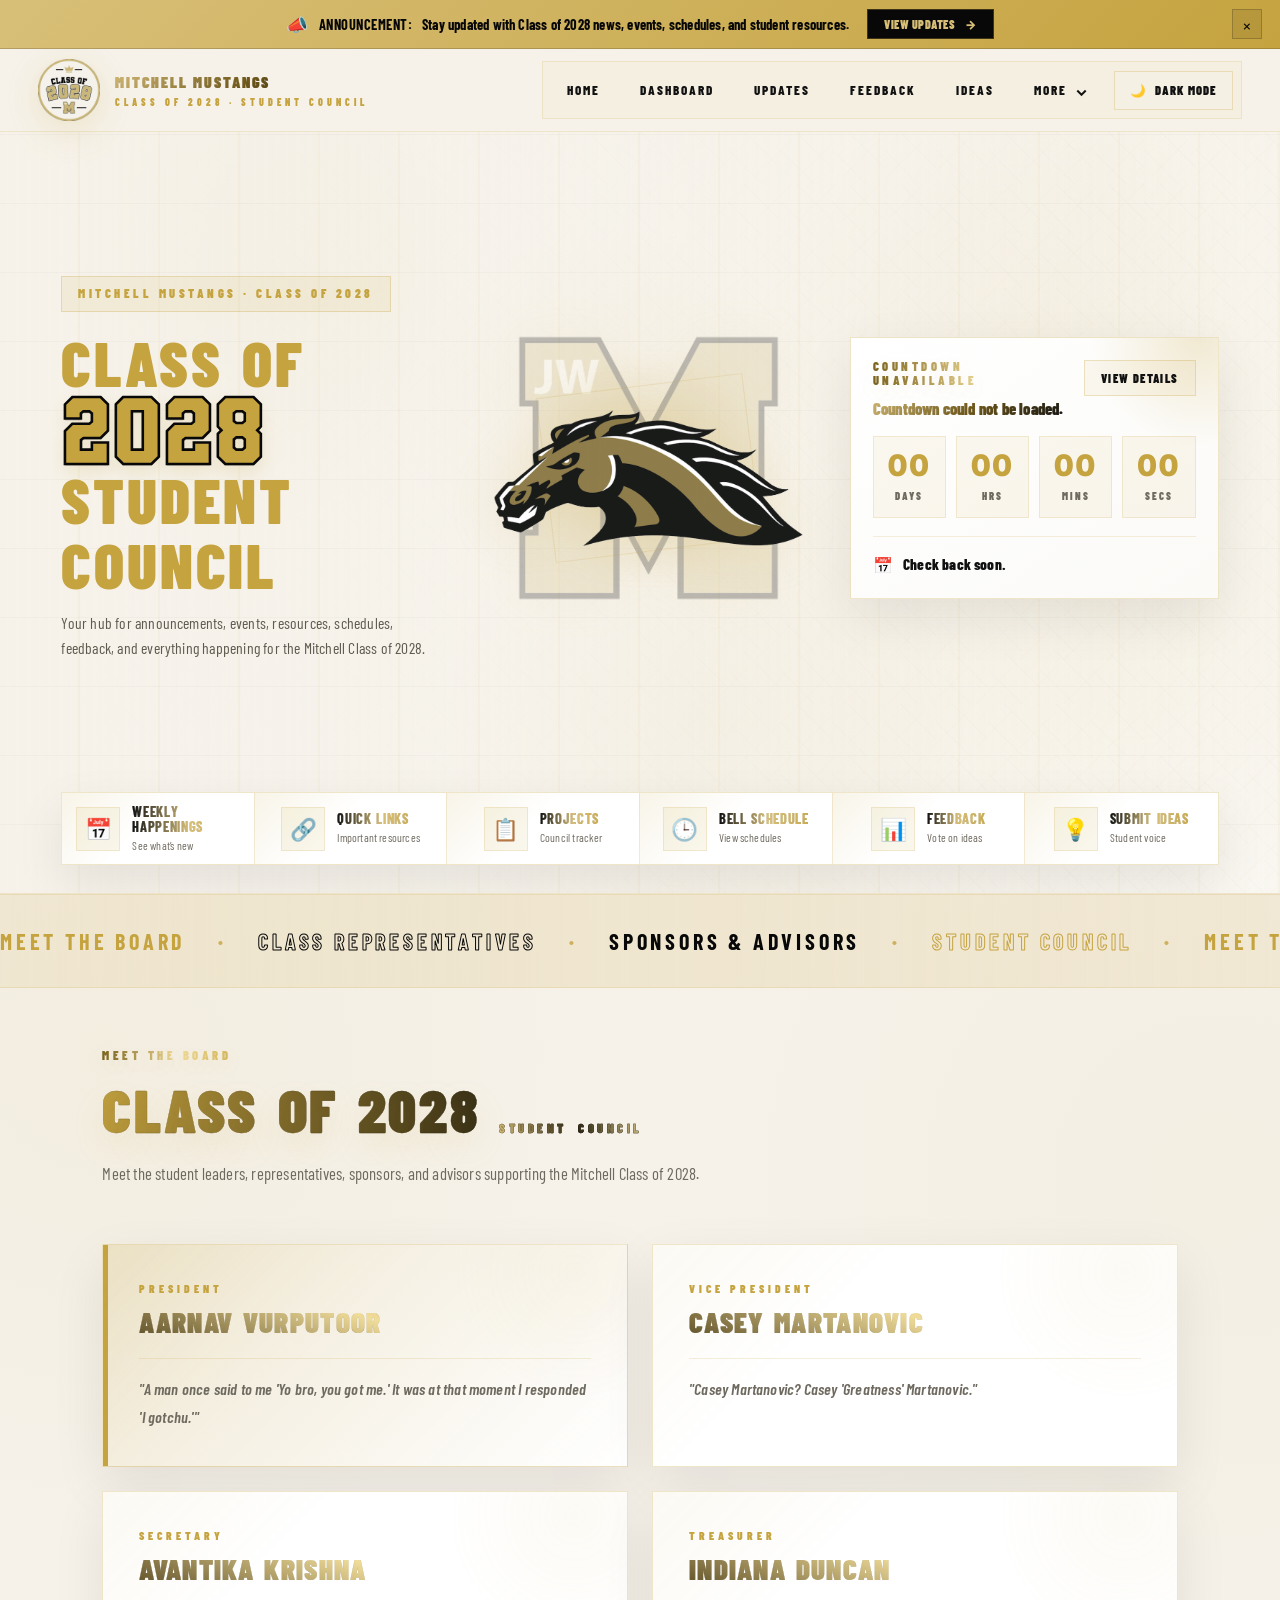
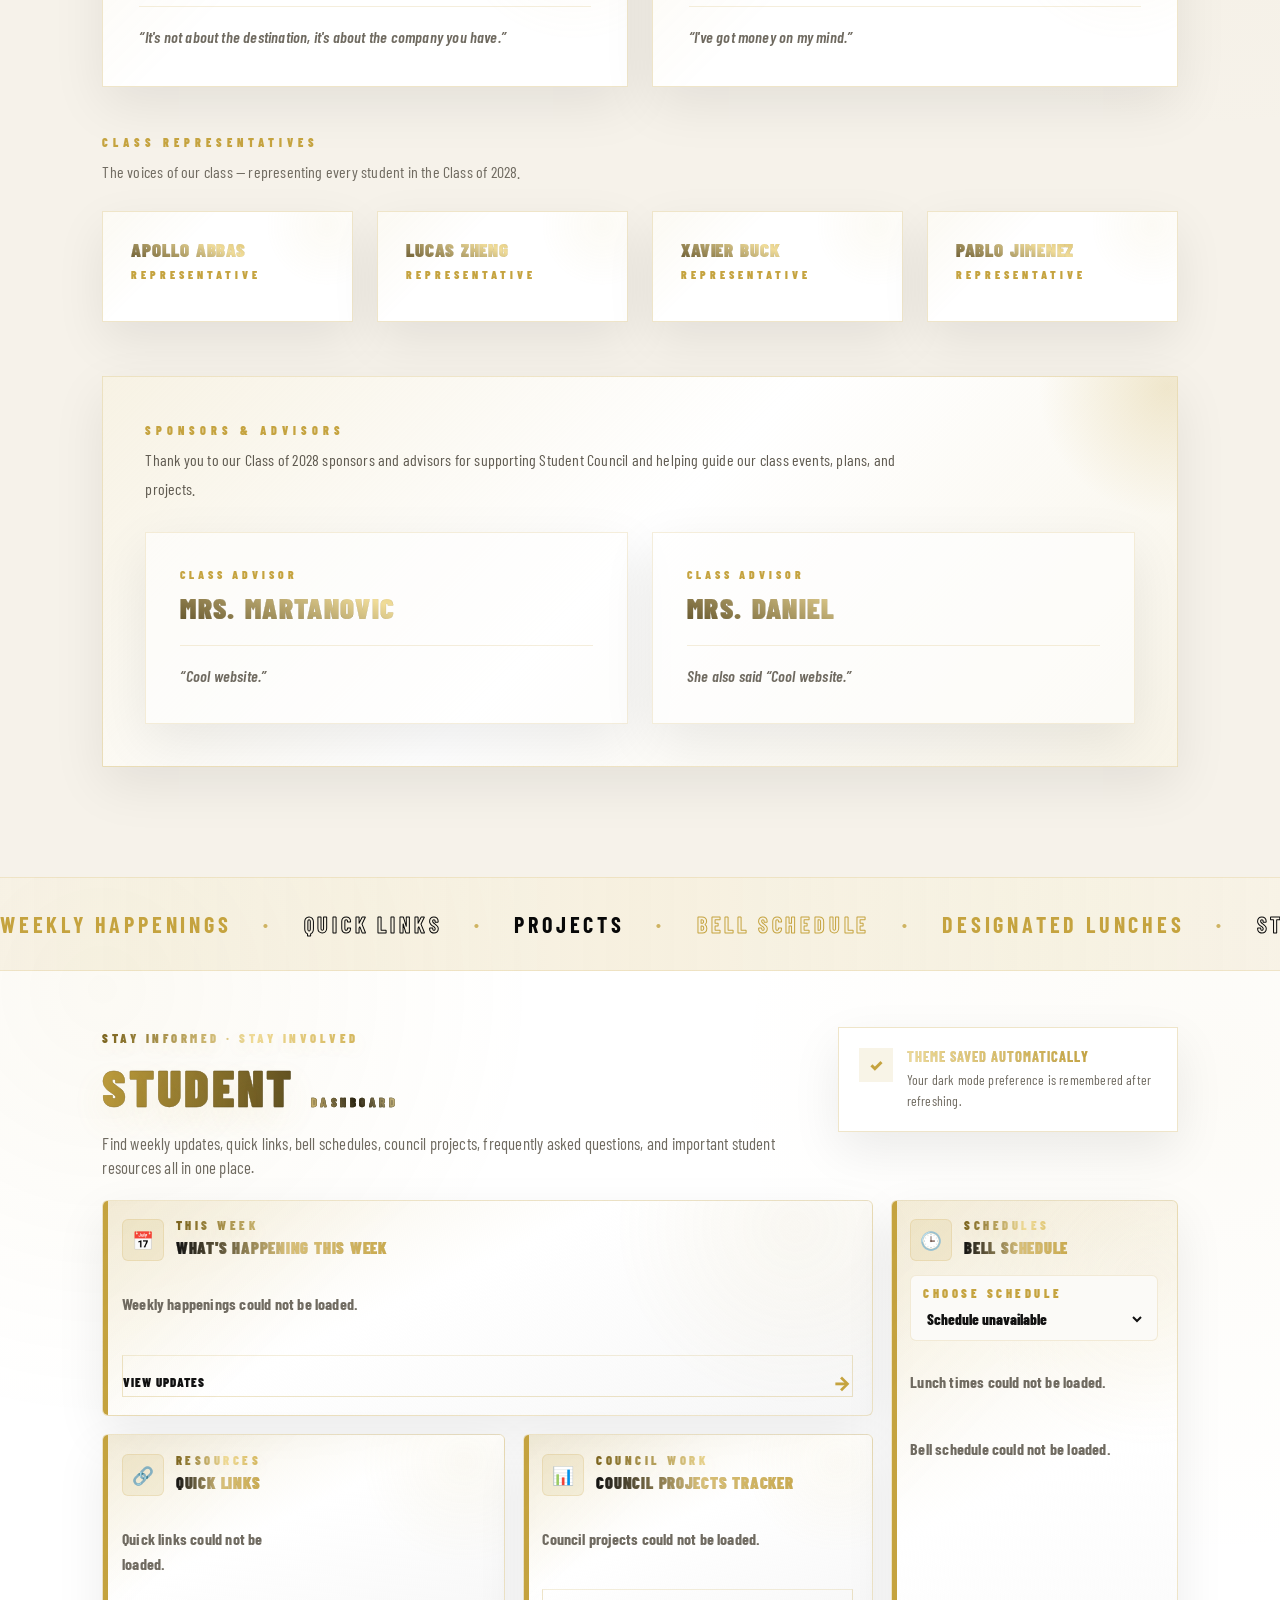
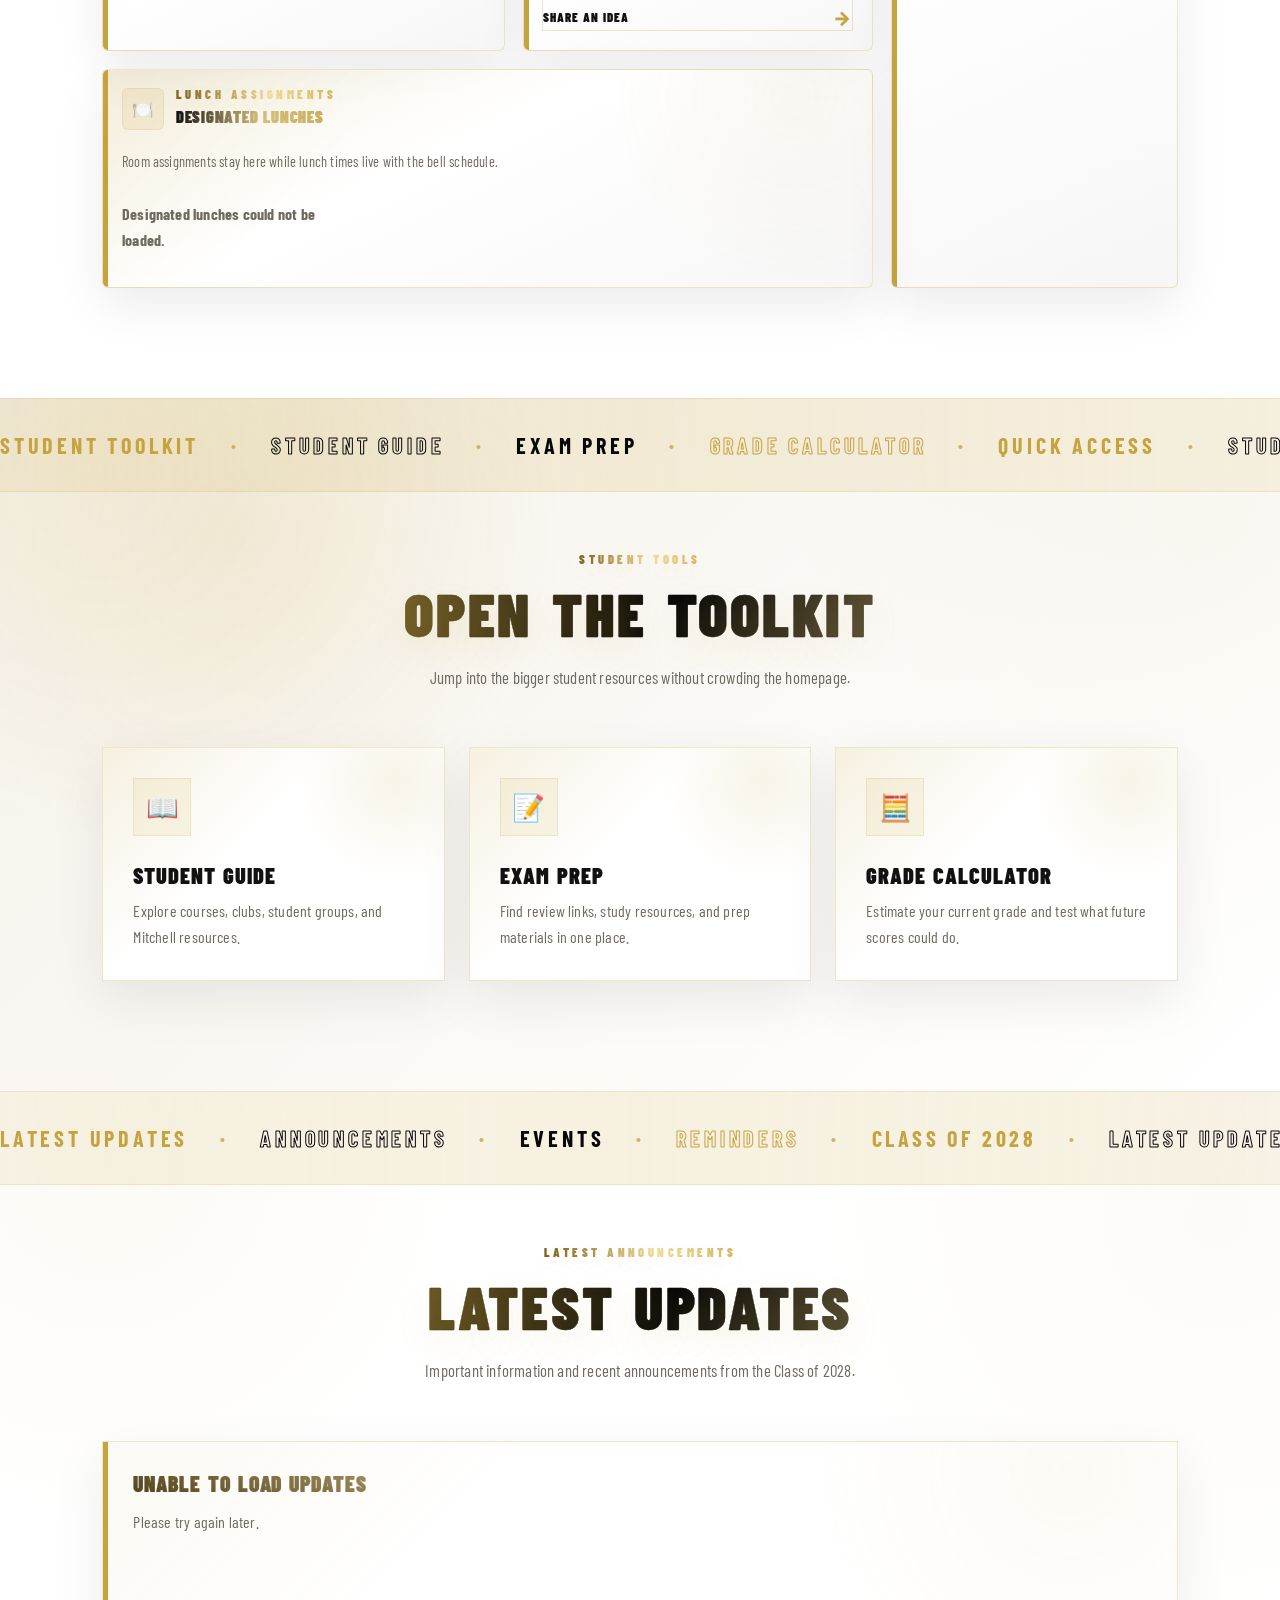
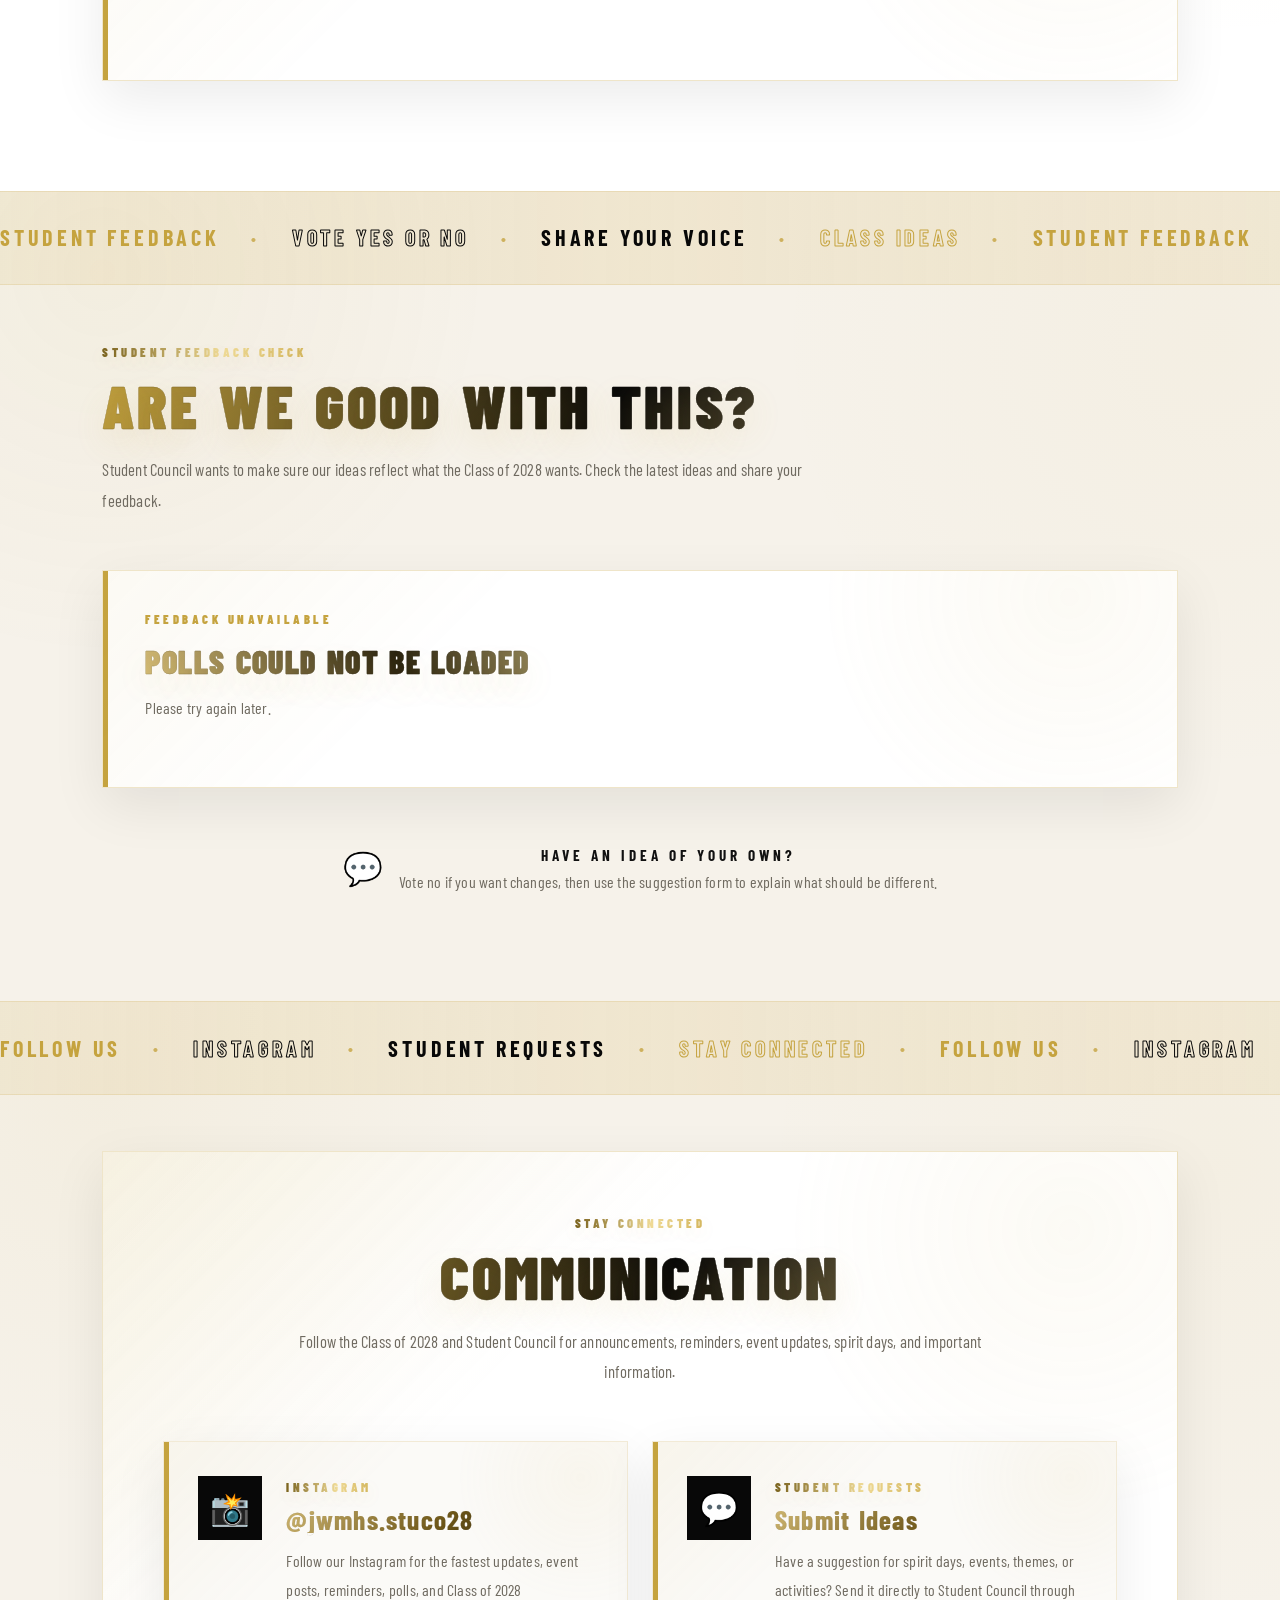
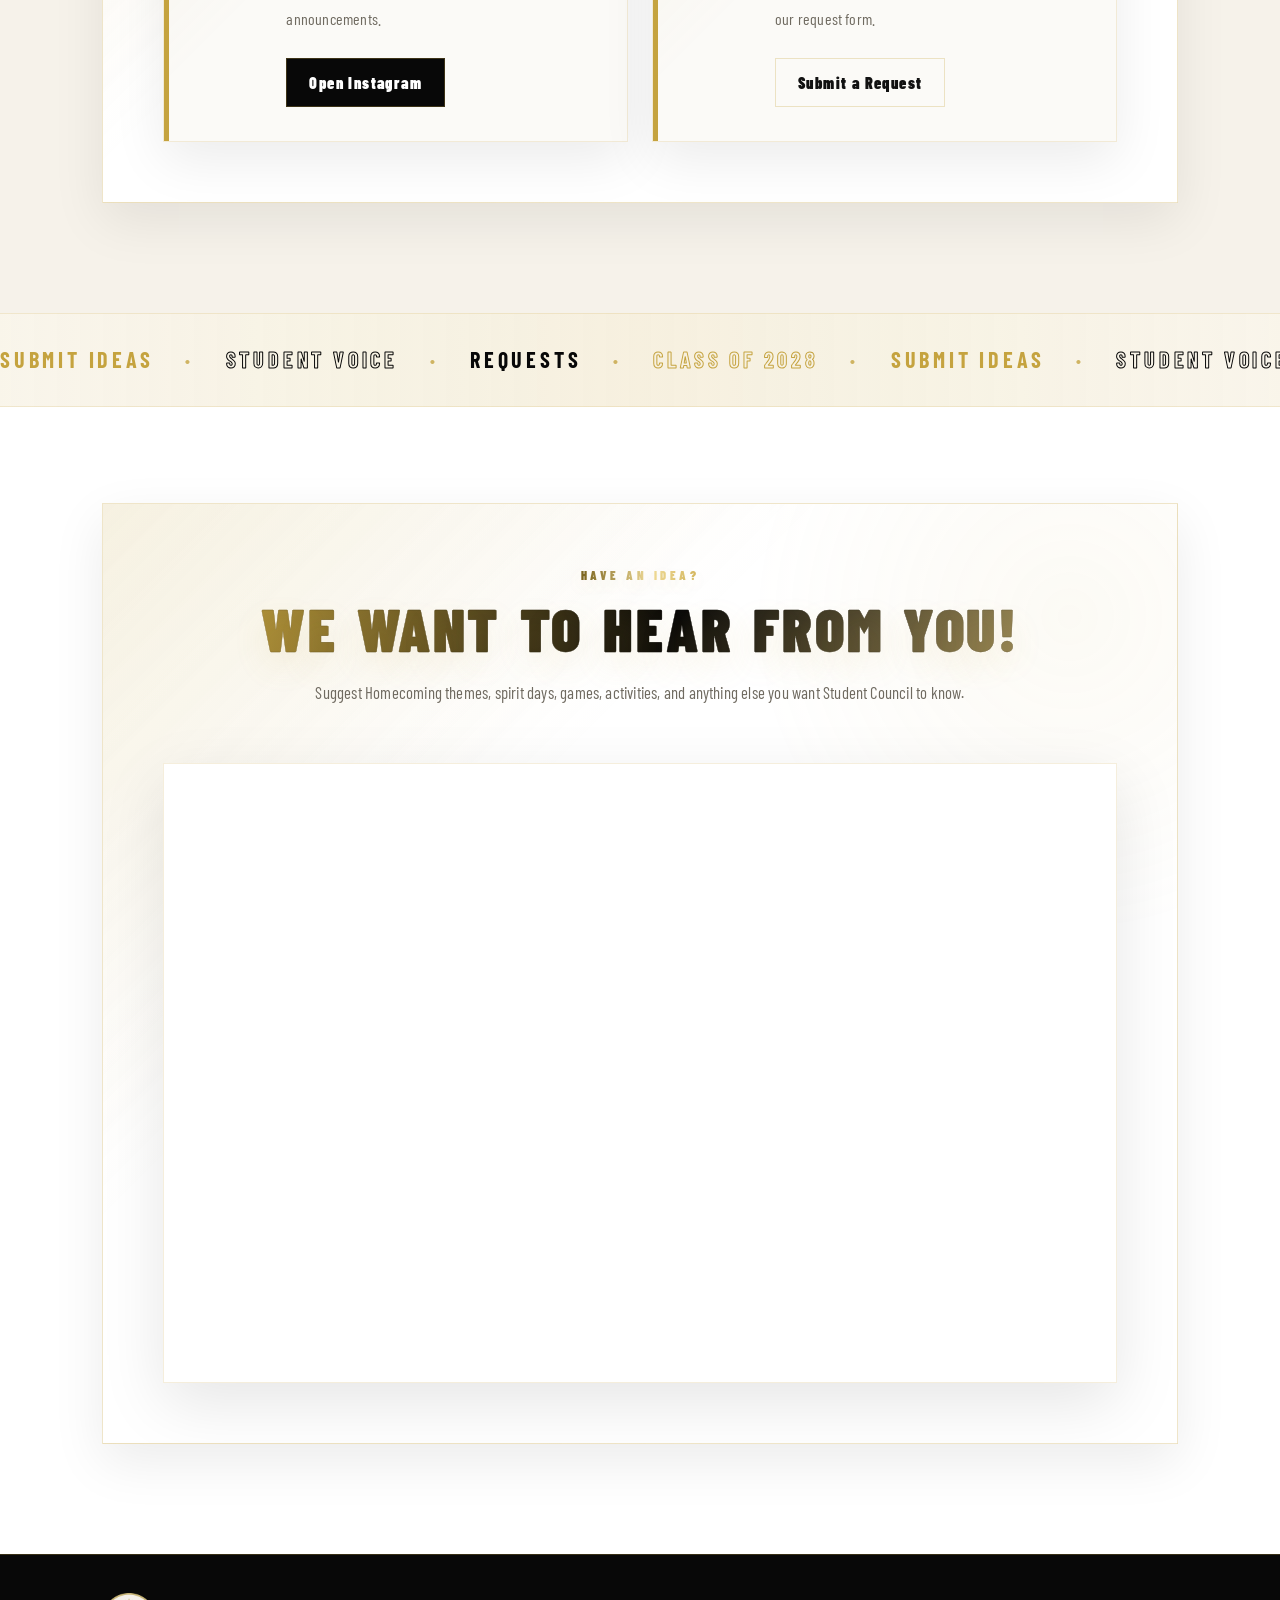
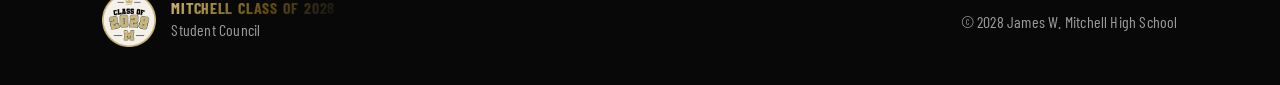
==== commit ccfc0991: "Add files via upload" ====
--- a/index.html
+++ b/index.html
@@ -805,6 +805,14 @@
 
         </div>
 
+        <div id="bell-lunch-times-container" class="bell-lunch-times">
+
+          <div class="dashboard-loading">
+            Loading lunch times...
+          </div>
+
+        </div>
+
         <div id="bell-schedule-container" class="bell-schedule-list">
 
           <div class="dashboard-loading">
@@ -833,7 +841,7 @@
         </div>
 
         <p class="lunch-card-intro">
-          Lunch groups are separated from the bell schedule so the schedule stays easy to scan.
+          Room assignments stay here while lunch times live with the bell schedule.
         </p>
 
         <div id="designated-lunches-container" class="designated-lunch-list">
@@ -1530,7 +1538,7 @@
 
 </nav>
 
-<script src="script.js?v=dashboard-lunches-20260515"></script>
+<script src="script.js?v=dashboard-polish-20260515"></script>
 
 <script data-goatcounter="https://jwmhs2028.goatcounter.com/count"
         async src="//gc.zgo.at/count.js"></script>
--- a/style.css
+++ b/style.css
@@ -7283,3 +7283,25 @@
 .exam-prep-group .exam-prep-resource{grid-template-columns:38px minmax(0,1fr)!important;gap:12px!important;min-height:70px!important;padding:12px 14px!important;border-radius:6px!important;}
 .exam-prep-group .exam-prep-type{grid-column:2!important;justify-content:flex-start!important;font-size:.66rem!important;}
 @media (max-width:768px){.designated-lunch-list{grid-template-columns:repeat(3,minmax(146px,1fr))!important;gap:7px!important;overflow-x:auto!important;padding-bottom:4px!important;scroll-snap-type:x proximity!important}.lunch-card-intro{display:none!important}.designated-lunch-row{padding:8px!important;scroll-snap-align:start!important}.designated-lunch-top{display:grid!important;grid-template-columns:1fr!important;gap:4px!important}.designated-lunch-top strong{font-size:.78rem!important}.designated-lunch-top span{font-size:.7rem!important}.designated-lunch-row p,.designated-lunch-row small{font-size:.68rem!important;margin-top:5px!important}.bell-card .bell-schedule-list{max-height:220px!important}.dashboard-card-link{min-height:34px!important;padding-top:10px!important;font-size:.68rem!important}.exam-prep-list{grid-template-columns:1fr!important;gap:12px!important}.exam-prep-group{padding:12px!important}.exam-prep-group .exam-prep-resource{grid-template-columns:32px minmax(0,1fr)!important;padding:10px!important;gap:9px!important}.exam-prep-icon{width:32px!important;height:32px!important;font-size:1rem!important}.exam-prep-subject strong{font-size:.74rem!important}}
+
+/* FINAL DASHBOARD POLISH OVERRIDES */
+.dashboard-grid .dashboard-card{background:linear-gradient(155deg,rgba(197,163,63,.14),var(--card-bg) 42%,rgba(8,8,8,.035))!important;}
+.bell-lunch-times{display:grid!important;grid-template-columns:1fr!important;gap:7px!important;margin:0 0 10px!important;}
+.bell-lunch-times[hidden]{display:none!important;}
+.bell-lunch-time-row{display:grid!important;grid-template-columns:minmax(58px,.7fr) minmax(0,1fr)!important;align-items:center!important;gap:8px!important;padding:8px 10px!important;border:1px solid var(--border-soft)!important;background:rgba(197,163,63,.08)!important;border-radius:6px!important;}
+.bell-lunch-time-row strong{color:var(--text)!important;font-size:.76rem!important;font-weight:900!important;text-transform:uppercase!important;letter-spacing:.06em!important;line-height:1!important;}
+.bell-lunch-time-row span{color:var(--gold)!important;font-family:"Inter",sans-serif!important;font-size:.74rem!important;font-weight:800!important;line-height:1.25!important;white-space:normal!important;text-align:right!important;font-variant-numeric:tabular-nums!important;}
+.designated-lunch-list{grid-template-columns:repeat(3,minmax(0,1fr))!important;}
+.designated-lunch-top span{display:none!important;}
+.hero-countdown-box strong{font-family:"Inter",sans-serif!important;font-variant-numeric:tabular-nums!important;letter-spacing:.08em!important;word-spacing:0!important;text-rendering:geometricPrecision!important;}
+.exam-prep-section{background:radial-gradient(circle at 10% 0%,rgba(197,163,63,.16),transparent 28%),radial-gradient(circle at 90% 18%,rgba(216,191,120,.12),transparent 30%),linear-gradient(135deg,var(--section-bg),var(--section-bg-alt))!important;color:var(--text)!important;}
+.exam-prep-section .section-heading h2{color:var(--text)!important;}
+.exam-prep-section .section-heading p{color:var(--muted)!important;}
+body:not(.dark-mode) .exam-prep-resource{background:linear-gradient(135deg,rgba(197,163,63,.08),rgba(255,255,255,.72)),var(--card-bg)!important;color:var(--text)!important;border-color:var(--border-soft)!important;box-shadow:var(--shadow)!important;}
+body:not(.dark-mode) .exam-prep-main h3{color:var(--text)!important;}
+body:not(.dark-mode) .exam-prep-main p{color:var(--muted)!important;}
+body:not(.dark-mode) .exam-prep-group{background:linear-gradient(145deg,rgba(255,255,255,.72),rgba(197,163,63,.08))!important;border-color:var(--border-soft)!important;}
+body.dark-mode .exam-prep-section{background:radial-gradient(circle at 10% 0%,rgba(197,163,63,.12),transparent 28%),radial-gradient(circle at 90% 20%,rgba(197,163,63,.08),transparent 30%),#111111!important;color:white!important;}
+body.dark-mode .exam-prep-section .section-heading h2{color:white!important;}
+body.dark-mode .exam-prep-section .section-heading p{color:rgba(255,255,255,.68)!important;}
+@media (max-width:768px){.designated-lunch-list{grid-template-columns:repeat(3,minmax(146px,1fr))!important}.bell-lunch-times{gap:5px!important;margin-bottom:8px!important}.bell-lunch-time-row{grid-template-columns:1fr!important;gap:4px!important;padding:7px 8px!important}.bell-lunch-time-row strong{font-size:.68rem!important}.bell-lunch-time-row span{text-align:left!important;font-size:.66rem!important}.bell-period-main p{font-size:.68rem!important;line-height:1.25!important;overflow-wrap:anywhere!important}.hero-countdown-box strong{letter-spacing:.055em!important;font-size:1.58rem!important}}
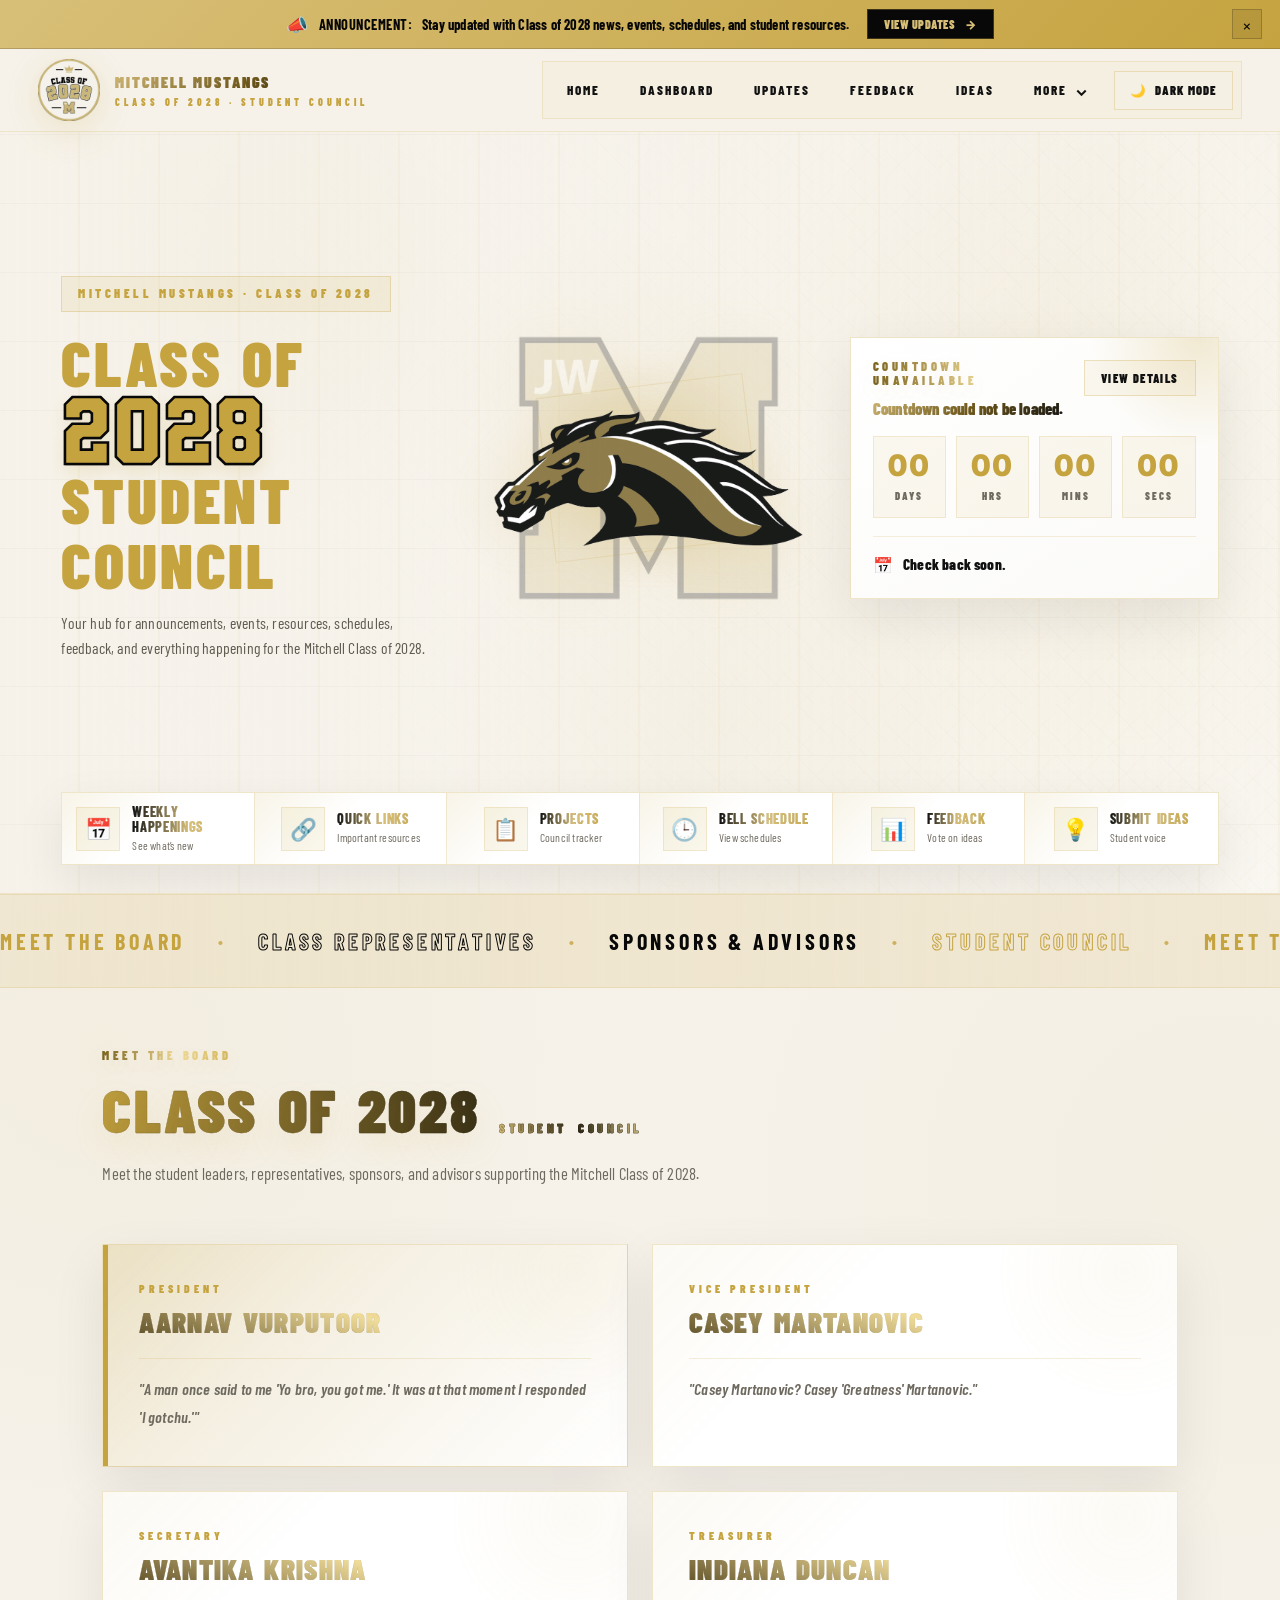
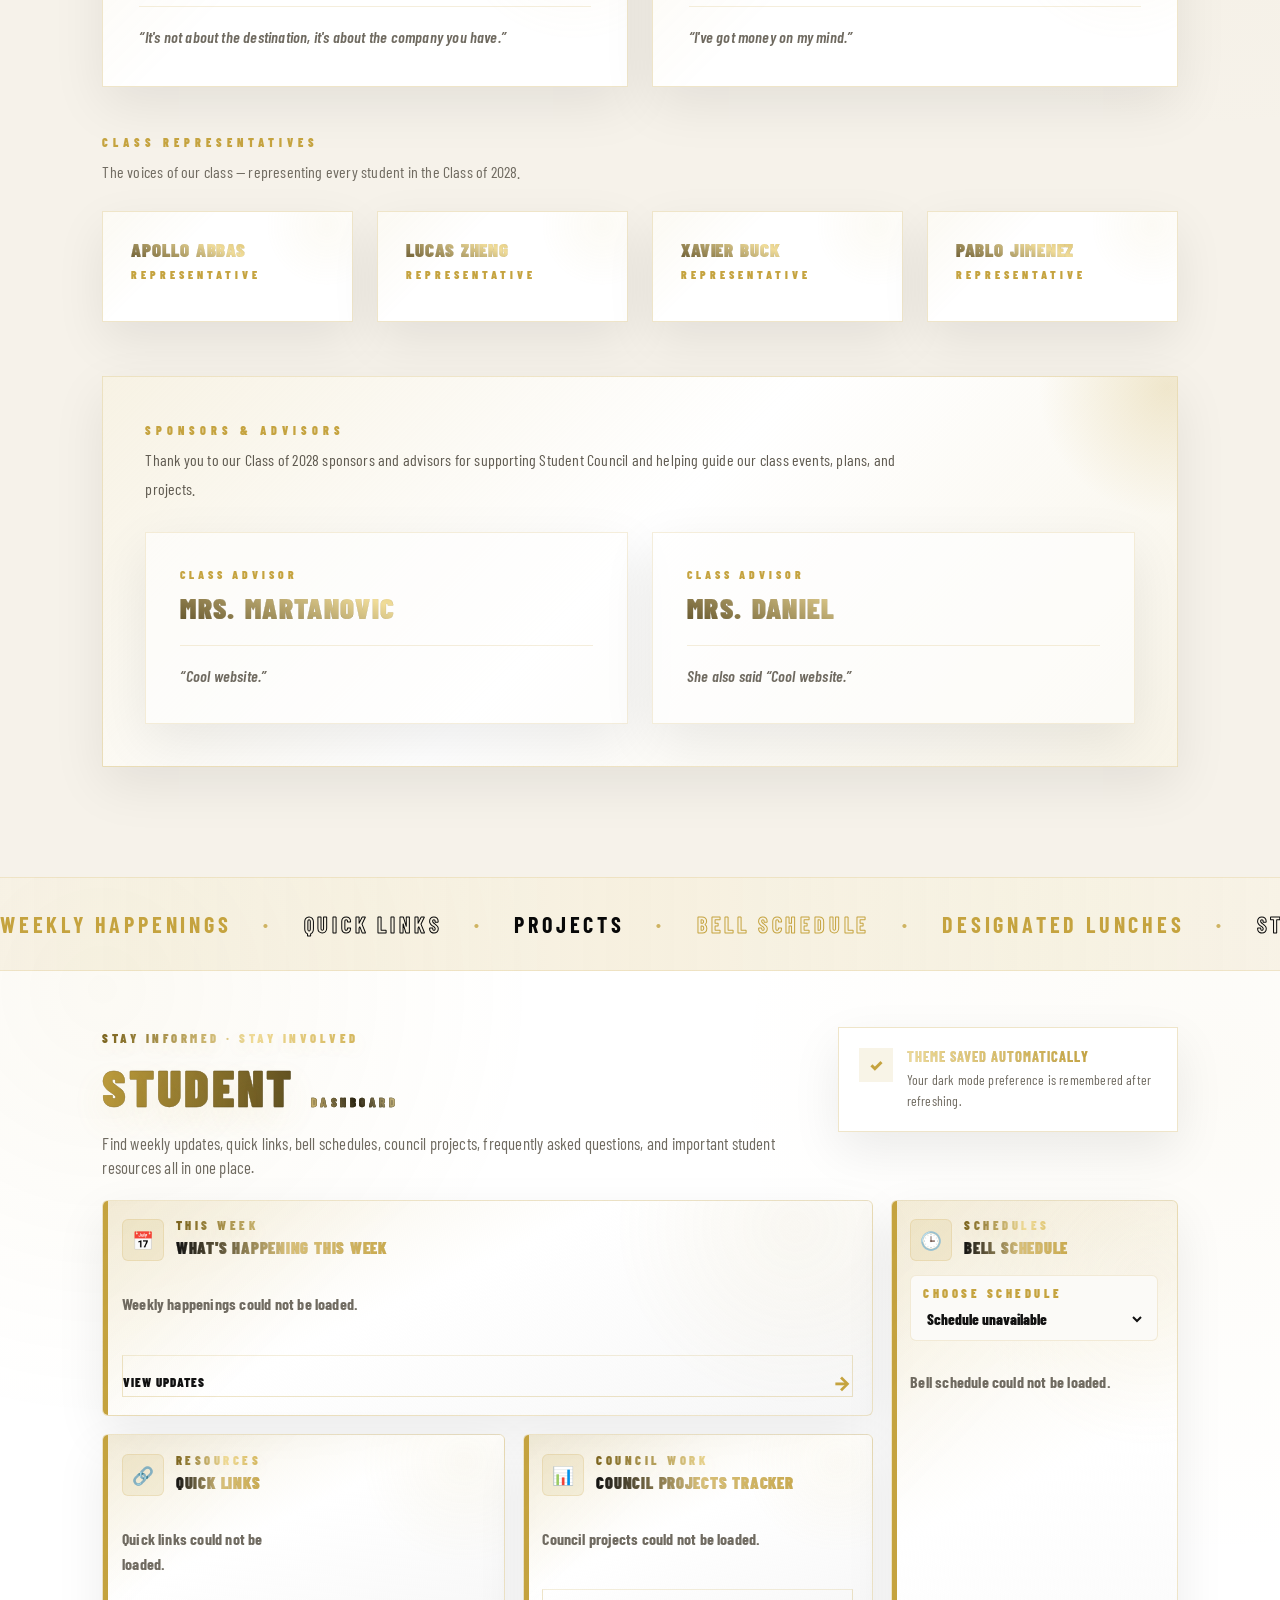
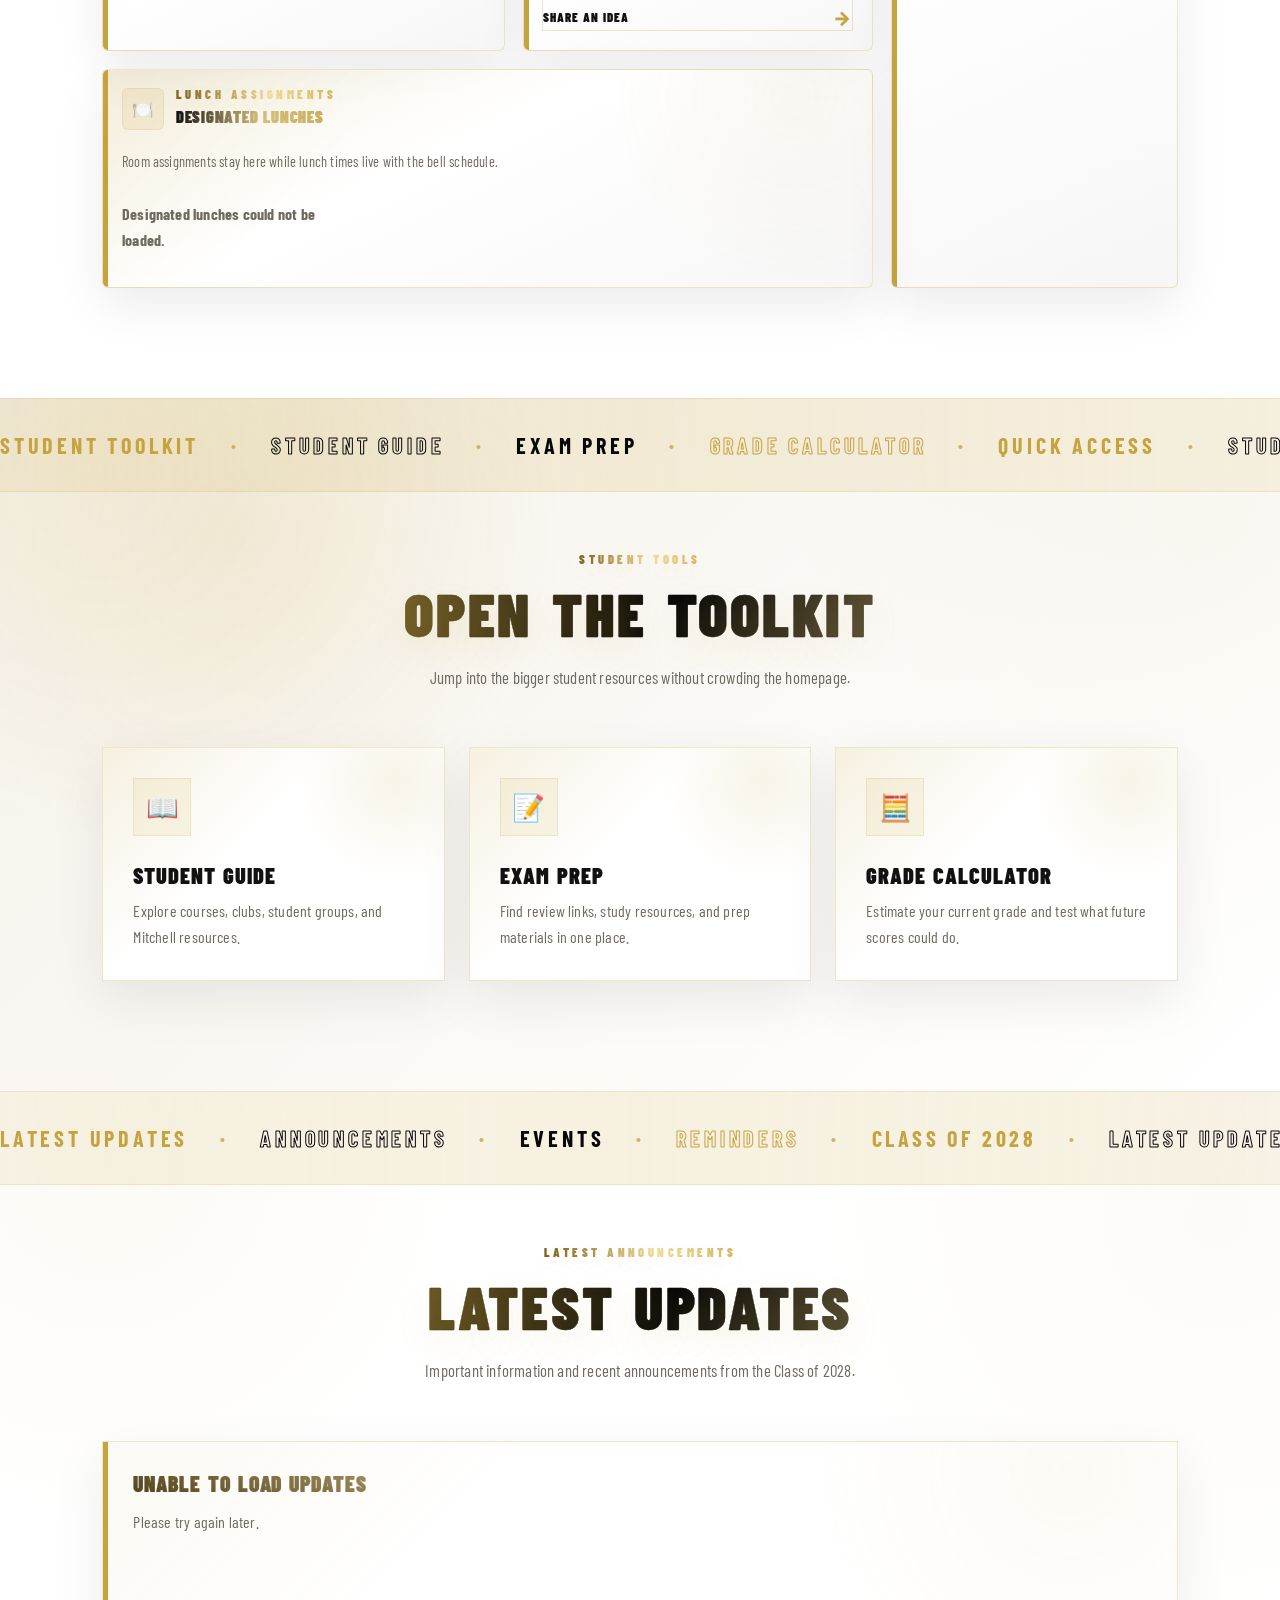
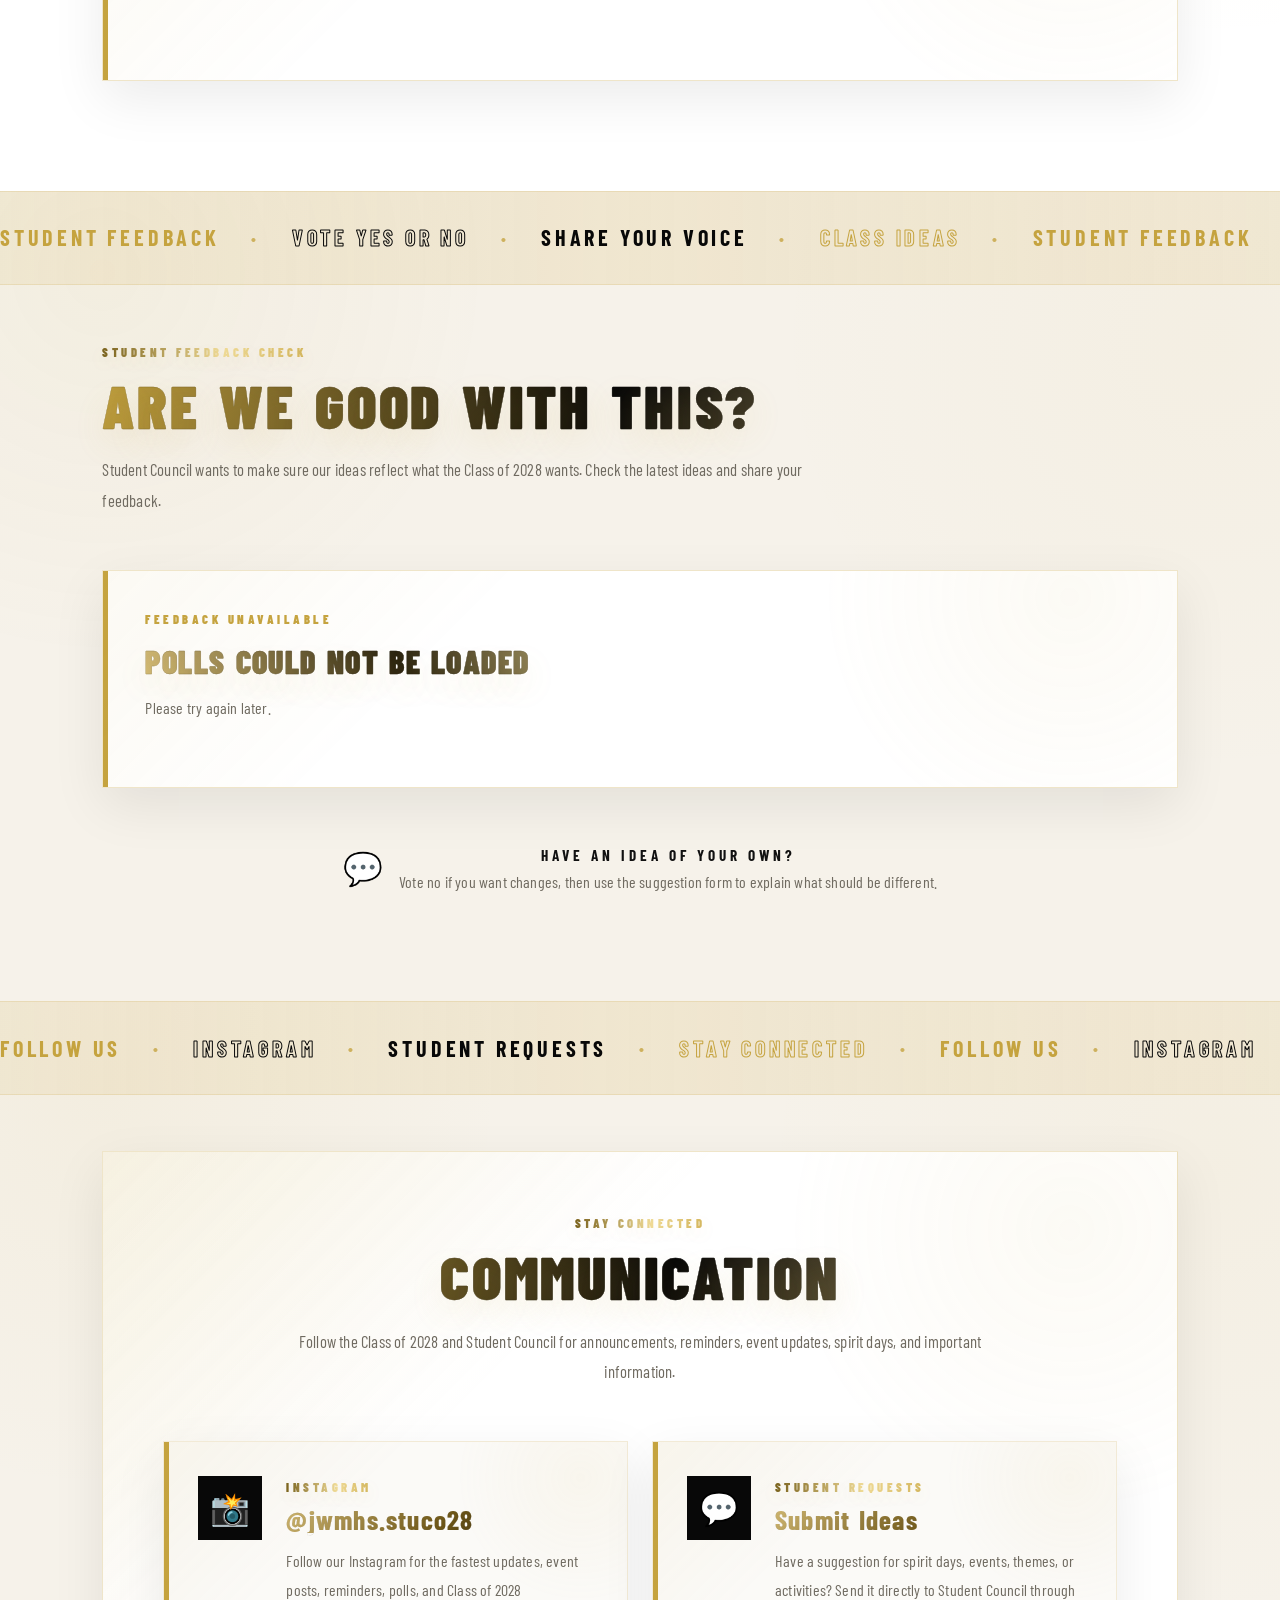
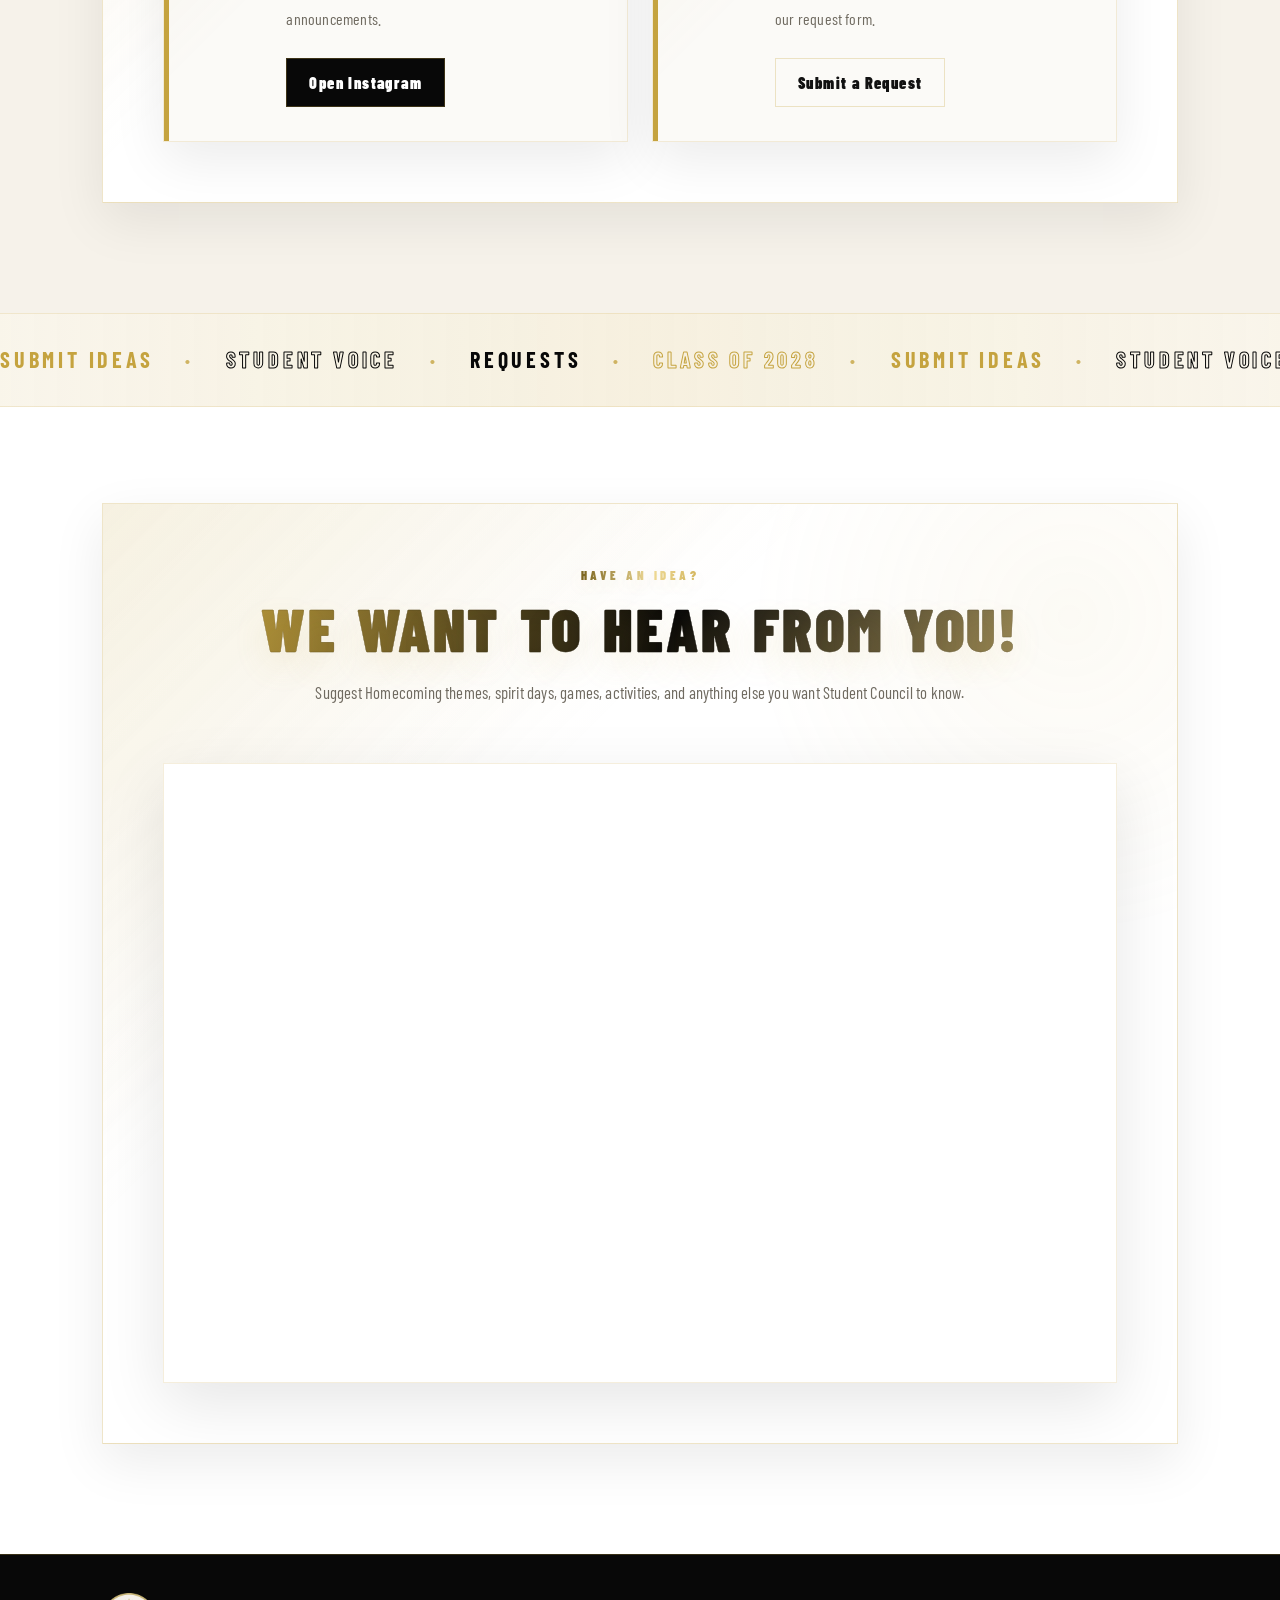
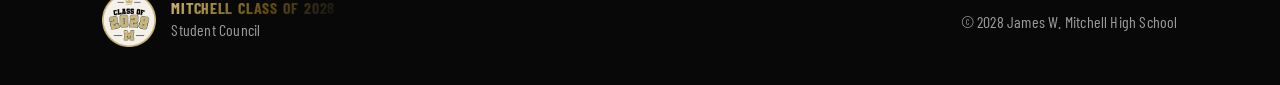
==== commit 3780c6c4: "Add files via upload" ====
--- a/index.html
+++ b/index.html
@@ -1538,7 +1538,7 @@
 
 </nav>
 
-<script src="script.js?v=dashboard-polish-20260515"></script>
+<script src="script.js?v=dashboard-lunch-periods-20260515"></script>
 
 <script data-goatcounter="https://jwmhs2028.goatcounter.com/count"
         async src="//gc.zgo.at/count.js"></script>
--- a/style.css
+++ b/style.css
@@ -7305,3 +7305,14 @@
 body.dark-mode .exam-prep-section .section-heading h2{color:white!important;}
 body.dark-mode .exam-prep-section .section-heading p{color:rgba(255,255,255,.68)!important;}
 @media (max-width:768px){.designated-lunch-list{grid-template-columns:repeat(3,minmax(146px,1fr))!important}.bell-lunch-times{gap:5px!important;margin-bottom:8px!important}.bell-lunch-time-row{grid-template-columns:1fr!important;gap:4px!important;padding:7px 8px!important}.bell-lunch-time-row strong{font-size:.68rem!important}.bell-lunch-time-row span{text-align:left!important;font-size:.66rem!important}.bell-period-main p{font-size:.68rem!important;line-height:1.25!important;overflow-wrap:anywhere!important}.hero-countdown-box strong{letter-spacing:.055em!important;font-size:1.58rem!important}}
+
+/* FINAL BELL SCHEDULE LUNCH PLACEMENT */
+.bell-lunch-times{display:none!important;}
+.bell-period-main{display:grid!important;grid-template-columns:auto minmax(0,1fr)!important;align-items:center!important;gap:8px!important;}
+.bell-period-main h4{white-space:nowrap!important;min-width:max-content!important;}
+.bell-period-main p{font-family:"Inter",sans-serif!important;font-variant-numeric:tabular-nums!important;text-align:right!important;line-height:1.2!important;white-space:normal!important;overflow-wrap:normal!important;word-break:normal!important;}
+.bell-period-lunches{display:grid!important;grid-template-columns:1fr!important;gap:6px!important;margin-top:8px!important;padding-top:8px!important;border-top:1px solid var(--border-soft)!important;}
+.bell-period-lunch-row{display:grid!important;grid-template-columns:auto minmax(0,1fr)!important;align-items:center!important;gap:8px!important;padding:7px 8px!important;border:1px solid var(--border-soft)!important;background:rgba(197,163,63,.08)!important;border-radius:6px!important;}
+.bell-period-lunch-row strong{color:var(--text)!important;font-size:.74rem!important;font-weight:900!important;letter-spacing:.06em!important;line-height:1!important;text-transform:uppercase!important;white-space:nowrap!important;}
+.bell-period-lunch-row span{color:var(--gold)!important;font-family:"Inter",sans-serif!important;font-size:.72rem!important;font-weight:800!important;font-variant-numeric:tabular-nums!important;line-height:1.2!important;text-align:right!important;white-space:normal!important;}
+@media (max-width:768px){.bell-period-main{grid-template-columns:auto minmax(0,1fr)!important;gap:5px!important}.bell-period-main h4{font-size:.76rem!important;line-height:1.05!important}.bell-period-main p{font-size:.58rem!important;line-height:1.16!important;text-align:right!important;overflow-wrap:normal!important;word-break:normal!important;white-space:normal!important}.bell-period-lunches{gap:5px!important;margin-top:6px!important;padding-top:6px!important}.bell-period-lunch-row{grid-template-columns:auto minmax(0,1fr)!important;gap:5px!important;padding:6px!important}.bell-period-lunch-row strong{font-size:.62rem!important}.bell-period-lunch-row span{font-size:.56rem!important;text-align:right!important}}
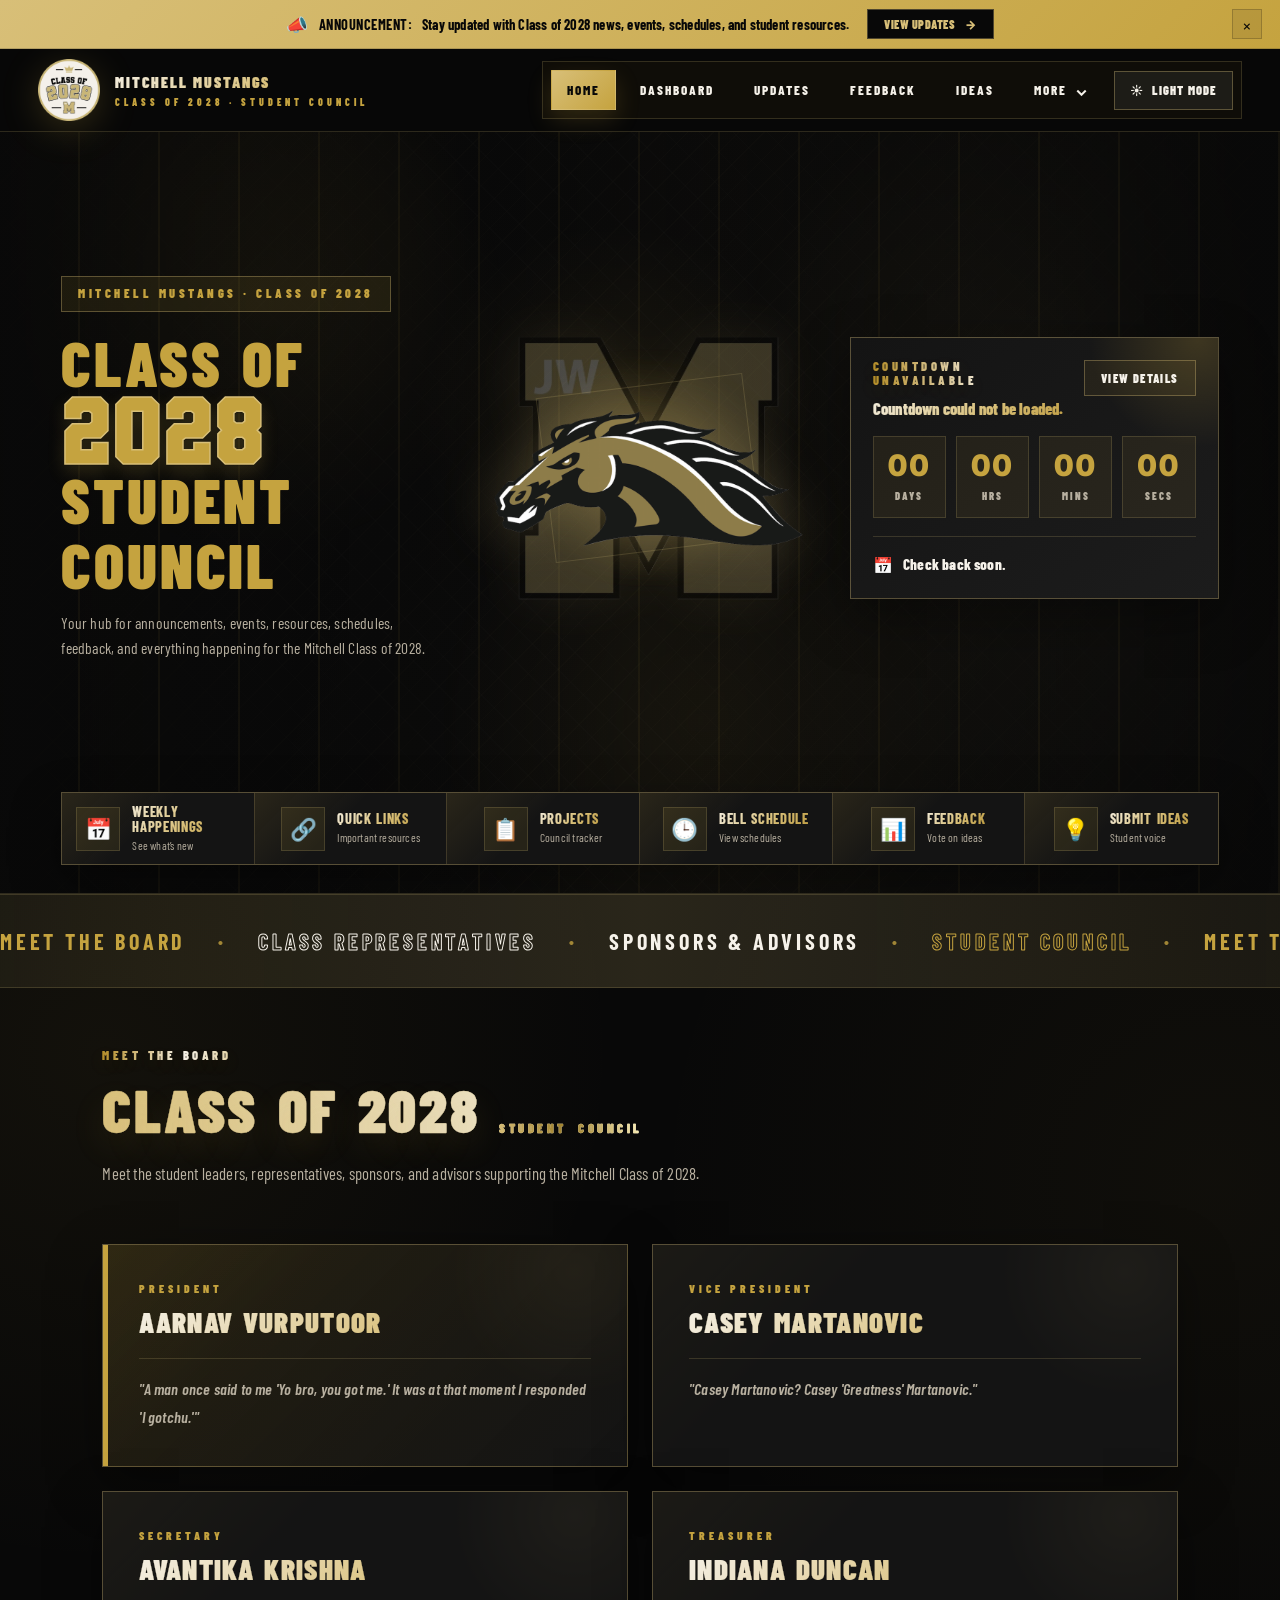
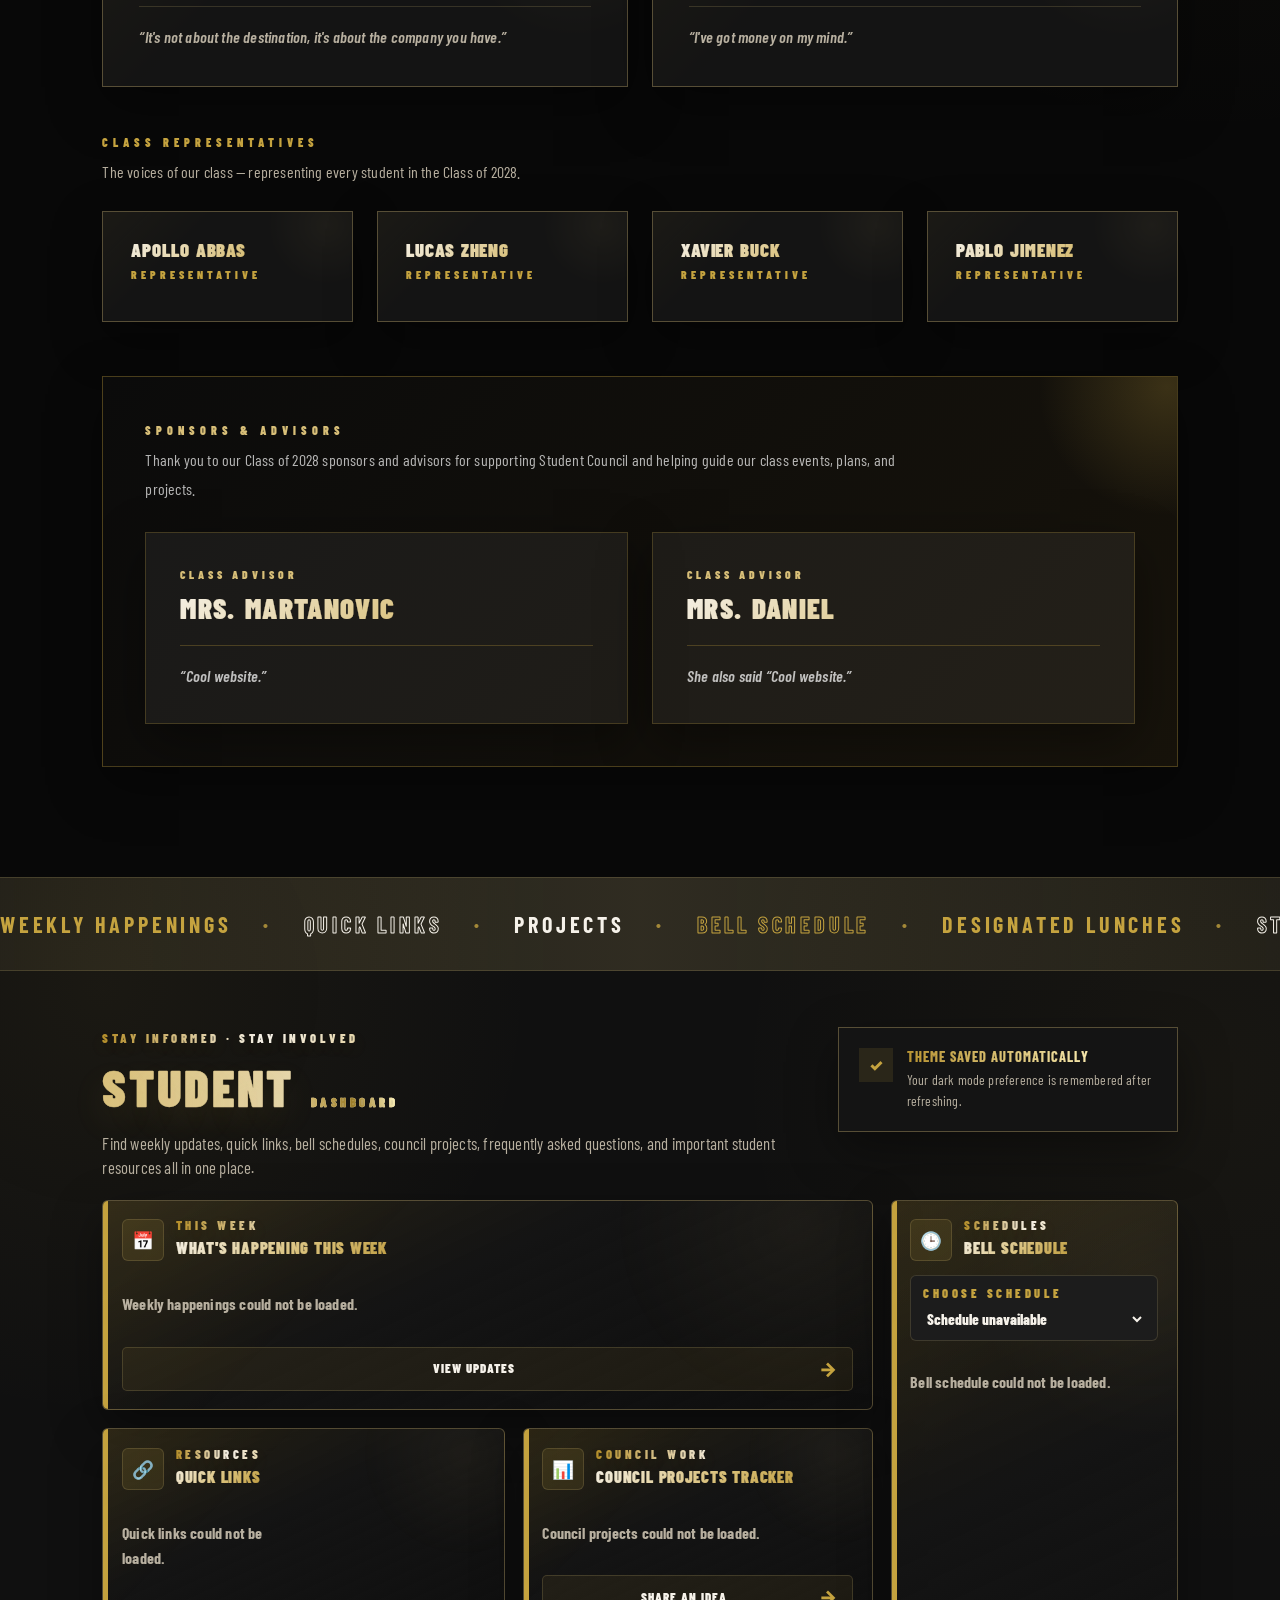
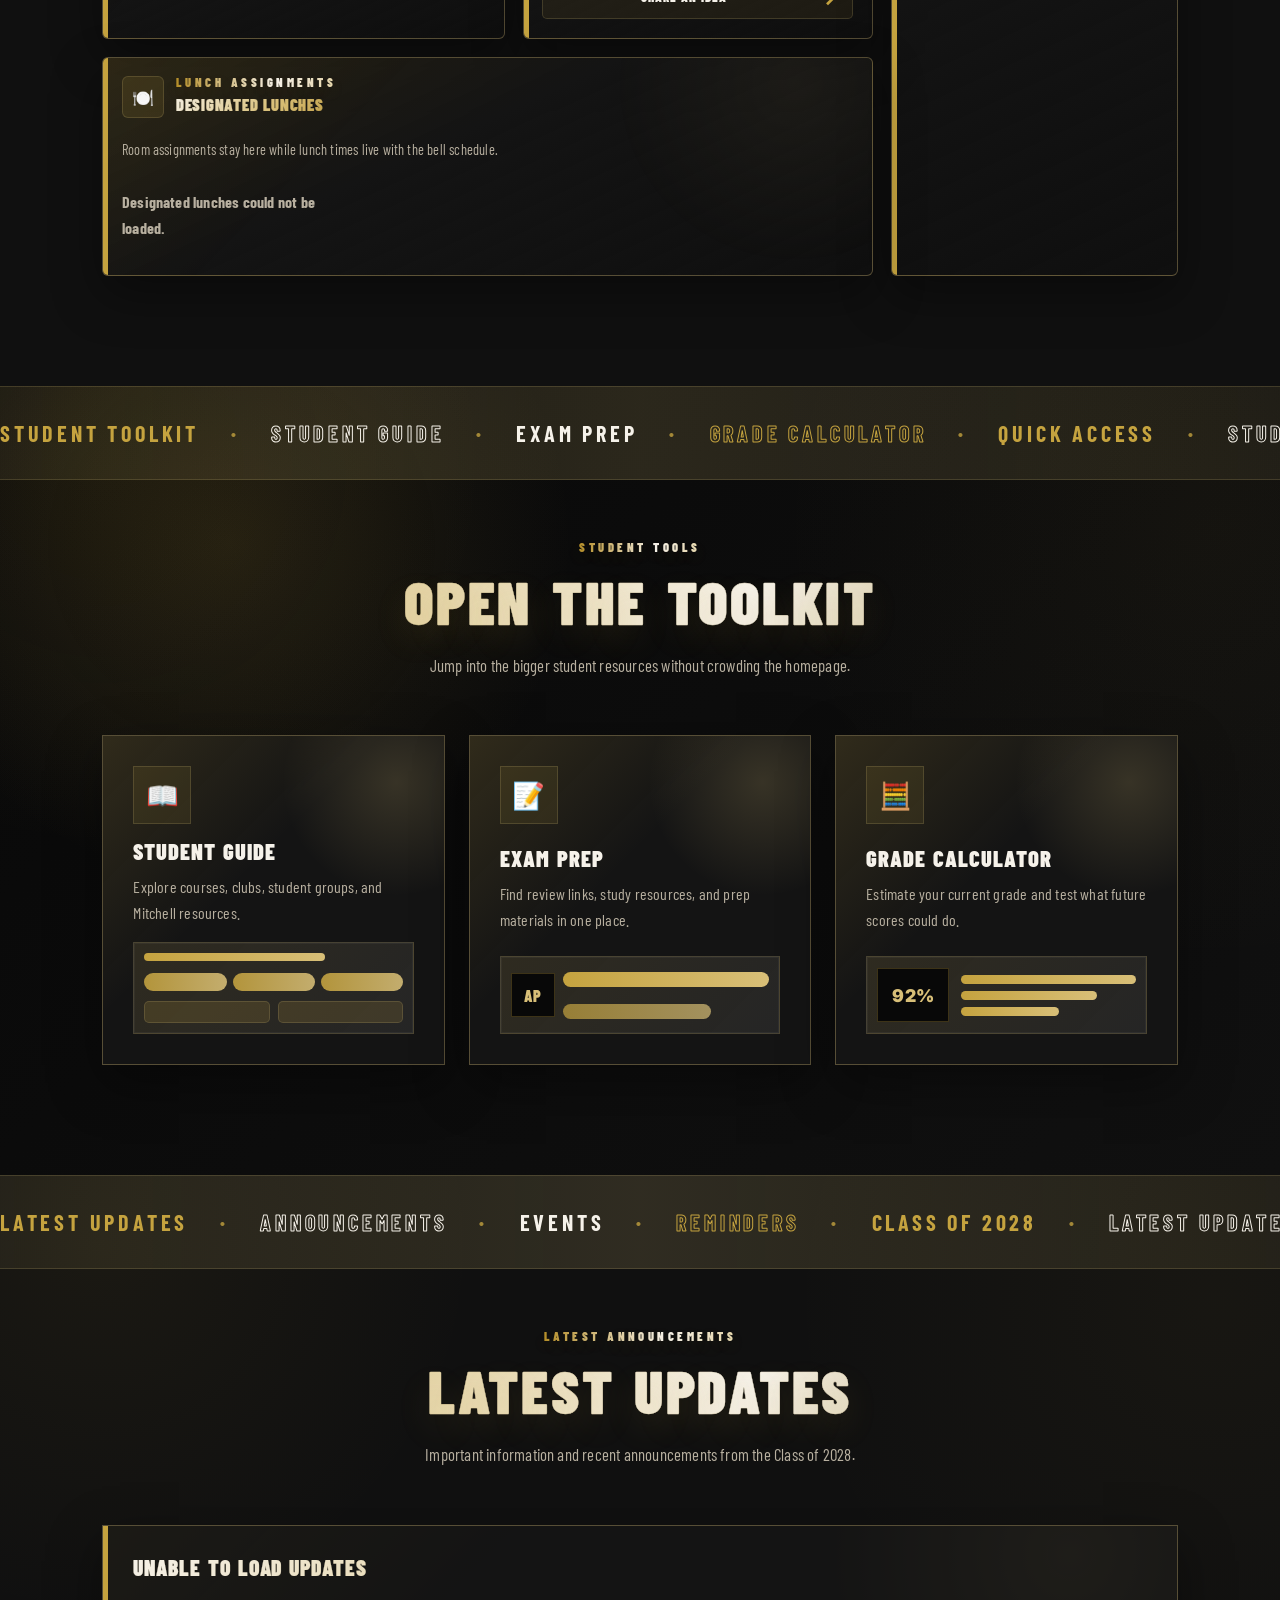
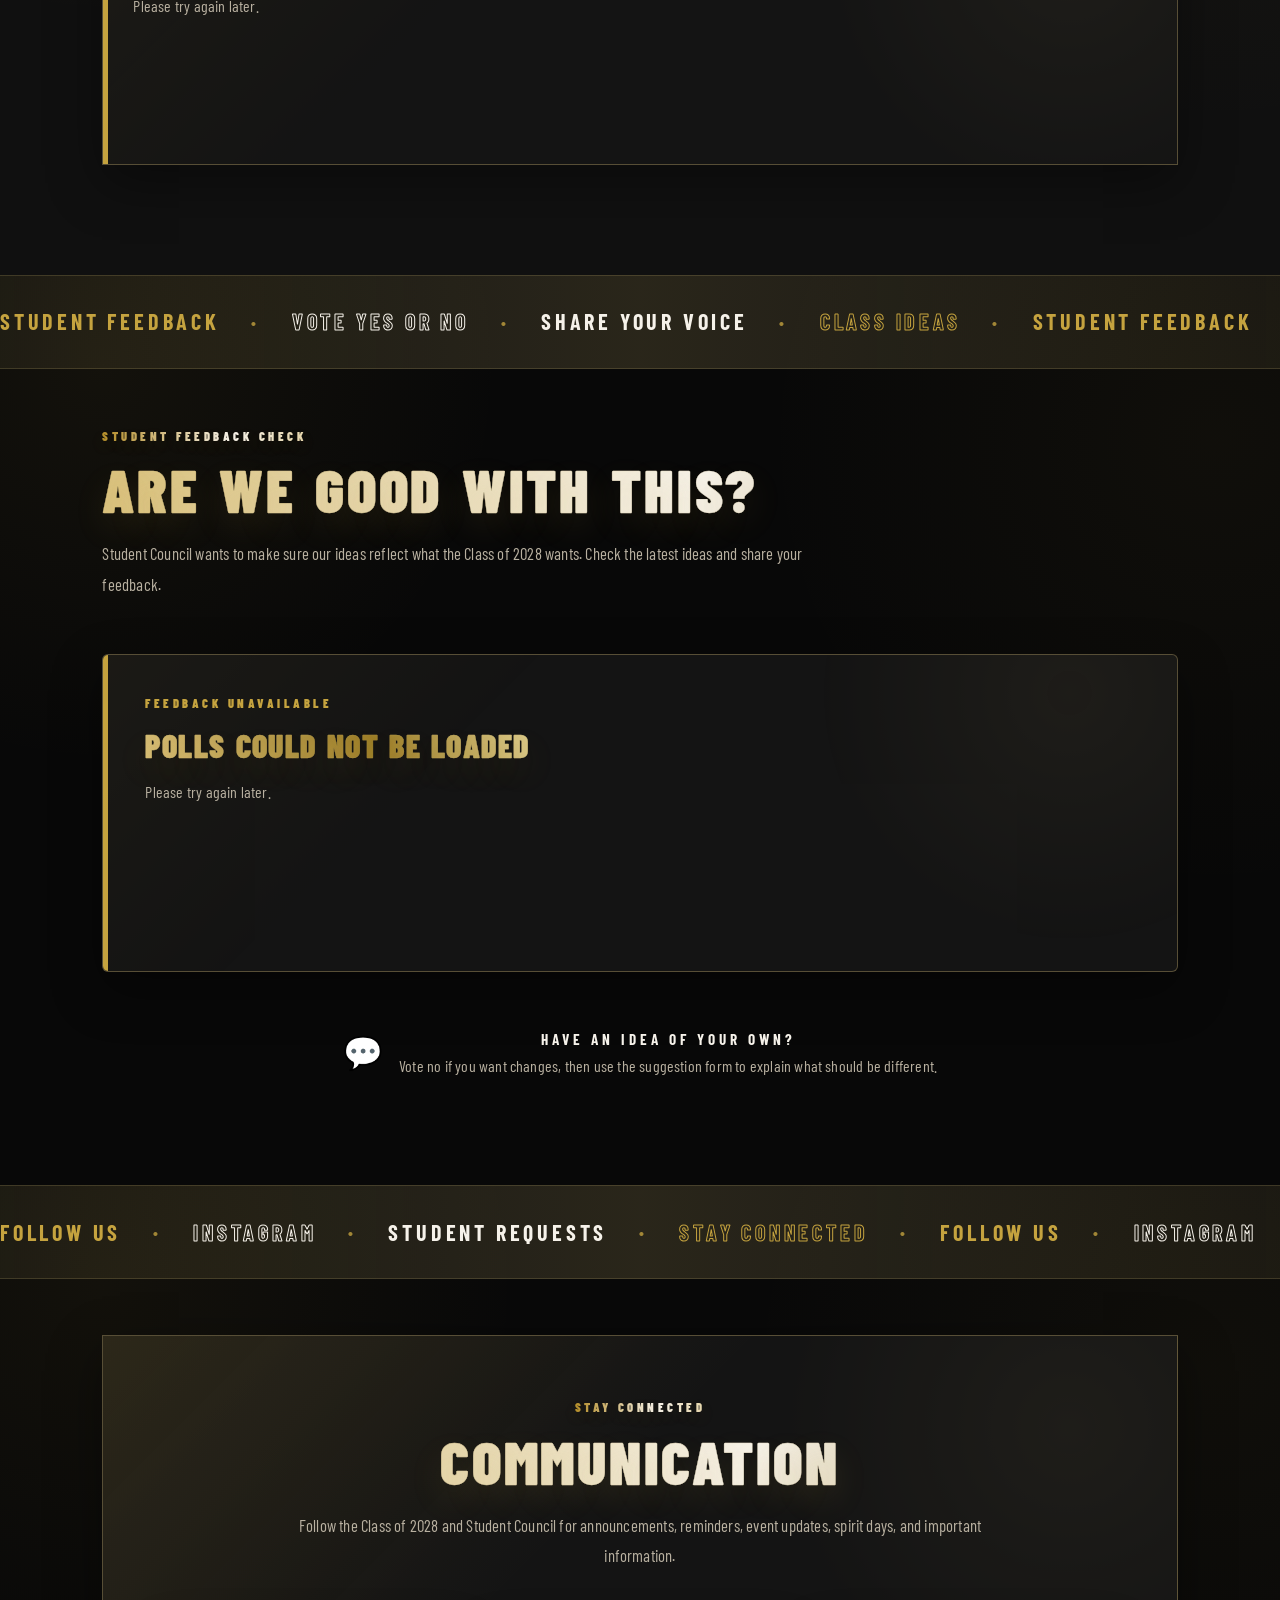
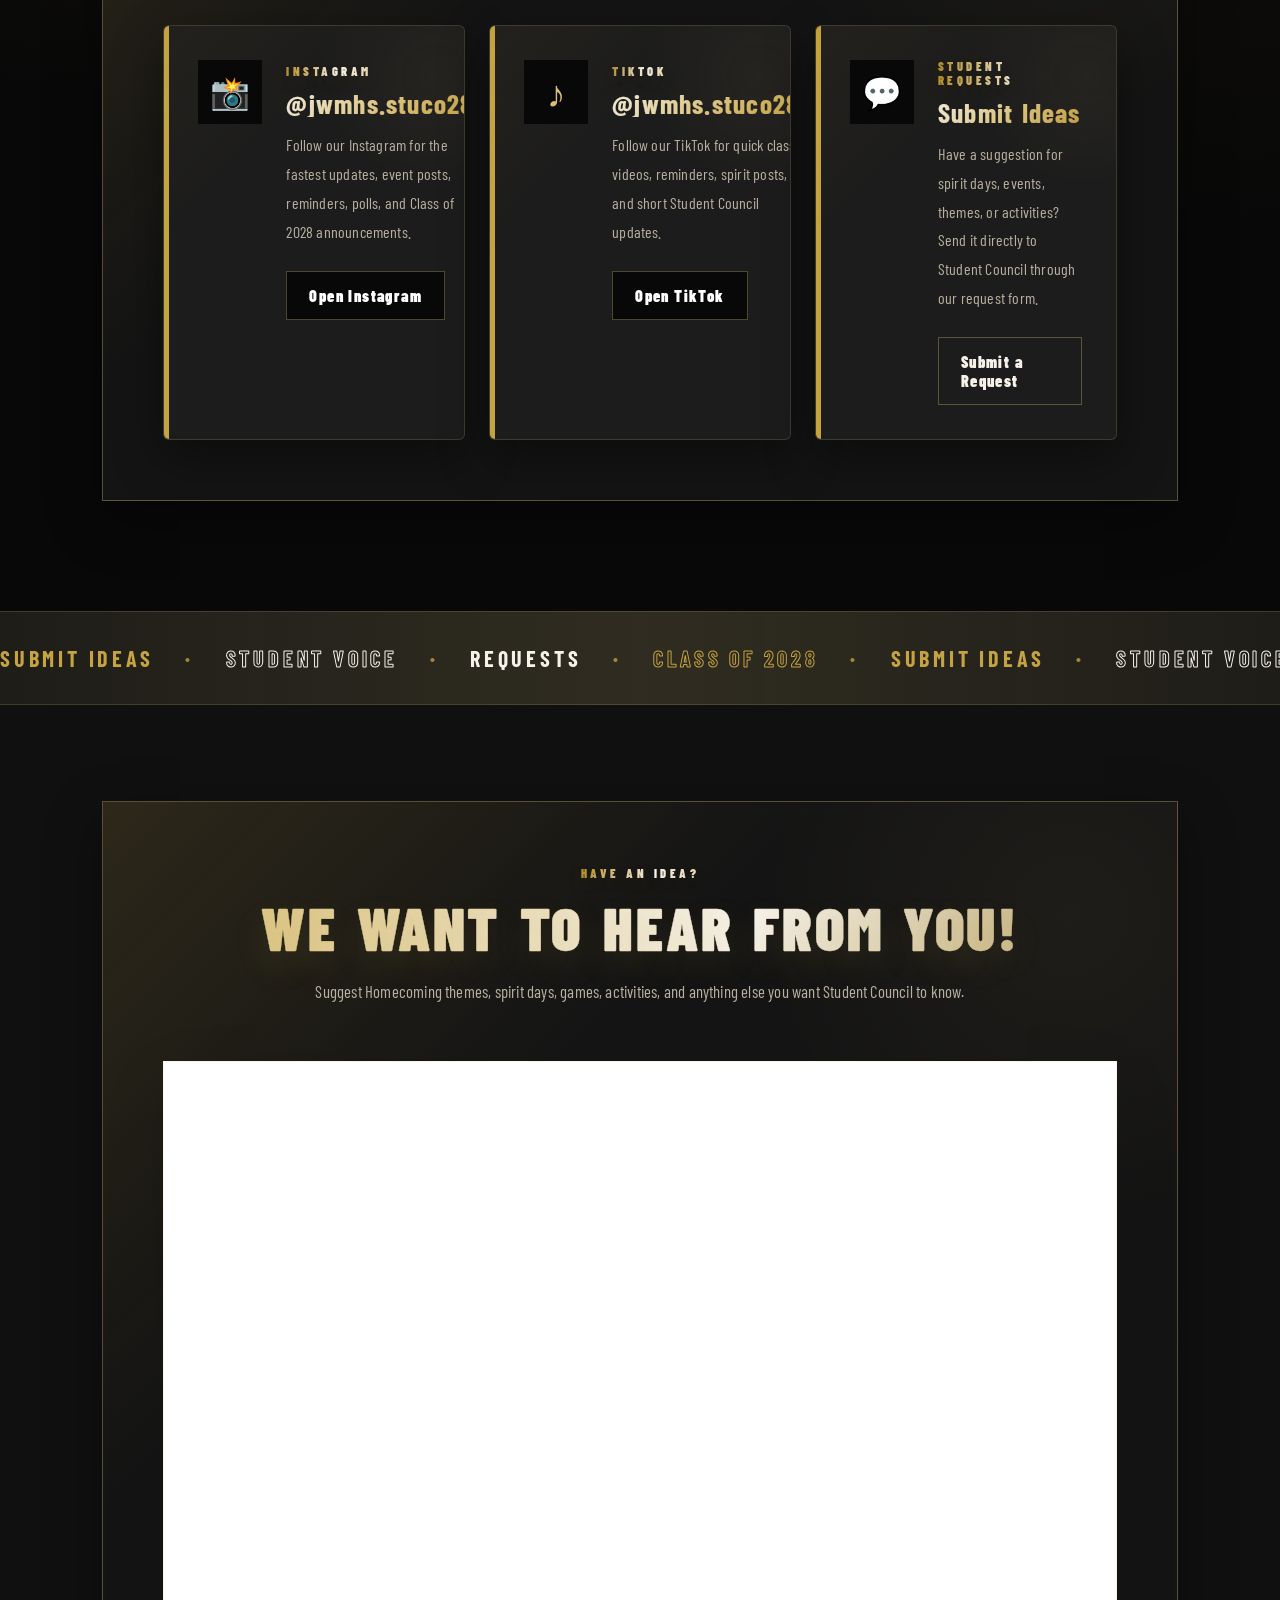
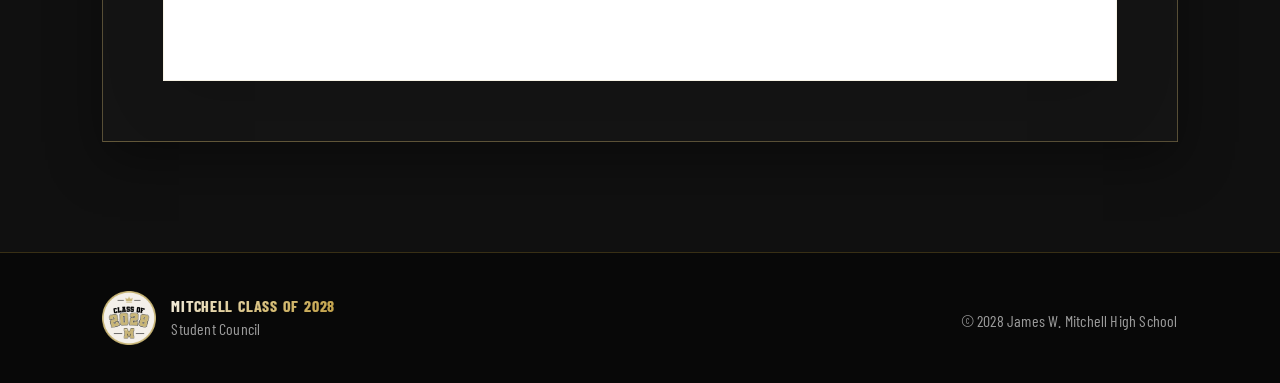
==== commit 2e51d8e9: "Add files via upload" ====
--- a/index.html
+++ b/index.html
@@ -160,6 +160,11 @@
 
     </a>
 
+    <button class="mobile-theme-toggle" id="mobile-theme-toggle" type="button" aria-label="Toggle dark mode">
+      <span id="mobile-theme-toggle-icon">🌙</span>
+      <strong id="mobile-theme-toggle-text">Dark</strong>
+    </button>
+
     <button class="mobile-menu-toggle" id="mobile-menu-toggle" type="button" aria-label="Open menu">
       <span></span>
       <span></span>
@@ -888,6 +893,18 @@
         <strong>Student Guide</strong>
         <p>Explore courses, clubs, student groups, and Mitchell resources.</p>
       </div>
+      <div class="tool-preview guide-tool-preview" aria-hidden="true">
+        <div class="preview-line wide"></div>
+        <div class="preview-chip-row">
+          <i></i>
+          <i></i>
+          <i></i>
+        </div>
+        <div class="preview-split">
+          <span></span>
+          <span></span>
+        </div>
+      </div>
     </a>
 
     <a href="exam-prep.html" class="tools-launch-card">
@@ -896,6 +913,11 @@
         <strong>Exam Prep</strong>
         <p>Find review links, study resources, and prep materials in one place.</p>
       </div>
+      <div class="tool-preview exam-tool-preview" aria-hidden="true">
+        <div class="preview-subject">AP</div>
+        <div class="preview-resource"></div>
+        <div class="preview-resource short"></div>
+      </div>
     </a>
 
     <a href="calculator.html" class="tools-launch-card">
@@ -903,6 +925,14 @@
       <div>
         <strong>Grade Calculator</strong>
         <p>Estimate your current grade and test what future scores could do.</p>
+      </div>
+      <div class="tool-preview calculator-tool-preview" aria-hidden="true">
+        <div class="calc-mini-screen">92%</div>
+        <div class="calc-mini-bars">
+          <span></span>
+          <span></span>
+          <span></span>
+        </div>
       </div>
     </a>
 
@@ -1230,6 +1260,35 @@
 
   </div>
 
+  <div class="calculator-help-card">
+
+    <div class="calculator-help-copy">
+      <span>Don't know how it works?</span>
+      <h3>Start with your category weights.</h3>
+      <p>
+        In MyStudent, open your class grades on the web version. Near the top,
+        look for the category table that shows what percent of the grade each
+        category is worth. Use those percentages here, then enter your points.
+      </p>
+    </div>
+
+    <div class="weight-sample" aria-label="Sample category weight table">
+      <div class="sample-cell sample-label">Percent of Grade</div>
+      <div class="sample-cell sample-category">
+        <strong>Core Learning</strong>
+        <span>60%</span>
+        <small>Example score</small>
+      </div>
+      <div class="sample-cell sample-category accent">
+        <strong>Classwork</strong>
+        <span>40%</span>
+        <small>Example score</small>
+      </div>
+      <div class="sample-cell sample-label">Weighted Grade</div>
+    </div>
+
+  </div>
+
   <div class="grade-layout">
 
     <!-- LEFT SIDE -->
@@ -1412,6 +1471,37 @@
 
       <div class="communication-card">
 
+        <div class="communication-icon tiktok-icon">
+          ♪
+        </div>
+
+        <div class="communication-content">
+
+          <span class="communication-label">
+            TikTok
+          </span>
+
+          <h3>@jwmhs.stuco28</h3>
+
+          <p>
+            Follow our TikTok for quick class videos, reminders, spirit posts,
+            and short Student Council updates.
+          </p>
+
+          <a
+          href="https://www.tiktok.com/@jwmhs.stuco28"
+          target="_blank"
+          rel="noopener noreferrer"
+          class="communication-btn">
+            Open TikTok
+          </a>
+
+        </div>
+
+      </div>
+
+      <div class="communication-card">
+
         <div class="communication-icon">
           💬
         </div>
@@ -1538,7 +1628,7 @@
 
 </nav>
 
-<script src="script.js?v=dashboard-lunch-periods-20260515"></script>
+<script src="script.js?v=site-polish-20260516"></script>
 
 <script data-goatcounter="https://jwmhs2028.goatcounter.com/count"
         async src="//gc.zgo.at/count.js"></script>
--- a/style.css
+++ b/style.css
@@ -7316,3 +7316,652 @@
 .bell-period-lunch-row strong{color:var(--text)!important;font-size:.74rem!important;font-weight:900!important;letter-spacing:.06em!important;line-height:1!important;text-transform:uppercase!important;white-space:nowrap!important;}
 .bell-period-lunch-row span{color:var(--gold)!important;font-family:"Inter",sans-serif!important;font-size:.72rem!important;font-weight:800!important;font-variant-numeric:tabular-nums!important;line-height:1.2!important;text-align:right!important;white-space:normal!important;}
 @media (max-width:768px){.bell-period-main{grid-template-columns:auto minmax(0,1fr)!important;gap:5px!important}.bell-period-main h4{font-size:.76rem!important;line-height:1.05!important}.bell-period-main p{font-size:.58rem!important;line-height:1.16!important;text-align:right!important;overflow-wrap:normal!important;word-break:normal!important;white-space:normal!important}.bell-period-lunches{gap:5px!important;margin-top:6px!important;padding-top:6px!important}.bell-period-lunch-row{grid-template-columns:auto minmax(0,1fr)!important;gap:5px!important;padding:6px!important}.bell-period-lunch-row strong{font-size:.62rem!important}.bell-period-lunch-row span{font-size:.56rem!important;text-align:right!important}}
+
+/* FINAL MAY 16 POLISH */
+.mobile-theme-toggle{
+    display:none;
+}
+
+@media (max-width:900px){
+    .mobile-theme-toggle{
+        display:inline-flex !important;
+        align-items:center;
+        justify-content:center;
+        gap:5px;
+        min-width:48px;
+        height:46px;
+        margin-left:auto;
+        border:1px solid var(--border);
+        background:rgba(197,163,63,.08);
+        color:var(--nav-text);
+        font-size:.74rem;
+        font-weight:900;
+        letter-spacing:.04em;
+        text-transform:uppercase;
+    }
+
+    .mobile-theme-toggle span{
+        line-height:1;
+    }
+
+    .mobile-theme-toggle strong{
+        line-height:1;
+    }
+
+    .mobile-menu-toggle{
+        margin-left:0 !important;
+    }
+}
+
+.tools-launch-card{
+    min-height:244px !important;
+    gap:16px !important;
+}
+
+.tool-preview{
+    width:100%;
+    min-height:78px;
+    padding:10px;
+    border:1px solid var(--border-soft);
+    background:
+        linear-gradient(135deg,rgba(197,163,63,.11),rgba(255,255,255,.04)),
+        var(--card-bg-soft);
+    box-shadow:inset 0 0 0 1px rgba(255,255,255,.04);
+}
+
+.preview-line,
+.preview-chip-row i,
+.preview-split span,
+.preview-resource,
+.calc-mini-bars span{
+    display:block;
+    border-radius:999px;
+    background:linear-gradient(90deg,var(--gold),var(--gold-light));
+}
+
+.preview-line.wide{
+    width:70%;
+    height:8px;
+    margin-bottom:12px;
+}
+
+.preview-chip-row{
+    display:grid;
+    grid-template-columns:repeat(3,1fr);
+    gap:6px;
+    margin-bottom:10px;
+}
+
+.preview-chip-row i{
+    height:18px;
+    opacity:.88;
+}
+
+.preview-split{
+    display:grid;
+    grid-template-columns:1fr 1fr;
+    gap:8px;
+}
+
+.preview-split span{
+    height:22px;
+    border-radius:5px;
+    background:rgba(197,163,63,.16);
+    border:1px solid var(--border-soft);
+}
+
+.exam-tool-preview{
+    display:grid;
+    grid-template-columns:44px 1fr;
+    gap:8px;
+    align-items:center;
+}
+
+.preview-subject{
+    grid-row:1 / span 2;
+    width:44px;
+    height:44px;
+    display:flex;
+    align-items:center;
+    justify-content:center;
+    background:#080808;
+    color:var(--gold-light);
+    font-weight:900;
+    border:1px solid rgba(197,163,63,.28);
+}
+
+.preview-resource{
+    height:15px;
+}
+
+.preview-resource.short{
+    width:72%;
+    opacity:.7;
+}
+
+.calculator-tool-preview{
+    display:grid;
+    grid-template-columns:72px 1fr;
+    gap:12px;
+    align-items:center;
+}
+
+.calc-mini-screen{
+    min-height:54px;
+    display:flex;
+    align-items:center;
+    justify-content:center;
+    background:#080808;
+    color:var(--gold-light);
+    border:1px solid rgba(197,163,63,.28);
+    font-family:"Inter",sans-serif;
+    font-size:1.1rem;
+    font-weight:900;
+}
+
+.calc-mini-bars{
+    display:grid;
+    gap:7px;
+}
+
+.calc-mini-bars span{
+    height:9px;
+}
+
+.calc-mini-bars span:nth-child(2){
+    width:78%;
+}
+
+.calc-mini-bars span:nth-child(3){
+    width:56%;
+}
+
+.calculator-help-card{
+    width:min(100%,1200px);
+    margin:0 auto 18px;
+    display:grid;
+    grid-template-columns:minmax(0,1fr) minmax(360px,.9fr);
+    gap:16px;
+    align-items:stretch;
+    padding:18px;
+    border:1px solid var(--border);
+    background:
+        radial-gradient(circle at 16% 0%,rgba(197,163,63,.18),transparent 34%),
+        linear-gradient(135deg,rgba(197,163,63,.08),var(--card-bg));
+    box-shadow:var(--shadow);
+}
+
+.calculator-help-copy span{
+    display:block;
+    margin-bottom:7px;
+    color:var(--gold);
+    font-size:.82rem;
+    font-weight:900;
+    letter-spacing:.22em;
+    text-transform:uppercase;
+}
+
+.calculator-help-copy h3{
+    color:var(--text);
+    font-size:clamp(1.28rem,1.6vw,1.9rem);
+    font-weight:900;
+    text-transform:uppercase;
+    letter-spacing:.04em;
+    margin-bottom:8px;
+}
+
+.calculator-help-copy p{
+    color:var(--muted);
+    line-height:1.45;
+    font-size:.98rem;
+    max-width:760px;
+}
+
+.weight-sample{
+    display:grid;
+    grid-template-columns:.9fr 1fr 1fr .9fr;
+    align-items:stretch;
+    min-height:118px;
+    border:1px solid var(--border-soft);
+    overflow:hidden;
+    background:var(--card-bg-soft);
+}
+
+.sample-cell{
+    display:flex;
+    flex-direction:column;
+    justify-content:center;
+    gap:5px;
+    padding:12px;
+    border-right:1px solid var(--border-soft);
+    color:var(--text);
+}
+
+.sample-cell:last-child{
+    border-right:0;
+}
+
+.sample-label{
+    font-size:1rem;
+    font-weight:800;
+    line-height:1.1;
+}
+
+.sample-category{
+    background:#080808;
+    color:white;
+}
+
+.sample-category.accent{
+    background:linear-gradient(135deg,var(--gold),#5c4715);
+    color:#080808;
+}
+
+.sample-category strong{
+    font-size:.96rem;
+    line-height:1;
+}
+
+.sample-category span{
+    font-family:"Inter",sans-serif;
+    font-size:1.55rem;
+    font-weight:900;
+    line-height:1;
+}
+
+.sample-category small{
+    font-size:.72rem;
+    font-weight:800;
+    opacity:.8;
+    text-transform:uppercase;
+}
+
+.grade-layout{
+    width:min(100%,1200px);
+    margin-inline:auto;
+    grid-template-columns:minmax(0,1.32fr) minmax(300px,.72fr) !important;
+    gap:18px !important;
+    align-items:start;
+}
+
+.grade-card{
+    padding:20px !important;
+    border-radius:6px !important;
+}
+
+.grade-heading{
+    font-size:clamp(1.18rem,1.35vw,1.58rem) !important;
+    margin-bottom:14px !important;
+}
+
+.grade-labels{
+    display:none !important;
+}
+
+.grade-row{
+    grid-template-columns:minmax(150px,1.05fr) 86px minmax(190px,1.25fr) !important;
+    gap:8px !important;
+    margin-bottom:8px !important;
+}
+
+.grade-row input,
+.input-group input,
+.input-group select{
+    min-height:42px;
+    padding:10px 12px !important;
+    font-size:.92rem !important;
+    border-radius:5px;
+}
+
+.fraction-group{
+    gap:7px !important;
+}
+
+.fraction-group span{
+    font-size:1.05rem !important;
+}
+
+.grade-desc{
+    margin-bottom:14px !important;
+    line-height:1.45 !important;
+}
+
+.input-group{
+    margin-bottom:13px !important;
+}
+
+.grade-btn{
+    min-height:42px;
+    padding:12px 14px !important;
+    margin-top:12px !important;
+    border-radius:5px;
+}
+
+.final-grade-box,
+.prediction-box{
+    margin-top:14px !important;
+    padding:16px !important;
+    border-radius:6px;
+}
+
+.final-grade-box h2,
+.prediction-box h2{
+    font-family:"Inter",sans-serif !important;
+    font-size:clamp(2rem,3vw,2.65rem) !important;
+    letter-spacing:.02em !important;
+}
+
+.poll-grid{
+    grid-auto-rows:1fr !important;
+    align-items:stretch !important;
+}
+
+.poll-card,
+.featured-poll-card{
+    min-height:352px;
+    height:100%;
+    border-radius:6px !important;
+}
+
+.poll-card{
+    display:grid !important;
+    grid-template-rows:1fr auto;
+}
+
+#featured-poll-container .featured-poll-card{
+    min-height:318px;
+    align-items:stretch;
+}
+
+.poll-info{
+    display:flex;
+    flex-direction:column;
+    min-height:0;
+}
+
+.poll-info p{
+    display:-webkit-box;
+    -webkit-line-clamp:3;
+    -webkit-box-orient:vertical;
+    overflow:hidden;
+}
+
+.poll-meta{
+    margin-top:auto;
+}
+
+.poll-vote-area{
+    align-self:end;
+}
+
+.communication-grid{
+    grid-template-columns:repeat(3,minmax(0,1fr)) !important;
+    align-items:stretch !important;
+}
+
+.communication-card{
+    min-height:100%;
+    border-radius:6px !important;
+}
+
+.tiktok-icon{
+    font-size:2.35rem !important;
+    font-weight:900;
+}
+
+.dashboard-card-link{
+    position:relative !important;
+    min-height:44px !important;
+    margin-top:14px !important;
+    padding:0 44px 0 16px !important;
+    border:1px solid var(--border-soft) !important;
+    border-top:1px solid var(--border-soft) !important;
+    background:rgba(197,163,63,.08) !important;
+    justify-content:center !important;
+    text-align:center !important;
+    border-radius:5px !important;
+}
+
+.dashboard-card-link span{
+    position:absolute !important;
+    right:14px;
+    top:50%;
+    transform:translateY(-50%);
+}
+
+.bell-period-row{
+    min-height:50px !important;
+}
+
+@media (max-width:1100px){
+    .communication-grid{
+        grid-template-columns:1fr !important;
+    }
+}
+
+@media (max-width:768px){
+    .tools-launch-card{
+        min-height:auto !important;
+        padding:16px !important;
+        gap:12px !important;
+    }
+
+    .tool-preview{
+        min-height:58px;
+        padding:8px;
+    }
+
+    .calculator-help-card{
+        grid-template-columns:1fr;
+        gap:10px;
+        padding:12px;
+        margin-bottom:12px;
+    }
+
+    .calculator-help-copy span{
+        font-size:.62rem;
+        letter-spacing:.16em;
+        margin-bottom:5px;
+    }
+
+    .calculator-help-copy h3{
+        font-size:1rem;
+        margin-bottom:5px;
+    }
+
+    .calculator-help-copy p{
+        font-size:.76rem;
+        line-height:1.32;
+    }
+
+    .weight-sample{
+        grid-template-columns:1fr 1fr;
+        min-height:0;
+    }
+
+    .sample-cell{
+        min-height:54px;
+        padding:8px;
+        border-bottom:1px solid var(--border-soft);
+        font-size:.72rem;
+    }
+
+    .sample-cell:nth-child(2n){
+        border-right:0;
+    }
+
+    .sample-cell:nth-last-child(-n+2){
+        border-bottom:0;
+    }
+
+    .sample-category strong{
+        font-size:.72rem;
+    }
+
+    .sample-category span{
+        font-size:1.1rem;
+    }
+
+    .sample-category small{
+        display:none;
+    }
+
+    .grade-layout{
+        grid-template-columns:1fr !important;
+        gap:10px !important;
+    }
+
+    .grade-card{
+        padding:12px !important;
+    }
+
+    .grade-heading{
+        font-size:1.02rem !important;
+        margin-bottom:10px !important;
+    }
+
+    .grade-row{
+        grid-template-columns:minmax(0,1fr) 76px !important;
+        gap:6px !important;
+        margin-bottom:7px !important;
+    }
+
+    .grade-row .fraction-group{
+        grid-column:1 / -1;
+    }
+
+    .grade-row input,
+    .input-group input,
+    .input-group select{
+        min-height:38px;
+        padding:8px 9px !important;
+        font-size:.78rem !important;
+    }
+
+    .grade-btn{
+        min-height:38px;
+        padding:9px 10px !important;
+        font-size:.78rem !important;
+    }
+
+    .final-grade-box,
+    .prediction-box{
+        padding:11px !important;
+        margin-top:10px !important;
+    }
+
+    .final-grade-box h2,
+    .prediction-box h2{
+        font-size:1.65rem !important;
+    }
+
+    .poll-card,
+    .featured-poll-card{
+        min-height:300px !important;
+        padding:18px !important;
+    }
+
+    #featured-poll-container .featured-poll-card{
+        grid-template-columns:1fr !important;
+        min-height:300px;
+    }
+
+    .poll-card h3,
+    .featured-poll-card h3{
+        font-size:1.22rem !important;
+    }
+
+    .poll-bar{
+        height:42px !important;
+    }
+
+    .poll-vote-btn,
+    .suggest-change-btn{
+        padding:11px 12px !important;
+        font-size:.78rem !important;
+    }
+
+    .dashboard-card-link{
+        min-height:38px !important;
+        padding:0 36px 0 10px !important;
+        font-size:.64rem !important;
+    }
+
+    .dashboard-card-link span{
+        right:10px;
+    }
+
+    .designated-lunch-list{
+        grid-template-columns:repeat(3,minmax(0,1fr)) !important;
+        gap:5px !important;
+        overflow:visible !important;
+        padding-bottom:0 !important;
+        scroll-snap-type:none !important;
+    }
+
+    .designated-lunch-row{
+        padding:6px !important;
+        scroll-snap-align:none !important;
+    }
+
+    .designated-lunch-top strong{
+        font-size:.62rem !important;
+        letter-spacing:.03em !important;
+    }
+
+    .designated-lunch-row p{
+        display:none !important;
+    }
+
+    .designated-lunch-row small{
+        display:-webkit-box !important;
+        -webkit-line-clamp:3;
+        -webkit-box-orient:vertical;
+        overflow:hidden;
+        font-size:.52rem !important;
+        line-height:1.16 !important;
+        margin-top:4px !important;
+    }
+
+    .bell-card .bell-schedule-list{
+        max-height:300px !important;
+    }
+
+    .bell-period-row{
+        min-height:52px !important;
+        padding:9px 8px !important;
+    }
+
+    .bell-period-main{
+        grid-template-columns:auto minmax(0,1fr) !important;
+        gap:6px !important;
+    }
+
+    .bell-period-main h4{
+        font-size:.78rem !important;
+    }
+
+    .bell-period-main p{
+        font-size:.62rem !important;
+        line-height:1.18 !important;
+        text-align:right !important;
+        white-space:normal !important;
+    }
+
+    .bell-period-lunch-row{
+        padding:6px 7px !important;
+    }
+
+    .bell-period-lunch-row strong{
+        font-size:.63rem !important;
+    }
+
+    .bell-period-lunch-row span{
+        font-size:.58rem !important;
+    }
+
+    .communication-card{
+        padding:18px !important;
+        gap:12px !important;
+    }
+}
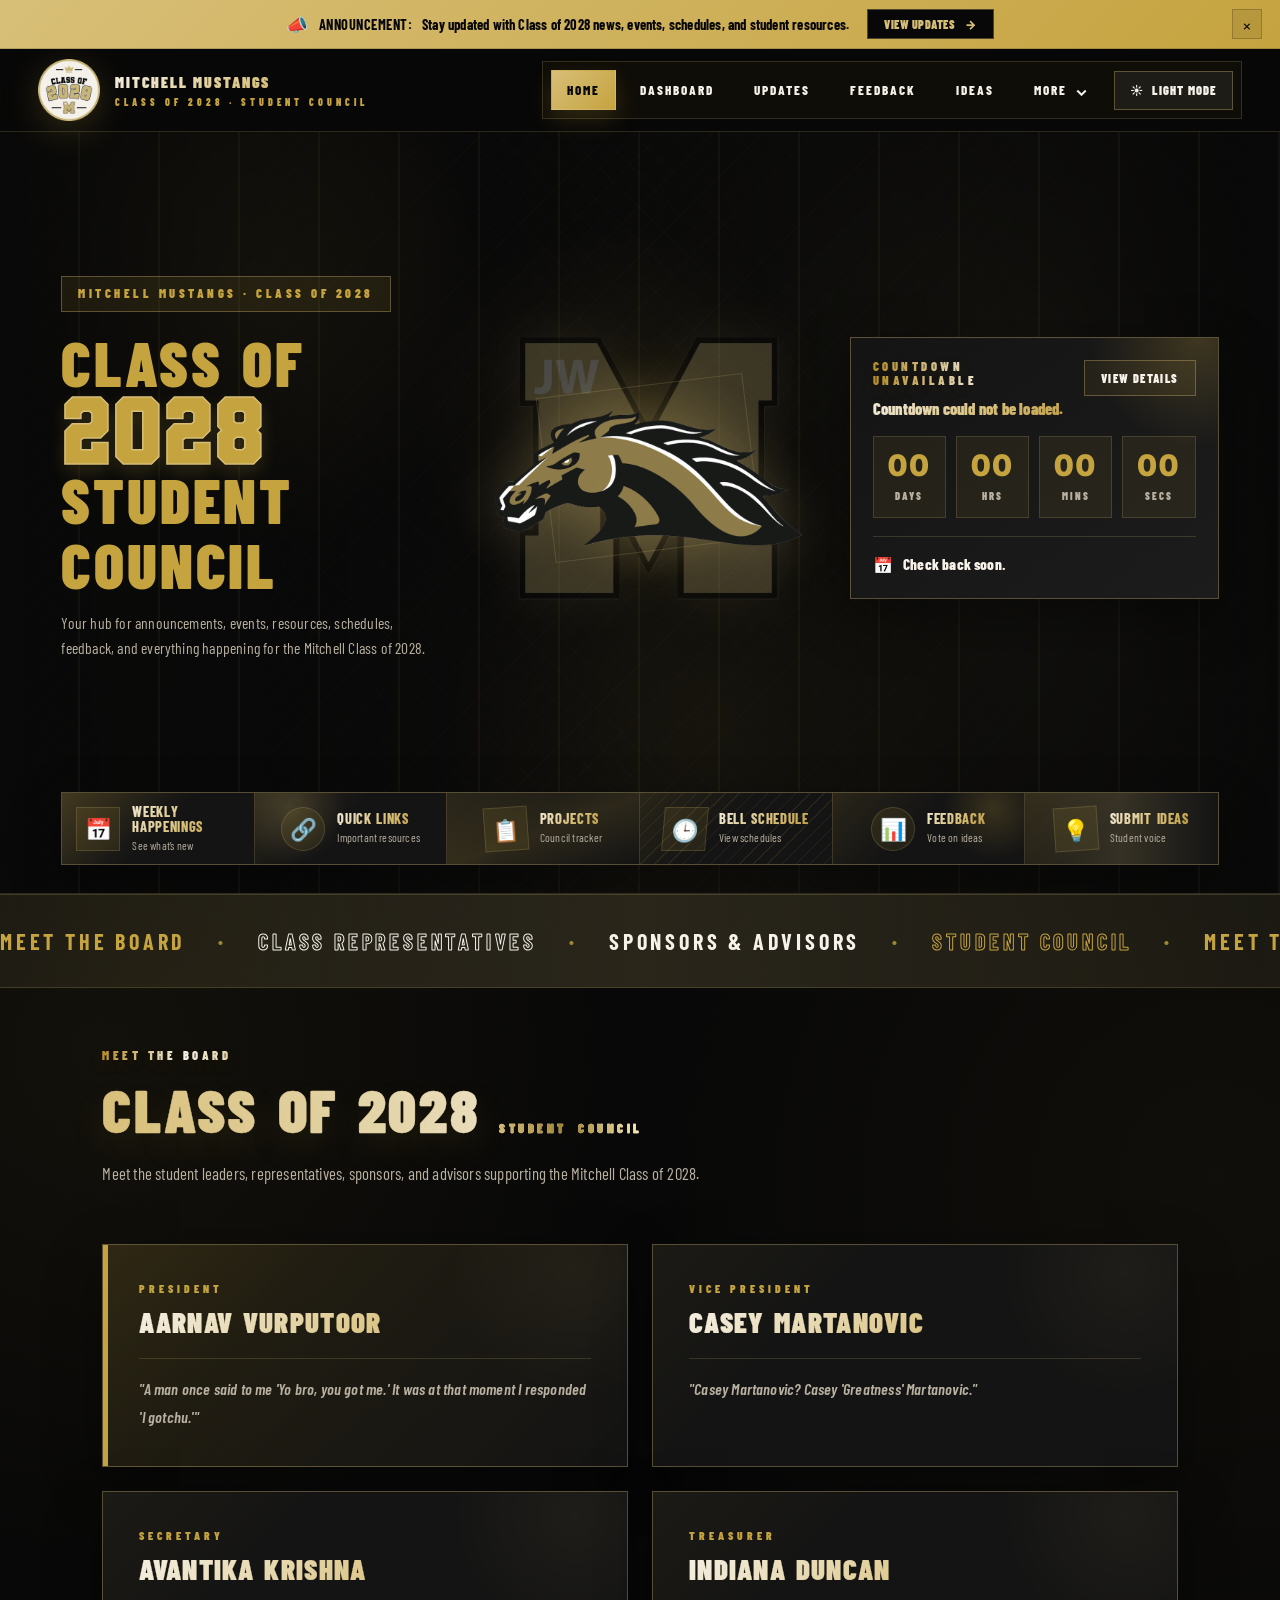
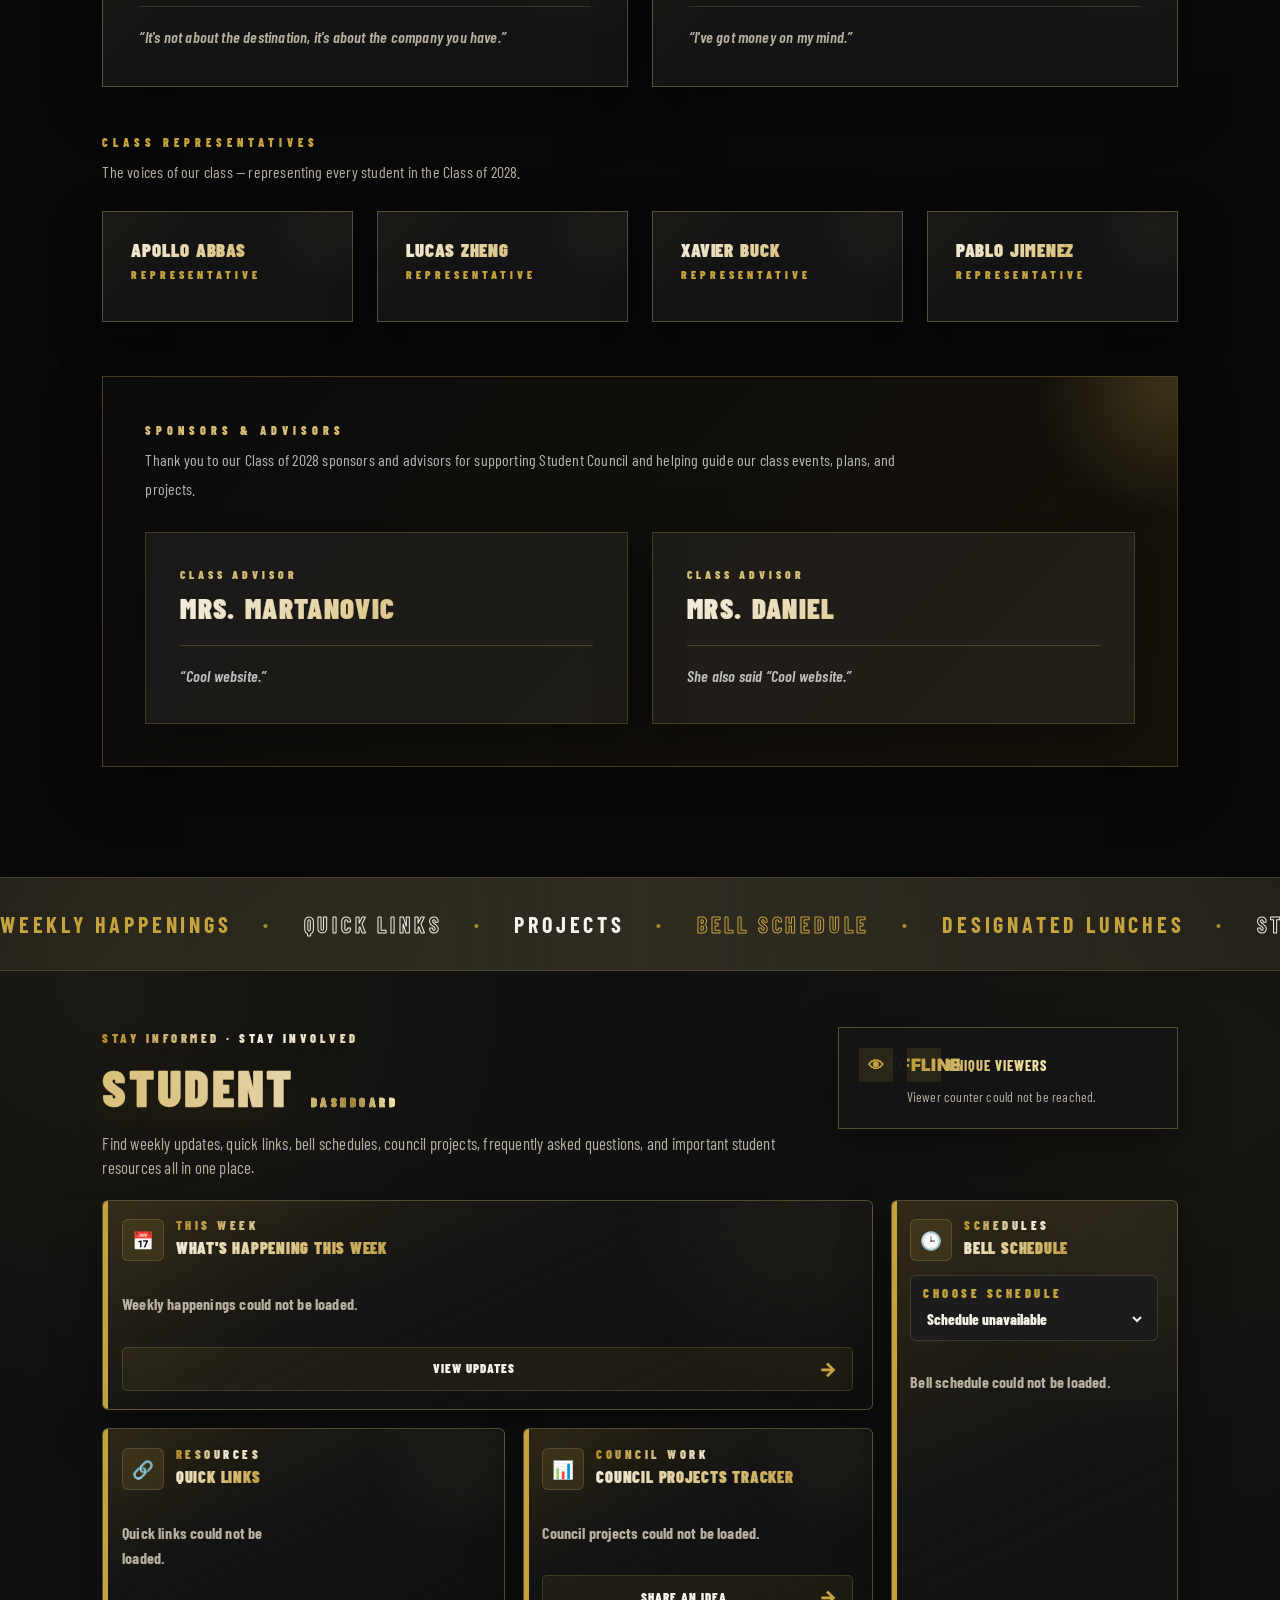
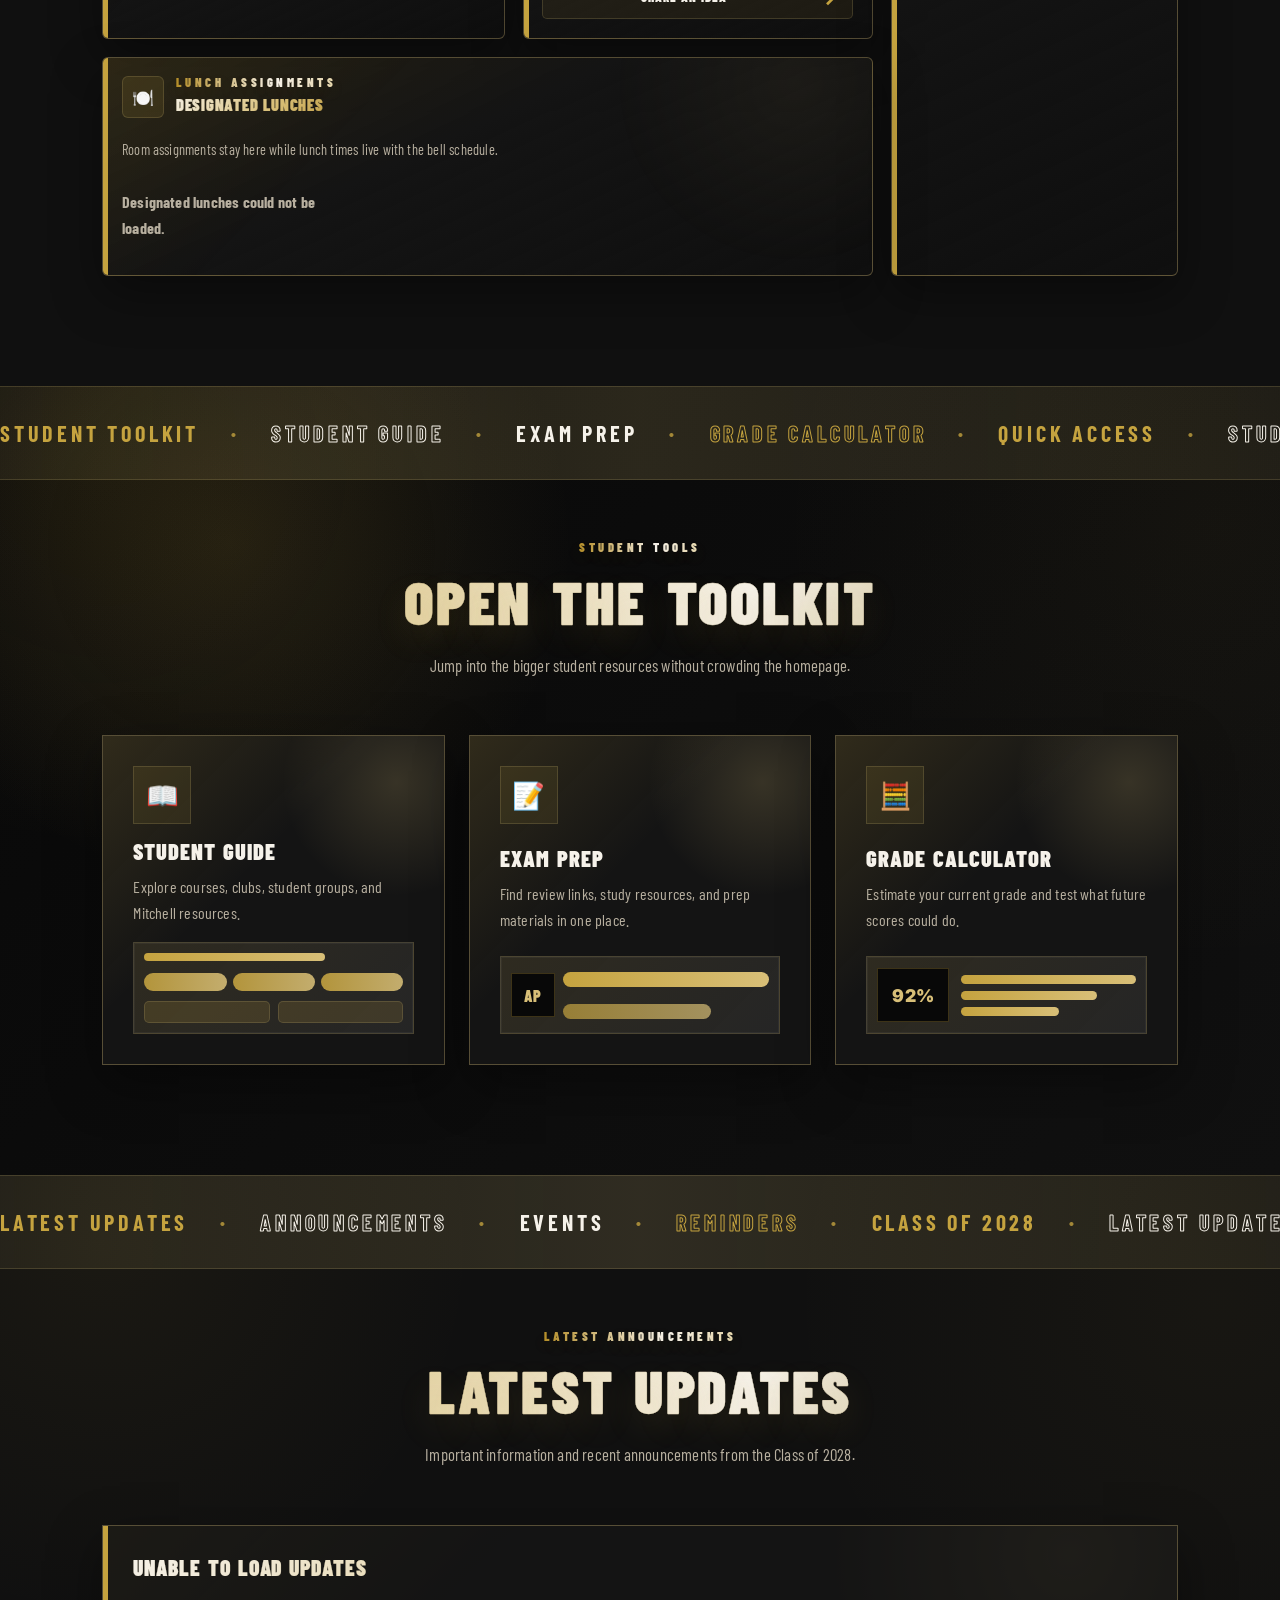
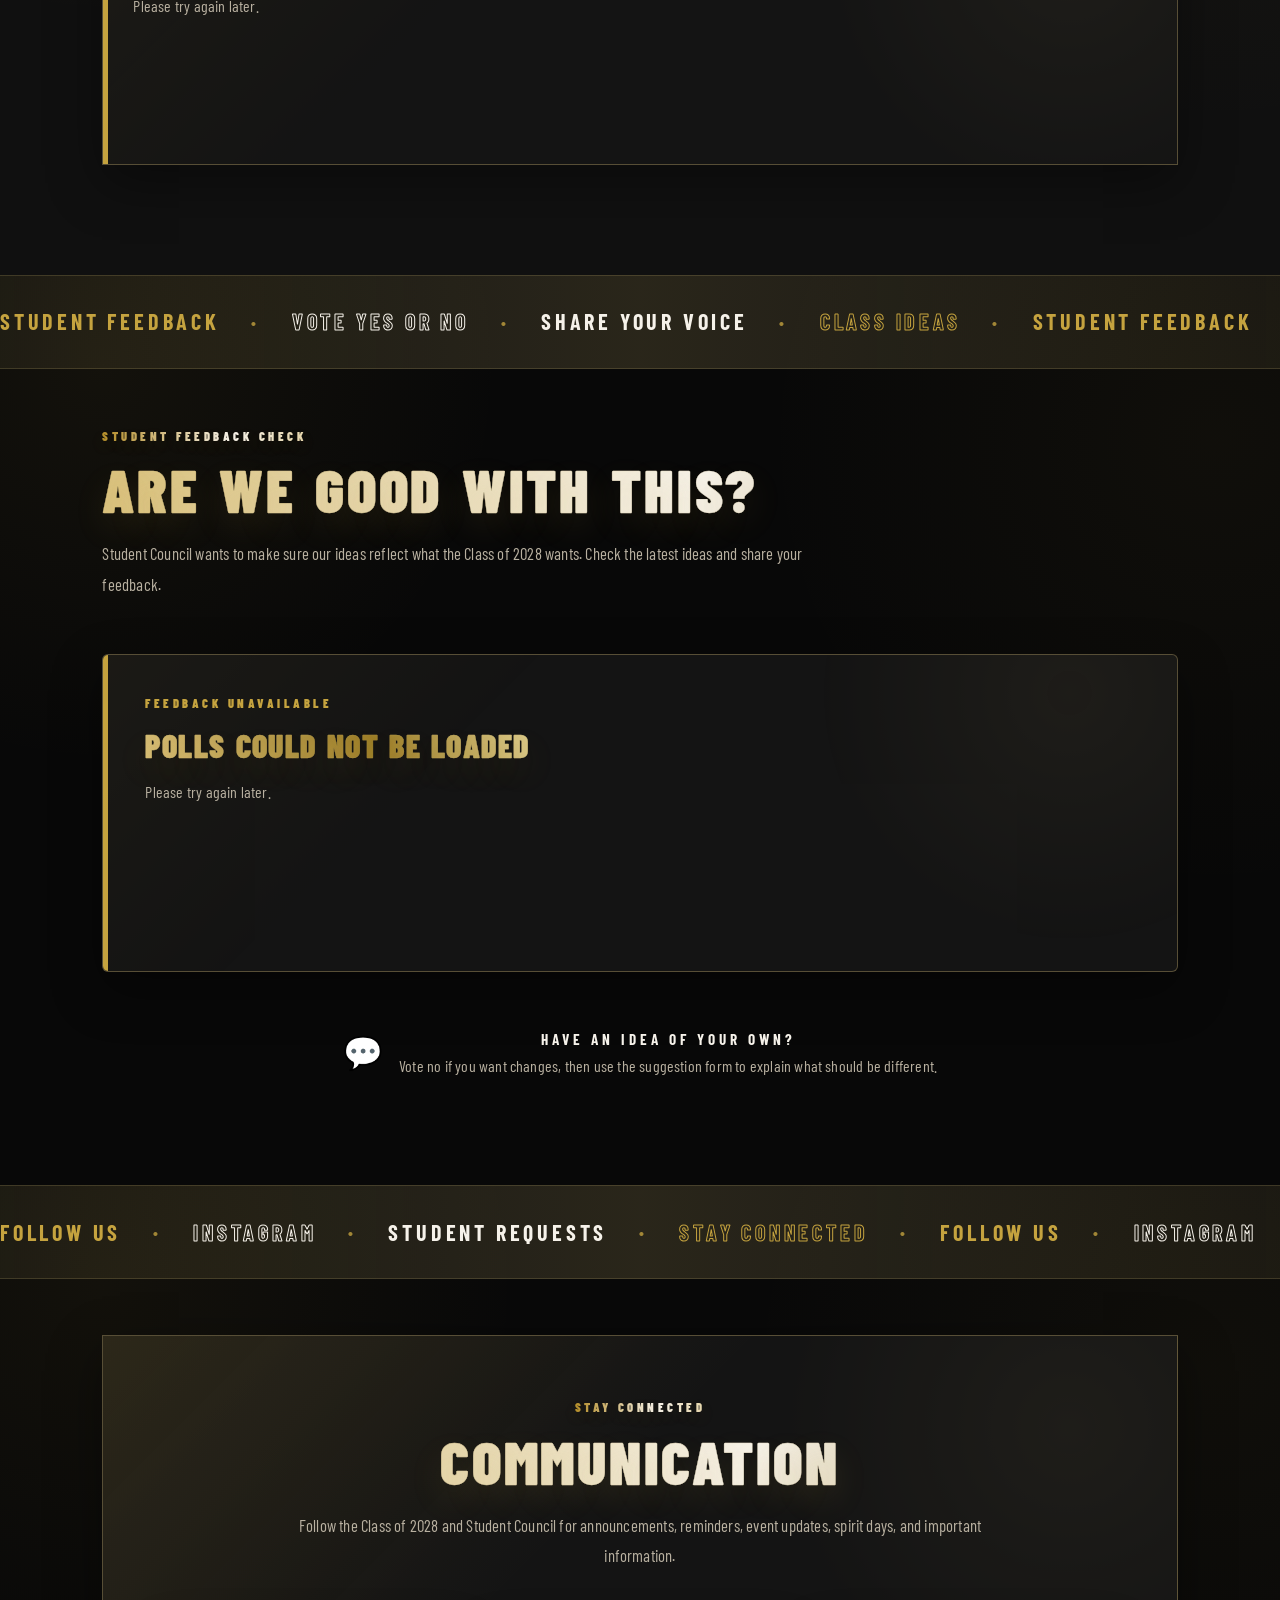
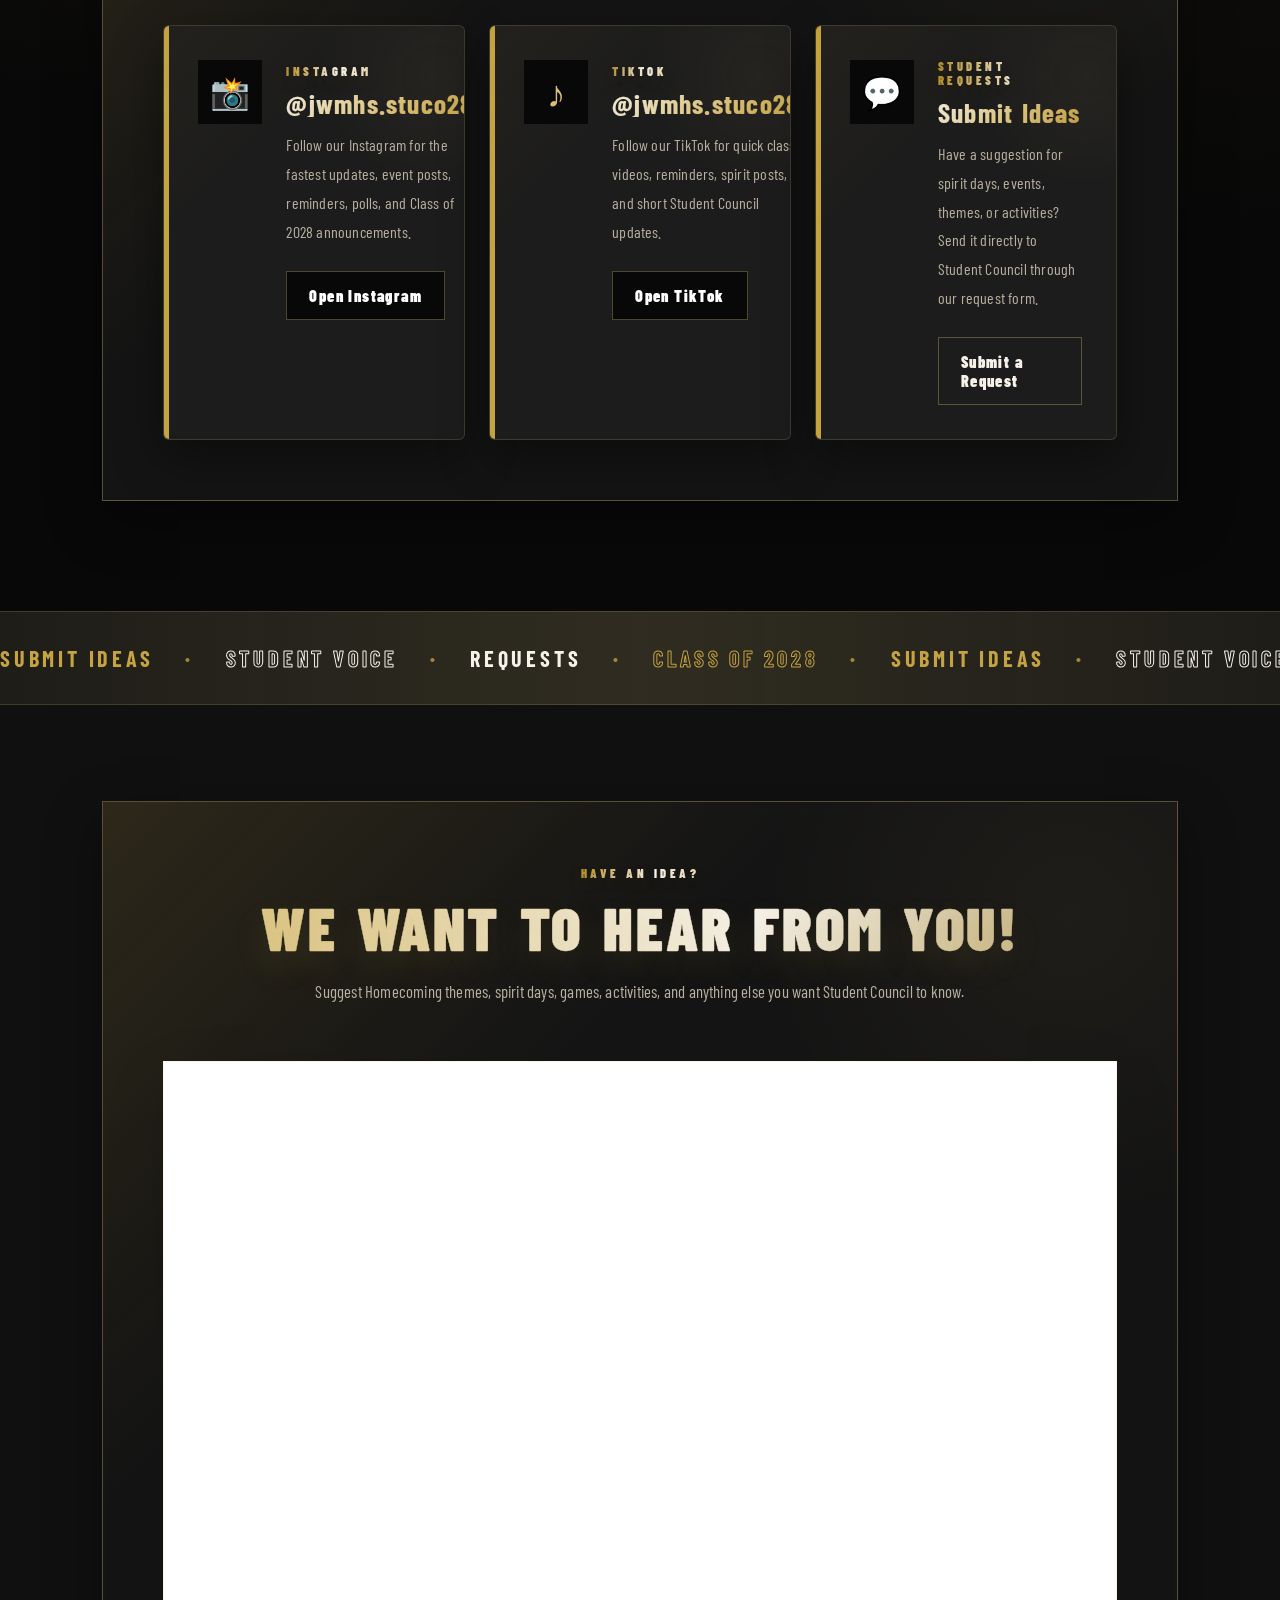
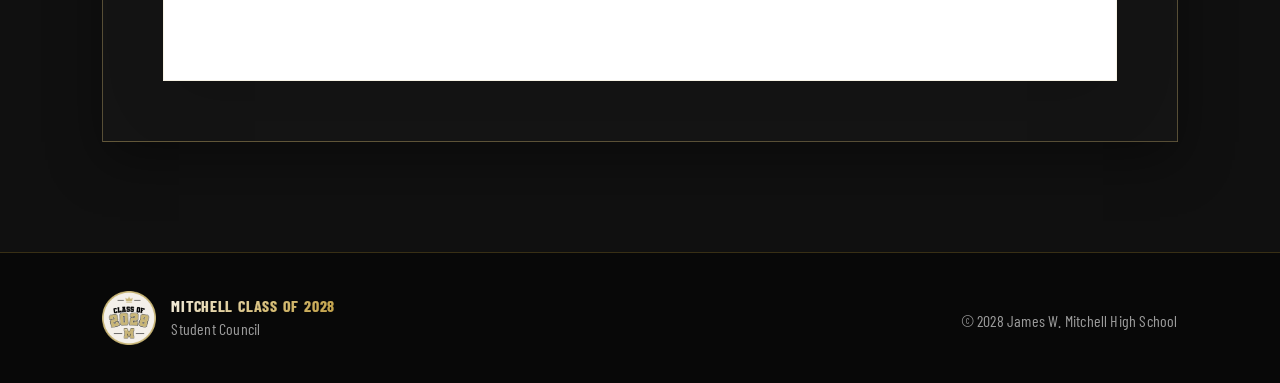
==== commit 1a4ef161: "Add files via upload" ====
--- a/index.html
+++ b/index.html
@@ -675,13 +675,13 @@
 
       </div>
 
-      <div class="dashboard-save-card">
-
-        <span>✓</span>
+      <div class="dashboard-save-card viewer-counter-card">
+
+        <span>👁</span>
 
         <div>
-          <h3>Theme saved automatically</h3>
-          <p>Your dark mode preference is remembered after refreshing.</p>
+          <h3><span id="viewer-count">--</span> Unique Viewers</h3>
+          <p id="viewer-count-status">Connect Google Sheets to turn on live counting.</p>
         </div>
 
       </div>
@@ -1628,7 +1628,7 @@
 
 </nav>
 
-<script src="script.js?v=site-polish-20260516"></script>
+<script src="script.js?v=viewer-live-counter-20260516"></script>
 
 <script data-goatcounter="https://jwmhs2028.goatcounter.com/count"
         async src="//gc.zgo.at/count.js"></script>
--- a/style.css
+++ b/style.css
@@ -7965,3 +7965,230 @@
         gap:12px !important;
     }
 }
+
+/* MAY 16 SECOND PASS */
+.viewer-counter-card h3{
+    display:flex;
+    align-items:baseline;
+    gap:7px;
+    flex-wrap:wrap;
+}
+
+#viewer-count{
+    color:var(--gold);
+    font-family:"Inter",sans-serif;
+    font-size:1.05rem;
+    font-weight:900;
+    letter-spacing:.02em;
+}
+
+.poll-bar{
+    position:relative !important;
+    isolation:isolate;
+    border-radius:6px;
+    box-shadow:inset 0 0 0 1px rgba(255,255,255,.04);
+}
+
+.poll-yes-fill,
+.poll-no-fill{
+    position:relative;
+    overflow:hidden;
+    background-size:220% 220% !important;
+    animation:pollBarDrift 5.5s ease-in-out infinite;
+}
+
+.poll-yes-fill::after,
+.poll-no-fill::after{
+    content:"";
+    position:absolute;
+    inset:0;
+    background:linear-gradient(110deg,transparent 0%,rgba(255,255,255,.26) 48%,transparent 60%);
+    transform:translateX(-120%);
+    animation:pollBarSweep 3.8s ease-in-out infinite;
+}
+
+.poll-no-fill{
+    background:linear-gradient(135deg,#111111,#3b3420,#0b0b0b) !important;
+}
+
+.poll-yes-fill.is-tiny::after,
+.poll-no-fill.is-tiny::after{
+    animation-duration:2.6s;
+}
+
+.poll-bar-label{
+    position:absolute;
+    top:50%;
+    z-index:3;
+    transform:translateY(-50%);
+    display:inline-flex;
+    align-items:center;
+    min-height:28px;
+    padding:0 10px;
+    border:1px solid rgba(255,255,255,.22);
+    background:rgba(8,8,8,.72);
+    color:white;
+    font-family:"Inter",sans-serif;
+    font-size:.76rem;
+    font-weight:900;
+    line-height:1;
+    white-space:nowrap;
+    backdrop-filter:blur(10px);
+}
+
+.poll-bar-label.yes{
+    left:8px;
+    color:var(--gold-light);
+}
+
+.poll-bar-label.no{
+    right:8px;
+}
+
+@keyframes pollBarDrift{
+    0%,100%{background-position:0% 50%}
+    50%{background-position:100% 50%}
+}
+
+@keyframes pollBarSweep{
+    0%,45%{transform:translateX(-120%)}
+    80%,100%{transform:translateX(120%)}
+}
+
+.makeover-strip-card{
+    position:relative !important;
+    isolation:isolate;
+}
+
+.makeover-strip-card::before{
+    content:"";
+    position:absolute;
+    inset:0;
+    z-index:0;
+    opacity:.78;
+    transition:.28s ease;
+}
+
+.makeover-strip-card > *{
+    position:relative;
+    z-index:1;
+}
+
+.makeover-strip-card:nth-child(1)::before{
+    background:linear-gradient(135deg,rgba(197,163,63,.2),transparent 52%);
+}
+
+.makeover-strip-card:nth-child(2)::before{
+    background:radial-gradient(circle at 18% 20%,rgba(216,191,120,.24),transparent 34%);
+}
+
+.makeover-strip-card:nth-child(3)::before{
+    background:linear-gradient(160deg,transparent 0%,rgba(197,163,63,.18) 52%,rgba(8,8,8,.05) 100%);
+}
+
+.makeover-strip-card:nth-child(4)::before{
+    background:repeating-linear-gradient(135deg,rgba(197,163,63,.14) 0 1px,transparent 1px 10px);
+}
+
+.makeover-strip-card:nth-child(5)::before{
+    background:radial-gradient(circle at 84% 22%,rgba(197,163,63,.26),transparent 30%);
+}
+
+.makeover-strip-card:nth-child(6)::before{
+    background:linear-gradient(90deg,rgba(197,163,63,.08),rgba(216,191,120,.22),transparent);
+}
+
+.makeover-strip-card:hover::before{
+    opacity:1;
+    transform:scale(1.04);
+}
+
+.makeover-strip-card:nth-child(2) > span,
+.makeover-strip-card:nth-child(5) > span{
+    border-radius:999px;
+}
+
+.makeover-strip-card:nth-child(3) > span,
+.makeover-strip-card:nth-child(6) > span{
+    transform:rotate(-4deg);
+}
+
+.makeover-strip-card:nth-child(4) > span{
+    transform:skew(-5deg);
+}
+
+@media (max-width:768px){
+    .bell-card .bell-schedule-list{
+        max-height:none !important;
+        gap:5px !important;
+    }
+
+    .bell-period-row{
+        min-height:34px !important;
+        padding:6px 7px !important;
+        border-radius:5px !important;
+    }
+
+    .bell-period-main{
+        grid-template-columns:auto minmax(0,1fr) !important;
+        gap:5px !important;
+        align-items:center !important;
+    }
+
+    .bell-period-main h4{
+        font-size:.68rem !important;
+        line-height:1 !important;
+    }
+
+    .bell-period-main p{
+        font-size:.52rem !important;
+        line-height:1.12 !important;
+        text-align:right !important;
+    }
+
+    .bell-note{
+        margin-top:3px !important;
+        font-size:.55rem !important;
+        line-height:1.15 !important;
+    }
+
+    .bell-period-lunches{
+        gap:4px !important;
+        margin-top:5px !important;
+        padding-top:5px !important;
+    }
+
+    .bell-period-lunch-row{
+        gap:5px !important;
+        padding:4px 5px !important;
+        border-radius:4px !important;
+    }
+
+    .bell-period-lunch-row strong{
+        font-size:.54rem !important;
+        line-height:1 !important;
+    }
+
+    .bell-period-lunch-row span{
+        font-size:.5rem !important;
+        line-height:1.1 !important;
+    }
+
+    .poll-bar-label{
+        min-height:24px;
+        padding:0 7px;
+        font-size:.62rem;
+    }
+
+    .poll-bar-label.yes{
+        left:5px;
+    }
+
+    .poll-bar-label.no{
+        right:5px;
+    }
+
+    .makeover-strip-card{
+        justify-content:flex-start !important;
+    }
+}
